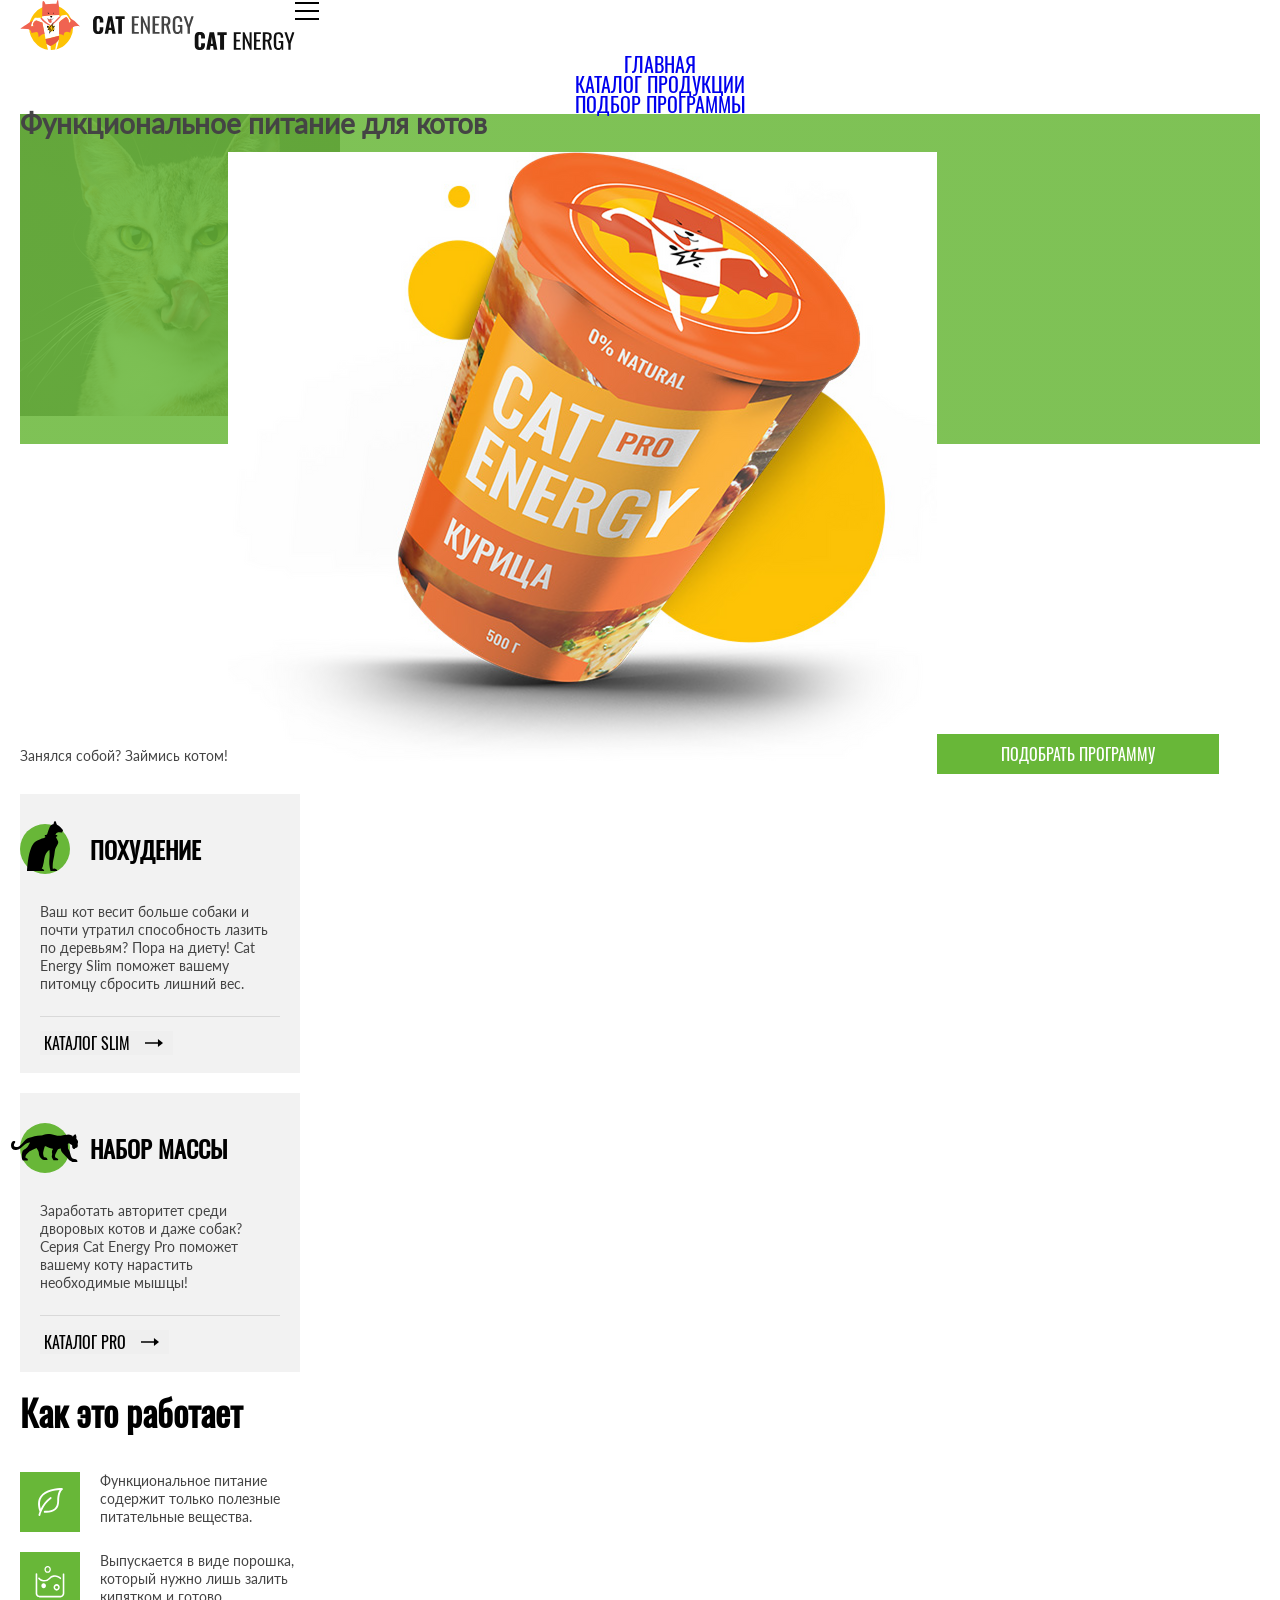
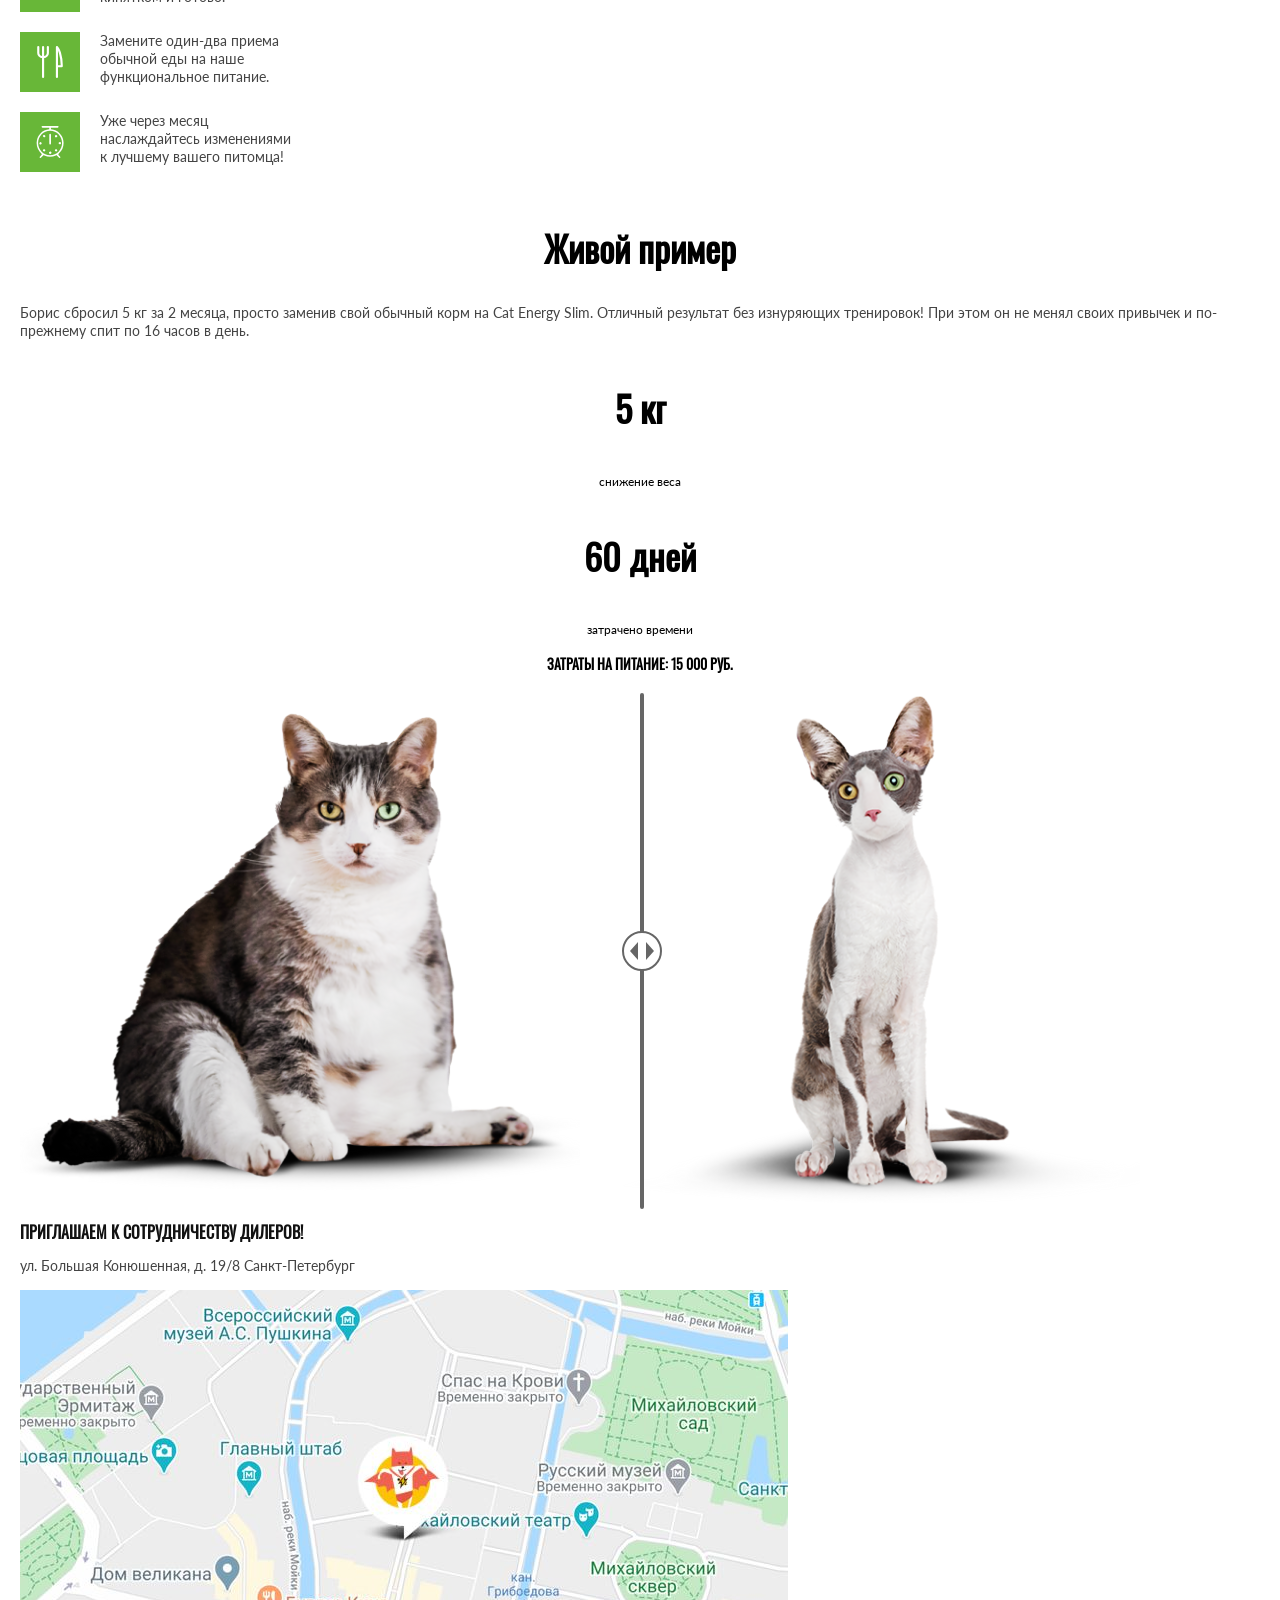
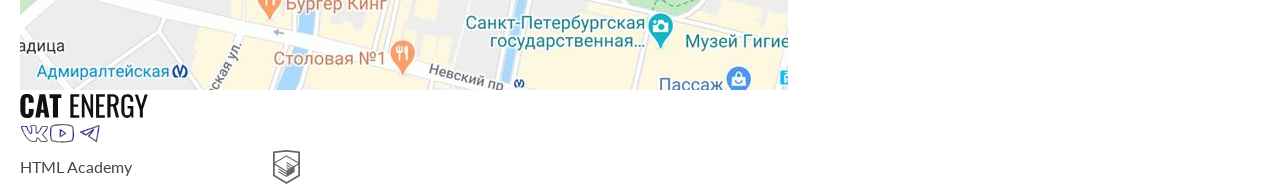
==== 25/index.html @ 20b85ea3 "Deploying to gh-pages from @ SouLeha/2499479-cat-energy-2@8922fc4514f6cf582f9a401e46da01432beb75bc 🚀" ====
<!DOCTYPE html><html class="page" lang="ru"><head><meta charset="UTF-8"><title>CAT ENERGY</title><meta name="viewport" content="width=device-width,initial-scale=1"><link rel="stylesheet" href="styles/styles.css"><link rel="icon" href="favicon.ico"><link rel="icon" href="favicons/icon.svg" type="image/svg+xml"><link type="image/png" sizes="180x180" rel="apple-touch-icon" href="favicons/180.png"><link type="image/png" sizes="192x192" rel="icon" href="favicons/192.png"><link type="image/png" sizes="512x512" rel="icon" href="favicons/512.png"><link rel="manifest" href="manifest.json"><script src="scripts/index.js" defer="defer"></script></head><body class="page__body"><header class="main-header"><div class="main-header__wrapper"><a class="main-header__logo" href="#"><picture><source width="174" height="50" type="image/svg+xml" media="(min-width: 1440px)" srcset="images/index/logo-desktop.svg"><source width="174" height="50" type="image/svg+xml" media="(min-width: 768px)" srcset="images/index/logo-tablet.svg"><img class="logo-picture" src="images/index/logo-mobile.svg" width="33" height="38" alt="Логотип cat energy"></picture><img class="logo-words-mobile" src="images/index/logo-words-cat-energy-header.svg" width="101" height="18" alt="Текстовый логотип cat energy"> </a><button class="main-header__toggle" type="button"><span class="visually-hidden">Открыть меню</span></button> <button class="main-header__toggle-close" type="button"><span class="visually-hidden">Закрыть меню</span></button></div><div class="main-nav"><nav class="main-nav__wrapper"><ul class="main-nav__list"><li class="main-nav__link main-nav__link--current"><a href="index.html">Главная</a></li><li class="main-nav__link"><a href="catalog.html">Каталог продукции</a></li><li class="main-nav__link"><a href="#">Подбор программы</a></li></ul></nav></div><div class="main-header__container"><h1 class="main-header__title">Функциональное питание для котов</h1><span class="main-header__slogan">Занялся собой? Займись котом!</span><picture><source width="552" height="499" type="image/png" media="(min-width: 1440px)" srcset="images/index/index-cat-energy-product-desktop@1x.png, images/index/index-cat-energy-product-desktop@2x.png 2x"><source width="709" height="609" type="image/png" media="(min-width: 768px)" srcset="images/index/index-cat-energy-product-tablet@1x.png, images/index/index-cat-energy-product-tablet@2x.png 2x"><img class="title-product" src="images/index/index-cat-energy-product-mobile@1x.png" srcset="images/index/index-cat-energy-product-mobile@2x.png 2x" width="280" height="270" alt="оранжевый стакан с продукцией cat energy со вкусом курицы"></picture><button class="main-header__title-button" type="button">подобрать программу</button></div></header><section class="services"><h2 class="visually-hidden">Программы питания</h2><div class="services__item"><h3 class="services__title services__title-slim">Похудение</h3><p class="services__slogan">Ваш кот весит больше собаки и почти утратил способность лазить по деревьям? Пора на диету! Cat Energy Slim поможет вашему питомцу сбросить лишний вес.</p><button class="services__item-button" type="button">каталог slim</button></div><div class="services__item"><h3 class="services__title services__title-pro">Набор массы</h3><p class="services__slogan">Заработать авторитет среди дворовых котов и даже собак? Серия Cat Energy Pro поможет вашему коту нарастить необходимые мышцы!</p><button class="services__item-button" type="button">каталог pro</button></div></section><section class="advantages"><div class="advantages__wrapper"><h3 class="advantages__title">Как это работает</h3><ul class="advantages__list"><li class="advantages__item advantages__item--benefits">Функциональное питание содержит только полезные питательные вещества.</li><li class="advantages__item advantages__item--powder">Выпускается в виде порошка, который нужно лишь залить кипятком и готово.</li><li class="advantages__item advantages__item--tableware">Замените один-два приема обычной еды на наше функциональное питание.</li><li class="advantages__item advantages__item--clock">Уже через месяц наслаждайтесь изменениями к лучшему вашего питомца!</li></ul></div></section><section class="example"><h3 class="example__title">Живой пример</h3><p class="example__slogan">Борис сбросил 5 кг за 2 месяца, просто заменив свой обычный корм на Cat Energy Slim. Отличный результат без изнуряющих тренировок! При этом он не менял своих привычек и по-прежнему спит по 16 часов в день.</p><h4 class="example__item-title">5 кг</h4><p class="example__item-slogan">снижение веса</p><h4 class="example__item-title">60 дней</h4><p class="example__item-slogan">затрачено времени</p><h4 class="example__item-title-price">Затраты на питание: 15 000 РУБ.</h4><div class="example__slider"><picture><source width="560" height="512" type="image/png" media="(min-width: 768px)" srcset="images/index/fat-cat-tablet@1x.png, images/index/fat-cat-tablet@2x.png 2x"><img class="slider-fat-cat" src="images/index/fat-cat-mobile@1x.png" srcset="images/index/fat-cat-mobile@2x.png 2x" width="280" height="256" alt="изображение толстого котика слайд до похудения"></picture><picture><source width="560" height="512" type="image/png" media="(min-width: 768px)" srcset="images/index/slim-cat-tablet@1x.png, images/index/slim-cat-tablet@2x.png 2x"><img class="slider-slim-cat" src="images/index/slim-cat-mobile@1x.png" srcset="images/index/slim-cat-mobile@2x.png 2x" width="280" height="256" alt="изображение худого котика слайд после похудения"></picture><button class="example__slider-button" type="button"><span class="visually-hidden">Передвинуть ползунок слайдера</span></button></div></section><footer class="main-footer"><div class="main-footer__wrapper"><div class="main-footer__contacts contacts"><h2 class="contacts__title">приглашаем к сотрудничеству дилеров!</h2><p class="contacts__text">ул. Большая Конюшенная, д. 19/8 Санкт-Петербург</p><div class="contacts__geoposition"><span class="visually-hidden">Геолокация магазина Cat Energy</span><picture><source width="1440" height="400" type="image/jpg" media="(min-width: 1440px)" srcset="images/location-cat-energy-desktop@1x.jpg, images/location-cat-energy-desktop@2x.jpg 2x"><source width="768" height="400" type="image/jpg" media="(min-width: 768px)" srcset="images/location-cat-energy-tablet@1x.jpg, images/location-cat-energy-tablet@2x.jpg 2x"><img class="geoposition-map" src="images/location-cat-energy-mobile@1x.jpg" srcset="images/location-cat-energy-mobile@2x.jpg 2x" width="320" height="362" alt="расположение магазина cat energy на карте по адресу: город Санкт-Петербург, улица Большая Конюшенная, дом 19/8"></picture></div></div><div class="main-footer__social social"><h2 class="social__title visually-hidden">Cat energy</h2><a class="social__logo" href="#"><img class="social__logo" src="images/index/logo-words-cat-energy-footer.svg" width="128" height="24" alt="Текстовый логотип cat-energy"></a><ul class="social__list"><li class="social__item"><a class="social__link social__link--vkontakte" href="https://vk.com/htmlacademy">Вконтакте</a></li><li class="social__item"><a class="social__link social__link--youtube" href="https://www.youtube.com/user/htmlacademyru">Ютуб</a></li><li class="social__item"><a class="social__link social__link--telegram" href="https://t.me/htmlacademy">Телеграмм</a></li></ul></div><div class="main-footer__copyright"><a class="main-footer__copyright-link" href="https://htmlacademy.ru/intensive/adaptive">HTML Academy</a></div></div></footer></body></html>
---- 25/styles/styles.css ----
@font-face{font-family:Lato;font-weight:400;font-style:normal;src:url(../fonts/lato/Lato-Regular.woff2)format("woff2");font-display:swap}@font-face{font-family:Oswald;font-weight:400;font-style:normal;src:url(../fonts/oswald/oswaldregular.woff2)format("woff2");font-display:swap}*,:before,:after{box-sizing:border-box}html{height:100%}body{font-family:Lato,sans-serif}img{object-fit:contain;max-width:100%}.visually-hidden{white-space:nowrap;-webkit-clip-path:inset(100%);clip-path:inset(100%);clip:rect(0 0 0 0);border:0;width:1px;height:1px;margin:-1px;padding:0;position:absolute;overflow:hidden}.page{color:#444;background-color:#fff;font-family:Lato,sans-serif;font-size:14px;line-height:18px}.page__body{min-height:100%;margin:0 auto;padding:0 20px;font-family:Lato,sans-serif}.header,.main-header{margin:0}.main-header__wrapper{display:flex}.main-header__logo{margin:0}.main-header__container{background-image:linear-gradient(#68b738d9 50%,#0000 50%),url(../images/index/index-background-header-mobile@1x.png);background-repeat:no-repeat;background-size:auto;margin:0 0 20px}.main-header__title{margin:0 0 20px}.main-header__title-button{color:#fff;text-transform:uppercase;background-color:#68b738;border:none;padding:10px 64px;font-family:Oswald,sans-serif;font-size:16px;line-height:20px}.main-header__toggle{background-color:#fff;background-image:url(../icons/stack.svg#icon-burger);background-repeat:no-repeat;background-size:24px 24px;border:none;width:24px;height:24px;margin:0}.main-header__toggle-close{background-color:#fff;background-image:url(../icons/stack.svg#icon-cross);background-repeat:no-repeat;background-size:18px 18px;border:none;width:18px;height:18px;margin:0;display:none}.main-nav{color:#000;background-color:#fff}.main-nav__toggle,.main-nav__wrapper,.main-nav__list{margin:0}.main-nav__link{text-transform:uppercase;text-align:center;font-family:Oswald,sans-serif;font-size:20px;line-height:20px;list-style-type:none}.main-nav__link a{text-decoration:none}.main-nav__link--current{margin:0}.services{font-family:Lato,sans-serif}.services__item{background-color:#f2f2f2;width:280px;margin:20px 0 0;padding-top:30px;padding-bottom:18px}.services__title{text-transform:uppercase;text-align:center;color:#000;flex-wrap:wrap;justify-content:start;align-items:center;gap:20px;margin:0 0 29px;font-family:Oswald,sans-serif;font-size:24px;line-height:37px;display:flex;position:relative}.services__title-slim:before{content:"";background-color:#68b738;border-radius:50%;width:50px;height:50px;margin:0;display:block}.services__title-slim:after{content:"";background-image:url(../icons/stack.svg#icon-cat-slim);background-repeat:no-repeat;background-size:36px 50px;width:36px;height:50px;margin:0;position:absolute;top:-3px;left:7px}.services__title-pro:before{content:"";background-color:#68b738;border-radius:50%;width:50px;height:50px;margin:0;display:block}.services__title-pro:after{content:"";background-image:url(../icons/stack.svg#icon-cat-pro);background-repeat:no-repeat;background-size:67px 28px;width:67px;height:28px;margin:0;position:absolute;left:-9px}.services__slogan{border-bottom:1px solid #d9d9d9;width:240px;margin-left:20px;padding-bottom:23px;font-size:14px;line-height:18px}.services__item-button{text-transform:uppercase;text-align:center;color:#000;border:none;margin:0 0 0 20px;padding:4px;font-family:Oswald,sans-serif;font-size:16px;line-height:16px;display:flex}.services__item-button:after{content:"";background-color:#000;width:24px;height:12px;margin-top:2px;margin-left:15px;display:block;-webkit-mask-image:url(../icons/stack.svg#icon-arrow);mask-image:url(../icons/stack.svg#icon-arrow);-webkit-mask-position:100%;mask-position:100%;-webkit-mask-size:24px 12px;mask-size:24px 12px;-webkit-mask-repeat:no-repeat;mask-repeat:no-repeat}.advantages{width:280px;margin:0 0 30px}.advantages__wrapper{margin:0}.advantages__title{text-align:start;color:#000;margin:20px 0 0;font-family:Oswald,sans-serif;font-size:36px;line-height:40px}.advantages__list{margin:40px 0 0;padding:0;list-style-type:none}.advantages__item{justify-content:start;gap:20px;margin:0;display:flex}.advantages__item--benefits:before{background-image:url(../icons/stack.svg#icon-leaf);background-size:30px 32px}.advantages__item--powder:before{background-image:url(../icons/stack.svg#icon-solution);background-size:30px 32px}.advantages__item--tableware:before{background-image:url(../icons/stack.svg#icon-tableware);background-size:30px 32px}.advantages__item--clock:before{background-image:url(../icons/stack.svg#icon-clock);background-size:30px 32px}.advantages__item:before{content:"";background-color:#68b738;background-position:50%;background-repeat:no-repeat;flex-shrink:0;width:60px;height:60px;margin-bottom:20px;display:block}.example{margin:0}.example__title{text-align:center;color:#000;font-family:Oswald,sans-serif;font-size:36px;line-height:40px}.example__slogan{font-family:Lato,sans-serif}.example__item-title{text-align:center;color:#000;font-family:Oswald,sans-serif;font-size:36px;line-height:40px}.example__item-title-price{text-transform:uppercase;text-align:center;color:#000;font-family:Oswald,sans-serif;font-size:14px;line-height:20px}.example__item-slogan{text-align:center;color:#000;font-family:Lato,sans-serif;font-size:12px;line-height:12px}.example__slider{margin:0;position:relative}.example__slider-button{cursor:pointer;background-color:#666;border:none;border-radius:2px;width:4px;height:100%;margin:0;padding:0;display:block;position:absolute;top:0;left:50%}.example__slider-button:before{content:"";background-color:#fff;border:2px solid #666;border-radius:50%;width:40px;height:40px;position:absolute;top:50%;left:50%;transform:translate(-50%,-50%)}.example__slider-button:after{content:"";background-color:#666;width:24px;height:18px;position:absolute;top:50%;left:50%;transform:translate(-50%,-50%);-webkit-mask-image:url(../icons/stack.svg#icon-slider-arrow);mask-image:url(../icons/stack.svg#icon-slider-arrow);-webkit-mask-position:50%;mask-position:50%;-webkit-mask-size:24px 18px;mask-size:24px 18px;-webkit-mask-repeat:no-repeat;mask-repeat:no-repeat}.catalog,.catalog__container{margin:0}.catalog__title{color:#000;font-family:Oswald,sans-serif;font-size:36px;font-weight:400;line-height:36px}.catalog__list{margin:0}.catalog__item{text-align:center;width:280px;list-style-type:none;display:block}.catalog__item-more:before{content:"";background-color:#666;width:30px;height:30px;margin:0 auto;display:block;-webkit-mask-image:url(../icons/stack.svg#icon-plus);mask-image:url(../icons/stack.svg#icon-plus);-webkit-mask-position:50%;mask-position:50%;-webkit-mask-size:30px 30px;mask-size:30px 30px;-webkit-mask-repeat:no-repeat;mask-repeat:no-repeat}.catalog__item-link{margin:0}.catalog__item-title{text-transform:uppercase;color:#222;font-family:Oswald,sans-serif;font-size:16px;font-weight:400;line-height:20px}.catalog__item-compound{font-family:Lato,sans-serif;font-size:12px;font-weight:400;line-height:16px}.catalog__list-description{list-style-type:none}.catalog__item-description{margin:0}.catalog__list-compound{list-style-type:none}.catalog__link{text-transform:uppercase;color:#fff;background-color:#68b738;font-family:Oswald,sans-serif;font-size:16px;font-weight:400;line-height:20px;text-decoration:none}.catalog__slogan{color:#444;font-family:Lato,sans-serif;font-size:12px;font-weight:400;line-height:16px}.catalog__link-button{color:#444;background-color:#f2f2f2}.aside,.aside__container{margin:0}.aside__title{color:#000;font-family:Oswald,sans-serif;font-size:24px;font-weight:400;line-height:24px}.aside__list{color:#444;font-family:Lato,sans-serif;font-size:14px;font-weight:400;line-height:14px;list-style-type:none}.aside__item{margin:0}.aside__item-title{color:#222;font-family:Oswald,sans-serif;font-size:16px;font-weight:400;line-height:16px}.aside__price{margin:0}.aside__link{text-transform:uppercase;color:#fff;background-color:#68b738;margin:0 auto;font-family:Oswald,sans-serif;font-size:16px;font-weight:400;line-height:20px;text-decoration:none}.aside__item-gift{background-color:#68b738;width:280px;margin:0 auto;display:block}.aside__slogan-gift:before{content:"";background-image:url(../icons/stack.svg#catalog_icon-gift);background-repeat:no-repeat;background-size:80px 80px;width:80px;height:80px;margin:0 auto;display:block}.aside__slogan-gift{text-transform:none;color:#fff;text-align:center;background-color:#68b738;width:162px;margin:0 auto;font-family:Lato,sans-serif;font-size:16px;font-weight:400;line-height:20px;text-decoration:none}.subscribes,.subscribes__container{margin:0}.subscribes__title{color:#000;font-family:Oswald,sans-serif;font-size:24px;font-weight:400;line-height:24px}.subscribes__slogan{color:#000;font-family:Oswald,sans-serif;font-size:16px;font-weight:400;line-height:24px}.subscribes__newsletter-form{margin:0}.subscribes__email{text-transform:uppercase;color:#444;font-family:Oswald,sans-serif;font-size:20px;font-weight:400;line-height:30px}.subscribes__button{text-transform:uppercase;color:#fff;background-color:#68b738;font-family:Oswald,sans-serif;font-size:20px;font-weight:400;line-height:26px;text-decoration:none}.main-footer,.main-footer__wrapper,.main-footer__contacts,.main-footer__social{margin:0}.main-footer__copyright{width:280px;margin:0;padding:0;font-family:Lato,sans-serif;font-size:16px;font-style:normal;font-weight:400;line-height:20px}.main-footer__copyright-link{color:#444;justify-content:space-between;align-items:center;text-decoration:none;display:flex}.main-footer__copyright-link:after{content:"";background-color:#666;width:27px;height:34px;display:block;position:relative;-webkit-mask-image:url(../icons/stack.svg#icon-logo-html-academy);mask-image:url(../icons/stack.svg#icon-logo-html-academy);-webkit-mask-size:27px 34px;mask-size:27px 34px;-webkit-mask-repeat:no-repeat;mask-repeat:no-repeat}.contacts{margin:0}.contacts__title{text-transform:uppercase;color:#111;font-family:Oswald,sans-serif;font-size:16px;line-height:20px;list-style-type:none}.contacts__text{font-family:Lato,sans-serif;font-size:14px;line-height:20px}.contacts__geoposition{margin:0}.social{justify-content:center;width:280px;margin:0}.social__logo{justify-content:center;margin:0}.social__list{margin:0;padding:0;list-style-type:none;display:flex}.social__link{background-position:50%;background-repeat:no-repeat;min-width:28px;min-height:28px;display:block}.social__link--vkontakte{background-color:#666;width:28px;height:22px;text-decoration:none;-webkit-mask-image:url(../icons/stack.svg#icon-vkontakte);mask-image:url(../icons/stack.svg#icon-vkontakte);-webkit-mask-size:28px 22px;mask-size:28px 22px;-webkit-mask-repeat:no-repeat;mask-repeat:no-repeat}.social__link--youtube{background-color:#666;width:28px;height:22px;text-decoration:none;-webkit-mask-image:url(../icons/stack.svg#icon-youtube);mask-image:url(../icons/stack.svg#icon-youtube);-webkit-mask-size:28px 22px;mask-size:28px 22px;-webkit-mask-repeat:no-repeat;mask-repeat:no-repeat}.social__link--telegram{background-color:#666;width:28px;height:22px;text-decoration:none;-webkit-mask-image:url(../icons/stack.svg#icon-telegram);mask-image:url(../icons/stack.svg#icon-telegram);-webkit-mask-size:28px 22px;mask-size:28px 22px;-webkit-mask-repeat:no-repeat;mask-repeat:no-repeat}
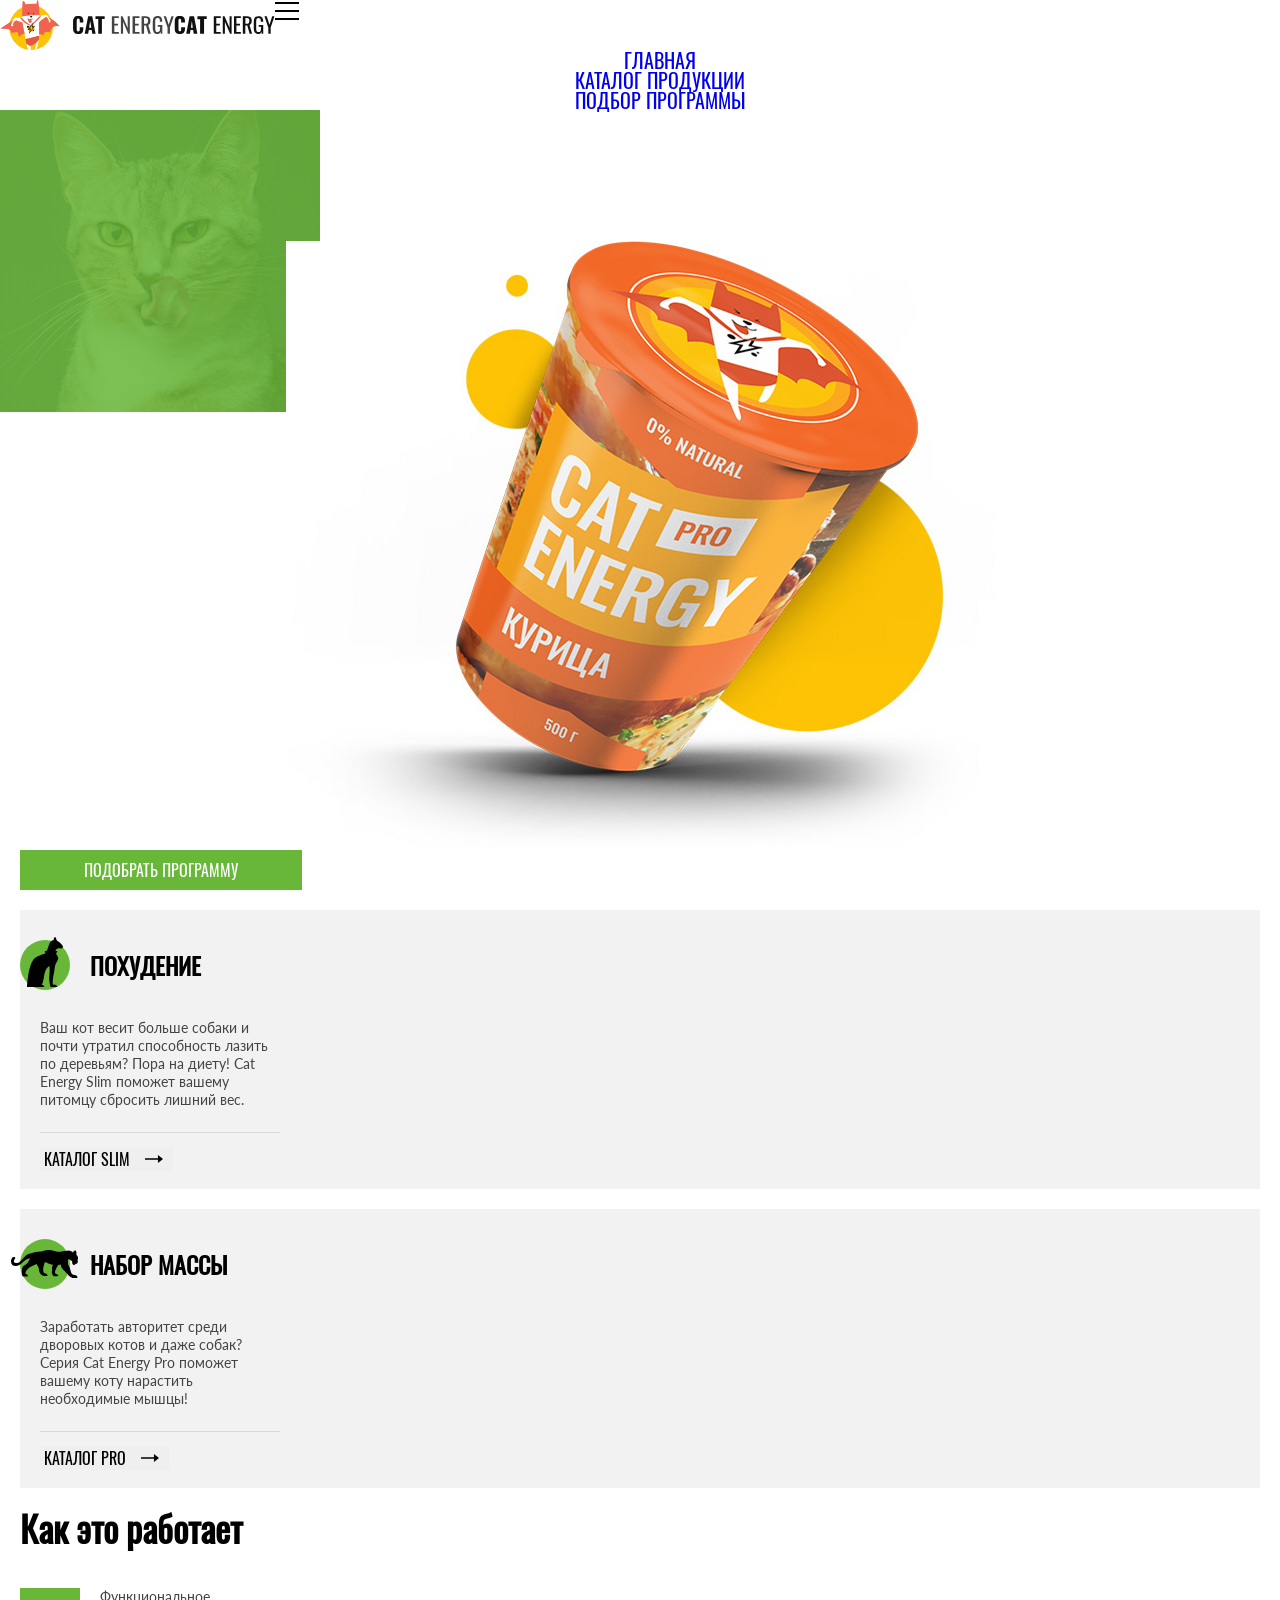
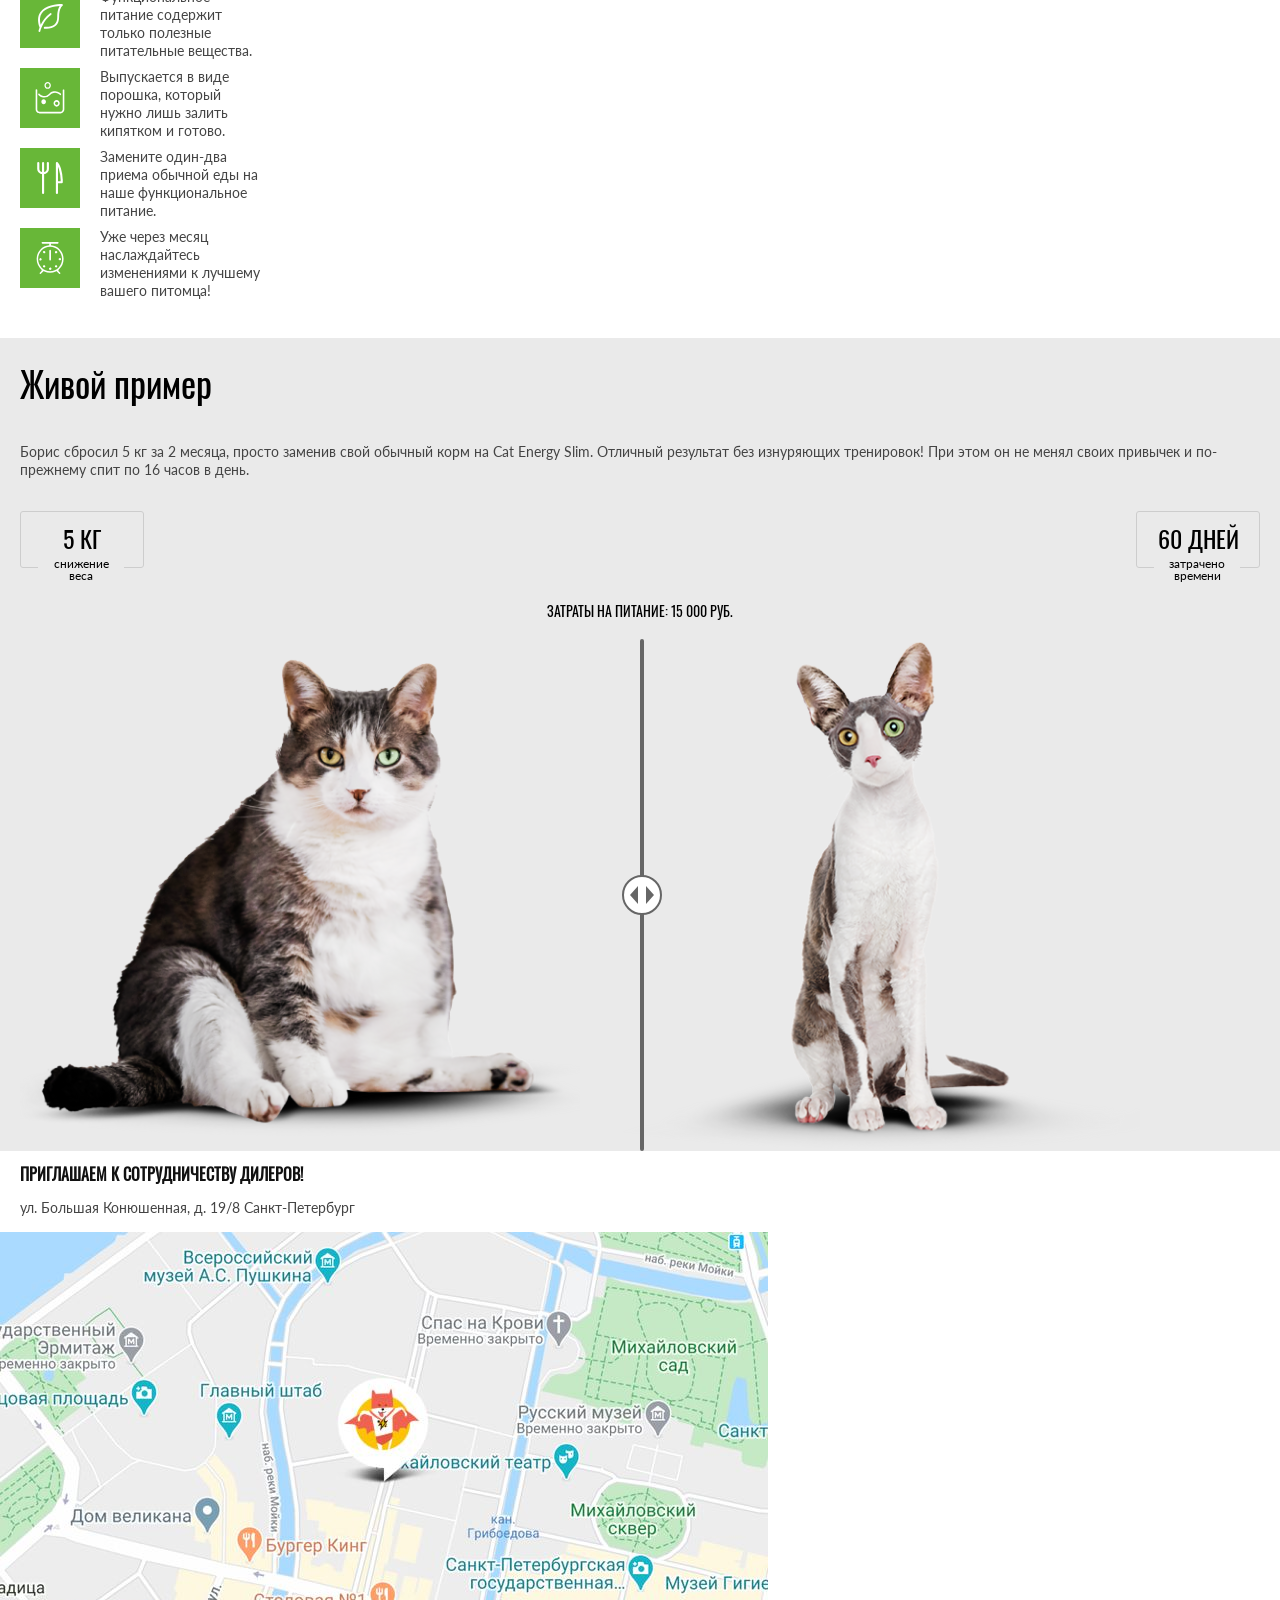
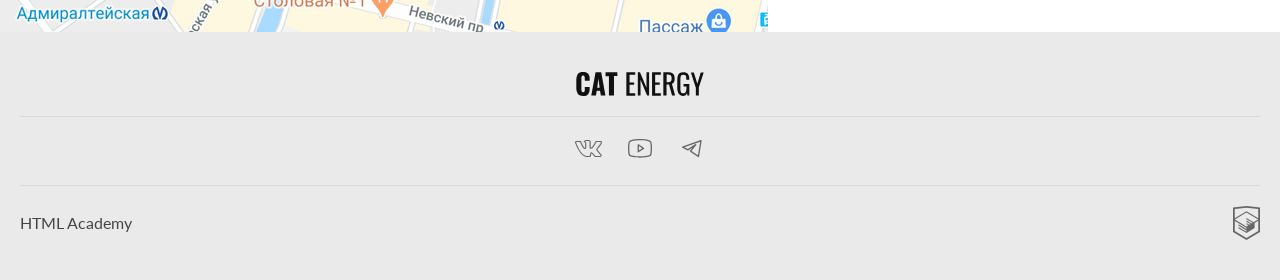
==== commit 2e6c7a7c: "Deploying to gh-pages from @ SouLeha/2499479-cat-energy-2@8922fc4514f6cf582f9a401e46da01432beb75bc 🚀" ====
--- a/25/index.html
+++ b/25/index.html
@@ -1 +1 @@
-<!DOCTYPE html><html class="page" lang="ru"><head><meta charset="UTF-8"><title>CAT ENERGY</title><meta name="viewport" content="width=device-width,initial-scale=1"><link rel="stylesheet" href="styles/styles.css"><link rel="icon" href="favicon.ico"><link rel="icon" href="favicons/icon.svg" type="image/svg+xml"><link type="image/png" sizes="180x180" rel="apple-touch-icon" href="favicons/180.png"><link type="image/png" sizes="192x192" rel="icon" href="favicons/192.png"><link type="image/png" sizes="512x512" rel="icon" href="favicons/512.png"><link rel="manifest" href="manifest.json"><script src="scripts/index.js" defer="defer"></script></head><body class="page__body"><header class="main-header"><div class="main-header__wrapper"><a class="main-header__logo" href="#"><picture><source width="174" height="50" type="image/svg+xml" media="(min-width: 1440px)" srcset="images/index/logo-desktop.svg"><source width="174" height="50" type="image/svg+xml" media="(min-width: 768px)" srcset="images/index/logo-tablet.svg"><img class="logo-picture" src="images/index/logo-mobile.svg" width="33" height="38" alt="Логотип cat energy"></picture><img class="logo-words-mobile" src="images/index/logo-words-cat-energy-header.svg" width="101" height="18" alt="Текстовый логотип cat energy"> </a><button class="main-header__toggle" type="button"><span class="visually-hidden">Открыть меню</span></button> <button class="main-header__toggle-close" type="button"><span class="visually-hidden">Закрыть меню</span></button></div><div class="main-nav"><nav class="main-nav__wrapper"><ul class="main-nav__list"><li class="main-nav__link main-nav__link--current"><a href="index.html">Главная</a></li><li class="main-nav__link"><a href="catalog.html">Каталог продукции</a></li><li class="main-nav__link"><a href="#">Подбор программы</a></li></ul></nav></div><div class="main-header__container"><h1 class="main-header__title">Функциональное питание для котов</h1><span class="main-header__slogan">Занялся собой? Займись котом!</span><picture><source width="552" height="499" type="image/png" media="(min-width: 1440px)" srcset="images/index/index-cat-energy-product-desktop@1x.png, images/index/index-cat-energy-product-desktop@2x.png 2x"><source width="709" height="609" type="image/png" media="(min-width: 768px)" srcset="images/index/index-cat-energy-product-tablet@1x.png, images/index/index-cat-energy-product-tablet@2x.png 2x"><img class="title-product" src="images/index/index-cat-energy-product-mobile@1x.png" srcset="images/index/index-cat-energy-product-mobile@2x.png 2x" width="280" height="270" alt="оранжевый стакан с продукцией cat energy со вкусом курицы"></picture><button class="main-header__title-button" type="button">подобрать программу</button></div></header><section class="services"><h2 class="visually-hidden">Программы питания</h2><div class="services__item"><h3 class="services__title services__title-slim">Похудение</h3><p class="services__slogan">Ваш кот весит больше собаки и почти утратил способность лазить по деревьям? Пора на диету! Cat Energy Slim поможет вашему питомцу сбросить лишний вес.</p><button class="services__item-button" type="button">каталог slim</button></div><div class="services__item"><h3 class="services__title services__title-pro">Набор массы</h3><p class="services__slogan">Заработать авторитет среди дворовых котов и даже собак? Серия Cat Energy Pro поможет вашему коту нарастить необходимые мышцы!</p><button class="services__item-button" type="button">каталог pro</button></div></section><section class="advantages"><div class="advantages__wrapper"><h3 class="advantages__title">Как это работает</h3><ul class="advantages__list"><li class="advantages__item advantages__item--benefits">Функциональное питание содержит только полезные питательные вещества.</li><li class="advantages__item advantages__item--powder">Выпускается в виде порошка, который нужно лишь залить кипятком и готово.</li><li class="advantages__item advantages__item--tableware">Замените один-два приема обычной еды на наше функциональное питание.</li><li class="advantages__item advantages__item--clock">Уже через месяц наслаждайтесь изменениями к лучшему вашего питомца!</li></ul></div></section><section class="example"><h3 class="example__title">Живой пример</h3><p class="example__slogan">Борис сбросил 5 кг за 2 месяца, просто заменив свой обычный корм на Cat Energy Slim. Отличный результат без изнуряющих тренировок! При этом он не менял своих привычек и по-прежнему спит по 16 часов в день.</p><h4 class="example__item-title">5 кг</h4><p class="example__item-slogan">снижение веса</p><h4 class="example__item-title">60 дней</h4><p class="example__item-slogan">затрачено времени</p><h4 class="example__item-title-price">Затраты на питание: 15 000 РУБ.</h4><div class="example__slider"><picture><source width="560" height="512" type="image/png" media="(min-width: 768px)" srcset="images/index/fat-cat-tablet@1x.png, images/index/fat-cat-tablet@2x.png 2x"><img class="slider-fat-cat" src="images/index/fat-cat-mobile@1x.png" srcset="images/index/fat-cat-mobile@2x.png 2x" width="280" height="256" alt="изображение толстого котика слайд до похудения"></picture><picture><source width="560" height="512" type="image/png" media="(min-width: 768px)" srcset="images/index/slim-cat-tablet@1x.png, images/index/slim-cat-tablet@2x.png 2x"><img class="slider-slim-cat" src="images/index/slim-cat-mobile@1x.png" srcset="images/index/slim-cat-mobile@2x.png 2x" width="280" height="256" alt="изображение худого котика слайд после похудения"></picture><button class="example__slider-button" type="button"><span class="visually-hidden">Передвинуть ползунок слайдера</span></button></div></section><footer class="main-footer"><div class="main-footer__wrapper"><div class="main-footer__contacts contacts"><h2 class="contacts__title">приглашаем к сотрудничеству дилеров!</h2><p class="contacts__text">ул. Большая Конюшенная, д. 19/8 Санкт-Петербург</p><div class="contacts__geoposition"><span class="visually-hidden">Геолокация магазина Cat Energy</span><picture><source width="1440" height="400" type="image/jpg" media="(min-width: 1440px)" srcset="images/location-cat-energy-desktop@1x.jpg, images/location-cat-energy-desktop@2x.jpg 2x"><source width="768" height="400" type="image/jpg" media="(min-width: 768px)" srcset="images/location-cat-energy-tablet@1x.jpg, images/location-cat-energy-tablet@2x.jpg 2x"><img class="geoposition-map" src="images/location-cat-energy-mobile@1x.jpg" srcset="images/location-cat-energy-mobile@2x.jpg 2x" width="320" height="362" alt="расположение магазина cat energy на карте по адресу: город Санкт-Петербург, улица Большая Конюшенная, дом 19/8"></picture></div></div><div class="main-footer__social social"><h2 class="social__title visually-hidden">Cat energy</h2><a class="social__logo" href="#"><img class="social__logo" src="images/index/logo-words-cat-energy-footer.svg" width="128" height="24" alt="Текстовый логотип cat-energy"></a><ul class="social__list"><li class="social__item"><a class="social__link social__link--vkontakte" href="https://vk.com/htmlacademy">Вконтакте</a></li><li class="social__item"><a class="social__link social__link--youtube" href="https://www.youtube.com/user/htmlacademyru">Ютуб</a></li><li class="social__item"><a class="social__link social__link--telegram" href="https://t.me/htmlacademy">Телеграмм</a></li></ul></div><div class="main-footer__copyright"><a class="main-footer__copyright-link" href="https://htmlacademy.ru/intensive/adaptive">HTML Academy</a></div></div></footer></body></html>+<!DOCTYPE html><html class="page" lang="ru"><head><meta charset="UTF-8"><title>CAT ENERGY</title><meta name="viewport" content="width=device-width,initial-scale=1"><link rel="stylesheet" href="styles/styles.css"><link rel="icon" href="favicon.ico"><link rel="icon" href="favicons/icon.svg" type="image/svg+xml"><link type="image/png" sizes="180x180" rel="apple-touch-icon" href="favicons/180.png"><link type="image/png" sizes="192x192" rel="icon" href="favicons/192.png"><link type="image/png" sizes="512x512" rel="icon" href="favicons/512.png"><link rel="manifest" href="manifest.json"><script src="scripts/index.js" defer="defer"></script></head><body class="page__body"><header class="main-header"><div class="main-header__wrapper"><a class="main-header__logo" href="#"><picture><source width="174" height="50" type="image/svg+xml" media="(min-width: 1440px)" srcset="images/index/logo-desktop.svg"><source width="174" height="50" type="image/svg+xml" media="(min-width: 768px)" srcset="images/index/logo-tablet.svg"><img class="logo-picture" src="images/index/logo-mobile.svg" width="33" height="38" alt="Логотип cat energy"></picture><img class="logo-words-mobile" src="images/index/logo-words-cat-energy-header.svg" width="101" height="18" alt="Текстовый логотип cat energy"> </a><button class="main-header__toggle" type="button"><span class="visually-hidden">Открыть меню</span></button> <button class="main-header__toggle-close" type="button"><span class="visually-hidden">Закрыть меню</span></button></div><div class="main-nav"><nav class="main-nav__wrapper"><ul class="main-nav__list"><li class="main-nav__link main-nav__link--current"><a href="index.html">Главная</a></li><li class="main-nav__link"><a href="catalog.html">Каталог продукции</a></li><li class="main-nav__link"><a href="#">Подбор программы</a></li></ul></nav></div><div class="main-header__container"><h1 class="main-header__title">Функциональное питание для котов</h1><span class="main-header__slogan">Занялся собой? Займись котом!</span><picture><source width="552" height="499" type="image/png" media="(min-width: 1440px)" srcset="images/index/index-cat-energy-product-desktop@1x.png, images/index/index-cat-energy-product-desktop@2x.png 2x"><source width="709" height="609" type="image/png" media="(min-width: 768px)" srcset="images/index/index-cat-energy-product-tablet@1x.png, images/index/index-cat-energy-product-tablet@2x.png 2x"><img class="main-header__product" src="images/index/index-cat-energy-product-mobile@1x.png" srcset="images/index/index-cat-energy-product-mobile@2x.png 2x" width="280" height="270" alt="оранжевый стакан с продукцией cat energy со вкусом курицы"></picture><button class="main-header__title-button" type="button">подобрать программу</button></div></header><section class="services"><h2 class="visually-hidden">Программы питания</h2><div class="services__item"><h3 class="services__title services__title-slim">Похудение</h3><p class="services__slogan">Ваш кот весит больше собаки и почти утратил способность лазить по деревьям? Пора на диету! Cat Energy Slim поможет вашему питомцу сбросить лишний вес.</p><button class="services__item-button" type="button">каталог slim</button></div><div class="services__item"><h3 class="services__title services__title-pro">Набор массы</h3><p class="services__slogan">Заработать авторитет среди дворовых котов и даже собак? Серия Cat Energy Pro поможет вашему коту нарастить необходимые мышцы!</p><button class="services__item-button" type="button">каталог pro</button></div></section><section class="advantages"><div class="advantages__wrapper"><h3 class="advantages__title">Как это работает</h3><ul class="advantages__list"><li class="advantages__item advantages__item--benefits">Функциональное питание содержит только полезные питательные вещества.</li><li class="advantages__item advantages__item--powder">Выпускается в виде порошка, который нужно лишь залить кипятком и готово.</li><li class="advantages__item advantages__item--tableware">Замените один-два приема обычной еды на наше функциональное питание.</li><li class="advantages__item advantages__item--clock">Уже через месяц наслаждайтесь изменениями к лучшему вашего питомца!</li></ul></div></section><section class="example"><h3 class="example__title">Живой пример</h3><p class="example__slogan">Борис сбросил 5 кг за 2 месяца, просто заменив свой обычный корм на Cat Energy Slim. Отличный результат без изнуряющих тренировок! При этом он не менял своих привычек и по-прежнему спит по 16 часов в день.</p><div class="example__item-result"><div class="example__item"><h4 class="example__item-title">5 кг</h4><p class="example__item-slogan">снижение веса</p></div><div class="example__item"><h4 class="example__item-title">60 дней</h4><p class="example__item-slogan">затрачено времени</p></div></div><h4 class="example__item-title-price">Затраты на питание: 15 000 РУБ.</h4><div class="example__slider"><picture><source width="560" height="512" type="image/png" media="(min-width: 768px)" srcset="images/index/fat-cat-tablet@1x.png, images/index/fat-cat-tablet@2x.png 2x"><img class="slider-fat-cat" src="images/index/fat-cat-mobile@1x.png" srcset="images/index/fat-cat-mobile@2x.png 2x" width="280" height="256" alt="изображение толстого котика слайд до похудения"></picture><picture><source width="560" height="512" type="image/png" media="(min-width: 768px)" srcset="images/index/slim-cat-tablet@1x.png, images/index/slim-cat-tablet@2x.png 2x"><img class="slider-slim-cat" src="images/index/slim-cat-mobile@1x.png" srcset="images/index/slim-cat-mobile@2x.png 2x" width="280" height="256" alt="изображение худого котика слайд после похудения"></picture><button class="example__slider-button" type="button"><span class="visually-hidden">Передвинуть ползунок слайдера</span></button></div></section><footer class="main-footer"><div class="main-footer__wrapper"><div class="main-footer__contacts contacts"><h2 class="contacts__title">приглашаем к сотрудничеству дилеров!</h2><p class="contacts__text">ул. Большая Конюшенная, д. 19/8 Санкт-Петербург</p><div class="contacts__geoposition"><span class="visually-hidden">Геолокация магазина Cat Energy</span><picture><source width="1440" height="400" type="image/jpg" media="(min-width: 1440px)" srcset="images/location-cat-energy-desktop@1x.jpg, images/location-cat-energy-desktop@2x.jpg 2x"><source width="768" height="400" type="image/jpg" media="(min-width: 768px)" srcset="images/location-cat-energy-tablet@1x.jpg, images/location-cat-energy-tablet@2x.jpg 2x"><img class="geoposition-map" src="images/location-cat-energy-mobile@1x.jpg" srcset="images/location-cat-energy-mobile@2x.jpg 2x" width="320" height="362" alt="расположение магазина cat energy на карте по адресу: город Санкт-Петербург, улица Большая Конюшенная, дом 19/8"></picture></div></div><div class="main-footer__social social"><h2 class="social__title visually-hidden">Cat energy</h2><a class="social__logo-link" href="#"><img class="social__logo" src="images/index/logo-words-cat-energy-footer.svg" width="128" height="24" alt="Текстовый логотип cat-energy"></a><ul class="social__list"><li class="social__item"><a class="social__link social__link--vkontakte" href="https://vk.com/htmlacademy">Вконтакте</a></li><li class="social__item"><a class="social__link social__link--youtube" href="https://www.youtube.com/user/htmlacademyru">Ютуб</a></li><li class="social__item"><a class="social__link social__link--telegram" href="https://t.me/htmlacademy">Телеграмм</a></li></ul></div><div class="main-footer__copyright"><a class="main-footer__copyright-link" href="https://htmlacademy.ru/intensive/adaptive">HTML Academy</a></div></div></footer></body></html>
--- a/25/styles/styles.css
+++ b/25/styles/styles.css
@@ -1 +1 @@
-@font-face{font-family:Lato;font-weight:400;font-style:normal;src:url(../fonts/lato/Lato-Regular.woff2)format("woff2");font-display:swap}@font-face{font-family:Oswald;font-weight:400;font-style:normal;src:url(../fonts/oswald/oswaldregular.woff2)format("woff2");font-display:swap}*,:before,:after{box-sizing:border-box}html{height:100%}body{font-family:Lato,sans-serif}img{object-fit:contain;max-width:100%}.visually-hidden{white-space:nowrap;-webkit-clip-path:inset(100%);clip-path:inset(100%);clip:rect(0 0 0 0);border:0;width:1px;height:1px;margin:-1px;padding:0;position:absolute;overflow:hidden}.page{color:#444;background-color:#fff;font-family:Lato,sans-serif;font-size:14px;line-height:18px}.page__body{min-height:100%;margin:0 auto;padding:0 20px;font-family:Lato,sans-serif}.header,.main-header{margin:0}.main-header__wrapper{display:flex}.main-header__logo{margin:0}.main-header__container{background-image:linear-gradient(#68b738d9 50%,#0000 50%),url(../images/index/index-background-header-mobile@1x.png);background-repeat:no-repeat;background-size:auto;margin:0 0 20px}.main-header__title{margin:0 0 20px}.main-header__title-button{color:#fff;text-transform:uppercase;background-color:#68b738;border:none;padding:10px 64px;font-family:Oswald,sans-serif;font-size:16px;line-height:20px}.main-header__toggle{background-color:#fff;background-image:url(../icons/stack.svg#icon-burger);background-repeat:no-repeat;background-size:24px 24px;border:none;width:24px;height:24px;margin:0}.main-header__toggle-close{background-color:#fff;background-image:url(../icons/stack.svg#icon-cross);background-repeat:no-repeat;background-size:18px 18px;border:none;width:18px;height:18px;margin:0;display:none}.main-nav{color:#000;background-color:#fff}.main-nav__toggle,.main-nav__wrapper,.main-nav__list{margin:0}.main-nav__link{text-transform:uppercase;text-align:center;font-family:Oswald,sans-serif;font-size:20px;line-height:20px;list-style-type:none}.main-nav__link a{text-decoration:none}.main-nav__link--current{margin:0}.services{font-family:Lato,sans-serif}.services__item{background-color:#f2f2f2;width:280px;margin:20px 0 0;padding-top:30px;padding-bottom:18px}.services__title{text-transform:uppercase;text-align:center;color:#000;flex-wrap:wrap;justify-content:start;align-items:center;gap:20px;margin:0 0 29px;font-family:Oswald,sans-serif;font-size:24px;line-height:37px;display:flex;position:relative}.services__title-slim:before{content:"";background-color:#68b738;border-radius:50%;width:50px;height:50px;margin:0;display:block}.services__title-slim:after{content:"";background-image:url(../icons/stack.svg#icon-cat-slim);background-repeat:no-repeat;background-size:36px 50px;width:36px;height:50px;margin:0;position:absolute;top:-3px;left:7px}.services__title-pro:before{content:"";background-color:#68b738;border-radius:50%;width:50px;height:50px;margin:0;display:block}.services__title-pro:after{content:"";background-image:url(../icons/stack.svg#icon-cat-pro);background-repeat:no-repeat;background-size:67px 28px;width:67px;height:28px;margin:0;position:absolute;left:-9px}.services__slogan{border-bottom:1px solid #d9d9d9;width:240px;margin-left:20px;padding-bottom:23px;font-size:14px;line-height:18px}.services__item-button{text-transform:uppercase;text-align:center;color:#000;border:none;margin:0 0 0 20px;padding:4px;font-family:Oswald,sans-serif;font-size:16px;line-height:16px;display:flex}.services__item-button:after{content:"";background-color:#000;width:24px;height:12px;margin-top:2px;margin-left:15px;display:block;-webkit-mask-image:url(../icons/stack.svg#icon-arrow);mask-image:url(../icons/stack.svg#icon-arrow);-webkit-mask-position:100%;mask-position:100%;-webkit-mask-size:24px 12px;mask-size:24px 12px;-webkit-mask-repeat:no-repeat;mask-repeat:no-repeat}.advantages{width:280px;margin:0 0 30px}.advantages__wrapper{margin:0}.advantages__title{text-align:start;color:#000;margin:20px 0 0;font-family:Oswald,sans-serif;font-size:36px;line-height:40px}.advantages__list{margin:40px 0 0;padding:0;list-style-type:none}.advantages__item{justify-content:start;gap:20px;margin:0;display:flex}.advantages__item--benefits:before{background-image:url(../icons/stack.svg#icon-leaf);background-size:30px 32px}.advantages__item--powder:before{background-image:url(../icons/stack.svg#icon-solution);background-size:30px 32px}.advantages__item--tableware:before{background-image:url(../icons/stack.svg#icon-tableware);background-size:30px 32px}.advantages__item--clock:before{background-image:url(../icons/stack.svg#icon-clock);background-size:30px 32px}.advantages__item:before{content:"";background-color:#68b738;background-position:50%;background-repeat:no-repeat;flex-shrink:0;width:60px;height:60px;margin-bottom:20px;display:block}.example{margin:0}.example__title{text-align:center;color:#000;font-family:Oswald,sans-serif;font-size:36px;line-height:40px}.example__slogan{font-family:Lato,sans-serif}.example__item-title{text-align:center;color:#000;font-family:Oswald,sans-serif;font-size:36px;line-height:40px}.example__item-title-price{text-transform:uppercase;text-align:center;color:#000;font-family:Oswald,sans-serif;font-size:14px;line-height:20px}.example__item-slogan{text-align:center;color:#000;font-family:Lato,sans-serif;font-size:12px;line-height:12px}.example__slider{margin:0;position:relative}.example__slider-button{cursor:pointer;background-color:#666;border:none;border-radius:2px;width:4px;height:100%;margin:0;padding:0;display:block;position:absolute;top:0;left:50%}.example__slider-button:before{content:"";background-color:#fff;border:2px solid #666;border-radius:50%;width:40px;height:40px;position:absolute;top:50%;left:50%;transform:translate(-50%,-50%)}.example__slider-button:after{content:"";background-color:#666;width:24px;height:18px;position:absolute;top:50%;left:50%;transform:translate(-50%,-50%);-webkit-mask-image:url(../icons/stack.svg#icon-slider-arrow);mask-image:url(../icons/stack.svg#icon-slider-arrow);-webkit-mask-position:50%;mask-position:50%;-webkit-mask-size:24px 18px;mask-size:24px 18px;-webkit-mask-repeat:no-repeat;mask-repeat:no-repeat}.catalog,.catalog__container{margin:0}.catalog__title{color:#000;font-family:Oswald,sans-serif;font-size:36px;font-weight:400;line-height:36px}.catalog__list{margin:0}.catalog__item{text-align:center;width:280px;list-style-type:none;display:block}.catalog__item-more:before{content:"";background-color:#666;width:30px;height:30px;margin:0 auto;display:block;-webkit-mask-image:url(../icons/stack.svg#icon-plus);mask-image:url(../icons/stack.svg#icon-plus);-webkit-mask-position:50%;mask-position:50%;-webkit-mask-size:30px 30px;mask-size:30px 30px;-webkit-mask-repeat:no-repeat;mask-repeat:no-repeat}.catalog__item-link{margin:0}.catalog__item-title{text-transform:uppercase;color:#222;font-family:Oswald,sans-serif;font-size:16px;font-weight:400;line-height:20px}.catalog__item-compound{font-family:Lato,sans-serif;font-size:12px;font-weight:400;line-height:16px}.catalog__list-description{list-style-type:none}.catalog__item-description{margin:0}.catalog__list-compound{list-style-type:none}.catalog__link{text-transform:uppercase;color:#fff;background-color:#68b738;font-family:Oswald,sans-serif;font-size:16px;font-weight:400;line-height:20px;text-decoration:none}.catalog__slogan{color:#444;font-family:Lato,sans-serif;font-size:12px;font-weight:400;line-height:16px}.catalog__link-button{color:#444;background-color:#f2f2f2}.aside,.aside__container{margin:0}.aside__title{color:#000;font-family:Oswald,sans-serif;font-size:24px;font-weight:400;line-height:24px}.aside__list{color:#444;font-family:Lato,sans-serif;font-size:14px;font-weight:400;line-height:14px;list-style-type:none}.aside__item{margin:0}.aside__item-title{color:#222;font-family:Oswald,sans-serif;font-size:16px;font-weight:400;line-height:16px}.aside__price{margin:0}.aside__link{text-transform:uppercase;color:#fff;background-color:#68b738;margin:0 auto;font-family:Oswald,sans-serif;font-size:16px;font-weight:400;line-height:20px;text-decoration:none}.aside__item-gift{background-color:#68b738;width:280px;margin:0 auto;display:block}.aside__slogan-gift:before{content:"";background-image:url(../icons/stack.svg#catalog_icon-gift);background-repeat:no-repeat;background-size:80px 80px;width:80px;height:80px;margin:0 auto;display:block}.aside__slogan-gift{text-transform:none;color:#fff;text-align:center;background-color:#68b738;width:162px;margin:0 auto;font-family:Lato,sans-serif;font-size:16px;font-weight:400;line-height:20px;text-decoration:none}.subscribes,.subscribes__container{margin:0}.subscribes__title{color:#000;font-family:Oswald,sans-serif;font-size:24px;font-weight:400;line-height:24px}.subscribes__slogan{color:#000;font-family:Oswald,sans-serif;font-size:16px;font-weight:400;line-height:24px}.subscribes__newsletter-form{margin:0}.subscribes__email{text-transform:uppercase;color:#444;font-family:Oswald,sans-serif;font-size:20px;font-weight:400;line-height:30px}.subscribes__button{text-transform:uppercase;color:#fff;background-color:#68b738;font-family:Oswald,sans-serif;font-size:20px;font-weight:400;line-height:26px;text-decoration:none}.main-footer,.main-footer__wrapper,.main-footer__contacts,.main-footer__social{margin:0}.main-footer__copyright{width:280px;margin:0;padding:0;font-family:Lato,sans-serif;font-size:16px;font-style:normal;font-weight:400;line-height:20px}.main-footer__copyright-link{color:#444;justify-content:space-between;align-items:center;text-decoration:none;display:flex}.main-footer__copyright-link:after{content:"";background-color:#666;width:27px;height:34px;display:block;position:relative;-webkit-mask-image:url(../icons/stack.svg#icon-logo-html-academy);mask-image:url(../icons/stack.svg#icon-logo-html-academy);-webkit-mask-size:27px 34px;mask-size:27px 34px;-webkit-mask-repeat:no-repeat;mask-repeat:no-repeat}.contacts{margin:0}.contacts__title{text-transform:uppercase;color:#111;font-family:Oswald,sans-serif;font-size:16px;line-height:20px;list-style-type:none}.contacts__text{font-family:Lato,sans-serif;font-size:14px;line-height:20px}.contacts__geoposition{margin:0}.social{justify-content:center;width:280px;margin:0}.social__logo{justify-content:center;margin:0}.social__list{margin:0;padding:0;list-style-type:none;display:flex}.social__link{background-position:50%;background-repeat:no-repeat;min-width:28px;min-height:28px;display:block}.social__link--vkontakte{background-color:#666;width:28px;height:22px;text-decoration:none;-webkit-mask-image:url(../icons/stack.svg#icon-vkontakte);mask-image:url(../icons/stack.svg#icon-vkontakte);-webkit-mask-size:28px 22px;mask-size:28px 22px;-webkit-mask-repeat:no-repeat;mask-repeat:no-repeat}.social__link--youtube{background-color:#666;width:28px;height:22px;text-decoration:none;-webkit-mask-image:url(../icons/stack.svg#icon-youtube);mask-image:url(../icons/stack.svg#icon-youtube);-webkit-mask-size:28px 22px;mask-size:28px 22px;-webkit-mask-repeat:no-repeat;mask-repeat:no-repeat}.social__link--telegram{background-color:#666;width:28px;height:22px;text-decoration:none;-webkit-mask-image:url(../icons/stack.svg#icon-telegram);mask-image:url(../icons/stack.svg#icon-telegram);-webkit-mask-size:28px 22px;mask-size:28px 22px;-webkit-mask-repeat:no-repeat;mask-repeat:no-repeat}+@font-face{font-family:Lato;font-weight:400;font-style:normal;src:url(../fonts/lato/Lato-Regular.woff2)format("woff2");font-display:swap}@font-face{font-family:Oswald;font-weight:400;font-style:normal;src:url(../fonts/oswald/oswaldregular.woff2)format("woff2");font-display:swap}*,:before,:after{box-sizing:border-box}html{height:100%}body{font-family:Lato,sans-serif}img{object-fit:contain;vertical-align:middle;max-width:100%}.visually-hidden{white-space:nowrap;-webkit-clip-path:inset(100%);clip-path:inset(100%);clip:rect(0 0 0 0);border:0;width:1px;height:1px;margin:-1px;padding:0;position:absolute;overflow:hidden}.page{color:#444;background-color:#fff;font-family:Lato,sans-serif;font-size:14px;line-height:18px}.page__body{min-height:100%;margin:0 auto;padding:0;font-family:Lato,sans-serif}.header,.main-header{margin:0}.main-header__wrapper{display:flex}.main-header__logo{margin:0}.main-header__container{background-image:linear-gradient(#68b738d9,#68b738d9),url(../images/index/index-background-header-mobile@1x.png);background-repeat:no-repeat;background-size:320px 302px;margin:0 0 20px;padding-top:27px}@media (resolution>=2dppx){.main-header__container{background-image:linear-gradient(#68b738d9,#68b738d9),url(../images/index/index-background-header-mobile@2x.png)}}.main-header__title{color:#fff;text-transform:none;text-align:center;width:auto;margin:0 35px 25px;font-family:Oswald,sans-serif;font-size:36px;font-weight:400;line-height:36px;display:block}.main-header__slogan{color:#fff;text-transform:uppercase;text-align:center;width:auto;margin:0 0 29px;font-family:Oswald,sans-serif;font-size:14px;font-weight:400;line-height:14px;display:block}.main-header__product{margin:0 auto;display:block}.main-header__title-button{color:#fff;text-transform:uppercase;background-color:#68b738;border:none;margin:0 20px;padding:10px 64px;font-family:Oswald,sans-serif;font-size:16px;line-height:20px}.main-header__toggle{background-color:#fff;background-image:url(../icons/stack.svg#icon-burger);background-repeat:no-repeat;background-size:24px 24px;border:none;width:24px;height:24px;margin:0}.main-header__toggle-close{background-color:#fff;background-image:url(../icons/stack.svg#icon-cross);background-repeat:no-repeat;background-size:18px 18px;border:none;width:18px;height:18px;margin:0;display:none}.main-nav{color:#000;background-color:#fff}.main-nav__toggle,.main-nav__wrapper,.main-nav__list{margin:0}.main-nav__link{text-transform:uppercase;text-align:center;font-family:Oswald,sans-serif;font-size:20px;line-height:20px;list-style-type:none}.main-nav__link a{text-decoration:none}.main-nav__link--current{margin:0}.services{padding:0 20px;font-family:Lato,sans-serif}.services__item{background-color:#f2f2f2;width:auto;margin:20px 0 0;padding-top:30px;padding-bottom:18px}.services__title{text-transform:uppercase;text-align:center;color:#000;flex-wrap:wrap;justify-content:start;align-items:center;gap:20px;margin:0 0 29px;font-family:Oswald,sans-serif;font-size:24px;line-height:37px;display:flex;position:relative}.services__title-slim:before{content:"";background-color:#68b738;border-radius:50%;width:50px;height:50px;margin:0;display:block}.services__title-slim:after{content:"";background-image:url(../icons/stack.svg#icon-cat-slim);background-repeat:no-repeat;background-size:36px 50px;width:36px;height:50px;margin:0;position:absolute;top:-3px;left:7px}.services__title-pro:before{content:"";background-color:#68b738;border-radius:50%;width:50px;height:50px;margin:0;display:block}.services__title-pro:after{content:"";background-image:url(../icons/stack.svg#icon-cat-pro);background-repeat:no-repeat;background-size:67px 28px;width:67px;height:28px;margin:0;position:absolute;left:-9px}.services__slogan{border-bottom:1px solid #d9d9d9;width:240px;margin-left:20px;padding-bottom:23px;font-size:14px;line-height:18px}.services__item-button{text-transform:uppercase;text-align:center;color:#000;border:none;margin:0 0 0 20px;padding:4px;font-family:Oswald,sans-serif;font-size:16px;line-height:16px;display:flex}.services__item-button:after{content:"";background-color:#000;width:24px;height:12px;margin-top:2px;margin-left:15px;display:block;-webkit-mask-image:url(../icons/stack.svg#icon-arrow);mask-image:url(../icons/stack.svg#icon-arrow);-webkit-mask-position:100%;mask-position:100%;-webkit-mask-size:24px 12px;mask-size:24px 12px;-webkit-mask-repeat:no-repeat;mask-repeat:no-repeat}.advantages{width:280px;margin:0 0 30px;padding:0 20px}.advantages__wrapper{margin:0}.advantages__title{text-align:start;color:#000;margin:20px 0 0;font-family:Oswald,sans-serif;font-size:36px;line-height:40px}.advantages__list{margin:40px 0 0;padding:0;list-style-type:none}.advantages__item{justify-content:start;gap:20px;margin:0;display:flex}.advantages__item--benefits:before{background-image:url(../icons/stack.svg#icon-leaf);background-size:30px 32px}.advantages__item--powder:before{background-image:url(../icons/stack.svg#icon-solution);background-size:30px 32px}.advantages__item--tableware:before{background-image:url(../icons/stack.svg#icon-tableware);background-size:30px 32px}.advantages__item--clock:before{background-image:url(../icons/stack.svg#icon-clock);background-size:30px 32px}.advantages__item:before{content:"";background-color:#68b738;background-position:50%;background-repeat:no-repeat;flex-shrink:0;width:60px;height:60px;margin-bottom:20px;display:block}.example{background-color:#eaeaea;margin:0;padding:25px 20px 0}.example__title{text-align:start;color:#000;margin:0;font-family:Oswald,sans-serif;font-size:36px;font-weight:400;line-height:40px}.example__slogan{margin:0;padding:40px 0 0;font-family:Lato,sans-serif}.example__item-result{flex-wrap:wrap;justify-content:space-between;display:flex}.example__item-title{text-align:center;text-transform:uppercase;color:#000;border:1px solid #cdcdcd;border-radius:3px;width:124px;margin-bottom:0;padding:14px 0 17px;font-family:Oswald,sans-serif;font-size:24px;font-weight:400;line-height:24px;display:block}.example__item-title-price{text-transform:uppercase;text-align:center;color:#000;font-family:Oswald,sans-serif;font-size:14px;font-weight:400;line-height:20px}.example__item-slogan{text-align:center;color:#000;background-color:#eaeaea;width:86px;margin:-10px 0 0 18px;padding:0 4px;font-family:Lato,sans-serif;font-size:12px;font-weight:400;line-height:12px}.example__slider{margin:0;position:relative}.example__slider-button{cursor:pointer;background-color:#666;border:none;border-radius:2px;width:4px;height:100%;margin:0;padding:0;display:block;position:absolute;top:0;left:50%}.example__slider-button:before{content:"";background-color:#fff;border:2px solid #666;border-radius:50%;width:40px;height:40px;position:absolute;top:50%;left:50%;transform:translate(-50%,-50%)}.example__slider-button:after{content:"";background-color:#666;width:24px;height:18px;position:absolute;top:50%;left:50%;transform:translate(-50%,-50%);-webkit-mask-image:url(../icons/stack.svg#icon-slider-arrow);mask-image:url(../icons/stack.svg#icon-slider-arrow);-webkit-mask-position:50%;mask-position:50%;-webkit-mask-size:24px 18px;mask-size:24px 18px;-webkit-mask-repeat:no-repeat;mask-repeat:no-repeat}.catalog,.catalog__container{margin:0}.catalog__title{color:#000;font-family:Oswald,sans-serif;font-size:36px;font-weight:400;line-height:36px}.catalog__list{margin:0}.catalog__item{text-align:center;width:280px;list-style-type:none;display:block}.catalog__item-more:before{content:"";background-color:#666;width:30px;height:30px;margin:0 auto;display:block;-webkit-mask-image:url(../icons/stack.svg#icon-plus);mask-image:url(../icons/stack.svg#icon-plus);-webkit-mask-position:50%;mask-position:50%;-webkit-mask-size:30px 30px;mask-size:30px 30px;-webkit-mask-repeat:no-repeat;mask-repeat:no-repeat}.catalog__item-link{margin:0}.catalog__item-title{text-transform:uppercase;color:#222;font-family:Oswald,sans-serif;font-size:16px;font-weight:400;line-height:20px}.catalog__item-compound{font-family:Lato,sans-serif;font-size:12px;font-weight:400;line-height:16px}.catalog__list-description{list-style-type:none}.catalog__item-description{margin:0}.catalog__list-compound{list-style-type:none}.catalog__link{text-transform:uppercase;color:#fff;background-color:#68b738;font-family:Oswald,sans-serif;font-size:16px;font-weight:400;line-height:20px;text-decoration:none}.catalog__slogan{color:#444;font-family:Lato,sans-serif;font-size:12px;font-weight:400;line-height:16px}.catalog__link-button{color:#444;background-color:#f2f2f2}.aside,.aside__container{margin:0}.aside__title{color:#000;font-family:Oswald,sans-serif;font-size:24px;font-weight:400;line-height:24px}.aside__list{color:#444;font-family:Lato,sans-serif;font-size:14px;font-weight:400;line-height:14px;list-style-type:none}.aside__item{margin:0}.aside__item-title{color:#222;font-family:Oswald,sans-serif;font-size:16px;font-weight:400;line-height:16px}.aside__price{margin:0}.aside__link{text-transform:uppercase;color:#fff;background-color:#68b738;margin:0 auto;font-family:Oswald,sans-serif;font-size:16px;font-weight:400;line-height:20px;text-decoration:none}.aside__item-gift{background-color:#68b738;width:280px;margin:0 auto;display:block}.aside__slogan-gift:before{content:"";background-image:url(../icons/stack.svg#catalog_icon-gift);background-repeat:no-repeat;background-size:80px 80px;width:80px;height:80px;margin:0 auto;display:block}.aside__slogan-gift{text-transform:none;color:#fff;text-align:center;background-color:#68b738;width:162px;margin:0 auto;font-family:Lato,sans-serif;font-size:16px;font-weight:400;line-height:20px;text-decoration:none}.subscribes,.subscribes__container{margin:0}.subscribes__title{color:#000;font-family:Oswald,sans-serif;font-size:24px;font-weight:400;line-height:24px}.subscribes__slogan{color:#000;font-family:Oswald,sans-serif;font-size:16px;font-weight:400;line-height:24px}.subscribes__newsletter-form{margin:0}.subscribes__email{text-transform:uppercase;color:#444;font-family:Oswald,sans-serif;font-size:20px;font-weight:400;line-height:30px}.subscribes__button{text-transform:uppercase;color:#fff;background-color:#68b738;font-family:Oswald,sans-serif;font-size:20px;font-weight:400;line-height:26px;text-decoration:none}.main-footer,.main-footer__wrapper,.main-footer__contacts{margin:0}.main-footer__social{background-color:#eaeaea;margin:0;padding:40px 20px 0;display:block}.main-footer__copyright{background-color:#eaeaea;width:auto;margin:0 auto;padding:20px 20px 40px;font-family:Lato,sans-serif;font-size:16px;font-style:normal;font-weight:400;line-height:20px}.main-footer__copyright-link{color:#444;justify-content:space-between;align-items:center;text-decoration:none;display:flex}.main-footer__copyright-link:after{content:"";background-color:#666;width:27px;height:34px;display:block;position:relative;-webkit-mask-image:url(../icons/stack.svg#icon-logo-html-academy);mask-image:url(../icons/stack.svg#icon-logo-html-academy);-webkit-mask-size:27px 34px;mask-size:27px 34px;-webkit-mask-repeat:no-repeat;mask-repeat:no-repeat}.contacts{margin:0}.contacts__title{text-transform:uppercase;color:#111;padding:0 20px;font-family:Oswald,sans-serif;font-size:16px;line-height:20px;list-style-type:none}.contacts__text{padding:0 20px;font-family:Lato,sans-serif;font-size:14px;line-height:20px}.contacts__geoposition{margin:0;padding:0}.social__logo-link{text-align:center;margin:0 auto;padding:0 0 20px;display:block}.social__list{border-top:1px solid #d9d9d9;border-bottom:1px solid #d9d9d9;justify-content:center;margin:0 auto;padding:20px 0;list-style-type:none;display:flex}.social__link{background-repeat:no-repeat;min-width:28px;min-height:28px;display:block}.social__item{margin:0;padding:0}.social__item:not(:last-child){margin-right:24px}.social__link--vkontakte{background-color:#666;width:28px;height:22px;font-size:0;text-decoration:none;-webkit-mask-image:url(../icons/stack.svg#icon-vkontakte);mask-image:url(../icons/stack.svg#icon-vkontakte);-webkit-mask-size:28px 22px;mask-size:28px 22px;-webkit-mask-repeat:no-repeat;mask-repeat:no-repeat}.social__link--youtube{background-color:#666;width:28px;height:22px;font-size:0;text-decoration:none;-webkit-mask-image:url(../icons/stack.svg#icon-youtube);mask-image:url(../icons/stack.svg#icon-youtube);-webkit-mask-size:28px 22px;mask-size:28px 22px;-webkit-mask-repeat:no-repeat;mask-repeat:no-repeat}.social__link--telegram{background-color:#666;width:28px;height:22px;font-size:0;text-decoration:none;-webkit-mask-image:url(../icons/stack.svg#icon-telegram);mask-image:url(../icons/stack.svg#icon-telegram);-webkit-mask-size:28px 22px;mask-size:28px 22px;-webkit-mask-repeat:no-repeat;mask-repeat:no-repeat}
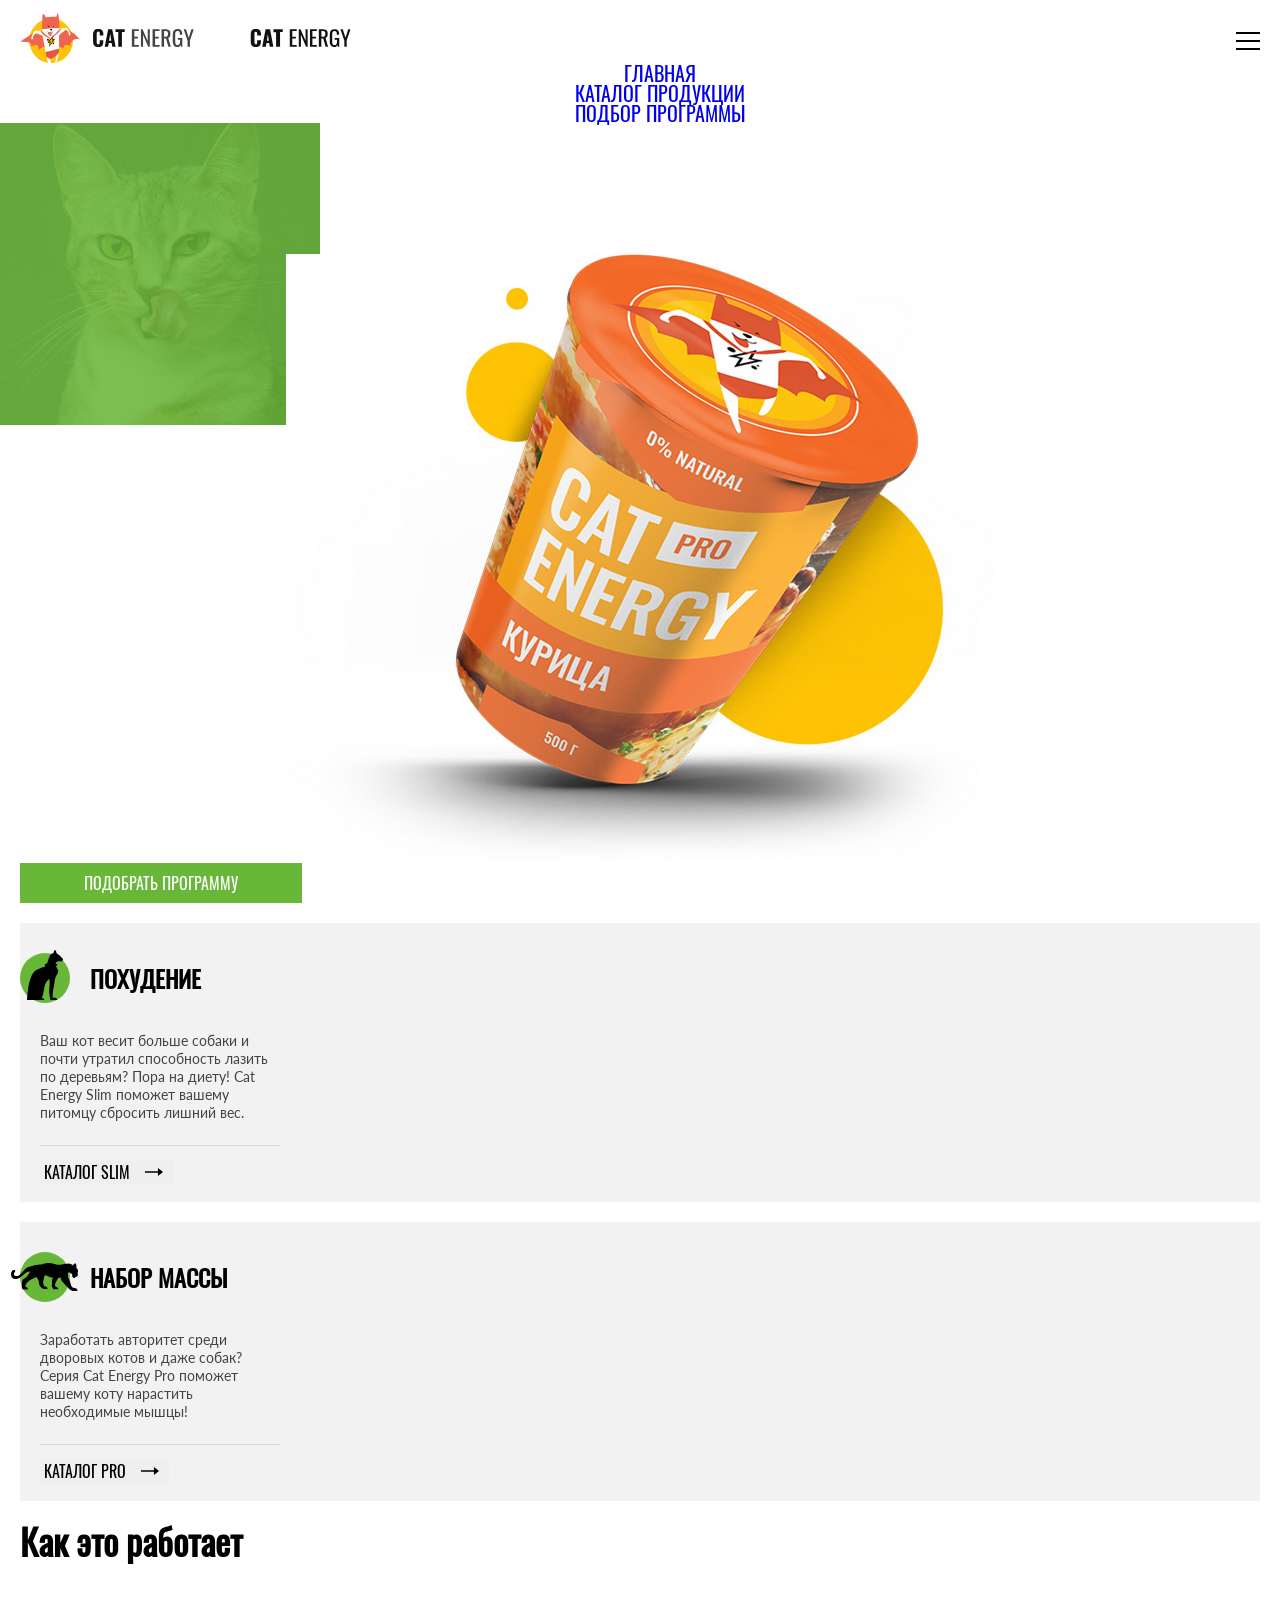
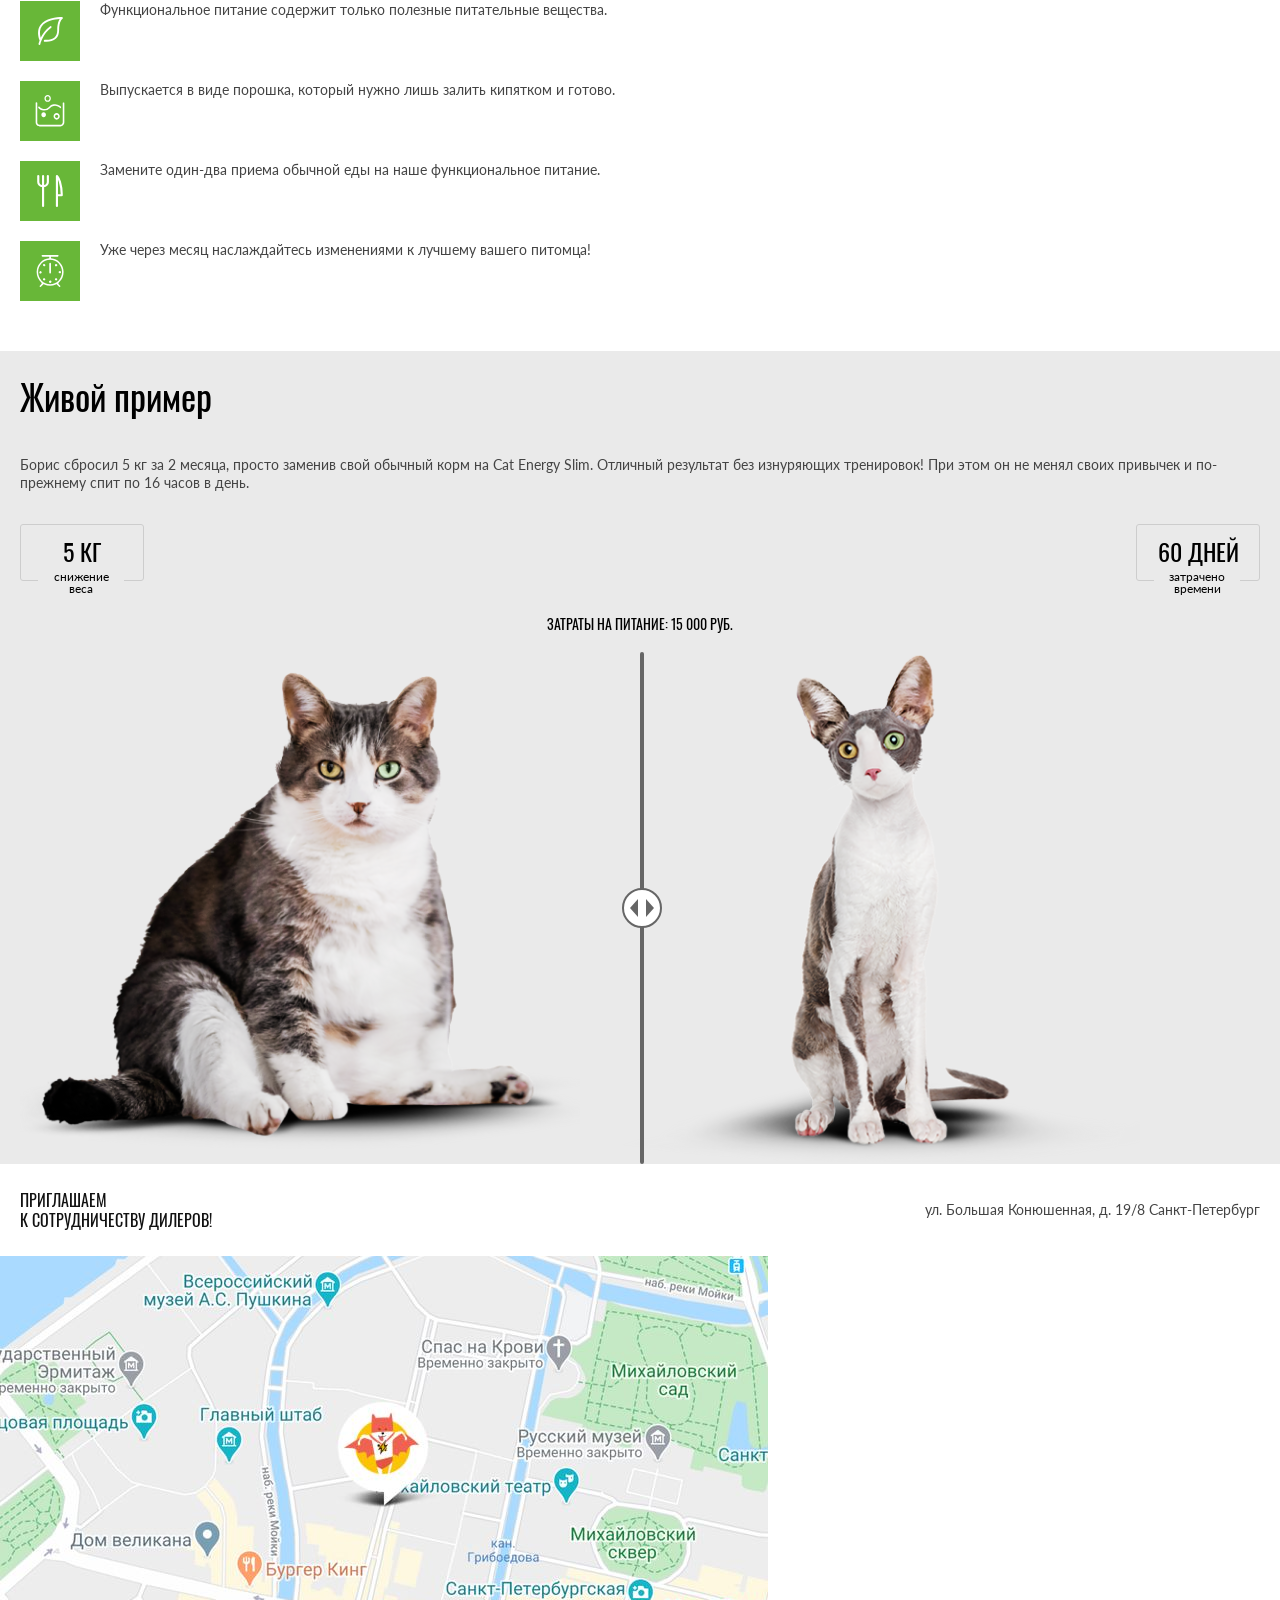
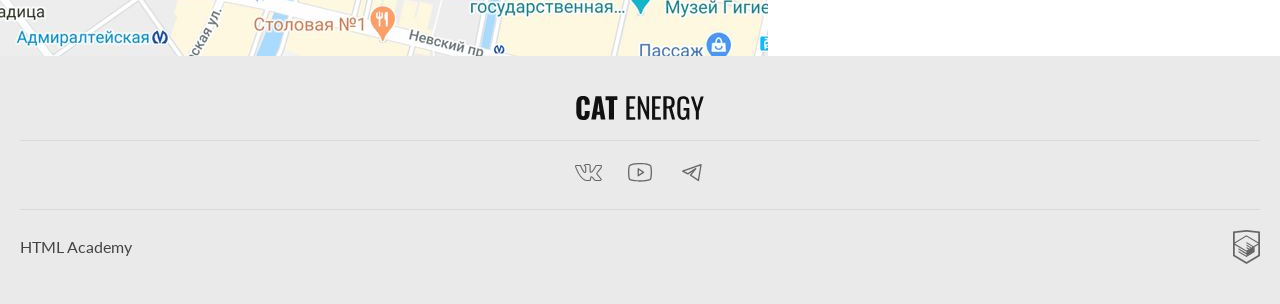
==== commit e028496b: "Deploying to gh-pages from @ SouLeha/2499479-cat-energy-2@8922fc4514f6cf582f9a401e46da01432beb75bc 🚀" ====
--- a/25/index.html
+++ b/25/index.html
@@ -1 +1 @@
-<!DOCTYPE html><html class="page" lang="ru"><head><meta charset="UTF-8"><title>CAT ENERGY</title><meta name="viewport" content="width=device-width,initial-scale=1"><link rel="stylesheet" href="styles/styles.css"><link rel="icon" href="favicon.ico"><link rel="icon" href="favicons/icon.svg" type="image/svg+xml"><link type="image/png" sizes="180x180" rel="apple-touch-icon" href="favicons/180.png"><link type="image/png" sizes="192x192" rel="icon" href="favicons/192.png"><link type="image/png" sizes="512x512" rel="icon" href="favicons/512.png"><link rel="manifest" href="manifest.json"><script src="scripts/index.js" defer="defer"></script></head><body class="page__body"><header class="main-header"><div class="main-header__wrapper"><a class="main-header__logo" href="#"><picture><source width="174" height="50" type="image/svg+xml" media="(min-width: 1440px)" srcset="images/index/logo-desktop.svg"><source width="174" height="50" type="image/svg+xml" media="(min-width: 768px)" srcset="images/index/logo-tablet.svg"><img class="logo-picture" src="images/index/logo-mobile.svg" width="33" height="38" alt="Логотип cat energy"></picture><img class="logo-words-mobile" src="images/index/logo-words-cat-energy-header.svg" width="101" height="18" alt="Текстовый логотип cat energy"> </a><button class="main-header__toggle" type="button"><span class="visually-hidden">Открыть меню</span></button> <button class="main-header__toggle-close" type="button"><span class="visually-hidden">Закрыть меню</span></button></div><div class="main-nav"><nav class="main-nav__wrapper"><ul class="main-nav__list"><li class="main-nav__link main-nav__link--current"><a href="index.html">Главная</a></li><li class="main-nav__link"><a href="catalog.html">Каталог продукции</a></li><li class="main-nav__link"><a href="#">Подбор программы</a></li></ul></nav></div><div class="main-header__container"><h1 class="main-header__title">Функциональное питание для котов</h1><span class="main-header__slogan">Занялся собой? Займись котом!</span><picture><source width="552" height="499" type="image/png" media="(min-width: 1440px)" srcset="images/index/index-cat-energy-product-desktop@1x.png, images/index/index-cat-energy-product-desktop@2x.png 2x"><source width="709" height="609" type="image/png" media="(min-width: 768px)" srcset="images/index/index-cat-energy-product-tablet@1x.png, images/index/index-cat-energy-product-tablet@2x.png 2x"><img class="main-header__product" src="images/index/index-cat-energy-product-mobile@1x.png" srcset="images/index/index-cat-energy-product-mobile@2x.png 2x" width="280" height="270" alt="оранжевый стакан с продукцией cat energy со вкусом курицы"></picture><button class="main-header__title-button" type="button">подобрать программу</button></div></header><section class="services"><h2 class="visually-hidden">Программы питания</h2><div class="services__item"><h3 class="services__title services__title-slim">Похудение</h3><p class="services__slogan">Ваш кот весит больше собаки и почти утратил способность лазить по деревьям? Пора на диету! Cat Energy Slim поможет вашему питомцу сбросить лишний вес.</p><button class="services__item-button" type="button">каталог slim</button></div><div class="services__item"><h3 class="services__title services__title-pro">Набор массы</h3><p class="services__slogan">Заработать авторитет среди дворовых котов и даже собак? Серия Cat Energy Pro поможет вашему коту нарастить необходимые мышцы!</p><button class="services__item-button" type="button">каталог pro</button></div></section><section class="advantages"><div class="advantages__wrapper"><h3 class="advantages__title">Как это работает</h3><ul class="advantages__list"><li class="advantages__item advantages__item--benefits">Функциональное питание содержит только полезные питательные вещества.</li><li class="advantages__item advantages__item--powder">Выпускается в виде порошка, который нужно лишь залить кипятком и готово.</li><li class="advantages__item advantages__item--tableware">Замените один-два приема обычной еды на наше функциональное питание.</li><li class="advantages__item advantages__item--clock">Уже через месяц наслаждайтесь изменениями к лучшему вашего питомца!</li></ul></div></section><section class="example"><h3 class="example__title">Живой пример</h3><p class="example__slogan">Борис сбросил 5 кг за 2 месяца, просто заменив свой обычный корм на Cat Energy Slim. Отличный результат без изнуряющих тренировок! При этом он не менял своих привычек и по-прежнему спит по 16 часов в день.</p><div class="example__item-result"><div class="example__item"><h4 class="example__item-title">5 кг</h4><p class="example__item-slogan">снижение веса</p></div><div class="example__item"><h4 class="example__item-title">60 дней</h4><p class="example__item-slogan">затрачено времени</p></div></div><h4 class="example__item-title-price">Затраты на питание: 15 000 РУБ.</h4><div class="example__slider"><picture><source width="560" height="512" type="image/png" media="(min-width: 768px)" srcset="images/index/fat-cat-tablet@1x.png, images/index/fat-cat-tablet@2x.png 2x"><img class="slider-fat-cat" src="images/index/fat-cat-mobile@1x.png" srcset="images/index/fat-cat-mobile@2x.png 2x" width="280" height="256" alt="изображение толстого котика слайд до похудения"></picture><picture><source width="560" height="512" type="image/png" media="(min-width: 768px)" srcset="images/index/slim-cat-tablet@1x.png, images/index/slim-cat-tablet@2x.png 2x"><img class="slider-slim-cat" src="images/index/slim-cat-mobile@1x.png" srcset="images/index/slim-cat-mobile@2x.png 2x" width="280" height="256" alt="изображение худого котика слайд после похудения"></picture><button class="example__slider-button" type="button"><span class="visually-hidden">Передвинуть ползунок слайдера</span></button></div></section><footer class="main-footer"><div class="main-footer__wrapper"><div class="main-footer__contacts contacts"><h2 class="contacts__title">приглашаем к сотрудничеству дилеров!</h2><p class="contacts__text">ул. Большая Конюшенная, д. 19/8 Санкт-Петербург</p><div class="contacts__geoposition"><span class="visually-hidden">Геолокация магазина Cat Energy</span><picture><source width="1440" height="400" type="image/jpg" media="(min-width: 1440px)" srcset="images/location-cat-energy-desktop@1x.jpg, images/location-cat-energy-desktop@2x.jpg 2x"><source width="768" height="400" type="image/jpg" media="(min-width: 768px)" srcset="images/location-cat-energy-tablet@1x.jpg, images/location-cat-energy-tablet@2x.jpg 2x"><img class="geoposition-map" src="images/location-cat-energy-mobile@1x.jpg" srcset="images/location-cat-energy-mobile@2x.jpg 2x" width="320" height="362" alt="расположение магазина cat energy на карте по адресу: город Санкт-Петербург, улица Большая Конюшенная, дом 19/8"></picture></div></div><div class="main-footer__social social"><h2 class="social__title visually-hidden">Cat energy</h2><a class="social__logo-link" href="#"><img class="social__logo" src="images/index/logo-words-cat-energy-footer.svg" width="128" height="24" alt="Текстовый логотип cat-energy"></a><ul class="social__list"><li class="social__item"><a class="social__link social__link--vkontakte" href="https://vk.com/htmlacademy">Вконтакте</a></li><li class="social__item"><a class="social__link social__link--youtube" href="https://www.youtube.com/user/htmlacademyru">Ютуб</a></li><li class="social__item"><a class="social__link social__link--telegram" href="https://t.me/htmlacademy">Телеграмм</a></li></ul></div><div class="main-footer__copyright"><a class="main-footer__copyright-link" href="https://htmlacademy.ru/intensive/adaptive">HTML Academy</a></div></div></footer></body></html>+<!DOCTYPE html><html class="page" lang="ru"><head><meta charset="UTF-8"><title>CAT ENERGY</title><meta name="viewport" content="width=device-width,initial-scale=1"><link rel="stylesheet" href="styles/styles.css"><link rel="icon" href="favicon.ico"><link rel="icon" href="favicons/icon.svg" type="image/svg+xml"><link type="image/png" sizes="180x180" rel="apple-touch-icon" href="favicons/180.png"><link type="image/png" sizes="192x192" rel="icon" href="favicons/192.png"><link type="image/png" sizes="512x512" rel="icon" href="favicons/512.png"><link rel="manifest" href="manifest.json"><script src="scripts/index.js" defer="defer"></script></head><body class="page__body"><header class="main-header"><div class="main-header__wrapper"><a class="main-header__logo" href="#"><picture><source width="174" height="50" type="image/svg+xml" media="(min-width: 1440px)" srcset="images/index/logo-desktop.svg"><source width="174" height="50" type="image/svg+xml" media="(min-width: 768px)" srcset="images/index/logo-tablet.svg"><img class="logo-picture" src="images/index/logo-mobile.svg" width="33" height="38" alt="Логотип cat energy"></picture><img class="logo-words-mobile" src="images/index/logo-words-cat-energy-header.svg" width="101" height="18" alt="Текстовый логотип cat energy"> </a><button class="main-header__toggle" type="button"><span class="visually-hidden">Открыть меню</span></button> <button class="main-header__toggle-close" type="button"><span class="visually-hidden">Закрыть меню</span></button></div><div class="main-nav"><nav class="main-nav__wrapper"><ul class="main-nav__list"><li class="main-nav__link main-nav__link--current"><a href="index.html">Главная</a></li><li class="main-nav__link"><a href="catalog.html">Каталог продукции</a></li><li class="main-nav__link"><a href="#">Подбор программы</a></li></ul></nav></div><div class="main-header__container"><h1 class="main-header__title">Функциональное питание для котов</h1><span class="main-header__slogan">Занялся собой? Займись котом!</span><picture><source width="552" height="499" type="image/png" media="(min-width: 1440px)" srcset="images/index/index-cat-energy-product-desktop@1x.png, images/index/index-cat-energy-product-desktop@2x.png 2x"><source width="709" height="609" type="image/png" media="(min-width: 768px)" srcset="images/index/index-cat-energy-product-tablet@1x.png, images/index/index-cat-energy-product-tablet@2x.png 2x"><img class="main-header__product" src="images/index/index-cat-energy-product-mobile@1x.png" srcset="images/index/index-cat-energy-product-mobile@2x.png 2x" width="280" height="270" alt="оранжевый стакан с продукцией cat energy со вкусом курицы"></picture><button class="main-header__title-button" type="button">подобрать программу</button></div></header><section class="services"><h2 class="visually-hidden">Программы питания</h2><div class="services__item"><h3 class="services__title services__title-slim">Похудение</h3><p class="services__slogan">Ваш кот весит больше собаки и почти утратил способность лазить по деревьям? Пора на диету! Cat Energy Slim поможет вашему питомцу сбросить лишний вес.</p><button class="services__item-button" type="button">каталог slim</button></div><div class="services__item"><h3 class="services__title services__title-pro">Набор массы</h3><p class="services__slogan">Заработать авторитет среди дворовых котов и даже собак? Серия Cat Energy Pro поможет вашему коту нарастить необходимые мышцы!</p><button class="services__item-button" type="button">каталог pro</button></div></section><section class="advantages"><div class="advantages__wrapper"><h3 class="advantages__title">Как это работает</h3><ul class="advantages__list"><li class="advantages__item advantages__item--benefits">Функциональное питание содержит только полезные питательные вещества.</li><li class="advantages__item advantages__item--powder">Выпускается в виде порошка, который нужно лишь залить кипятком и готово.</li><li class="advantages__item advantages__item--tableware">Замените один-два приема обычной еды на наше функциональное питание.</li><li class="advantages__item advantages__item--clock">Уже через месяц наслаждайтесь изменениями к лучшему вашего питомца!</li></ul></div></section><section class="example"><h3 class="example__title">Живой пример</h3><p class="example__slogan">Борис сбросил 5 кг за 2 месяца, просто заменив свой обычный корм на Cat Energy Slim. Отличный результат без изнуряющих тренировок! При этом он не менял своих привычек и по-прежнему спит по 16 часов в день.</p><div class="example__item-result"><div class="example__item"><h4 class="example__item-title">5 кг</h4><p class="example__item-slogan">снижение веса</p></div><div class="example__item"><h4 class="example__item-title">60 дней</h4><p class="example__item-slogan">затрачено времени</p></div></div><h4 class="example__item-title-price">Затраты на питание: 15 000 РУБ.</h4><div class="example__slider"><picture><source width="560" height="512" type="image/png" media="(min-width: 768px)" srcset="images/index/fat-cat-tablet@1x.png, images/index/fat-cat-tablet@2x.png 2x"><img class="slider-fat-cat" src="images/index/fat-cat-mobile@1x.png" srcset="images/index/fat-cat-mobile@2x.png 2x" width="280" height="256" alt="изображение толстого котика слайд до похудения"></picture><picture><source width="560" height="512" type="image/png" media="(min-width: 768px)" srcset="images/index/slim-cat-tablet@1x.png, images/index/slim-cat-tablet@2x.png 2x"><img class="slider-slim-cat" src="images/index/slim-cat-mobile@1x.png" srcset="images/index/slim-cat-mobile@2x.png 2x" width="280" height="256" alt="изображение худого котика слайд после похудения"></picture><button class="example__slider-button" type="button"><span class="visually-hidden">Передвинуть ползунок слайдера</span></button></div></section><footer class="main-footer"><div class="main-footer__wrapper"><div class="main-footer__contacts contacts"><div class="contacts__container"><h2 class="contacts__title">приглашаем<br>к&nbsp;сотрудничеству дилеров!</h2><p class="contacts__text">ул. Большая Конюшенная, д. 19/8 Санкт-Петербург</p></div><div class="contacts__geoposition"><span class="visually-hidden">Геолокация магазина Cat Energy</span><picture><source width="1440" height="400" type="image/jpg" media="(min-width: 1440px)" srcset="images/location-cat-energy-desktop@1x.jpg, images/location-cat-energy-desktop@2x.jpg 2x"><source width="768" height="400" type="image/jpg" media="(min-width: 768px)" srcset="images/location-cat-energy-tablet@1x.jpg, images/location-cat-energy-tablet@2x.jpg 2x"><img class="geoposition-map" src="images/location-cat-energy-mobile@1x.jpg" srcset="images/location-cat-energy-mobile@2x.jpg 2x" width="320" height="362" alt="расположение магазина cat energy на карте по адресу: город Санкт-Петербург, улица Большая Конюшенная, дом 19/8"></picture></div></div><div class="main-footer__social social"><h2 class="social__title visually-hidden">Cat energy</h2><a class="social__logo-link" href="#"><img class="social__logo" src="images/index/logo-words-cat-energy-footer.svg" width="128" height="24" alt="Текстовый логотип cat-energy"></a><ul class="social__list"><li class="social__item"><a class="social__link social__link--vkontakte" href="https://vk.com/htmlacademy">Вконтакте</a></li><li class="social__item"><a class="social__link social__link--youtube" href="https://www.youtube.com/user/htmlacademyru">Ютуб</a></li><li class="social__item"><a class="social__link social__link--telegram" href="https://t.me/htmlacademy">Телеграмм</a></li></ul></div><div class="main-footer__copyright"><a class="main-footer__copyright-link" href="https://htmlacademy.ru/intensive/adaptive">HTML Academy</a></div></div></footer></body></html>
--- a/25/styles/styles.css
+++ b/25/styles/styles.css
@@ -1 +1 @@
-@font-face{font-family:Lato;font-weight:400;font-style:normal;src:url(../fonts/lato/Lato-Regular.woff2)format("woff2");font-display:swap}@font-face{font-family:Oswald;font-weight:400;font-style:normal;src:url(../fonts/oswald/oswaldregular.woff2)format("woff2");font-display:swap}*,:before,:after{box-sizing:border-box}html{height:100%}body{font-family:Lato,sans-serif}img{object-fit:contain;vertical-align:middle;max-width:100%}.visually-hidden{white-space:nowrap;-webkit-clip-path:inset(100%);clip-path:inset(100%);clip:rect(0 0 0 0);border:0;width:1px;height:1px;margin:-1px;padding:0;position:absolute;overflow:hidden}.page{color:#444;background-color:#fff;font-family:Lato,sans-serif;font-size:14px;line-height:18px}.page__body{min-height:100%;margin:0 auto;padding:0;font-family:Lato,sans-serif}.header,.main-header{margin:0}.main-header__wrapper{display:flex}.main-header__logo{margin:0}.main-header__container{background-image:linear-gradient(#68b738d9,#68b738d9),url(../images/index/index-background-header-mobile@1x.png);background-repeat:no-repeat;background-size:320px 302px;margin:0 0 20px;padding-top:27px}@media (resolution>=2dppx){.main-header__container{background-image:linear-gradient(#68b738d9,#68b738d9),url(../images/index/index-background-header-mobile@2x.png)}}.main-header__title{color:#fff;text-transform:none;text-align:center;width:auto;margin:0 35px 25px;font-family:Oswald,sans-serif;font-size:36px;font-weight:400;line-height:36px;display:block}.main-header__slogan{color:#fff;text-transform:uppercase;text-align:center;width:auto;margin:0 0 29px;font-family:Oswald,sans-serif;font-size:14px;font-weight:400;line-height:14px;display:block}.main-header__product{margin:0 auto;display:block}.main-header__title-button{color:#fff;text-transform:uppercase;background-color:#68b738;border:none;margin:0 20px;padding:10px 64px;font-family:Oswald,sans-serif;font-size:16px;line-height:20px}.main-header__toggle{background-color:#fff;background-image:url(../icons/stack.svg#icon-burger);background-repeat:no-repeat;background-size:24px 24px;border:none;width:24px;height:24px;margin:0}.main-header__toggle-close{background-color:#fff;background-image:url(../icons/stack.svg#icon-cross);background-repeat:no-repeat;background-size:18px 18px;border:none;width:18px;height:18px;margin:0;display:none}.main-nav{color:#000;background-color:#fff}.main-nav__toggle,.main-nav__wrapper,.main-nav__list{margin:0}.main-nav__link{text-transform:uppercase;text-align:center;font-family:Oswald,sans-serif;font-size:20px;line-height:20px;list-style-type:none}.main-nav__link a{text-decoration:none}.main-nav__link--current{margin:0}.services{padding:0 20px;font-family:Lato,sans-serif}.services__item{background-color:#f2f2f2;width:auto;margin:20px 0 0;padding-top:30px;padding-bottom:18px}.services__title{text-transform:uppercase;text-align:center;color:#000;flex-wrap:wrap;justify-content:start;align-items:center;gap:20px;margin:0 0 29px;font-family:Oswald,sans-serif;font-size:24px;line-height:37px;display:flex;position:relative}.services__title-slim:before{content:"";background-color:#68b738;border-radius:50%;width:50px;height:50px;margin:0;display:block}.services__title-slim:after{content:"";background-image:url(../icons/stack.svg#icon-cat-slim);background-repeat:no-repeat;background-size:36px 50px;width:36px;height:50px;margin:0;position:absolute;top:-3px;left:7px}.services__title-pro:before{content:"";background-color:#68b738;border-radius:50%;width:50px;height:50px;margin:0;display:block}.services__title-pro:after{content:"";background-image:url(../icons/stack.svg#icon-cat-pro);background-repeat:no-repeat;background-size:67px 28px;width:67px;height:28px;margin:0;position:absolute;left:-9px}.services__slogan{border-bottom:1px solid #d9d9d9;width:240px;margin-left:20px;padding-bottom:23px;font-size:14px;line-height:18px}.services__item-button{text-transform:uppercase;text-align:center;color:#000;border:none;margin:0 0 0 20px;padding:4px;font-family:Oswald,sans-serif;font-size:16px;line-height:16px;display:flex}.services__item-button:after{content:"";background-color:#000;width:24px;height:12px;margin-top:2px;margin-left:15px;display:block;-webkit-mask-image:url(../icons/stack.svg#icon-arrow);mask-image:url(../icons/stack.svg#icon-arrow);-webkit-mask-position:100%;mask-position:100%;-webkit-mask-size:24px 12px;mask-size:24px 12px;-webkit-mask-repeat:no-repeat;mask-repeat:no-repeat}.advantages{width:280px;margin:0 0 30px;padding:0 20px}.advantages__wrapper{margin:0}.advantages__title{text-align:start;color:#000;margin:20px 0 0;font-family:Oswald,sans-serif;font-size:36px;line-height:40px}.advantages__list{margin:40px 0 0;padding:0;list-style-type:none}.advantages__item{justify-content:start;gap:20px;margin:0;display:flex}.advantages__item--benefits:before{background-image:url(../icons/stack.svg#icon-leaf);background-size:30px 32px}.advantages__item--powder:before{background-image:url(../icons/stack.svg#icon-solution);background-size:30px 32px}.advantages__item--tableware:before{background-image:url(../icons/stack.svg#icon-tableware);background-size:30px 32px}.advantages__item--clock:before{background-image:url(../icons/stack.svg#icon-clock);background-size:30px 32px}.advantages__item:before{content:"";background-color:#68b738;background-position:50%;background-repeat:no-repeat;flex-shrink:0;width:60px;height:60px;margin-bottom:20px;display:block}.example{background-color:#eaeaea;margin:0;padding:25px 20px 0}.example__title{text-align:start;color:#000;margin:0;font-family:Oswald,sans-serif;font-size:36px;font-weight:400;line-height:40px}.example__slogan{margin:0;padding:40px 0 0;font-family:Lato,sans-serif}.example__item-result{flex-wrap:wrap;justify-content:space-between;display:flex}.example__item-title{text-align:center;text-transform:uppercase;color:#000;border:1px solid #cdcdcd;border-radius:3px;width:124px;margin-bottom:0;padding:14px 0 17px;font-family:Oswald,sans-serif;font-size:24px;font-weight:400;line-height:24px;display:block}.example__item-title-price{text-transform:uppercase;text-align:center;color:#000;font-family:Oswald,sans-serif;font-size:14px;font-weight:400;line-height:20px}.example__item-slogan{text-align:center;color:#000;background-color:#eaeaea;width:86px;margin:-10px 0 0 18px;padding:0 4px;font-family:Lato,sans-serif;font-size:12px;font-weight:400;line-height:12px}.example__slider{margin:0;position:relative}.example__slider-button{cursor:pointer;background-color:#666;border:none;border-radius:2px;width:4px;height:100%;margin:0;padding:0;display:block;position:absolute;top:0;left:50%}.example__slider-button:before{content:"";background-color:#fff;border:2px solid #666;border-radius:50%;width:40px;height:40px;position:absolute;top:50%;left:50%;transform:translate(-50%,-50%)}.example__slider-button:after{content:"";background-color:#666;width:24px;height:18px;position:absolute;top:50%;left:50%;transform:translate(-50%,-50%);-webkit-mask-image:url(../icons/stack.svg#icon-slider-arrow);mask-image:url(../icons/stack.svg#icon-slider-arrow);-webkit-mask-position:50%;mask-position:50%;-webkit-mask-size:24px 18px;mask-size:24px 18px;-webkit-mask-repeat:no-repeat;mask-repeat:no-repeat}.catalog,.catalog__container{margin:0}.catalog__title{color:#000;font-family:Oswald,sans-serif;font-size:36px;font-weight:400;line-height:36px}.catalog__list{margin:0}.catalog__item{text-align:center;width:280px;list-style-type:none;display:block}.catalog__item-more:before{content:"";background-color:#666;width:30px;height:30px;margin:0 auto;display:block;-webkit-mask-image:url(../icons/stack.svg#icon-plus);mask-image:url(../icons/stack.svg#icon-plus);-webkit-mask-position:50%;mask-position:50%;-webkit-mask-size:30px 30px;mask-size:30px 30px;-webkit-mask-repeat:no-repeat;mask-repeat:no-repeat}.catalog__item-link{margin:0}.catalog__item-title{text-transform:uppercase;color:#222;font-family:Oswald,sans-serif;font-size:16px;font-weight:400;line-height:20px}.catalog__item-compound{font-family:Lato,sans-serif;font-size:12px;font-weight:400;line-height:16px}.catalog__list-description{list-style-type:none}.catalog__item-description{margin:0}.catalog__list-compound{list-style-type:none}.catalog__link{text-transform:uppercase;color:#fff;background-color:#68b738;font-family:Oswald,sans-serif;font-size:16px;font-weight:400;line-height:20px;text-decoration:none}.catalog__slogan{color:#444;font-family:Lato,sans-serif;font-size:12px;font-weight:400;line-height:16px}.catalog__link-button{color:#444;background-color:#f2f2f2}.aside,.aside__container{margin:0}.aside__title{color:#000;font-family:Oswald,sans-serif;font-size:24px;font-weight:400;line-height:24px}.aside__list{color:#444;font-family:Lato,sans-serif;font-size:14px;font-weight:400;line-height:14px;list-style-type:none}.aside__item{margin:0}.aside__item-title{color:#222;font-family:Oswald,sans-serif;font-size:16px;font-weight:400;line-height:16px}.aside__price{margin:0}.aside__link{text-transform:uppercase;color:#fff;background-color:#68b738;margin:0 auto;font-family:Oswald,sans-serif;font-size:16px;font-weight:400;line-height:20px;text-decoration:none}.aside__item-gift{background-color:#68b738;width:280px;margin:0 auto;display:block}.aside__slogan-gift:before{content:"";background-image:url(../icons/stack.svg#catalog_icon-gift);background-repeat:no-repeat;background-size:80px 80px;width:80px;height:80px;margin:0 auto;display:block}.aside__slogan-gift{text-transform:none;color:#fff;text-align:center;background-color:#68b738;width:162px;margin:0 auto;font-family:Lato,sans-serif;font-size:16px;font-weight:400;line-height:20px;text-decoration:none}.subscribes,.subscribes__container{margin:0}.subscribes__title{color:#000;font-family:Oswald,sans-serif;font-size:24px;font-weight:400;line-height:24px}.subscribes__slogan{color:#000;font-family:Oswald,sans-serif;font-size:16px;font-weight:400;line-height:24px}.subscribes__newsletter-form{margin:0}.subscribes__email{text-transform:uppercase;color:#444;font-family:Oswald,sans-serif;font-size:20px;font-weight:400;line-height:30px}.subscribes__button{text-transform:uppercase;color:#fff;background-color:#68b738;font-family:Oswald,sans-serif;font-size:20px;font-weight:400;line-height:26px;text-decoration:none}.main-footer,.main-footer__wrapper,.main-footer__contacts{margin:0}.main-footer__social{background-color:#eaeaea;margin:0;padding:40px 20px 0;display:block}.main-footer__copyright{background-color:#eaeaea;width:auto;margin:0 auto;padding:20px 20px 40px;font-family:Lato,sans-serif;font-size:16px;font-style:normal;font-weight:400;line-height:20px}.main-footer__copyright-link{color:#444;justify-content:space-between;align-items:center;text-decoration:none;display:flex}.main-footer__copyright-link:after{content:"";background-color:#666;width:27px;height:34px;display:block;position:relative;-webkit-mask-image:url(../icons/stack.svg#icon-logo-html-academy);mask-image:url(../icons/stack.svg#icon-logo-html-academy);-webkit-mask-size:27px 34px;mask-size:27px 34px;-webkit-mask-repeat:no-repeat;mask-repeat:no-repeat}.contacts{margin:0}.contacts__title{text-transform:uppercase;color:#111;padding:0 20px;font-family:Oswald,sans-serif;font-size:16px;line-height:20px;list-style-type:none}.contacts__text{padding:0 20px;font-family:Lato,sans-serif;font-size:14px;line-height:20px}.contacts__geoposition{margin:0;padding:0}.social__logo-link{text-align:center;margin:0 auto;padding:0 0 20px;display:block}.social__list{border-top:1px solid #d9d9d9;border-bottom:1px solid #d9d9d9;justify-content:center;margin:0 auto;padding:20px 0;list-style-type:none;display:flex}.social__link{background-repeat:no-repeat;min-width:28px;min-height:28px;display:block}.social__item{margin:0;padding:0}.social__item:not(:last-child){margin-right:24px}.social__link--vkontakte{background-color:#666;width:28px;height:22px;font-size:0;text-decoration:none;-webkit-mask-image:url(../icons/stack.svg#icon-vkontakte);mask-image:url(../icons/stack.svg#icon-vkontakte);-webkit-mask-size:28px 22px;mask-size:28px 22px;-webkit-mask-repeat:no-repeat;mask-repeat:no-repeat}.social__link--youtube{background-color:#666;width:28px;height:22px;font-size:0;text-decoration:none;-webkit-mask-image:url(../icons/stack.svg#icon-youtube);mask-image:url(../icons/stack.svg#icon-youtube);-webkit-mask-size:28px 22px;mask-size:28px 22px;-webkit-mask-repeat:no-repeat;mask-repeat:no-repeat}.social__link--telegram{background-color:#666;width:28px;height:22px;font-size:0;text-decoration:none;-webkit-mask-image:url(../icons/stack.svg#icon-telegram);mask-image:url(../icons/stack.svg#icon-telegram);-webkit-mask-size:28px 22px;mask-size:28px 22px;-webkit-mask-repeat:no-repeat;mask-repeat:no-repeat}+@font-face{font-family:Lato;font-weight:400;font-style:normal;src:url(../fonts/lato/Lato-Regular.woff2)format("woff2");font-display:swap}@font-face{font-family:Oswald;font-weight:400;font-style:normal;src:url(../fonts/oswald/oswaldregular.woff2)format("woff2");font-display:swap}*,:before,:after{box-sizing:border-box}html{height:100%}body{font-family:Lato,sans-serif}img{object-fit:contain;vertical-align:middle;max-width:100%}.visually-hidden{white-space:nowrap;-webkit-clip-path:inset(100%);clip-path:inset(100%);clip:rect(0 0 0 0);border:0;width:1px;height:1px;margin:-1px;padding:0;position:absolute;overflow:hidden}.page{color:#444;background-color:#fff;font-family:Lato,sans-serif;font-size:14px;line-height:18px}.page__body{min-height:100%;margin:0 auto;padding:0;font-family:Lato,sans-serif}.header,.main-header{margin:0}.main-header__wrapper{justify-content:space-between;align-items:center;margin:0 auto;padding:0 20px;display:flex}.main-header__logo{margin:13px 0 0;padding-right:56px}.main-header__container{background-image:linear-gradient(#68b738d9,#68b738d9),url(../images/index/index-background-header-mobile@1x.png);background-repeat:no-repeat;background-size:320px 302px;margin:0 0 20px;padding-top:27px}@media (resolution>=2dppx){.main-header__container{background-image:linear-gradient(#68b738d9,#68b738d9),url(../images/index/index-background-header-mobile@2x.png)}}.main-header__title{color:#fff;text-transform:none;text-align:center;width:auto;margin:0 35px 25px;font-family:Oswald,sans-serif;font-size:36px;font-weight:400;line-height:36px;display:block}.main-header__slogan{color:#fff;text-transform:uppercase;text-align:center;width:auto;margin:0 0 29px;font-family:Oswald,sans-serif;font-size:14px;font-weight:400;line-height:14px;display:block}.main-header__product{margin:0 auto;display:block}.main-header__title-button{color:#fff;text-transform:uppercase;background-color:#68b738;border:none;margin:0 20px;padding:10px 64px;font-family:Oswald,sans-serif;font-size:16px;line-height:20px}.main-header__toggle{background-color:#fff;background-image:url(../icons/stack.svg#icon-burger);background-repeat:no-repeat;background-size:24px 24px;border:none;width:24px;height:24px;margin:20px 0 0}.main-header__toggle-close{background-color:#fff;background-image:url(../icons/stack.svg#icon-cross);background-repeat:no-repeat;background-size:18px 18px;border:none;width:18px;height:18px;margin:20px 0 0;display:none}.logo-words-mobile{margin:0 0 0 56px}.main-nav{color:#000;background-color:#fff}.main-nav__toggle,.main-nav__wrapper,.main-nav__list{margin:0}.main-nav__link{text-transform:uppercase;text-align:center;font-family:Oswald,sans-serif;font-size:20px;line-height:20px;list-style-type:none}.main-nav__link a{text-decoration:none}.main-nav__link--current{margin:0}.services{padding:0 20px;font-family:Lato,sans-serif}.services__item{background-color:#f2f2f2;width:auto;margin:20px 0 0;padding-top:30px;padding-bottom:18px}.services__title{text-transform:uppercase;text-align:center;color:#000;flex-wrap:wrap;justify-content:start;align-items:center;gap:20px;margin:0 0 29px;font-family:Oswald,sans-serif;font-size:24px;line-height:37px;display:flex;position:relative}.services__title-slim:before{content:"";background-color:#68b738;border-radius:50%;width:50px;height:50px;margin:0;display:block}.services__title-slim:after{content:"";background-image:url(../icons/stack.svg#icon-cat-slim);background-repeat:no-repeat;background-size:36px 50px;width:36px;height:50px;margin:0;position:absolute;top:-3px;left:7px}.services__title-pro:before{content:"";background-color:#68b738;border-radius:50%;width:50px;height:50px;margin:0;display:block}.services__title-pro:after{content:"";background-image:url(../icons/stack.svg#icon-cat-pro);background-repeat:no-repeat;background-size:67px 28px;width:67px;height:28px;margin:0;position:absolute;left:-9px}.services__slogan{border-bottom:1px solid #d9d9d9;width:240px;margin-left:20px;padding-bottom:23px;font-size:14px;line-height:18px}.services__item-button{text-transform:uppercase;text-align:center;color:#000;border:none;margin:0 0 0 20px;padding:4px;font-family:Oswald,sans-serif;font-size:16px;line-height:16px;display:flex}.services__item-button:after{content:"";background-color:#000;width:24px;height:12px;margin-top:2px;margin-left:15px;display:block;-webkit-mask-image:url(../icons/stack.svg#icon-arrow);mask-image:url(../icons/stack.svg#icon-arrow);-webkit-mask-position:100%;mask-position:100%;-webkit-mask-size:24px 12px;mask-size:24px 12px;-webkit-mask-repeat:no-repeat;mask-repeat:no-repeat}.advantages{width:auto;margin:0 0 30px;padding:0 20px}.advantages__wrapper{margin:0}.advantages__title{text-align:start;color:#000;margin:20px 0 0;font-family:Oswald,sans-serif;font-size:36px;line-height:40px}.advantages__list{margin:40px 0 0;padding:0;list-style-type:none}.advantages__item{justify-content:start;gap:20px;margin:0;display:flex}.advantages__item--benefits:before{background-image:url(../icons/stack.svg#icon-leaf);background-size:30px 32px}.advantages__item--powder:before{background-image:url(../icons/stack.svg#icon-solution);background-size:30px 32px}.advantages__item--tableware:before{background-image:url(../icons/stack.svg#icon-tableware);background-size:30px 32px}.advantages__item--clock:before{background-image:url(../icons/stack.svg#icon-clock);background-size:30px 32px}.advantages__item:before{content:"";background-color:#68b738;background-position:50%;background-repeat:no-repeat;flex-shrink:0;width:60px;height:60px;margin-bottom:20px;display:block}.example{background-color:#eaeaea;margin:0;padding:25px 20px 0}.example__title{text-align:start;color:#000;margin:0;font-family:Oswald,sans-serif;font-size:36px;font-weight:400;line-height:40px}.example__slogan{margin:0;padding:40px 0 0;font-family:Lato,sans-serif}.example__item-result{flex-wrap:wrap;justify-content:space-between;display:flex}.example__item-title{text-align:center;text-transform:uppercase;color:#000;border:1px solid #cdcdcd;border-radius:3px;width:124px;margin-bottom:0;padding:14px 0 17px;font-family:Oswald,sans-serif;font-size:24px;font-weight:400;line-height:24px;display:block}.example__item-title-price{text-transform:uppercase;text-align:center;color:#000;font-family:Oswald,sans-serif;font-size:14px;font-weight:400;line-height:20px}.example__item-slogan{text-align:center;color:#000;background-color:#eaeaea;width:86px;margin:-10px 0 0 18px;padding:0 4px;font-family:Lato,sans-serif;font-size:12px;font-weight:400;line-height:12px}.example__slider{margin:0;position:relative}.example__slider-button{cursor:pointer;background-color:#666;border:none;border-radius:2px;width:4px;height:100%;margin:0;padding:0;display:block;position:absolute;top:0;left:50%}.example__slider-button:before{content:"";background-color:#fff;border:2px solid #666;border-radius:50%;width:40px;height:40px;position:absolute;top:50%;left:50%;transform:translate(-50%,-50%)}.example__slider-button:after{content:"";background-color:#666;width:24px;height:18px;position:absolute;top:50%;left:50%;transform:translate(-50%,-50%);-webkit-mask-image:url(../icons/stack.svg#icon-slider-arrow);mask-image:url(../icons/stack.svg#icon-slider-arrow);-webkit-mask-position:50%;mask-position:50%;-webkit-mask-size:24px 18px;mask-size:24px 18px;-webkit-mask-repeat:no-repeat;mask-repeat:no-repeat}.catalog,.catalog__container{margin:0}.catalog__title{color:#000;font-family:Oswald,sans-serif;font-size:36px;font-weight:400;line-height:36px}.catalog__list{margin:0}.catalog__item{text-align:center;width:280px;list-style-type:none;display:block}.catalog__item-more:before{content:"";background-color:#666;width:30px;height:30px;margin:0 auto;display:block;-webkit-mask-image:url(../icons/stack.svg#icon-plus);mask-image:url(../icons/stack.svg#icon-plus);-webkit-mask-position:50%;mask-position:50%;-webkit-mask-size:30px 30px;mask-size:30px 30px;-webkit-mask-repeat:no-repeat;mask-repeat:no-repeat}.catalog__item-link{margin:0}.catalog__item-title{text-transform:uppercase;color:#222;font-family:Oswald,sans-serif;font-size:16px;font-weight:400;line-height:20px}.catalog__item-compound{font-family:Lato,sans-serif;font-size:12px;font-weight:400;line-height:16px}.catalog__list-description{list-style-type:none}.catalog__item-description{margin:0}.catalog__list-compound{list-style-type:none}.catalog__link{text-transform:uppercase;color:#fff;background-color:#68b738;font-family:Oswald,sans-serif;font-size:16px;font-weight:400;line-height:20px;text-decoration:none}.catalog__slogan{color:#444;font-family:Lato,sans-serif;font-size:12px;font-weight:400;line-height:16px}.catalog__link-button{color:#444;background-color:#f2f2f2}.aside,.aside__container{margin:0}.aside__title{color:#000;font-family:Oswald,sans-serif;font-size:24px;font-weight:400;line-height:24px}.aside__list{color:#444;font-family:Lato,sans-serif;font-size:14px;font-weight:400;line-height:14px;list-style-type:none}.aside__item{margin:0}.aside__item-title{color:#222;font-family:Oswald,sans-serif;font-size:16px;font-weight:400;line-height:16px}.aside__price{margin:0}.aside__link{text-transform:uppercase;color:#fff;background-color:#68b738;margin:0 auto;font-family:Oswald,sans-serif;font-size:16px;font-weight:400;line-height:20px;text-decoration:none}.aside__item-gift{background-color:#68b738;width:280px;margin:0 auto;display:block}.aside__slogan-gift:before{content:"";background-image:url(../icons/stack.svg#catalog_icon-gift);background-repeat:no-repeat;background-size:80px 80px;width:80px;height:80px;margin:0 auto;display:block}.aside__slogan-gift{text-transform:none;color:#fff;text-align:center;background-color:#68b738;width:162px;margin:0 auto;font-family:Lato,sans-serif;font-size:16px;font-weight:400;line-height:20px;text-decoration:none}.subscribes,.subscribes__container{margin:0}.subscribes__title{color:#000;font-family:Oswald,sans-serif;font-size:24px;font-weight:400;line-height:24px}.subscribes__slogan{color:#000;font-family:Oswald,sans-serif;font-size:16px;font-weight:400;line-height:24px}.subscribes__newsletter-form{margin:0}.subscribes__email{text-transform:uppercase;color:#444;font-family:Oswald,sans-serif;font-size:20px;font-weight:400;line-height:30px}.subscribes__button{text-transform:uppercase;color:#fff;background-color:#68b738;font-family:Oswald,sans-serif;font-size:20px;font-weight:400;line-height:26px;text-decoration:none}.main-footer,.main-footer__wrapper,.main-footer__contacts{margin:0}.main-footer__social{background-color:#eaeaea;margin:0;padding:40px 20px 0;display:block}.main-footer__copyright{background-color:#eaeaea;width:auto;margin:0 auto;padding:20px 20px 40px;font-family:Lato,sans-serif;font-size:16px;font-style:normal;font-weight:400;line-height:20px}.main-footer__copyright-link{color:#444;justify-content:space-between;align-items:center;text-decoration:none;display:flex}.main-footer__copyright-link:after{content:"";background-color:#666;width:27px;height:34px;display:block;position:relative;-webkit-mask-image:url(../icons/stack.svg#icon-logo-html-academy);mask-image:url(../icons/stack.svg#icon-logo-html-academy);-webkit-mask-size:27px 34px;mask-size:27px 34px;-webkit-mask-repeat:no-repeat;mask-repeat:no-repeat}.contacts{margin:0}.contacts__container{justify-content:space-between;align-items:center;margin:26px 0;display:flex}.contacts__title{text-transform:uppercase;color:#111;margin:0;padding:0 8px 0 20px;font-family:Oswald,sans-serif;font-size:16px;font-style:normal;font-weight:400;line-height:20px;list-style-type:none}.contacts__text{margin:0;padding:0 20px 0 8px;font-family:Lato,sans-serif;font-size:14px;line-height:20px}.contacts__geoposition{margin:0;padding:0}.social__logo-link{text-align:center;margin:0 auto;padding:0 0 20px;display:block}.social__list{border-top:1px solid #d9d9d9;border-bottom:1px solid #d9d9d9;justify-content:center;margin:0 auto;padding:20px 0;list-style-type:none;display:flex}.social__link{background-repeat:no-repeat;min-width:28px;min-height:28px;display:block}.social__item{margin:0;padding:0}.social__item:not(:last-child){margin-right:24px}.social__link--vkontakte{background-color:#666;width:28px;height:22px;font-size:0;text-decoration:none;-webkit-mask-image:url(../icons/stack.svg#icon-vkontakte);mask-image:url(../icons/stack.svg#icon-vkontakte);-webkit-mask-size:28px 22px;mask-size:28px 22px;-webkit-mask-repeat:no-repeat;mask-repeat:no-repeat}.social__link--youtube{background-color:#666;width:28px;height:22px;font-size:0;text-decoration:none;-webkit-mask-image:url(../icons/stack.svg#icon-youtube);mask-image:url(../icons/stack.svg#icon-youtube);-webkit-mask-size:28px 22px;mask-size:28px 22px;-webkit-mask-repeat:no-repeat;mask-repeat:no-repeat}.social__link--telegram{background-color:#666;width:28px;height:22px;font-size:0;text-decoration:none;-webkit-mask-image:url(../icons/stack.svg#icon-telegram);mask-image:url(../icons/stack.svg#icon-telegram);-webkit-mask-size:28px 22px;mask-size:28px 22px;-webkit-mask-repeat:no-repeat;mask-repeat:no-repeat}
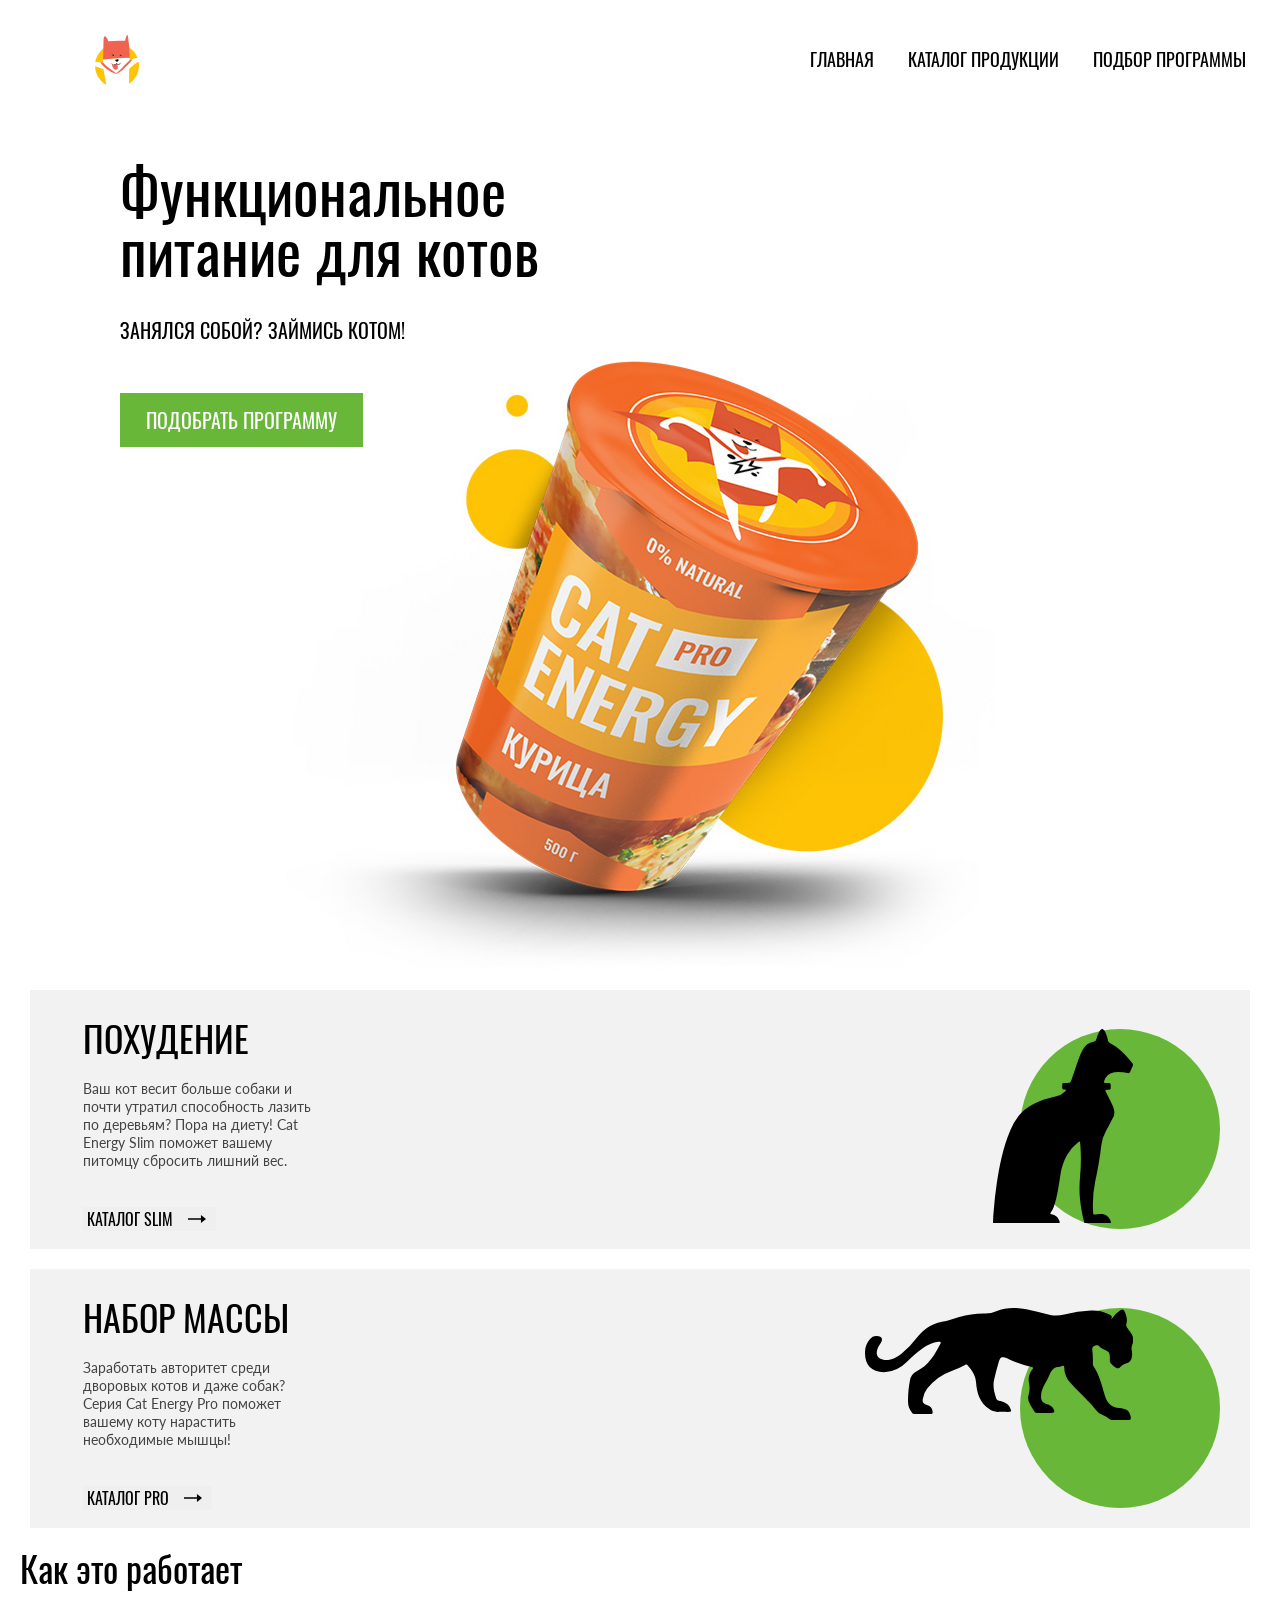
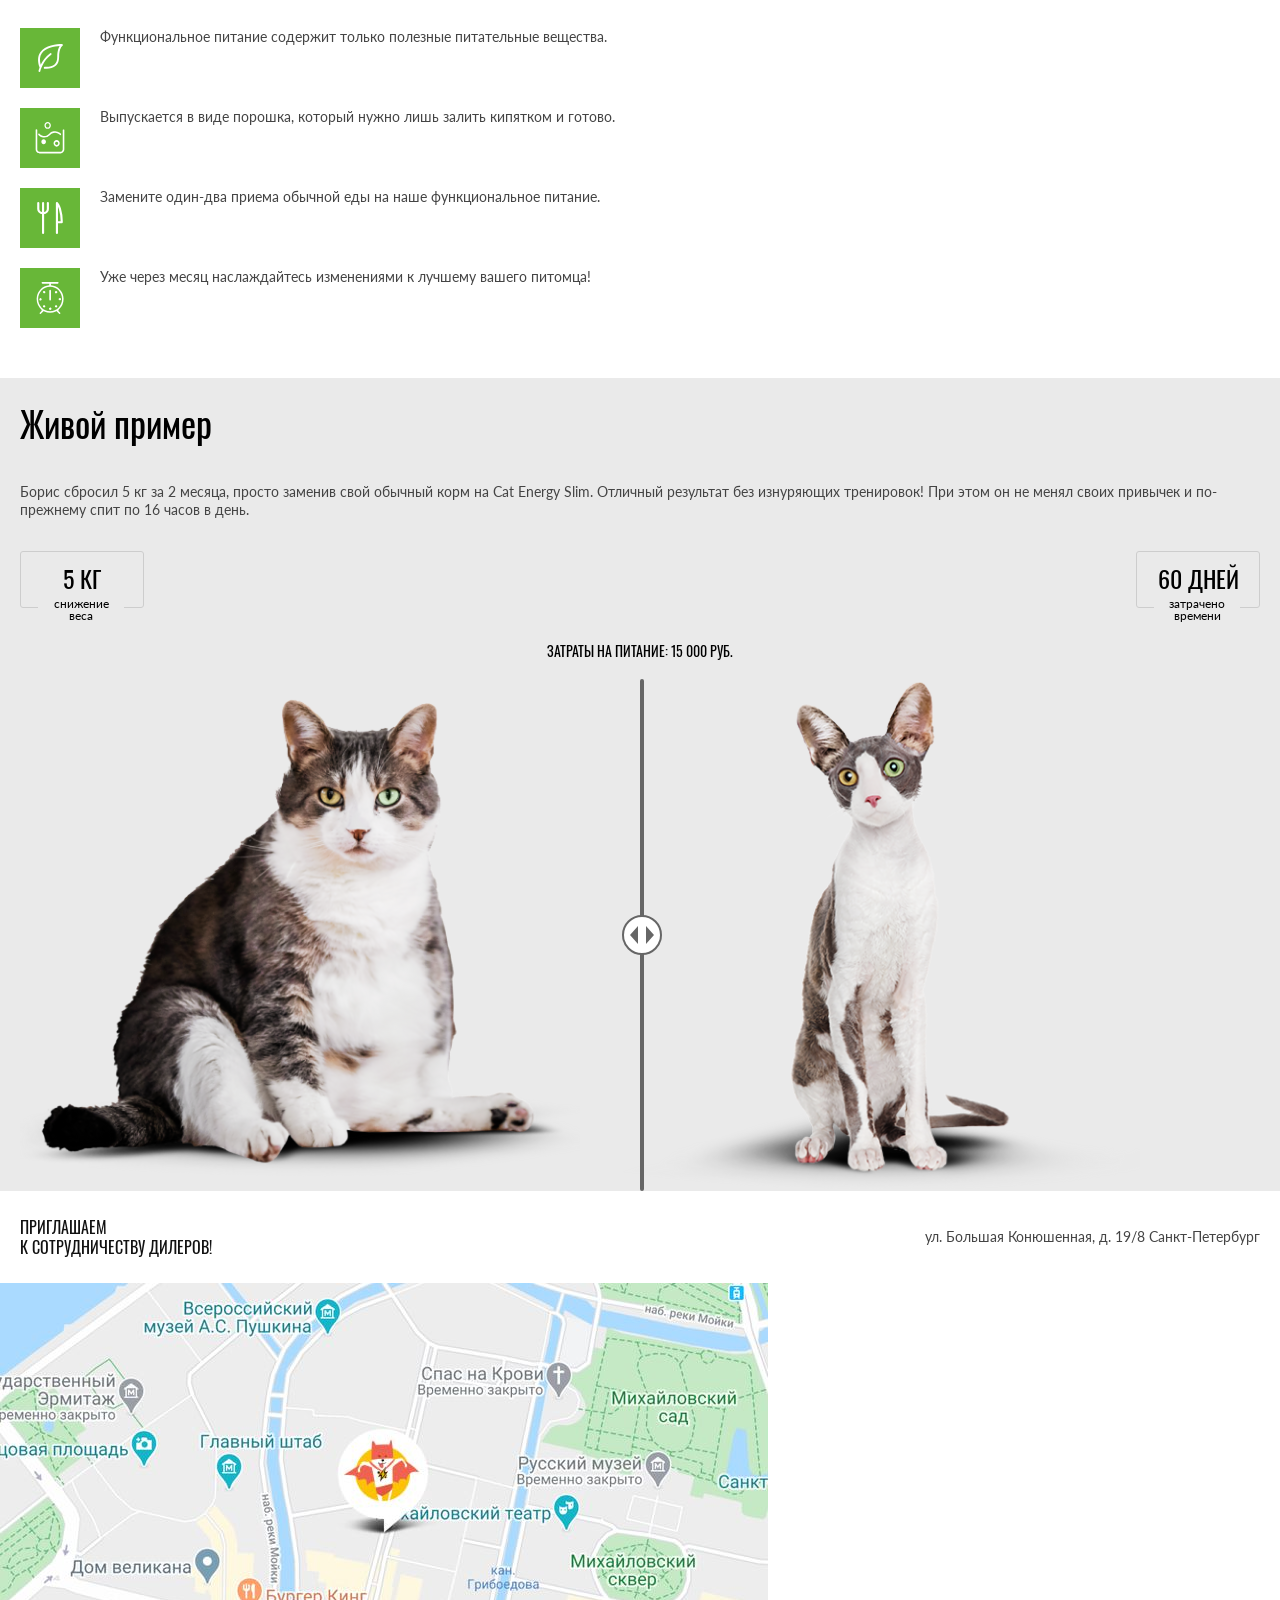
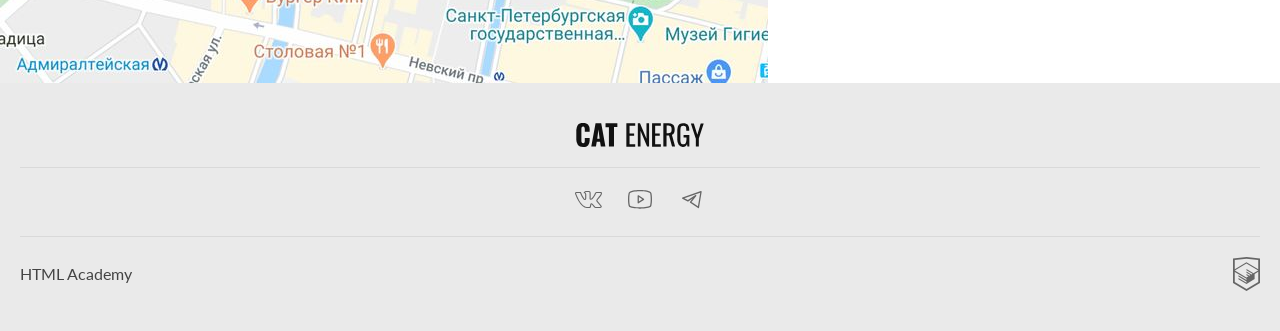
==== commit f43fd740: "Deploying to gh-pages from @ SouLeha/2499479-cat-energy-2@8922fc4514f6cf582f9a401e46da01432beb75bc 🚀" ====
--- a/25/index.html
+++ b/25/index.html
@@ -1 +1 @@
-<!DOCTYPE html><html class="page" lang="ru"><head><meta charset="UTF-8"><title>CAT ENERGY</title><meta name="viewport" content="width=device-width,initial-scale=1"><link rel="stylesheet" href="styles/styles.css"><link rel="icon" href="favicon.ico"><link rel="icon" href="favicons/icon.svg" type="image/svg+xml"><link type="image/png" sizes="180x180" rel="apple-touch-icon" href="favicons/180.png"><link type="image/png" sizes="192x192" rel="icon" href="favicons/192.png"><link type="image/png" sizes="512x512" rel="icon" href="favicons/512.png"><link rel="manifest" href="manifest.json"><script src="scripts/index.js" defer="defer"></script></head><body class="page__body"><header class="main-header"><div class="main-header__wrapper"><a class="main-header__logo" href="#"><picture><source width="174" height="50" type="image/svg+xml" media="(min-width: 1440px)" srcset="images/index/logo-desktop.svg"><source width="174" height="50" type="image/svg+xml" media="(min-width: 768px)" srcset="images/index/logo-tablet.svg"><img class="logo-picture" src="images/index/logo-mobile.svg" width="33" height="38" alt="Логотип cat energy"></picture><img class="logo-words-mobile" src="images/index/logo-words-cat-energy-header.svg" width="101" height="18" alt="Текстовый логотип cat energy"> </a><button class="main-header__toggle" type="button"><span class="visually-hidden">Открыть меню</span></button> <button class="main-header__toggle-close" type="button"><span class="visually-hidden">Закрыть меню</span></button></div><div class="main-nav"><nav class="main-nav__wrapper"><ul class="main-nav__list"><li class="main-nav__link main-nav__link--current"><a href="index.html">Главная</a></li><li class="main-nav__link"><a href="catalog.html">Каталог продукции</a></li><li class="main-nav__link"><a href="#">Подбор программы</a></li></ul></nav></div><div class="main-header__container"><h1 class="main-header__title">Функциональное питание для котов</h1><span class="main-header__slogan">Занялся собой? Займись котом!</span><picture><source width="552" height="499" type="image/png" media="(min-width: 1440px)" srcset="images/index/index-cat-energy-product-desktop@1x.png, images/index/index-cat-energy-product-desktop@2x.png 2x"><source width="709" height="609" type="image/png" media="(min-width: 768px)" srcset="images/index/index-cat-energy-product-tablet@1x.png, images/index/index-cat-energy-product-tablet@2x.png 2x"><img class="main-header__product" src="images/index/index-cat-energy-product-mobile@1x.png" srcset="images/index/index-cat-energy-product-mobile@2x.png 2x" width="280" height="270" alt="оранжевый стакан с продукцией cat energy со вкусом курицы"></picture><button class="main-header__title-button" type="button">подобрать программу</button></div></header><section class="services"><h2 class="visually-hidden">Программы питания</h2><div class="services__item"><h3 class="services__title services__title-slim">Похудение</h3><p class="services__slogan">Ваш кот весит больше собаки и почти утратил способность лазить по деревьям? Пора на диету! Cat Energy Slim поможет вашему питомцу сбросить лишний вес.</p><button class="services__item-button" type="button">каталог slim</button></div><div class="services__item"><h3 class="services__title services__title-pro">Набор массы</h3><p class="services__slogan">Заработать авторитет среди дворовых котов и даже собак? Серия Cat Energy Pro поможет вашему коту нарастить необходимые мышцы!</p><button class="services__item-button" type="button">каталог pro</button></div></section><section class="advantages"><div class="advantages__wrapper"><h3 class="advantages__title">Как это работает</h3><ul class="advantages__list"><li class="advantages__item advantages__item--benefits">Функциональное питание содержит только полезные питательные вещества.</li><li class="advantages__item advantages__item--powder">Выпускается в виде порошка, который нужно лишь залить кипятком и готово.</li><li class="advantages__item advantages__item--tableware">Замените один-два приема обычной еды на наше функциональное питание.</li><li class="advantages__item advantages__item--clock">Уже через месяц наслаждайтесь изменениями к лучшему вашего питомца!</li></ul></div></section><section class="example"><h3 class="example__title">Живой пример</h3><p class="example__slogan">Борис сбросил 5 кг за 2 месяца, просто заменив свой обычный корм на Cat Energy Slim. Отличный результат без изнуряющих тренировок! При этом он не менял своих привычек и по-прежнему спит по 16 часов в день.</p><div class="example__item-result"><div class="example__item"><h4 class="example__item-title">5 кг</h4><p class="example__item-slogan">снижение веса</p></div><div class="example__item"><h4 class="example__item-title">60 дней</h4><p class="example__item-slogan">затрачено времени</p></div></div><h4 class="example__item-title-price">Затраты на питание: 15 000 РУБ.</h4><div class="example__slider"><picture><source width="560" height="512" type="image/png" media="(min-width: 768px)" srcset="images/index/fat-cat-tablet@1x.png, images/index/fat-cat-tablet@2x.png 2x"><img class="slider-fat-cat" src="images/index/fat-cat-mobile@1x.png" srcset="images/index/fat-cat-mobile@2x.png 2x" width="280" height="256" alt="изображение толстого котика слайд до похудения"></picture><picture><source width="560" height="512" type="image/png" media="(min-width: 768px)" srcset="images/index/slim-cat-tablet@1x.png, images/index/slim-cat-tablet@2x.png 2x"><img class="slider-slim-cat" src="images/index/slim-cat-mobile@1x.png" srcset="images/index/slim-cat-mobile@2x.png 2x" width="280" height="256" alt="изображение худого котика слайд после похудения"></picture><button class="example__slider-button" type="button"><span class="visually-hidden">Передвинуть ползунок слайдера</span></button></div></section><footer class="main-footer"><div class="main-footer__wrapper"><div class="main-footer__contacts contacts"><div class="contacts__container"><h2 class="contacts__title">приглашаем<br>к&nbsp;сотрудничеству дилеров!</h2><p class="contacts__text">ул. Большая Конюшенная, д. 19/8 Санкт-Петербург</p></div><div class="contacts__geoposition"><span class="visually-hidden">Геолокация магазина Cat Energy</span><picture><source width="1440" height="400" type="image/jpg" media="(min-width: 1440px)" srcset="images/location-cat-energy-desktop@1x.jpg, images/location-cat-energy-desktop@2x.jpg 2x"><source width="768" height="400" type="image/jpg" media="(min-width: 768px)" srcset="images/location-cat-energy-tablet@1x.jpg, images/location-cat-energy-tablet@2x.jpg 2x"><img class="geoposition-map" src="images/location-cat-energy-mobile@1x.jpg" srcset="images/location-cat-energy-mobile@2x.jpg 2x" width="320" height="362" alt="расположение магазина cat energy на карте по адресу: город Санкт-Петербург, улица Большая Конюшенная, дом 19/8"></picture></div></div><div class="main-footer__social social"><h2 class="social__title visually-hidden">Cat energy</h2><a class="social__logo-link" href="#"><img class="social__logo" src="images/index/logo-words-cat-energy-footer.svg" width="128" height="24" alt="Текстовый логотип cat-energy"></a><ul class="social__list"><li class="social__item"><a class="social__link social__link--vkontakte" href="https://vk.com/htmlacademy">Вконтакте</a></li><li class="social__item"><a class="social__link social__link--youtube" href="https://www.youtube.com/user/htmlacademyru">Ютуб</a></li><li class="social__item"><a class="social__link social__link--telegram" href="https://t.me/htmlacademy">Телеграмм</a></li></ul></div><div class="main-footer__copyright"><a class="main-footer__copyright-link" href="https://htmlacademy.ru/intensive/adaptive">HTML Academy</a></div></div></footer></body></html>+<!DOCTYPE html><html class="page" lang="ru"><head><meta charset="UTF-8"><title>CAT ENERGY</title><meta name="viewport" content="width=device-width,initial-scale=1"><link rel="stylesheet" href="styles/styles.css"><link rel="icon" href="favicon.ico"><link rel="icon" href="favicons/icon.svg" type="image/svg+xml"><link type="image/png" sizes="180x180" rel="apple-touch-icon" href="favicons/180.png"><link type="image/png" sizes="192x192" rel="icon" href="favicons/192.png"><link type="image/png" sizes="512x512" rel="icon" href="favicons/512.png"><link rel="manifest" href="manifest.json"><script src="scripts/index.js" defer="defer"></script></head><body class="page__body"><header class="main-header"><div class="main-header__navigation"><div class="main-header__wrapper"><a class="main-header__logo" href="#"><picture><source width="174" height="50" type="image/svg+xml" media="(min-width: 1440px)" srcset="images/index/logo-desktop.svg"><source width="174" height="50" type="image/svg+xml" media="(min-width: 768px)" srcset="images/index/logo-tablet.svg"><img class="logo-picture" src="images/index/logo-mobile.svg" width="33" height="38" alt="Логотип cat energy"></picture><img class="logo-words-mobile" src="images/index/logo-words-cat-energy-header.svg" width="101" height="18" alt="Текстовый логотип cat energy"> </a><button class="main-header__toggle" type="button"><span class="visually-hidden">Открыть меню</span></button> <button class="main-header__toggle-close" type="button"><span class="visually-hidden">Закрыть меню</span></button></div><div class="main-nav"><nav class="main-nav__wrapper"><ul class="main-nav__list"><li class="main-nav__link main-nav__link--current"><a href="index.html">Главная</a></li><li class="main-nav__link"><a href="catalog.html">Каталог продукции</a></li><li class="main-nav__link"><a href="#">Подбор программы</a></li></ul></nav></div></div><div class="main-header__container"><h1 class="main-header__title">Функциональное питание для котов</h1><span class="main-header__slogan">Занялся собой? Займись котом!</span><picture><source width="552" height="499" type="image/png" media="(min-width: 1440px)" srcset="images/index/index-cat-energy-product-desktop@1x.png, images/index/index-cat-energy-product-desktop@2x.png 2x"><source width="709" height="609" type="image/png" media="(min-width: 768px)" srcset="images/index/index-cat-energy-product-tablet@1x.png, images/index/index-cat-energy-product-tablet@2x.png 2x"><img class="main-header__product" src="images/index/index-cat-energy-product-mobile@1x.png" srcset="images/index/index-cat-energy-product-mobile@2x.png 2x" width="280" height="270" alt="оранжевый стакан с продукцией cat energy со вкусом курицы"></picture><button class="main-header__title-button" type="button">подобрать программу</button></div></header><section class="services"><h2 class="visually-hidden">Программы питания</h2><div class="services__item"><h3 class="services__title services__title-slim">Похудение</h3><p class="services__slogan">Ваш кот весит больше собаки и почти утратил способность лазить по деревьям? Пора на диету! Cat Energy Slim поможет вашему питомцу сбросить лишний вес.</p><button class="services__item-button" type="button">каталог slim</button></div><div class="services__item"><h3 class="services__title services__title-pro">Набор массы</h3><p class="services__slogan">Заработать авторитет среди дворовых котов и даже собак? Серия Cat Energy Pro поможет вашему коту нарастить необходимые мышцы!</p><button class="services__item-button" type="button">каталог pro</button></div></section><section class="advantages"><div class="advantages__wrapper"><h3 class="advantages__title">Как это работает</h3><ul class="advantages__list"><li class="advantages__item advantages__item--benefits">Функциональное питание содержит только полезные питательные вещества.</li><li class="advantages__item advantages__item--powder">Выпускается в виде порошка, который нужно лишь залить кипятком и готово.</li><li class="advantages__item advantages__item--tableware">Замените один-два приема обычной еды на наше функциональное питание.</li><li class="advantages__item advantages__item--clock">Уже через месяц наслаждайтесь изменениями к лучшему вашего питомца!</li></ul></div></section><section class="example"><h3 class="example__title">Живой пример</h3><p class="example__slogan">Борис сбросил 5 кг за 2 месяца, просто заменив свой обычный корм на Cat Energy Slim. Отличный результат без изнуряющих тренировок! При этом он не менял своих привычек и по-прежнему спит по 16 часов в день.</p><div class="example__item-result"><div class="example__item"><h4 class="example__item-title">5 кг</h4><p class="example__item-slogan">снижение веса</p></div><div class="example__item"><h4 class="example__item-title">60 дней</h4><p class="example__item-slogan">затрачено времени</p></div></div><h4 class="example__item-title-price">Затраты на питание: 15 000 РУБ.</h4><div class="example__slider"><picture><source width="560" height="512" type="image/png" media="(min-width: 768px)" srcset="images/index/fat-cat-tablet@1x.png, images/index/fat-cat-tablet@2x.png 2x"><img class="slider-fat-cat" src="images/index/fat-cat-mobile@1x.png" srcset="images/index/fat-cat-mobile@2x.png 2x" width="280" height="256" alt="изображение толстого котика слайд до похудения"></picture><picture><source width="560" height="512" type="image/png" media="(min-width: 768px)" srcset="images/index/slim-cat-tablet@1x.png, images/index/slim-cat-tablet@2x.png 2x"><img class="slider-slim-cat" src="images/index/slim-cat-mobile@1x.png" srcset="images/index/slim-cat-mobile@2x.png 2x" width="280" height="256" alt="изображение худого котика слайд после похудения"></picture><button class="example__slider-button" type="button"><span class="visually-hidden">Передвинуть ползунок слайдера</span></button></div></section><footer class="main-footer"><div class="main-footer__wrapper"><div class="main-footer__contacts contacts"><div class="contacts__container"><h2 class="contacts__title">приглашаем<br>к&nbsp;сотрудничеству дилеров!</h2><p class="contacts__text">ул. Большая Конюшенная, д. 19/8 Санкт-Петербург</p></div><div class="contacts__geoposition"><span class="visually-hidden">Геолокация магазина Cat Energy</span><picture><source width="1440" height="400" type="image/jpg" media="(min-width: 1440px)" srcset="images/location-cat-energy-desktop@1x.jpg, images/location-cat-energy-desktop@2x.jpg 2x"><source width="768" height="400" type="image/jpg" media="(min-width: 768px)" srcset="images/location-cat-energy-tablet@1x.jpg, images/location-cat-energy-tablet@2x.jpg 2x"><img class="geoposition-map" src="images/location-cat-energy-mobile@1x.jpg" srcset="images/location-cat-energy-mobile@2x.jpg 2x" width="320" height="362" alt="расположение магазина cat energy на карте по адресу: город Санкт-Петербург, улица Большая Конюшенная, дом 19/8"></picture></div></div><div class="main-footer__social social"><h2 class="social__title visually-hidden">Cat energy</h2><a class="social__logo-link" href="#"><img class="social__logo" src="images/index/logo-words-cat-energy-footer.svg" width="128" height="24" alt="Текстовый логотип cat-energy"></a><ul class="social__list"><li class="social__item"><a class="social__link social__link--vkontakte" href="https://vk.com/htmlacademy">Вконтакте</a></li><li class="social__item"><a class="social__link social__link--youtube" href="https://www.youtube.com/user/htmlacademyru">Ютуб</a></li><li class="social__item"><a class="social__link social__link--telegram" href="https://t.me/htmlacademy">Телеграмм</a></li></ul></div><div class="main-footer__copyright"><a class="main-footer__copyright-link" href="https://htmlacademy.ru/intensive/adaptive">HTML Academy</a></div></div></footer></body></html>
--- a/25/styles/styles.css
+++ b/25/styles/styles.css
@@ -1 +1 @@
-@font-face{font-family:Lato;font-weight:400;font-style:normal;src:url(../fonts/lato/Lato-Regular.woff2)format("woff2");font-display:swap}@font-face{font-family:Oswald;font-weight:400;font-style:normal;src:url(../fonts/oswald/oswaldregular.woff2)format("woff2");font-display:swap}*,:before,:after{box-sizing:border-box}html{height:100%}body{font-family:Lato,sans-serif}img{object-fit:contain;vertical-align:middle;max-width:100%}.visually-hidden{white-space:nowrap;-webkit-clip-path:inset(100%);clip-path:inset(100%);clip:rect(0 0 0 0);border:0;width:1px;height:1px;margin:-1px;padding:0;position:absolute;overflow:hidden}.page{color:#444;background-color:#fff;font-family:Lato,sans-serif;font-size:14px;line-height:18px}.page__body{min-height:100%;margin:0 auto;padding:0;font-family:Lato,sans-serif}.header,.main-header{margin:0}.main-header__wrapper{justify-content:space-between;align-items:center;margin:0 auto;padding:0 20px;display:flex}.main-header__logo{margin:13px 0 0;padding-right:56px}.main-header__container{background-image:linear-gradient(#68b738d9,#68b738d9),url(../images/index/index-background-header-mobile@1x.png);background-repeat:no-repeat;background-size:320px 302px;margin:0 0 20px;padding-top:27px}@media (resolution>=2dppx){.main-header__container{background-image:linear-gradient(#68b738d9,#68b738d9),url(../images/index/index-background-header-mobile@2x.png)}}.main-header__title{color:#fff;text-transform:none;text-align:center;width:auto;margin:0 35px 25px;font-family:Oswald,sans-serif;font-size:36px;font-weight:400;line-height:36px;display:block}.main-header__slogan{color:#fff;text-transform:uppercase;text-align:center;width:auto;margin:0 0 29px;font-family:Oswald,sans-serif;font-size:14px;font-weight:400;line-height:14px;display:block}.main-header__product{margin:0 auto;display:block}.main-header__title-button{color:#fff;text-transform:uppercase;background-color:#68b738;border:none;margin:0 20px;padding:10px 64px;font-family:Oswald,sans-serif;font-size:16px;line-height:20px}.main-header__toggle{background-color:#fff;background-image:url(../icons/stack.svg#icon-burger);background-repeat:no-repeat;background-size:24px 24px;border:none;width:24px;height:24px;margin:20px 0 0}.main-header__toggle-close{background-color:#fff;background-image:url(../icons/stack.svg#icon-cross);background-repeat:no-repeat;background-size:18px 18px;border:none;width:18px;height:18px;margin:20px 0 0;display:none}.logo-words-mobile{margin:0 0 0 56px}.main-nav{color:#000;background-color:#fff}.main-nav__toggle,.main-nav__wrapper,.main-nav__list{margin:0}.main-nav__link{text-transform:uppercase;text-align:center;font-family:Oswald,sans-serif;font-size:20px;line-height:20px;list-style-type:none}.main-nav__link a{text-decoration:none}.main-nav__link--current{margin:0}.services{padding:0 20px;font-family:Lato,sans-serif}.services__item{background-color:#f2f2f2;width:auto;margin:20px 0 0;padding-top:30px;padding-bottom:18px}.services__title{text-transform:uppercase;text-align:center;color:#000;flex-wrap:wrap;justify-content:start;align-items:center;gap:20px;margin:0 0 29px;font-family:Oswald,sans-serif;font-size:24px;line-height:37px;display:flex;position:relative}.services__title-slim:before{content:"";background-color:#68b738;border-radius:50%;width:50px;height:50px;margin:0;display:block}.services__title-slim:after{content:"";background-image:url(../icons/stack.svg#icon-cat-slim);background-repeat:no-repeat;background-size:36px 50px;width:36px;height:50px;margin:0;position:absolute;top:-3px;left:7px}.services__title-pro:before{content:"";background-color:#68b738;border-radius:50%;width:50px;height:50px;margin:0;display:block}.services__title-pro:after{content:"";background-image:url(../icons/stack.svg#icon-cat-pro);background-repeat:no-repeat;background-size:67px 28px;width:67px;height:28px;margin:0;position:absolute;left:-9px}.services__slogan{border-bottom:1px solid #d9d9d9;width:240px;margin-left:20px;padding-bottom:23px;font-size:14px;line-height:18px}.services__item-button{text-transform:uppercase;text-align:center;color:#000;border:none;margin:0 0 0 20px;padding:4px;font-family:Oswald,sans-serif;font-size:16px;line-height:16px;display:flex}.services__item-button:after{content:"";background-color:#000;width:24px;height:12px;margin-top:2px;margin-left:15px;display:block;-webkit-mask-image:url(../icons/stack.svg#icon-arrow);mask-image:url(../icons/stack.svg#icon-arrow);-webkit-mask-position:100%;mask-position:100%;-webkit-mask-size:24px 12px;mask-size:24px 12px;-webkit-mask-repeat:no-repeat;mask-repeat:no-repeat}.advantages{width:auto;margin:0 0 30px;padding:0 20px}.advantages__wrapper{margin:0}.advantages__title{text-align:start;color:#000;margin:20px 0 0;font-family:Oswald,sans-serif;font-size:36px;line-height:40px}.advantages__list{margin:40px 0 0;padding:0;list-style-type:none}.advantages__item{justify-content:start;gap:20px;margin:0;display:flex}.advantages__item--benefits:before{background-image:url(../icons/stack.svg#icon-leaf);background-size:30px 32px}.advantages__item--powder:before{background-image:url(../icons/stack.svg#icon-solution);background-size:30px 32px}.advantages__item--tableware:before{background-image:url(../icons/stack.svg#icon-tableware);background-size:30px 32px}.advantages__item--clock:before{background-image:url(../icons/stack.svg#icon-clock);background-size:30px 32px}.advantages__item:before{content:"";background-color:#68b738;background-position:50%;background-repeat:no-repeat;flex-shrink:0;width:60px;height:60px;margin-bottom:20px;display:block}.example{background-color:#eaeaea;margin:0;padding:25px 20px 0}.example__title{text-align:start;color:#000;margin:0;font-family:Oswald,sans-serif;font-size:36px;font-weight:400;line-height:40px}.example__slogan{margin:0;padding:40px 0 0;font-family:Lato,sans-serif}.example__item-result{flex-wrap:wrap;justify-content:space-between;display:flex}.example__item-title{text-align:center;text-transform:uppercase;color:#000;border:1px solid #cdcdcd;border-radius:3px;width:124px;margin-bottom:0;padding:14px 0 17px;font-family:Oswald,sans-serif;font-size:24px;font-weight:400;line-height:24px;display:block}.example__item-title-price{text-transform:uppercase;text-align:center;color:#000;font-family:Oswald,sans-serif;font-size:14px;font-weight:400;line-height:20px}.example__item-slogan{text-align:center;color:#000;background-color:#eaeaea;width:86px;margin:-10px 0 0 18px;padding:0 4px;font-family:Lato,sans-serif;font-size:12px;font-weight:400;line-height:12px}.example__slider{margin:0;position:relative}.example__slider-button{cursor:pointer;background-color:#666;border:none;border-radius:2px;width:4px;height:100%;margin:0;padding:0;display:block;position:absolute;top:0;left:50%}.example__slider-button:before{content:"";background-color:#fff;border:2px solid #666;border-radius:50%;width:40px;height:40px;position:absolute;top:50%;left:50%;transform:translate(-50%,-50%)}.example__slider-button:after{content:"";background-color:#666;width:24px;height:18px;position:absolute;top:50%;left:50%;transform:translate(-50%,-50%);-webkit-mask-image:url(../icons/stack.svg#icon-slider-arrow);mask-image:url(../icons/stack.svg#icon-slider-arrow);-webkit-mask-position:50%;mask-position:50%;-webkit-mask-size:24px 18px;mask-size:24px 18px;-webkit-mask-repeat:no-repeat;mask-repeat:no-repeat}.catalog,.catalog__container{margin:0}.catalog__title{color:#000;font-family:Oswald,sans-serif;font-size:36px;font-weight:400;line-height:36px}.catalog__list{margin:0}.catalog__item{text-align:center;width:280px;list-style-type:none;display:block}.catalog__item-more:before{content:"";background-color:#666;width:30px;height:30px;margin:0 auto;display:block;-webkit-mask-image:url(../icons/stack.svg#icon-plus);mask-image:url(../icons/stack.svg#icon-plus);-webkit-mask-position:50%;mask-position:50%;-webkit-mask-size:30px 30px;mask-size:30px 30px;-webkit-mask-repeat:no-repeat;mask-repeat:no-repeat}.catalog__item-link{margin:0}.catalog__item-title{text-transform:uppercase;color:#222;font-family:Oswald,sans-serif;font-size:16px;font-weight:400;line-height:20px}.catalog__item-compound{font-family:Lato,sans-serif;font-size:12px;font-weight:400;line-height:16px}.catalog__list-description{list-style-type:none}.catalog__item-description{margin:0}.catalog__list-compound{list-style-type:none}.catalog__link{text-transform:uppercase;color:#fff;background-color:#68b738;font-family:Oswald,sans-serif;font-size:16px;font-weight:400;line-height:20px;text-decoration:none}.catalog__slogan{color:#444;font-family:Lato,sans-serif;font-size:12px;font-weight:400;line-height:16px}.catalog__link-button{color:#444;background-color:#f2f2f2}.aside,.aside__container{margin:0}.aside__title{color:#000;font-family:Oswald,sans-serif;font-size:24px;font-weight:400;line-height:24px}.aside__list{color:#444;font-family:Lato,sans-serif;font-size:14px;font-weight:400;line-height:14px;list-style-type:none}.aside__item{margin:0}.aside__item-title{color:#222;font-family:Oswald,sans-serif;font-size:16px;font-weight:400;line-height:16px}.aside__price{margin:0}.aside__link{text-transform:uppercase;color:#fff;background-color:#68b738;margin:0 auto;font-family:Oswald,sans-serif;font-size:16px;font-weight:400;line-height:20px;text-decoration:none}.aside__item-gift{background-color:#68b738;width:280px;margin:0 auto;display:block}.aside__slogan-gift:before{content:"";background-image:url(../icons/stack.svg#catalog_icon-gift);background-repeat:no-repeat;background-size:80px 80px;width:80px;height:80px;margin:0 auto;display:block}.aside__slogan-gift{text-transform:none;color:#fff;text-align:center;background-color:#68b738;width:162px;margin:0 auto;font-family:Lato,sans-serif;font-size:16px;font-weight:400;line-height:20px;text-decoration:none}.subscribes,.subscribes__container{margin:0}.subscribes__title{color:#000;font-family:Oswald,sans-serif;font-size:24px;font-weight:400;line-height:24px}.subscribes__slogan{color:#000;font-family:Oswald,sans-serif;font-size:16px;font-weight:400;line-height:24px}.subscribes__newsletter-form{margin:0}.subscribes__email{text-transform:uppercase;color:#444;font-family:Oswald,sans-serif;font-size:20px;font-weight:400;line-height:30px}.subscribes__button{text-transform:uppercase;color:#fff;background-color:#68b738;font-family:Oswald,sans-serif;font-size:20px;font-weight:400;line-height:26px;text-decoration:none}.main-footer,.main-footer__wrapper,.main-footer__contacts{margin:0}.main-footer__social{background-color:#eaeaea;margin:0;padding:40px 20px 0;display:block}.main-footer__copyright{background-color:#eaeaea;width:auto;margin:0 auto;padding:20px 20px 40px;font-family:Lato,sans-serif;font-size:16px;font-style:normal;font-weight:400;line-height:20px}.main-footer__copyright-link{color:#444;justify-content:space-between;align-items:center;text-decoration:none;display:flex}.main-footer__copyright-link:after{content:"";background-color:#666;width:27px;height:34px;display:block;position:relative;-webkit-mask-image:url(../icons/stack.svg#icon-logo-html-academy);mask-image:url(../icons/stack.svg#icon-logo-html-academy);-webkit-mask-size:27px 34px;mask-size:27px 34px;-webkit-mask-repeat:no-repeat;mask-repeat:no-repeat}.contacts{margin:0}.contacts__container{justify-content:space-between;align-items:center;margin:26px 0;display:flex}.contacts__title{text-transform:uppercase;color:#111;margin:0;padding:0 8px 0 20px;font-family:Oswald,sans-serif;font-size:16px;font-style:normal;font-weight:400;line-height:20px;list-style-type:none}.contacts__text{margin:0;padding:0 20px 0 8px;font-family:Lato,sans-serif;font-size:14px;line-height:20px}.contacts__geoposition{margin:0;padding:0}.social__logo-link{text-align:center;margin:0 auto;padding:0 0 20px;display:block}.social__list{border-top:1px solid #d9d9d9;border-bottom:1px solid #d9d9d9;justify-content:center;margin:0 auto;padding:20px 0;list-style-type:none;display:flex}.social__link{background-repeat:no-repeat;min-width:28px;min-height:28px;display:block}.social__item{margin:0;padding:0}.social__item:not(:last-child){margin-right:24px}.social__link--vkontakte{background-color:#666;width:28px;height:22px;font-size:0;text-decoration:none;-webkit-mask-image:url(../icons/stack.svg#icon-vkontakte);mask-image:url(../icons/stack.svg#icon-vkontakte);-webkit-mask-size:28px 22px;mask-size:28px 22px;-webkit-mask-repeat:no-repeat;mask-repeat:no-repeat}.social__link--youtube{background-color:#666;width:28px;height:22px;font-size:0;text-decoration:none;-webkit-mask-image:url(../icons/stack.svg#icon-youtube);mask-image:url(../icons/stack.svg#icon-youtube);-webkit-mask-size:28px 22px;mask-size:28px 22px;-webkit-mask-repeat:no-repeat;mask-repeat:no-repeat}.social__link--telegram{background-color:#666;width:28px;height:22px;font-size:0;text-decoration:none;-webkit-mask-image:url(../icons/stack.svg#icon-telegram);mask-image:url(../icons/stack.svg#icon-telegram);-webkit-mask-size:28px 22px;mask-size:28px 22px;-webkit-mask-repeat:no-repeat;mask-repeat:no-repeat}+@font-face{font-family:Lato;font-weight:400;font-style:normal;src:url(../fonts/lato/Lato-Regular.woff2)format("woff2");font-display:swap}@font-face{font-family:Oswald;font-weight:400;font-style:normal;src:url(../fonts/oswald/oswaldregular.woff2)format("woff2");font-display:swap}*,:before,:after{box-sizing:border-box}html{height:100%}body{font-family:Lato,sans-serif}img{object-fit:contain;vertical-align:middle;max-width:100%}.visually-hidden{white-space:nowrap;-webkit-clip-path:inset(100%);clip-path:inset(100%);clip:rect(0 0 0 0);border:0;width:1px;height:1px;margin:-1px;padding:0;position:absolute;overflow:hidden}.page{color:#444;background-color:#fff;font-family:Lato,sans-serif;font-size:14px;line-height:18px}.page__body{min-height:100%;margin:0 auto;padding:0;font-family:Lato,sans-serif}.header,.main-header{margin:0}@media (width>=768px){.main-header__navigation{flex-wrap:wrap;justify-content:space-between;margin:25px 0 0;display:flex}}.main-header__wrapper{justify-content:space-between;align-items:center;margin:13px auto 15px;padding:0 20px;display:flex}@media (width>=768px){.main-header__wrapper{margin:0;padding:0 0 0 30px}}.main-header__logo{margin:0}.main-header__container{background-image:linear-gradient(#68b738d9,#68b738d9),url(../images/index/index-background-header-mobile@1x.png);background-repeat:no-repeat;background-size:320px 302px;margin:0 0 20px;padding-top:27px}@media (resolution>=2dppx){.main-header__container{background-image:linear-gradient(#68b738d9,#68b738d9),url(../images/index/index-background-header-mobile@2x.png)}}@media (width>=768px){.main-header__container{background-image:none;position:relative}}.main-header__title{color:#fff;text-transform:none;text-align:center;width:auto;margin:0 35px 25px;font-family:Oswald,sans-serif;font-size:36px;font-weight:400;line-height:36px;display:block}@media (width>=768px){.main-header__title{color:#000;text-align:start;width:420px;margin:38px 0 40px 120px;font-size:60px;line-height:60px}}.main-header__slogan{color:#fff;text-transform:uppercase;text-align:center;width:auto;margin:0 0 29px;font-family:Oswald,sans-serif;font-size:14px;font-weight:400;line-height:14px;display:block}@media (width>=768px){.main-header__slogan{color:#000;text-align:start;width:290px;margin-bottom:21px;margin-left:120px;font-size:20px;line-height:20px}}.main-header__product{margin:0 auto;display:block}.main-header__title-button{color:#fff;text-transform:uppercase;background-color:#68b738;border:none;margin:0 20px;padding:10px 64px;font-family:Oswald,sans-serif;font-size:16px;line-height:20px}@media (width>=768px){.main-header__title-button{margin-left:120px;padding:14px 26px;font-size:20px;line-height:26px;position:absolute;top:34%}}.main-header__toggle{background-color:#fff;background-image:url(../icons/stack.svg#icon-burger);background-repeat:no-repeat;background-size:24px 24px;border:none;width:24px;height:24px;margin:0}@media (width>=768px){.main-header__toggle{display:none}}.main-header__toggle-close{background-color:#fff;background-image:url(../icons/stack.svg#icon-cross);background-repeat:no-repeat;background-size:18px 18px;border:none;width:18px;height:18px;margin:0;display:none}@media (width>=768px){.main-header__toggle-close{display:none}}.logo-words-mobile{margin:0 0 0 56px}@media (width>=768px){.logo-words-mobile{display:none}}.main-nav{color:#000;background-color:#fff}.main-nav__toggle,.main-nav__wrapper{margin:0}.main-nav__list{margin:0;padding:0}@media (width>=768px){.main-nav__list{flex-wrap:wrap;justify-content:end;width:540px;display:flex}}.main-nav__list li:last-child{border-bottom:1px solid #e6e6e6;margin:0;padding:0}@media (width>=768px){.main-nav__list li:last-child{border:none;padding-right:34px}}.main-nav__link{text-transform:uppercase;text-align:center;color:#000;font-family:Oswald,sans-serif;font-size:20px;font-weight:400;line-height:20px;text-decoration:none;list-style-type:none}@media (width>=768px){.main-nav__link{border:none;padding-right:34px;font-size:18px;line-height:24px}}.main-nav__link a{color:#000;border-top:1px solid #e6e6e6;padding:22px 0 24px;text-decoration:none;display:block}@media (width>=768px){.main-nav__link a{border:none}}.main-nav__link--current{margin:0}.services{padding:0 20px;font-family:Lato,sans-serif}@media (width>=768px){.services{padding:0 30px}}.services__item{background-color:#f2f2f2;width:auto;margin:20px 0 0;padding-top:30px;padding-bottom:18px}@media (width>=768px){.services__item{position:relative}}.services__title{text-transform:uppercase;text-align:center;color:#000;flex-wrap:wrap;justify-content:start;align-items:center;gap:20px;margin:0 0 29px;font-family:Oswald,sans-serif;font-size:24px;font-weight:400;line-height:37px;display:flex;position:relative}@media (width>=768px){.services__title{text-align:start;margin-bottom:24px;margin-left:53px;font-size:36px;line-height:36px}}.services__title-slim:before{content:"";background-color:#68b738;border-radius:50%;width:50px;height:50px;margin:0;display:block}@media (width>=768px){.services__title-slim:before{width:200px;height:200px;margin-right:30px;position:absolute;top:25%;right:0}}.services__title-slim:after{content:"";background-image:url(../icons/stack.svg#icon-cat-slim);background-repeat:no-repeat;background-size:36px 50px;width:36px;height:50px;margin:0;position:absolute;top:-3px;left:7px}@media (width>=768px){.services__title-slim:after{background-size:140px 194px;width:140px;height:194px;top:25%;left:auto;right:10%}}.services__title-pro:before{content:"";background-color:#68b738;border-radius:50%;width:50px;height:50px;margin:0;display:block}@media (width>=768px){.services__title-pro:before{width:200px;height:200px;margin-right:30px;position:absolute;top:25%;right:0}}.services__title-pro:after{content:"";background-image:url(../icons/stack.svg#icon-cat-pro);background-repeat:no-repeat;background-size:67px 28px;width:67px;height:28px;margin:0;position:absolute;left:-9px}@media (width>=768px){.services__title-pro:after{background-size:268px 112px;width:268px;height:112px;top:25%;left:auto;right:10%}}.services__slogan{border-bottom:1px solid #d9d9d9;width:240px;margin-left:20px;padding-bottom:23px;font-size:14px;line-height:18px}@media (width>=768px){.services__slogan{border:none;margin-left:53px}}.services__item-button{text-transform:uppercase;text-align:center;color:#000;border:none;margin:0 0 0 20px;padding:4px;font-family:Oswald,sans-serif;font-size:16px;line-height:16px;display:flex}@media (width>=768px){.services__item-button{margin-left:53px}}.services__item-button:after{content:"";background-color:#000;width:24px;height:12px;margin-top:2px;margin-left:15px;display:block;-webkit-mask-image:url(../icons/stack.svg#icon-arrow);mask-image:url(../icons/stack.svg#icon-arrow);-webkit-mask-position:100%;mask-position:100%;-webkit-mask-size:24px 12px;mask-size:24px 12px;-webkit-mask-repeat:no-repeat;mask-repeat:no-repeat}.advantages{width:auto;margin:0 0 30px;padding:0 20px}.advantages__wrapper{margin:0}.advantages__title{text-align:start;color:#000;margin:20px 0 0;font-family:Oswald,sans-serif;font-size:36px;font-weight:400;line-height:40px}.advantages__list{margin:40px 0 0;padding:0;list-style-type:none}.advantages__item{justify-content:start;gap:20px;margin:0;display:flex}.advantages__item--benefits:before{background-image:url(../icons/stack.svg#icon-leaf);background-size:30px 32px}.advantages__item--powder:before{background-image:url(../icons/stack.svg#icon-solution);background-size:30px 32px}.advantages__item--tableware:before{background-image:url(../icons/stack.svg#icon-tableware);background-size:30px 32px}.advantages__item--clock:before{background-image:url(../icons/stack.svg#icon-clock);background-size:30px 32px}.advantages__item:before{content:"";background-color:#68b738;background-position:50%;background-repeat:no-repeat;flex-shrink:0;width:60px;height:60px;margin-bottom:20px;display:block}.example{background-color:#eaeaea;margin:0;padding:25px 20px 0}.example__title{text-align:start;color:#000;margin:0;font-family:Oswald,sans-serif;font-size:36px;font-weight:400;line-height:40px}.example__slogan{margin:0;padding:40px 0 0;font-family:Lato,sans-serif}.example__item-result{flex-wrap:wrap;justify-content:space-between;display:flex}.example__item-title{text-align:center;text-transform:uppercase;color:#000;border:1px solid #cdcdcd;border-radius:3px;width:124px;margin-bottom:0;padding:14px 0 17px;font-family:Oswald,sans-serif;font-size:24px;font-weight:400;line-height:24px;display:block}.example__item-title-price{text-transform:uppercase;text-align:center;color:#000;font-family:Oswald,sans-serif;font-size:14px;font-weight:400;line-height:20px}.example__item-slogan{text-align:center;color:#000;background-color:#eaeaea;width:86px;margin:-10px 0 0 18px;padding:0 4px;font-family:Lato,sans-serif;font-size:12px;font-weight:400;line-height:12px}.example__slider{margin:0;position:relative}.example__slider-button{cursor:pointer;background-color:#666;border:none;border-radius:2px;width:4px;height:100%;margin:0;padding:0;display:block;position:absolute;top:0;left:50%}.example__slider-button:before{content:"";background-color:#fff;border:2px solid #666;border-radius:50%;width:40px;height:40px;position:absolute;top:50%;left:50%;transform:translate(-50%,-50%)}.example__slider-button:after{content:"";background-color:#666;width:24px;height:18px;position:absolute;top:50%;left:50%;transform:translate(-50%,-50%);-webkit-mask-image:url(../icons/stack.svg#icon-slider-arrow);mask-image:url(../icons/stack.svg#icon-slider-arrow);-webkit-mask-position:50%;mask-position:50%;-webkit-mask-size:24px 18px;mask-size:24px 18px;-webkit-mask-repeat:no-repeat;mask-repeat:no-repeat}.catalog,.catalog__container{margin:0}.catalog__title{color:#000;font-family:Oswald,sans-serif;font-size:36px;font-weight:400;line-height:36px}.catalog__list{margin:0}.catalog__item{text-align:center;width:280px;list-style-type:none;display:block}.catalog__item-more:before{content:"";background-color:#666;width:30px;height:30px;margin:0 auto;display:block;-webkit-mask-image:url(../icons/stack.svg#icon-plus);mask-image:url(../icons/stack.svg#icon-plus);-webkit-mask-position:50%;mask-position:50%;-webkit-mask-size:30px 30px;mask-size:30px 30px;-webkit-mask-repeat:no-repeat;mask-repeat:no-repeat}.catalog__item-link{margin:0}.catalog__item-title{text-transform:uppercase;color:#222;font-family:Oswald,sans-serif;font-size:16px;font-weight:400;line-height:20px}.catalog__item-compound{font-family:Lato,sans-serif;font-size:12px;font-weight:400;line-height:16px}.catalog__list-description{list-style-type:none}.catalog__item-description{margin:0}.catalog__list-compound{list-style-type:none}.catalog__link{text-transform:uppercase;color:#fff;background-color:#68b738;font-family:Oswald,sans-serif;font-size:16px;font-weight:400;line-height:20px;text-decoration:none}.catalog__slogan{color:#444;font-family:Lato,sans-serif;font-size:12px;font-weight:400;line-height:16px}.catalog__link-button{color:#444;background-color:#f2f2f2}.aside,.aside__container{margin:0}.aside__title{color:#000;font-family:Oswald,sans-serif;font-size:24px;font-weight:400;line-height:24px}.aside__list{color:#444;font-family:Lato,sans-serif;font-size:14px;font-weight:400;line-height:14px;list-style-type:none}.aside__item{margin:0}.aside__item-title{color:#222;font-family:Oswald,sans-serif;font-size:16px;font-weight:400;line-height:16px}.aside__price{margin:0}.aside__link{text-transform:uppercase;color:#fff;background-color:#68b738;margin:0 auto;font-family:Oswald,sans-serif;font-size:16px;font-weight:400;line-height:20px;text-decoration:none}.aside__item-gift{background-color:#68b738;width:280px;margin:0 auto;display:block}.aside__slogan-gift:before{content:"";background-image:url(../icons/stack.svg#catalog_icon-gift);background-repeat:no-repeat;background-size:80px 80px;width:80px;height:80px;margin:0 auto;display:block}.aside__slogan-gift{text-transform:none;color:#fff;text-align:center;background-color:#68b738;width:162px;margin:0 auto;font-family:Lato,sans-serif;font-size:16px;font-weight:400;line-height:20px;text-decoration:none}.subscribes,.subscribes__container{margin:0}.subscribes__title{color:#000;font-family:Oswald,sans-serif;font-size:24px;font-weight:400;line-height:24px}.subscribes__slogan{color:#000;font-family:Oswald,sans-serif;font-size:16px;font-weight:400;line-height:24px}.subscribes__newsletter-form{margin:0}.subscribes__email{text-transform:uppercase;color:#444;font-family:Oswald,sans-serif;font-size:20px;font-weight:400;line-height:30px}.subscribes__button{text-transform:uppercase;color:#fff;background-color:#68b738;font-family:Oswald,sans-serif;font-size:20px;font-weight:400;line-height:26px;text-decoration:none}.main-footer,.main-footer__wrapper,.main-footer__contacts{margin:0}.main-footer__social{background-color:#eaeaea;margin:0;padding:40px 20px 0;display:block}.main-footer__copyright{background-color:#eaeaea;width:auto;margin:0 auto;padding:20px 20px 40px;font-family:Lato,sans-serif;font-size:16px;font-style:normal;font-weight:400;line-height:20px}.main-footer__copyright-link{color:#444;justify-content:space-between;align-items:center;text-decoration:none;display:flex}.main-footer__copyright-link:after{content:"";background-color:#666;width:27px;height:34px;display:block;position:relative;-webkit-mask-image:url(../icons/stack.svg#icon-logo-html-academy);mask-image:url(../icons/stack.svg#icon-logo-html-academy);-webkit-mask-size:27px 34px;mask-size:27px 34px;-webkit-mask-repeat:no-repeat;mask-repeat:no-repeat}.contacts{margin:0}.contacts__container{justify-content:space-between;align-items:center;margin:26px 0;display:flex}.contacts__title{text-transform:uppercase;color:#111;margin:0;padding:0 8px 0 20px;font-family:Oswald,sans-serif;font-size:16px;font-style:normal;font-weight:400;line-height:20px;list-style-type:none}.contacts__text{margin:0;padding:0 20px 0 8px;font-family:Lato,sans-serif;font-size:14px;line-height:20px}.contacts__geoposition{margin:0;padding:0}.social__logo-link{text-align:center;margin:0 auto;padding:0 0 20px;display:block}.social__list{border-top:1px solid #d9d9d9;border-bottom:1px solid #d9d9d9;justify-content:center;margin:0 auto;padding:20px 0;list-style-type:none;display:flex}.social__link{background-repeat:no-repeat;min-width:28px;min-height:28px;display:block}.social__item{margin:0;padding:0}.social__item:not(:last-child){margin-right:24px}.social__link--vkontakte{background-color:#666;width:28px;height:22px;font-size:0;text-decoration:none;-webkit-mask-image:url(../icons/stack.svg#icon-vkontakte);mask-image:url(../icons/stack.svg#icon-vkontakte);-webkit-mask-size:28px 22px;mask-size:28px 22px;-webkit-mask-repeat:no-repeat;mask-repeat:no-repeat}.social__link--youtube{background-color:#666;width:28px;height:22px;font-size:0;text-decoration:none;-webkit-mask-image:url(../icons/stack.svg#icon-youtube);mask-image:url(../icons/stack.svg#icon-youtube);-webkit-mask-size:28px 22px;mask-size:28px 22px;-webkit-mask-repeat:no-repeat;mask-repeat:no-repeat}.social__link--telegram{background-color:#666;width:28px;height:22px;font-size:0;text-decoration:none;-webkit-mask-image:url(../icons/stack.svg#icon-telegram);mask-image:url(../icons/stack.svg#icon-telegram);-webkit-mask-size:28px 22px;mask-size:28px 22px;-webkit-mask-repeat:no-repeat;mask-repeat:no-repeat}
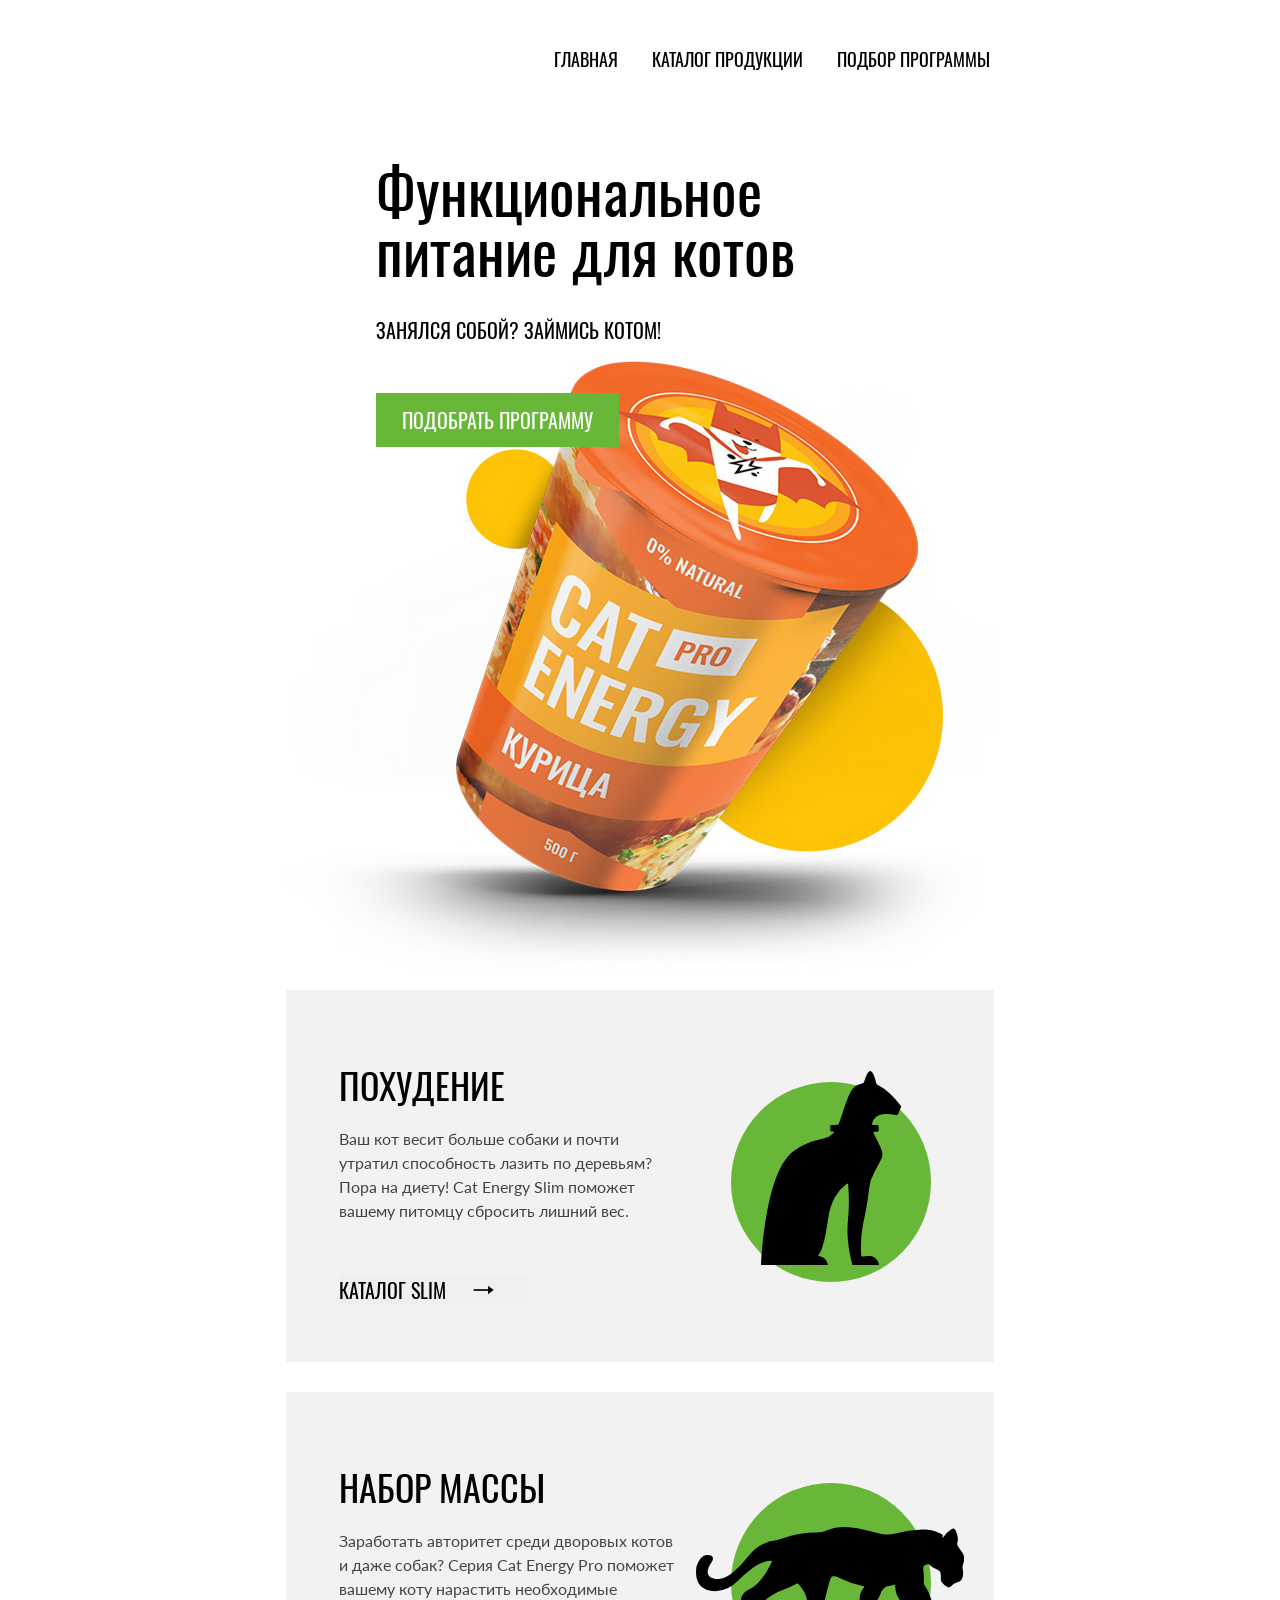
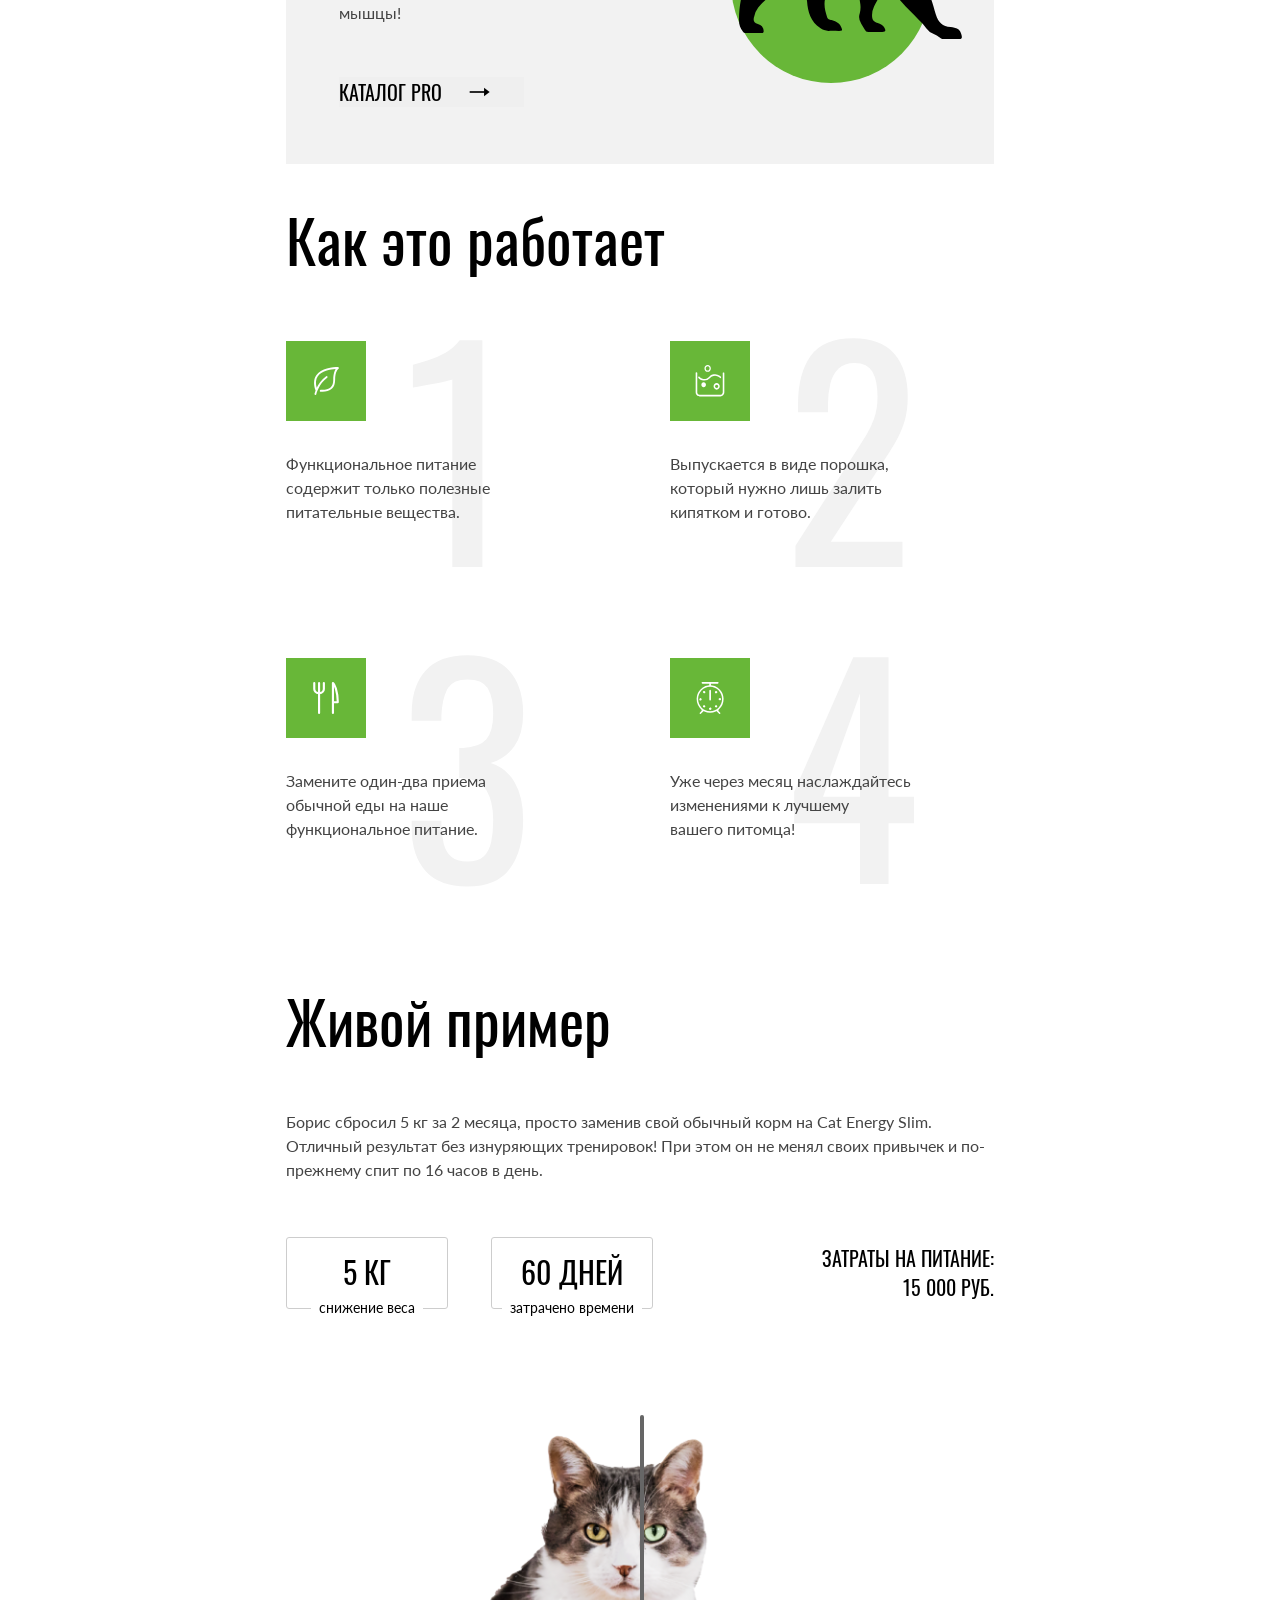
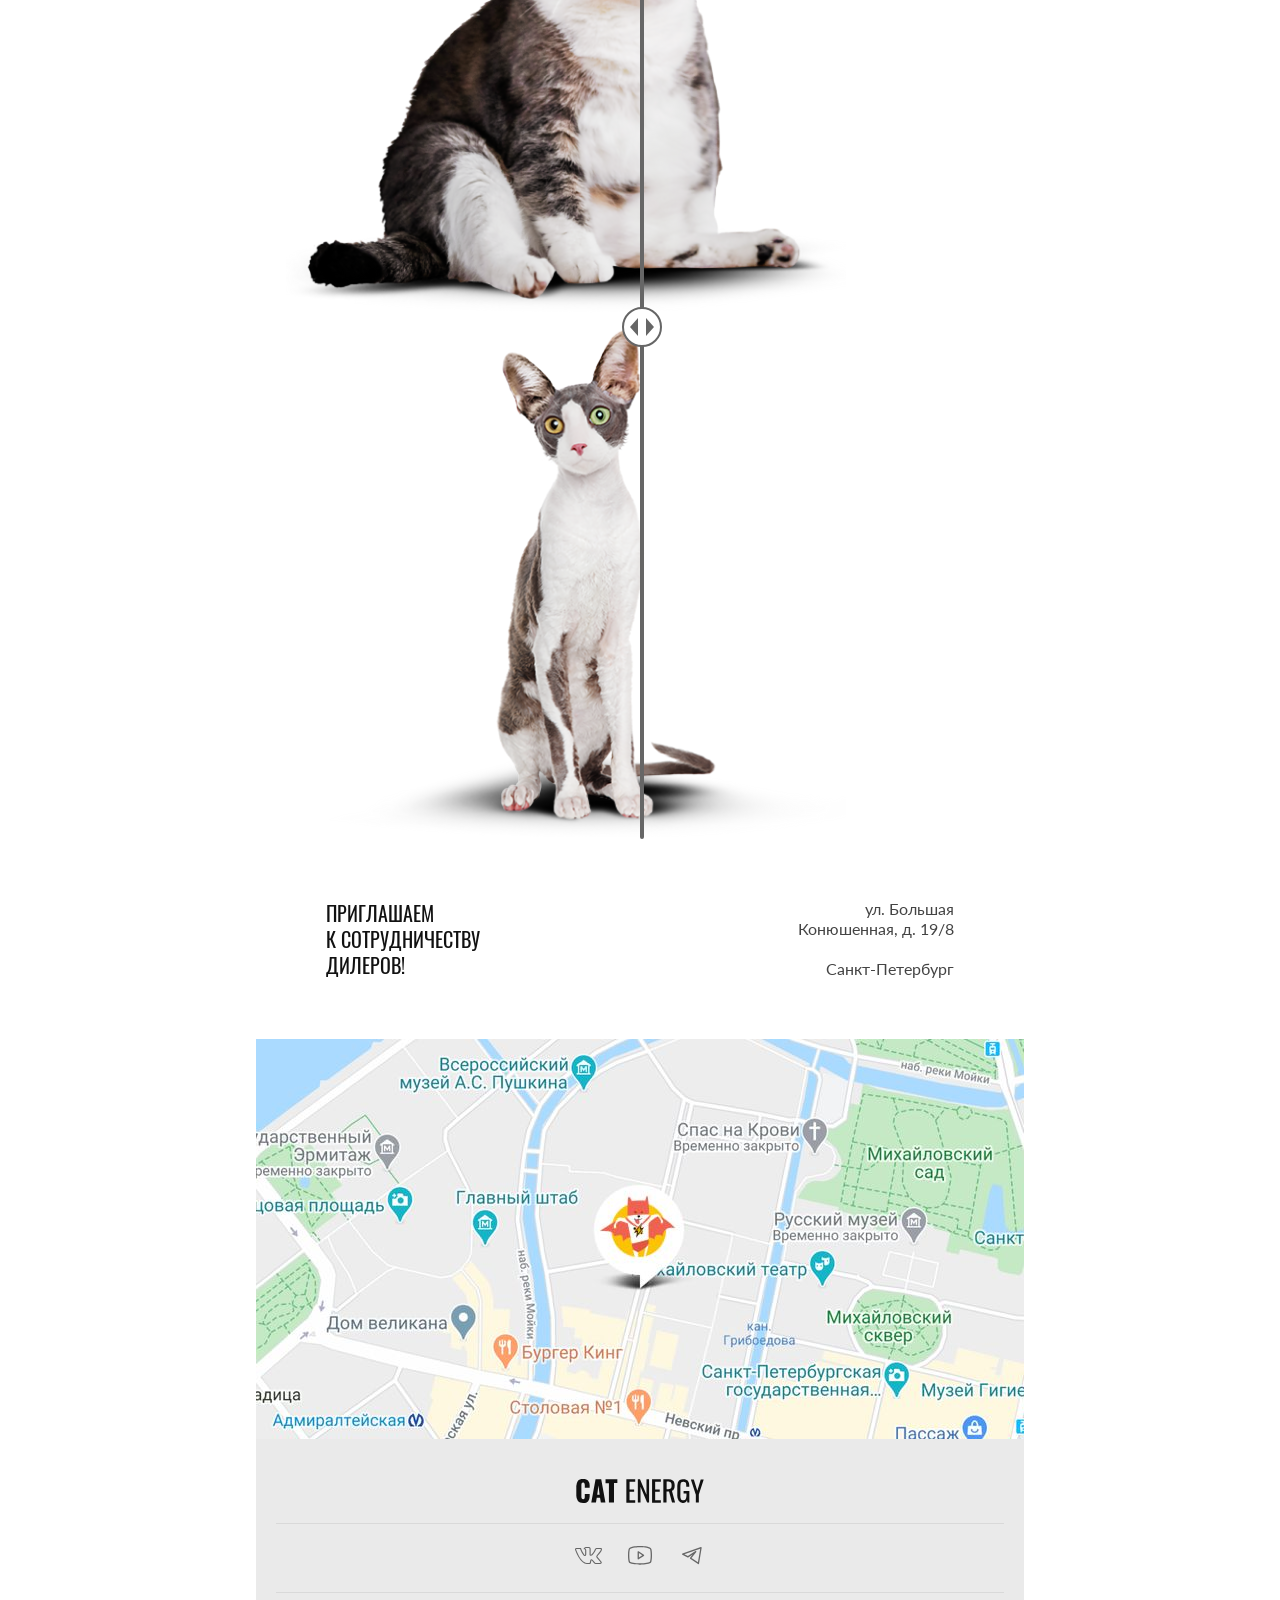
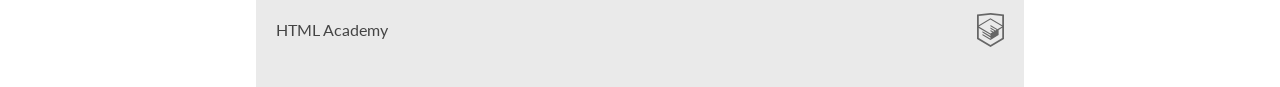
==== commit 239e78ac: "Deploying to gh-pages from @ SouLeha/2499479-cat-energy-2@8922fc4514f6cf582f9a401e46da01432beb75bc 🚀" ====
--- a/25/index.html
+++ b/25/index.html
@@ -1 +1 @@
-<!DOCTYPE html><html class="page" lang="ru"><head><meta charset="UTF-8"><title>CAT ENERGY</title><meta name="viewport" content="width=device-width,initial-scale=1"><link rel="stylesheet" href="styles/styles.css"><link rel="icon" href="favicon.ico"><link rel="icon" href="favicons/icon.svg" type="image/svg+xml"><link type="image/png" sizes="180x180" rel="apple-touch-icon" href="favicons/180.png"><link type="image/png" sizes="192x192" rel="icon" href="favicons/192.png"><link type="image/png" sizes="512x512" rel="icon" href="favicons/512.png"><link rel="manifest" href="manifest.json"><script src="scripts/index.js" defer="defer"></script></head><body class="page__body"><header class="main-header"><div class="main-header__navigation"><div class="main-header__wrapper"><a class="main-header__logo" href="#"><picture><source width="174" height="50" type="image/svg+xml" media="(min-width: 1440px)" srcset="images/index/logo-desktop.svg"><source width="174" height="50" type="image/svg+xml" media="(min-width: 768px)" srcset="images/index/logo-tablet.svg"><img class="logo-picture" src="images/index/logo-mobile.svg" width="33" height="38" alt="Логотип cat energy"></picture><img class="logo-words-mobile" src="images/index/logo-words-cat-energy-header.svg" width="101" height="18" alt="Текстовый логотип cat energy"> </a><button class="main-header__toggle" type="button"><span class="visually-hidden">Открыть меню</span></button> <button class="main-header__toggle-close" type="button"><span class="visually-hidden">Закрыть меню</span></button></div><div class="main-nav"><nav class="main-nav__wrapper"><ul class="main-nav__list"><li class="main-nav__link main-nav__link--current"><a href="index.html">Главная</a></li><li class="main-nav__link"><a href="catalog.html">Каталог продукции</a></li><li class="main-nav__link"><a href="#">Подбор программы</a></li></ul></nav></div></div><div class="main-header__container"><h1 class="main-header__title">Функциональное питание для котов</h1><span class="main-header__slogan">Занялся собой? Займись котом!</span><picture><source width="552" height="499" type="image/png" media="(min-width: 1440px)" srcset="images/index/index-cat-energy-product-desktop@1x.png, images/index/index-cat-energy-product-desktop@2x.png 2x"><source width="709" height="609" type="image/png" media="(min-width: 768px)" srcset="images/index/index-cat-energy-product-tablet@1x.png, images/index/index-cat-energy-product-tablet@2x.png 2x"><img class="main-header__product" src="images/index/index-cat-energy-product-mobile@1x.png" srcset="images/index/index-cat-energy-product-mobile@2x.png 2x" width="280" height="270" alt="оранжевый стакан с продукцией cat energy со вкусом курицы"></picture><button class="main-header__title-button" type="button">подобрать программу</button></div></header><section class="services"><h2 class="visually-hidden">Программы питания</h2><div class="services__item"><h3 class="services__title services__title-slim">Похудение</h3><p class="services__slogan">Ваш кот весит больше собаки и почти утратил способность лазить по деревьям? Пора на диету! Cat Energy Slim поможет вашему питомцу сбросить лишний вес.</p><button class="services__item-button" type="button">каталог slim</button></div><div class="services__item"><h3 class="services__title services__title-pro">Набор массы</h3><p class="services__slogan">Заработать авторитет среди дворовых котов и даже собак? Серия Cat Energy Pro поможет вашему коту нарастить необходимые мышцы!</p><button class="services__item-button" type="button">каталог pro</button></div></section><section class="advantages"><div class="advantages__wrapper"><h3 class="advantages__title">Как это работает</h3><ul class="advantages__list"><li class="advantages__item advantages__item--benefits">Функциональное питание содержит только полезные питательные вещества.</li><li class="advantages__item advantages__item--powder">Выпускается в виде порошка, который нужно лишь залить кипятком и готово.</li><li class="advantages__item advantages__item--tableware">Замените один-два приема обычной еды на наше функциональное питание.</li><li class="advantages__item advantages__item--clock">Уже через месяц наслаждайтесь изменениями к лучшему вашего питомца!</li></ul></div></section><section class="example"><h3 class="example__title">Живой пример</h3><p class="example__slogan">Борис сбросил 5 кг за 2 месяца, просто заменив свой обычный корм на Cat Energy Slim. Отличный результат без изнуряющих тренировок! При этом он не менял своих привычек и по-прежнему спит по 16 часов в день.</p><div class="example__item-result"><div class="example__item"><h4 class="example__item-title">5 кг</h4><p class="example__item-slogan">снижение веса</p></div><div class="example__item"><h4 class="example__item-title">60 дней</h4><p class="example__item-slogan">затрачено времени</p></div></div><h4 class="example__item-title-price">Затраты на питание: 15 000 РУБ.</h4><div class="example__slider"><picture><source width="560" height="512" type="image/png" media="(min-width: 768px)" srcset="images/index/fat-cat-tablet@1x.png, images/index/fat-cat-tablet@2x.png 2x"><img class="slider-fat-cat" src="images/index/fat-cat-mobile@1x.png" srcset="images/index/fat-cat-mobile@2x.png 2x" width="280" height="256" alt="изображение толстого котика слайд до похудения"></picture><picture><source width="560" height="512" type="image/png" media="(min-width: 768px)" srcset="images/index/slim-cat-tablet@1x.png, images/index/slim-cat-tablet@2x.png 2x"><img class="slider-slim-cat" src="images/index/slim-cat-mobile@1x.png" srcset="images/index/slim-cat-mobile@2x.png 2x" width="280" height="256" alt="изображение худого котика слайд после похудения"></picture><button class="example__slider-button" type="button"><span class="visually-hidden">Передвинуть ползунок слайдера</span></button></div></section><footer class="main-footer"><div class="main-footer__wrapper"><div class="main-footer__contacts contacts"><div class="contacts__container"><h2 class="contacts__title">приглашаем<br>к&nbsp;сотрудничеству дилеров!</h2><p class="contacts__text">ул. Большая Конюшенная, д. 19/8 Санкт-Петербург</p></div><div class="contacts__geoposition"><span class="visually-hidden">Геолокация магазина Cat Energy</span><picture><source width="1440" height="400" type="image/jpg" media="(min-width: 1440px)" srcset="images/location-cat-energy-desktop@1x.jpg, images/location-cat-energy-desktop@2x.jpg 2x"><source width="768" height="400" type="image/jpg" media="(min-width: 768px)" srcset="images/location-cat-energy-tablet@1x.jpg, images/location-cat-energy-tablet@2x.jpg 2x"><img class="geoposition-map" src="images/location-cat-energy-mobile@1x.jpg" srcset="images/location-cat-energy-mobile@2x.jpg 2x" width="320" height="362" alt="расположение магазина cat energy на карте по адресу: город Санкт-Петербург, улица Большая Конюшенная, дом 19/8"></picture></div></div><div class="main-footer__social social"><h2 class="social__title visually-hidden">Cat energy</h2><a class="social__logo-link" href="#"><img class="social__logo" src="images/index/logo-words-cat-energy-footer.svg" width="128" height="24" alt="Текстовый логотип cat-energy"></a><ul class="social__list"><li class="social__item"><a class="social__link social__link--vkontakte" href="https://vk.com/htmlacademy">Вконтакте</a></li><li class="social__item"><a class="social__link social__link--youtube" href="https://www.youtube.com/user/htmlacademyru">Ютуб</a></li><li class="social__item"><a class="social__link social__link--telegram" href="https://t.me/htmlacademy">Телеграмм</a></li></ul></div><div class="main-footer__copyright"><a class="main-footer__copyright-link" href="https://htmlacademy.ru/intensive/adaptive">HTML Academy</a></div></div></footer></body></html>+<!DOCTYPE html><html class="page" lang="ru"><head><meta charset="UTF-8"><title>CAT ENERGY</title><meta name="viewport" content="width=device-width,initial-scale=1"><link rel="stylesheet" href="styles/styles.css"><link rel="icon" href="favicon.ico"><link rel="icon" href="favicons/icon.svg" type="image/svg+xml"><link type="image/png" sizes="180x180" rel="apple-touch-icon" href="favicons/180.png"><link type="image/png" sizes="192x192" rel="icon" href="favicons/192.png"><link type="image/png" sizes="512x512" rel="icon" href="favicons/512.png"><link rel="manifest" href="manifest.json"><script src="scripts/index.js" defer="defer"></script></head><body class="page__body"><header class="main-header"><div class="main-header__navigation"><div class="main-header__wrapper"><a class="main-header__logo" href="#"><picture><source width="174" height="50" type="image/svg+xml" media="(min-width: 1440px)" srcset="images/index/logo-desktop.svg"><source width="174" height="50" type="image/svg+xml" media="(min-width: 768px)" srcset="images/index/logo-tablet.svg"><img class="logo-picture" src="images/index/logo-mobile.svg" width="33" height="38" alt="Логотип cat energy"></picture><img class="logo-words-mobile" src="images/index/logo-words-cat-energy-header.svg" width="101" height="18" alt="Текстовый логотип cat energy"> </a><button class="main-header__toggle" type="button"><span class="visually-hidden">Открыть меню</span></button> <button class="main-header__toggle-close" type="button"><span class="visually-hidden">Закрыть меню</span></button></div><div class="main-nav"><nav class="main-nav__wrapper"><ul class="main-nav__list"><li class="main-nav__link main-nav__link--current"><a href="index.html">Главная</a></li><li class="main-nav__link"><a href="catalog.html">Каталог продукции</a></li><li class="main-nav__link"><a href="#">Подбор программы</a></li></ul></nav></div></div><div class="main-header__container"><h1 class="main-header__title">Функциональное питание для котов</h1><span class="main-header__slogan">Занялся собой? Займись котом!</span><picture><source width="552" height="499" type="image/png" media="(min-width: 1440px)" srcset="images/index/index-cat-energy-product-desktop@1x.png, images/index/index-cat-energy-product-desktop@2x.png 2x"><source width="709" height="609" type="image/png" media="(min-width: 768px)" srcset="images/index/index-cat-energy-product-tablet@1x.png, images/index/index-cat-energy-product-tablet@2x.png 2x"><img class="main-header__product" src="images/index/index-cat-energy-product-mobile@1x.png" srcset="images/index/index-cat-energy-product-mobile@2x.png 2x" width="280" height="270" alt="оранжевый стакан с продукцией cat energy со вкусом курицы"></picture><button class="main-header__title-button" type="button">подобрать программу</button></div></header><section class="services"><h2 class="visually-hidden">Программы питания</h2><div class="services__item"><h3 class="services__title services__title-slim">Похудение</h3><p class="services__slogan">Ваш кот весит больше собаки и почти утратил способность лазить по деревьям? Пора на диету! Cat Energy Slim поможет вашему питомцу сбросить лишний вес.</p><button class="services__item-button" type="button">каталог slim</button></div><div class="services__item"><h3 class="services__title services__title-pro">Набор массы</h3><p class="services__slogan">Заработать авторитет среди дворовых котов и даже собак? Серия Cat Energy Pro поможет вашему коту нарастить необходимые мышцы!</p><button class="services__item-button" type="button">каталог pro</button></div></section><section class="advantages"><div class="advantages__wrapper"><h3 class="advantages__title">Как это работает</h3><ol class="advantages__list"><li class="advantages__item advantages__item--benefits">Функциональное питание содержит только полезные питательные вещества.</li><li class="advantages__item advantages__item--powder">Выпускается в виде порошка, который нужно лишь залить кипятком и готово.</li><li class="advantages__item advantages__item--tableware">Замените один-два приема обычной еды на наше функциональное питание.</li><li class="advantages__item advantages__item--clock">Уже через месяц наслаждайтесь изменениями к лучшему вашего&nbsp;питомца!</li></ol></div></section><section class="example"><h3 class="example__title">Живой пример</h3><p class="example__slogan">Борис сбросил 5 кг за 2 месяца, просто заменив свой обычный корм на Cat Energy Slim. Отличный результат без изнуряющих тренировок! При этом он не менял своих привычек и по-прежнему спит по 16 часов в день.</p><div class="example__item-promotion"><div class="example__item-result"><div class="example__item"><h4 class="example__item-title">5 кг</h4><p class="example__item-slogan">снижение веса</p></div><div class="example__item"><h4 class="example__item-title">60 дней</h4><p class="example__item-slogan">затрачено времени</p></div></div><p class="example__item-slogan-price">Затраты на питание: <span class="example__item-price">15 000 РУБ.</span></p></div><div class="example__slider"><picture><source width="560" height="512" type="image/png" media="(min-width: 768px)" srcset="images/index/fat-cat-tablet@1x.png, images/index/fat-cat-tablet@2x.png 2x"><img class="slider-fat-cat" src="images/index/fat-cat-mobile@1x.png" srcset="images/index/fat-cat-mobile@2x.png 2x" width="280" height="256" alt="изображение толстого котика слайд до похудения"></picture><picture><source width="560" height="512" type="image/png" media="(min-width: 768px)" srcset="images/index/slim-cat-tablet@1x.png, images/index/slim-cat-tablet@2x.png 2x"><img class="slider-slim-cat" src="images/index/slim-cat-mobile@1x.png" srcset="images/index/slim-cat-mobile@2x.png 2x" width="280" height="256" alt="изображение худого котика слайд после похудения"></picture><button class="example__slider-button" type="button"><span class="visually-hidden">Передвинуть ползунок слайдера</span></button></div></section><footer class="main-footer"><div class="main-footer__wrapper"><div class="main-footer__contacts contacts"><div class="contacts__container"><h2 class="contacts__title">приглашаем<br>к&nbsp;сотрудничеству дилеров!</h2><p class="contacts__text">ул. Большая Конюшенная, д. 19/8 <span class="contacts__text-city">Санкт-Петербург</span></p></div><div class="contacts__geoposition"><span class="visually-hidden">Геолокация магазина Cat Energy</span><picture><source width="1440" height="400" type="image/jpg" media="(min-width: 1440px)" srcset="images/location-cat-energy-desktop@1x.jpg, images/location-cat-energy-desktop@2x.jpg 2x"><source width="768" height="400" type="image/jpg" media="(min-width: 768px)" srcset="images/location-cat-energy-tablet@1x.jpg, images/location-cat-energy-tablet@2x.jpg 2x"><img class="geoposition-map" src="images/location-cat-energy-mobile@1x.jpg" srcset="images/location-cat-energy-mobile@2x.jpg 2x" width="320" height="362" alt="расположение магазина cat energy на карте по адресу: город Санкт-Петербург, улица Большая Конюшенная, дом 19/8"></picture></div></div><div class="main-footer__social social"><h2 class="social__title visually-hidden">Cat energy</h2><a class="social__logo-link" href="#"><img class="social__logo" src="images/index/logo-words-cat-energy-footer.svg" width="128" height="24" alt="Текстовый логотип cat-energy"></a><ul class="social__list"><li class="social__item"><a class="social__link social__link--vkontakte" href="https://vk.com/htmlacademy">Вконтакте</a></li><li class="social__item"><a class="social__link social__link--youtube" href="https://www.youtube.com/user/htmlacademyru">Ютуб</a></li><li class="social__item"><a class="social__link social__link--telegram" href="https://t.me/htmlacademy">Телеграмм</a></li></ul></div><div class="main-footer__copyright"><a class="main-footer__copyright-link" href="https://htmlacademy.ru/intensive/adaptive">HTML Academy</a></div></div></footer></body></html>
--- a/25/styles/styles.css
+++ b/25/styles/styles.css
@@ -1 +1 @@
-@font-face{font-family:Lato;font-weight:400;font-style:normal;src:url(../fonts/lato/Lato-Regular.woff2)format("woff2");font-display:swap}@font-face{font-family:Oswald;font-weight:400;font-style:normal;src:url(../fonts/oswald/oswaldregular.woff2)format("woff2");font-display:swap}*,:before,:after{box-sizing:border-box}html{height:100%}body{font-family:Lato,sans-serif}img{object-fit:contain;vertical-align:middle;max-width:100%}.visually-hidden{white-space:nowrap;-webkit-clip-path:inset(100%);clip-path:inset(100%);clip:rect(0 0 0 0);border:0;width:1px;height:1px;margin:-1px;padding:0;position:absolute;overflow:hidden}.page{color:#444;background-color:#fff;font-family:Lato,sans-serif;font-size:14px;line-height:18px}.page__body{min-height:100%;margin:0 auto;padding:0;font-family:Lato,sans-serif}.header,.main-header{margin:0}@media (width>=768px){.main-header__navigation{flex-wrap:wrap;justify-content:space-between;margin:25px 0 0;display:flex}}.main-header__wrapper{justify-content:space-between;align-items:center;margin:13px auto 15px;padding:0 20px;display:flex}@media (width>=768px){.main-header__wrapper{margin:0;padding:0 0 0 30px}}.main-header__logo{margin:0}.main-header__container{background-image:linear-gradient(#68b738d9,#68b738d9),url(../images/index/index-background-header-mobile@1x.png);background-repeat:no-repeat;background-size:320px 302px;margin:0 0 20px;padding-top:27px}@media (resolution>=2dppx){.main-header__container{background-image:linear-gradient(#68b738d9,#68b738d9),url(../images/index/index-background-header-mobile@2x.png)}}@media (width>=768px){.main-header__container{background-image:none;position:relative}}.main-header__title{color:#fff;text-transform:none;text-align:center;width:auto;margin:0 35px 25px;font-family:Oswald,sans-serif;font-size:36px;font-weight:400;line-height:36px;display:block}@media (width>=768px){.main-header__title{color:#000;text-align:start;width:420px;margin:38px 0 40px 120px;font-size:60px;line-height:60px}}.main-header__slogan{color:#fff;text-transform:uppercase;text-align:center;width:auto;margin:0 0 29px;font-family:Oswald,sans-serif;font-size:14px;font-weight:400;line-height:14px;display:block}@media (width>=768px){.main-header__slogan{color:#000;text-align:start;width:290px;margin-bottom:21px;margin-left:120px;font-size:20px;line-height:20px}}.main-header__product{margin:0 auto;display:block}.main-header__title-button{color:#fff;text-transform:uppercase;background-color:#68b738;border:none;margin:0 20px;padding:10px 64px;font-family:Oswald,sans-serif;font-size:16px;line-height:20px}@media (width>=768px){.main-header__title-button{margin-left:120px;padding:14px 26px;font-size:20px;line-height:26px;position:absolute;top:34%}}.main-header__toggle{background-color:#fff;background-image:url(../icons/stack.svg#icon-burger);background-repeat:no-repeat;background-size:24px 24px;border:none;width:24px;height:24px;margin:0}@media (width>=768px){.main-header__toggle{display:none}}.main-header__toggle-close{background-color:#fff;background-image:url(../icons/stack.svg#icon-cross);background-repeat:no-repeat;background-size:18px 18px;border:none;width:18px;height:18px;margin:0;display:none}@media (width>=768px){.main-header__toggle-close{display:none}}.logo-words-mobile{margin:0 0 0 56px}@media (width>=768px){.logo-words-mobile{display:none}}.main-nav{color:#000;background-color:#fff}.main-nav__toggle,.main-nav__wrapper{margin:0}.main-nav__list{margin:0;padding:0}@media (width>=768px){.main-nav__list{flex-wrap:wrap;justify-content:end;width:540px;display:flex}}.main-nav__list li:last-child{border-bottom:1px solid #e6e6e6;margin:0;padding:0}@media (width>=768px){.main-nav__list li:last-child{border:none;padding-right:34px}}.main-nav__link{text-transform:uppercase;text-align:center;color:#000;font-family:Oswald,sans-serif;font-size:20px;font-weight:400;line-height:20px;text-decoration:none;list-style-type:none}@media (width>=768px){.main-nav__link{border:none;padding-right:34px;font-size:18px;line-height:24px}}.main-nav__link a{color:#000;border-top:1px solid #e6e6e6;padding:22px 0 24px;text-decoration:none;display:block}@media (width>=768px){.main-nav__link a{border:none}}.main-nav__link--current{margin:0}.services{padding:0 20px;font-family:Lato,sans-serif}@media (width>=768px){.services{padding:0 30px}}.services__item{background-color:#f2f2f2;width:auto;margin:20px 0 0;padding-top:30px;padding-bottom:18px}@media (width>=768px){.services__item{position:relative}}.services__title{text-transform:uppercase;text-align:center;color:#000;flex-wrap:wrap;justify-content:start;align-items:center;gap:20px;margin:0 0 29px;font-family:Oswald,sans-serif;font-size:24px;font-weight:400;line-height:37px;display:flex;position:relative}@media (width>=768px){.services__title{text-align:start;margin-bottom:24px;margin-left:53px;font-size:36px;line-height:36px}}.services__title-slim:before{content:"";background-color:#68b738;border-radius:50%;width:50px;height:50px;margin:0;display:block}@media (width>=768px){.services__title-slim:before{width:200px;height:200px;margin-right:30px;position:absolute;top:25%;right:0}}.services__title-slim:after{content:"";background-image:url(../icons/stack.svg#icon-cat-slim);background-repeat:no-repeat;background-size:36px 50px;width:36px;height:50px;margin:0;position:absolute;top:-3px;left:7px}@media (width>=768px){.services__title-slim:after{background-size:140px 194px;width:140px;height:194px;top:25%;left:auto;right:10%}}.services__title-pro:before{content:"";background-color:#68b738;border-radius:50%;width:50px;height:50px;margin:0;display:block}@media (width>=768px){.services__title-pro:before{width:200px;height:200px;margin-right:30px;position:absolute;top:25%;right:0}}.services__title-pro:after{content:"";background-image:url(../icons/stack.svg#icon-cat-pro);background-repeat:no-repeat;background-size:67px 28px;width:67px;height:28px;margin:0;position:absolute;left:-9px}@media (width>=768px){.services__title-pro:after{background-size:268px 112px;width:268px;height:112px;top:25%;left:auto;right:10%}}.services__slogan{border-bottom:1px solid #d9d9d9;width:240px;margin-left:20px;padding-bottom:23px;font-size:14px;line-height:18px}@media (width>=768px){.services__slogan{border:none;margin-left:53px}}.services__item-button{text-transform:uppercase;text-align:center;color:#000;border:none;margin:0 0 0 20px;padding:4px;font-family:Oswald,sans-serif;font-size:16px;line-height:16px;display:flex}@media (width>=768px){.services__item-button{margin-left:53px}}.services__item-button:after{content:"";background-color:#000;width:24px;height:12px;margin-top:2px;margin-left:15px;display:block;-webkit-mask-image:url(../icons/stack.svg#icon-arrow);mask-image:url(../icons/stack.svg#icon-arrow);-webkit-mask-position:100%;mask-position:100%;-webkit-mask-size:24px 12px;mask-size:24px 12px;-webkit-mask-repeat:no-repeat;mask-repeat:no-repeat}.advantages{width:auto;margin:0 0 30px;padding:0 20px}.advantages__wrapper{margin:0}.advantages__title{text-align:start;color:#000;margin:20px 0 0;font-family:Oswald,sans-serif;font-size:36px;font-weight:400;line-height:40px}.advantages__list{margin:40px 0 0;padding:0;list-style-type:none}.advantages__item{justify-content:start;gap:20px;margin:0;display:flex}.advantages__item--benefits:before{background-image:url(../icons/stack.svg#icon-leaf);background-size:30px 32px}.advantages__item--powder:before{background-image:url(../icons/stack.svg#icon-solution);background-size:30px 32px}.advantages__item--tableware:before{background-image:url(../icons/stack.svg#icon-tableware);background-size:30px 32px}.advantages__item--clock:before{background-image:url(../icons/stack.svg#icon-clock);background-size:30px 32px}.advantages__item:before{content:"";background-color:#68b738;background-position:50%;background-repeat:no-repeat;flex-shrink:0;width:60px;height:60px;margin-bottom:20px;display:block}.example{background-color:#eaeaea;margin:0;padding:25px 20px 0}.example__title{text-align:start;color:#000;margin:0;font-family:Oswald,sans-serif;font-size:36px;font-weight:400;line-height:40px}.example__slogan{margin:0;padding:40px 0 0;font-family:Lato,sans-serif}.example__item-result{flex-wrap:wrap;justify-content:space-between;display:flex}.example__item-title{text-align:center;text-transform:uppercase;color:#000;border:1px solid #cdcdcd;border-radius:3px;width:124px;margin-bottom:0;padding:14px 0 17px;font-family:Oswald,sans-serif;font-size:24px;font-weight:400;line-height:24px;display:block}.example__item-title-price{text-transform:uppercase;text-align:center;color:#000;font-family:Oswald,sans-serif;font-size:14px;font-weight:400;line-height:20px}.example__item-slogan{text-align:center;color:#000;background-color:#eaeaea;width:86px;margin:-10px 0 0 18px;padding:0 4px;font-family:Lato,sans-serif;font-size:12px;font-weight:400;line-height:12px}.example__slider{margin:0;position:relative}.example__slider-button{cursor:pointer;background-color:#666;border:none;border-radius:2px;width:4px;height:100%;margin:0;padding:0;display:block;position:absolute;top:0;left:50%}.example__slider-button:before{content:"";background-color:#fff;border:2px solid #666;border-radius:50%;width:40px;height:40px;position:absolute;top:50%;left:50%;transform:translate(-50%,-50%)}.example__slider-button:after{content:"";background-color:#666;width:24px;height:18px;position:absolute;top:50%;left:50%;transform:translate(-50%,-50%);-webkit-mask-image:url(../icons/stack.svg#icon-slider-arrow);mask-image:url(../icons/stack.svg#icon-slider-arrow);-webkit-mask-position:50%;mask-position:50%;-webkit-mask-size:24px 18px;mask-size:24px 18px;-webkit-mask-repeat:no-repeat;mask-repeat:no-repeat}.catalog,.catalog__container{margin:0}.catalog__title{color:#000;font-family:Oswald,sans-serif;font-size:36px;font-weight:400;line-height:36px}.catalog__list{margin:0}.catalog__item{text-align:center;width:280px;list-style-type:none;display:block}.catalog__item-more:before{content:"";background-color:#666;width:30px;height:30px;margin:0 auto;display:block;-webkit-mask-image:url(../icons/stack.svg#icon-plus);mask-image:url(../icons/stack.svg#icon-plus);-webkit-mask-position:50%;mask-position:50%;-webkit-mask-size:30px 30px;mask-size:30px 30px;-webkit-mask-repeat:no-repeat;mask-repeat:no-repeat}.catalog__item-link{margin:0}.catalog__item-title{text-transform:uppercase;color:#222;font-family:Oswald,sans-serif;font-size:16px;font-weight:400;line-height:20px}.catalog__item-compound{font-family:Lato,sans-serif;font-size:12px;font-weight:400;line-height:16px}.catalog__list-description{list-style-type:none}.catalog__item-description{margin:0}.catalog__list-compound{list-style-type:none}.catalog__link{text-transform:uppercase;color:#fff;background-color:#68b738;font-family:Oswald,sans-serif;font-size:16px;font-weight:400;line-height:20px;text-decoration:none}.catalog__slogan{color:#444;font-family:Lato,sans-serif;font-size:12px;font-weight:400;line-height:16px}.catalog__link-button{color:#444;background-color:#f2f2f2}.aside,.aside__container{margin:0}.aside__title{color:#000;font-family:Oswald,sans-serif;font-size:24px;font-weight:400;line-height:24px}.aside__list{color:#444;font-family:Lato,sans-serif;font-size:14px;font-weight:400;line-height:14px;list-style-type:none}.aside__item{margin:0}.aside__item-title{color:#222;font-family:Oswald,sans-serif;font-size:16px;font-weight:400;line-height:16px}.aside__price{margin:0}.aside__link{text-transform:uppercase;color:#fff;background-color:#68b738;margin:0 auto;font-family:Oswald,sans-serif;font-size:16px;font-weight:400;line-height:20px;text-decoration:none}.aside__item-gift{background-color:#68b738;width:280px;margin:0 auto;display:block}.aside__slogan-gift:before{content:"";background-image:url(../icons/stack.svg#catalog_icon-gift);background-repeat:no-repeat;background-size:80px 80px;width:80px;height:80px;margin:0 auto;display:block}.aside__slogan-gift{text-transform:none;color:#fff;text-align:center;background-color:#68b738;width:162px;margin:0 auto;font-family:Lato,sans-serif;font-size:16px;font-weight:400;line-height:20px;text-decoration:none}.subscribes,.subscribes__container{margin:0}.subscribes__title{color:#000;font-family:Oswald,sans-serif;font-size:24px;font-weight:400;line-height:24px}.subscribes__slogan{color:#000;font-family:Oswald,sans-serif;font-size:16px;font-weight:400;line-height:24px}.subscribes__newsletter-form{margin:0}.subscribes__email{text-transform:uppercase;color:#444;font-family:Oswald,sans-serif;font-size:20px;font-weight:400;line-height:30px}.subscribes__button{text-transform:uppercase;color:#fff;background-color:#68b738;font-family:Oswald,sans-serif;font-size:20px;font-weight:400;line-height:26px;text-decoration:none}.main-footer,.main-footer__wrapper,.main-footer__contacts{margin:0}.main-footer__social{background-color:#eaeaea;margin:0;padding:40px 20px 0;display:block}.main-footer__copyright{background-color:#eaeaea;width:auto;margin:0 auto;padding:20px 20px 40px;font-family:Lato,sans-serif;font-size:16px;font-style:normal;font-weight:400;line-height:20px}.main-footer__copyright-link{color:#444;justify-content:space-between;align-items:center;text-decoration:none;display:flex}.main-footer__copyright-link:after{content:"";background-color:#666;width:27px;height:34px;display:block;position:relative;-webkit-mask-image:url(../icons/stack.svg#icon-logo-html-academy);mask-image:url(../icons/stack.svg#icon-logo-html-academy);-webkit-mask-size:27px 34px;mask-size:27px 34px;-webkit-mask-repeat:no-repeat;mask-repeat:no-repeat}.contacts{margin:0}.contacts__container{justify-content:space-between;align-items:center;margin:26px 0;display:flex}.contacts__title{text-transform:uppercase;color:#111;margin:0;padding:0 8px 0 20px;font-family:Oswald,sans-serif;font-size:16px;font-style:normal;font-weight:400;line-height:20px;list-style-type:none}.contacts__text{margin:0;padding:0 20px 0 8px;font-family:Lato,sans-serif;font-size:14px;line-height:20px}.contacts__geoposition{margin:0;padding:0}.social__logo-link{text-align:center;margin:0 auto;padding:0 0 20px;display:block}.social__list{border-top:1px solid #d9d9d9;border-bottom:1px solid #d9d9d9;justify-content:center;margin:0 auto;padding:20px 0;list-style-type:none;display:flex}.social__link{background-repeat:no-repeat;min-width:28px;min-height:28px;display:block}.social__item{margin:0;padding:0}.social__item:not(:last-child){margin-right:24px}.social__link--vkontakte{background-color:#666;width:28px;height:22px;font-size:0;text-decoration:none;-webkit-mask-image:url(../icons/stack.svg#icon-vkontakte);mask-image:url(../icons/stack.svg#icon-vkontakte);-webkit-mask-size:28px 22px;mask-size:28px 22px;-webkit-mask-repeat:no-repeat;mask-repeat:no-repeat}.social__link--youtube{background-color:#666;width:28px;height:22px;font-size:0;text-decoration:none;-webkit-mask-image:url(../icons/stack.svg#icon-youtube);mask-image:url(../icons/stack.svg#icon-youtube);-webkit-mask-size:28px 22px;mask-size:28px 22px;-webkit-mask-repeat:no-repeat;mask-repeat:no-repeat}.social__link--telegram{background-color:#666;width:28px;height:22px;font-size:0;text-decoration:none;-webkit-mask-image:url(../icons/stack.svg#icon-telegram);mask-image:url(../icons/stack.svg#icon-telegram);-webkit-mask-size:28px 22px;mask-size:28px 22px;-webkit-mask-repeat:no-repeat;mask-repeat:no-repeat}+@font-face{font-family:Lato;font-weight:400;font-style:normal;src:url(../fonts/lato/Lato-Regular.woff2)format("woff2");font-display:swap}@font-face{font-family:Oswald;font-weight:400;font-style:normal;src:url(../fonts/oswald/oswaldregular.woff2)format("woff2");font-display:swap}*,:before,:after{box-sizing:border-box}html{height:100%}body{font-family:Lato,sans-serif}img{object-fit:contain;vertical-align:middle;max-width:100%}.visually-hidden{white-space:nowrap;-webkit-clip-path:inset(100%);clip-path:inset(100%);clip:rect(0 0 0 0);border:0;width:1px;height:1px;margin:-1px;padding:0;position:absolute;overflow:hidden}.page{color:#444;background-color:#fff;font-family:Lato,sans-serif;font-size:14px;line-height:18px}.page__body{width:320px;min-height:100%;margin:0 auto;padding:0;font-family:Lato,sans-serif}@media (width>=768px){.page__body{width:768px}}.header,.main-header{margin:0}@media (width>=768px){.main-header__navigation{flex-wrap:wrap;justify-content:space-between;margin:25px 0 0;display:flex}}.main-header__wrapper{justify-content:space-between;align-items:center;margin:13px auto 15px;padding:0 20px;display:flex}@media (width>=768px){.main-header__wrapper{margin:0;padding:0 0 0 30px}}.main-header__logo{margin:0}.main-header__container{background-image:linear-gradient(#68b738d9,#68b738d9),url(../images/index/index-background-header-mobile@1x.png);background-repeat:no-repeat;background-size:320px 302px;margin:0 0 20px;padding-top:27px}@media (resolution>=2dppx){.main-header__container{background-image:linear-gradient(#68b738d9,#68b738d9),url(../images/index/index-background-header-mobile@2x.png)}}@media (width>=768px){.main-header__container{background-image:none;position:relative}}.main-header__title{color:#fff;text-transform:none;text-align:center;width:auto;margin:0 35px 25px;font-family:Oswald,sans-serif;font-size:36px;font-weight:400;line-height:36px;display:block}@media (width>=768px){.main-header__title{color:#000;text-align:start;width:420px;margin:38px 0 40px 120px;font-size:60px;line-height:60px}}.main-header__slogan{color:#fff;text-transform:uppercase;text-align:center;width:auto;margin:0 0 29px;font-family:Oswald,sans-serif;font-size:14px;font-weight:400;line-height:14px;display:block}@media (width>=768px){.main-header__slogan{color:#000;text-align:start;width:290px;margin-bottom:21px;margin-left:120px;font-size:20px;line-height:20px}}.main-header__product{margin:0 auto;display:block}.main-header__title-button{color:#fff;text-transform:uppercase;background-color:#68b738;border:none;margin:0 20px;padding:10px 64px;font-family:Oswald,sans-serif;font-size:16px;line-height:20px}@media (width>=768px){.main-header__title-button{margin-left:120px;padding:14px 26px;font-size:20px;line-height:26px;position:absolute;top:34%}}.main-header__toggle{background-color:#fff;background-image:url(../icons/stack.svg#icon-burger);background-repeat:no-repeat;background-size:24px 24px;border:none;width:24px;height:24px;margin:0}@media (width>=768px){.main-header__toggle{display:none}}.main-header__toggle-close{background-color:#fff;background-image:url(../icons/stack.svg#icon-cross);background-repeat:no-repeat;background-size:18px 18px;border:none;width:18px;height:18px;margin:0;display:none}@media (width>=768px){.main-header__toggle-close{display:none}}.logo-words-mobile{margin:0 0 0 56px}@media (width>=768px){.logo-words-mobile{display:none}}.main-nav{color:#000;background-color:#fff}.main-nav__toggle,.main-nav__wrapper{margin:0}.main-nav__list{margin:0;padding:0}@media (width>=768px){.main-nav__list{flex-wrap:wrap;justify-content:end;width:540px;display:flex}}.main-nav__list li:last-child{border-bottom:1px solid #e6e6e6;margin:0;padding:0}@media (width>=768px){.main-nav__list li:last-child{border:none;padding-right:34px}}.main-nav__link{text-transform:uppercase;text-align:center;color:#000;font-family:Oswald,sans-serif;font-size:20px;font-weight:400;line-height:20px;text-decoration:none;list-style-type:none}@media (width>=768px){.main-nav__link{border:none;padding-right:34px;font-size:18px;line-height:24px}}.main-nav__link a{color:#000;border-top:1px solid #e6e6e6;padding:22px 0 24px;text-decoration:none;display:block}@media (width>=768px){.main-nav__link a{border:none}}.main-nav__link--current{margin:0}.services{padding:0 20px;font-family:Lato,sans-serif}@media (width>=768px){.services{padding:0 30px}}.services__item{background-color:#f2f2f2;width:auto;margin:20px 0 0;padding-top:30px;padding-bottom:18px}@media (width>=768px){.services__item{margin-bottom:30px;padding-top:77px;padding-bottom:57px;position:relative}}.services__title{text-transform:uppercase;text-align:center;color:#000;flex-wrap:wrap;justify-content:start;align-items:center;gap:20px;margin:0 0 29px;font-family:Oswald,sans-serif;font-size:24px;font-weight:400;line-height:37px;display:flex;position:relative}@media (width>=768px){.services__title{text-align:start;margin-bottom:24px;margin-left:53px;font-size:36px;line-height:36px}}.services__title-slim:before{content:"";background-color:#68b738;border-radius:50%;width:50px;height:50px;margin:0;display:block}@media (width>=768px){.services__title-slim:before{width:200px;height:200px;margin-right:63px;position:absolute;top:15px;right:0}}.services__title-slim:after{content:"";background-image:url(../icons/stack.svg#icon-cat-slim);background-repeat:no-repeat;background-size:36px 50px;width:36px;height:50px;margin:0;position:absolute;top:-3px;left:7px}@media (width>=768px){.services__title-slim:after{background-size:140px 194px;width:140px;height:194px;margin-right:63px;top:4px;left:auto;right:30px}}.services__title-pro:before{content:"";background-color:#68b738;border-radius:50%;width:50px;height:50px;margin:0;display:block}@media (width>=768px){.services__title-pro:before{width:200px;height:200px;margin-right:63px;position:absolute;top:14px;right:0}}.services__title-pro:after{content:"";background-image:url(../icons/stack.svg#icon-cat-pro);background-repeat:no-repeat;background-size:67px 28px;width:67px;height:28px;margin:0;position:absolute;left:-9px}@media (width>=768px){.services__title-pro:after{background-size:268px 112px;width:268px;height:112px;margin-right:30px;top:58px;left:auto;right:0}}.services__slogan{border-bottom:1px solid #d9d9d9;width:260px;margin-left:20px;margin-right:20px;padding-bottom:23px;font-size:14px;line-height:18px}@media (width>=768px){.services__slogan{border:none;width:340px;margin:0 53px;padding-bottom:52px;font-size:16px;line-height:24px}}.services__item-button{text-transform:uppercase;text-align:center;color:#000;border:none;margin:0 0 0 20px;padding:0;font-family:Oswald,sans-serif;font-size:16px;line-height:16px;display:flex}@media (width>=768px){.services__item-button{margin-left:53px;font-size:20px;line-height:30px}}.services__item-button:after{content:"";background-color:#000;width:32px;height:10px;margin:auto 15px;display:block;-webkit-mask-image:url(../icons/stack.svg#icon-arrow);mask-image:url(../icons/stack.svg#icon-arrow);-webkit-mask-position:100%;mask-position:100%;-webkit-mask-size:32px 10px;mask-size:32px 10px;-webkit-mask-repeat:no-repeat;mask-repeat:no-repeat}@media (width>=768px){.services__item-button:after{align-items:center;margin:auto 25px}}.advantages{width:auto;margin:0 0 30px;padding:0 20px}@media (width>=768px){.advantages{margin-bottom:47px;padding:0 30px}}.advantages__wrapper{margin:0}.advantages__title{text-align:start;color:#000;margin:20px 0 0;font-family:Oswald,sans-serif;font-size:36px;font-weight:400;line-height:40px}@media (width>=768px){.advantages__title{margin-top:45px;margin-bottom:32px;font-size:60px;line-height:60px}}.advantages__list{margin:40px 0 0;padding:0;list-style-type:none}@media (width>=768px){.advantages__list{counter-reset:chapter;grid-template-columns:repeat(2,1fr);gap:37px 59px;margin:0;display:grid}}.advantages__item{justify-content:start;gap:20px;margin:0;display:flex}@media (width>=768px){.advantages__item{color:#444;padding-top:40px;padding-bottom:57px;padding-right:57px;font-family:Lato,sans-serif;font-size:16px;font-weight:400;line-height:24px;display:block;position:relative}.advantages__item:after{content:counter(chapter)"";z-index:-1;color:#f2f2f2;counter-increment:chapter;font-family:Oswald,Arial,sans-serif;font-size:280px;line-height:280px;display:block;position:absolute;top:0;right:76px}.advantages__item--benefits:after{right:100px}}.advantages__item--benefits:before{background-image:url(../icons/stack.svg#icon-leaf);background-size:30px 32px}.advantages__item--powder:before{background-image:url(../icons/stack.svg#icon-solution);background-size:30px 32px}.advantages__item--tableware:before{background-image:url(../icons/stack.svg#icon-tableware);background-size:30px 32px}.advantages__item--clock:before{background-image:url(../icons/stack.svg#icon-clock);background-size:30px 32px}.advantages__item:before{content:"";background-color:#68b738;background-position:50%;background-repeat:no-repeat;flex-shrink:0;width:60px;height:60px;margin-bottom:20px;display:block}@media (width>=768px){.advantages__item:before{width:80px;height:80px;margin-bottom:31px;margin-right:38px}}.example{background-color:#eaeaea;margin:0;padding:25px 20px 0}@media (width>=768px){.example{background-color:#fff;padding:45px 30px 0}}.example__title{text-align:start;color:#000;margin:0;font-family:Oswald,sans-serif;font-size:36px;font-weight:400;line-height:40px}@media (width>=768px){.example__title{font-size:60px;line-height:60px}}.example__slogan{margin:0;padding:40px 0 0;font-family:Lato,sans-serif}@media (width>=768px){.example__slogan{padding-top:60px;font-size:16px;line-height:24px}}.example__item-promotion{flex-wrap:wrap;justify-content:center;display:flex}@media (width>=768px){.example__item-promotion{justify-content:space-between;padding-top:55px;font-size:16px;line-height:24px}}.example__item-result{flex-wrap:wrap;justify-content:space-between;min-width:280px;margin-top:20px;display:flex}@media (width>=768px){.example__item-result{margin-top:0}.example__item{justify-content:start;width:auto;margin-right:43px}}.example__item-title{text-align:center;text-transform:uppercase;color:#000;border:1px solid #cdcdcd;border-radius:3px;width:124px;margin:0;padding:14px 0 17px;font-family:Oswald,sans-serif;font-size:24px;font-weight:400;line-height:24px;display:block}@media (width>=768px){.example__item-title{width:162px;padding:15px 28px 18px;font-size:30px;line-height:37px}}.example__item-slogan-price{text-transform:uppercase;text-align:center;color:#000;font-family:Oswald,sans-serif;font-size:14px;font-style:normal;font-weight:400;line-height:20px}@media (width>=768px){.example__item-slogan-price{text-align:end;align-self:start;width:180px;margin:11px 0 0;font-size:20px;line-height:20px}}.example__item-slogan{text-align:center;color:#000;background-color:#eaeaea;width:86px;margin:-10px 0 0 18px;padding:0 4px;font-family:Lato,sans-serif;font-size:12px;font-weight:400;line-height:12px}@media (width>=768px){.example__item-slogan{background-color:#fff;width:max-content;margin:-8px auto 0;padding:0 8px;font-size:14px;line-height:14px}.example__item-price{margin-top:9px;display:block}}.example__slider{margin:0;position:relative}@media (width>=768px){.example__slider{margin-top:100px}}.example__slider-button{cursor:pointer;background-color:#666;border:none;border-radius:2px;width:4px;height:100%;margin:0;padding:0;display:block;position:absolute;top:0;left:50%}.example__slider-button:before{content:"";background-color:#fff;border:2px solid #666;border-radius:50%;width:40px;height:40px;position:absolute;top:50%;left:50%;transform:translate(-50%,-50%)}.example__slider-button:after{content:"";background-color:#666;width:24px;height:18px;position:absolute;top:50%;left:50%;transform:translate(-50%,-50%);-webkit-mask-image:url(../icons/stack.svg#icon-slider-arrow);mask-image:url(../icons/stack.svg#icon-slider-arrow);-webkit-mask-position:50%;mask-position:50%;-webkit-mask-size:24px 18px;mask-size:24px 18px;-webkit-mask-repeat:no-repeat;mask-repeat:no-repeat}.catalog,.catalog__container{margin:0}.catalog__title{color:#000;font-family:Oswald,sans-serif;font-size:36px;font-weight:400;line-height:36px}.catalog__list{margin:0}.catalog__item{text-align:center;width:280px;list-style-type:none;display:block}.catalog__item-more:before{content:"";background-color:#666;width:30px;height:30px;margin:0 auto;display:block;-webkit-mask-image:url(../icons/stack.svg#icon-plus);mask-image:url(../icons/stack.svg#icon-plus);-webkit-mask-position:50%;mask-position:50%;-webkit-mask-size:30px 30px;mask-size:30px 30px;-webkit-mask-repeat:no-repeat;mask-repeat:no-repeat}.catalog__item-link{margin:0}.catalog__item-title{text-transform:uppercase;color:#222;font-family:Oswald,sans-serif;font-size:16px;font-weight:400;line-height:20px}.catalog__item-compound{font-family:Lato,sans-serif;font-size:12px;font-weight:400;line-height:16px}.catalog__list-description{list-style-type:none}.catalog__item-description{margin:0}.catalog__list-compound{list-style-type:none}.catalog__link{text-transform:uppercase;color:#fff;background-color:#68b738;font-family:Oswald,sans-serif;font-size:16px;font-weight:400;line-height:20px;text-decoration:none}.catalog__slogan{color:#444;font-family:Lato,sans-serif;font-size:12px;font-weight:400;line-height:16px}.catalog__link-button{color:#444;background-color:#f2f2f2}.aside,.aside__container{margin:0}.aside__title{color:#000;font-family:Oswald,sans-serif;font-size:24px;font-weight:400;line-height:24px}.aside__list{color:#444;font-family:Lato,sans-serif;font-size:14px;font-weight:400;line-height:14px;list-style-type:none}.aside__item{margin:0}.aside__item-title{color:#222;font-family:Oswald,sans-serif;font-size:16px;font-weight:400;line-height:16px}.aside__price{margin:0}.aside__link{text-transform:uppercase;color:#fff;background-color:#68b738;margin:0 auto;font-family:Oswald,sans-serif;font-size:16px;font-weight:400;line-height:20px;text-decoration:none}.aside__item-gift{background-color:#68b738;width:280px;margin:0 auto;display:block}.aside__slogan-gift:before{content:"";background-image:url(../icons/stack.svg#catalog_icon-gift);background-repeat:no-repeat;background-size:80px 80px;width:80px;height:80px;margin:0 auto;display:block}.aside__slogan-gift{text-transform:none;color:#fff;text-align:center;background-color:#68b738;width:162px;margin:0 auto;font-family:Lato,sans-serif;font-size:16px;font-weight:400;line-height:20px;text-decoration:none}.subscribes,.subscribes__container{margin:0}.subscribes__title{color:#000;font-family:Oswald,sans-serif;font-size:24px;font-weight:400;line-height:24px}.subscribes__slogan{color:#000;font-family:Oswald,sans-serif;font-size:16px;font-weight:400;line-height:24px}.subscribes__newsletter-form{margin:0}.subscribes__email{text-transform:uppercase;color:#444;font-family:Oswald,sans-serif;font-size:20px;font-weight:400;line-height:30px}.subscribes__button{text-transform:uppercase;color:#fff;background-color:#68b738;font-family:Oswald,sans-serif;font-size:20px;font-weight:400;line-height:26px;text-decoration:none}.main-footer,.main-footer__wrapper,.main-footer__contacts{margin:0}.main-footer__social{background-color:#eaeaea;margin:0;padding:40px 20px 0;display:block}.main-footer__copyright{background-color:#eaeaea;width:auto;margin:0 auto;padding:20px 20px 40px;font-family:Lato,sans-serif;font-size:16px;font-style:normal;font-weight:400;line-height:20px}.main-footer__copyright-link{color:#444;justify-content:space-between;align-items:center;text-decoration:none;display:flex}.main-footer__copyright-link:after{content:"";background-color:#666;width:27px;height:34px;display:block;position:relative;-webkit-mask-image:url(../icons/stack.svg#icon-logo-html-academy);mask-image:url(../icons/stack.svg#icon-logo-html-academy);-webkit-mask-size:27px 34px;mask-size:27px 34px;-webkit-mask-repeat:no-repeat;mask-repeat:no-repeat}.contacts{margin:0}.contacts__container{justify-content:space-between;align-items:center;margin:26px 0;display:flex}@media (width>=768px){.contacts__container{margin:60px 70px}}.contacts__title{text-transform:uppercase;color:#111;margin:0;padding:0 8px 0 20px;font-family:Oswald,sans-serif;font-size:16px;font-style:normal;font-weight:400;line-height:20px;list-style-type:none}@media (width>=768px){.contacts__title{width:170px;padding:0;font-size:20px;line-height:26px}}.contacts__text{margin:0;padding:0 20px 0 8px;font-family:Lato,sans-serif;font-size:14px;line-height:20px}@media (width>=768px){.contacts__text{text-align:end;width:160px;padding:0;font-size:16px;line-height:20px}.contacts__text .contacts__text-city{margin-top:20px;display:block}}.contacts__geoposition{margin:0;padding:0}.social__logo-link{text-align:center;margin:0 auto;padding:0 0 20px;display:block}.social__list{border-top:1px solid #d9d9d9;border-bottom:1px solid #d9d9d9;justify-content:center;margin:0 auto;padding:20px 0;list-style-type:none;display:flex}.social__link{background-repeat:no-repeat;min-width:28px;min-height:28px;display:block}.social__item{margin:0;padding:0}.social__item:not(:last-child){margin-right:24px}.social__link--vkontakte{background-color:#666;width:28px;height:22px;font-size:0;text-decoration:none;-webkit-mask-image:url(../icons/stack.svg#icon-vkontakte);mask-image:url(../icons/stack.svg#icon-vkontakte);-webkit-mask-size:28px 22px;mask-size:28px 22px;-webkit-mask-repeat:no-repeat;mask-repeat:no-repeat}.social__link--youtube{background-color:#666;width:28px;height:22px;font-size:0;text-decoration:none;-webkit-mask-image:url(../icons/stack.svg#icon-youtube);mask-image:url(../icons/stack.svg#icon-youtube);-webkit-mask-size:28px 22px;mask-size:28px 22px;-webkit-mask-repeat:no-repeat;mask-repeat:no-repeat}.social__link--telegram{background-color:#666;width:28px;height:22px;font-size:0;text-decoration:none;-webkit-mask-image:url(../icons/stack.svg#icon-telegram);mask-image:url(../icons/stack.svg#icon-telegram);-webkit-mask-size:28px 22px;mask-size:28px 22px;-webkit-mask-repeat:no-repeat;mask-repeat:no-repeat}
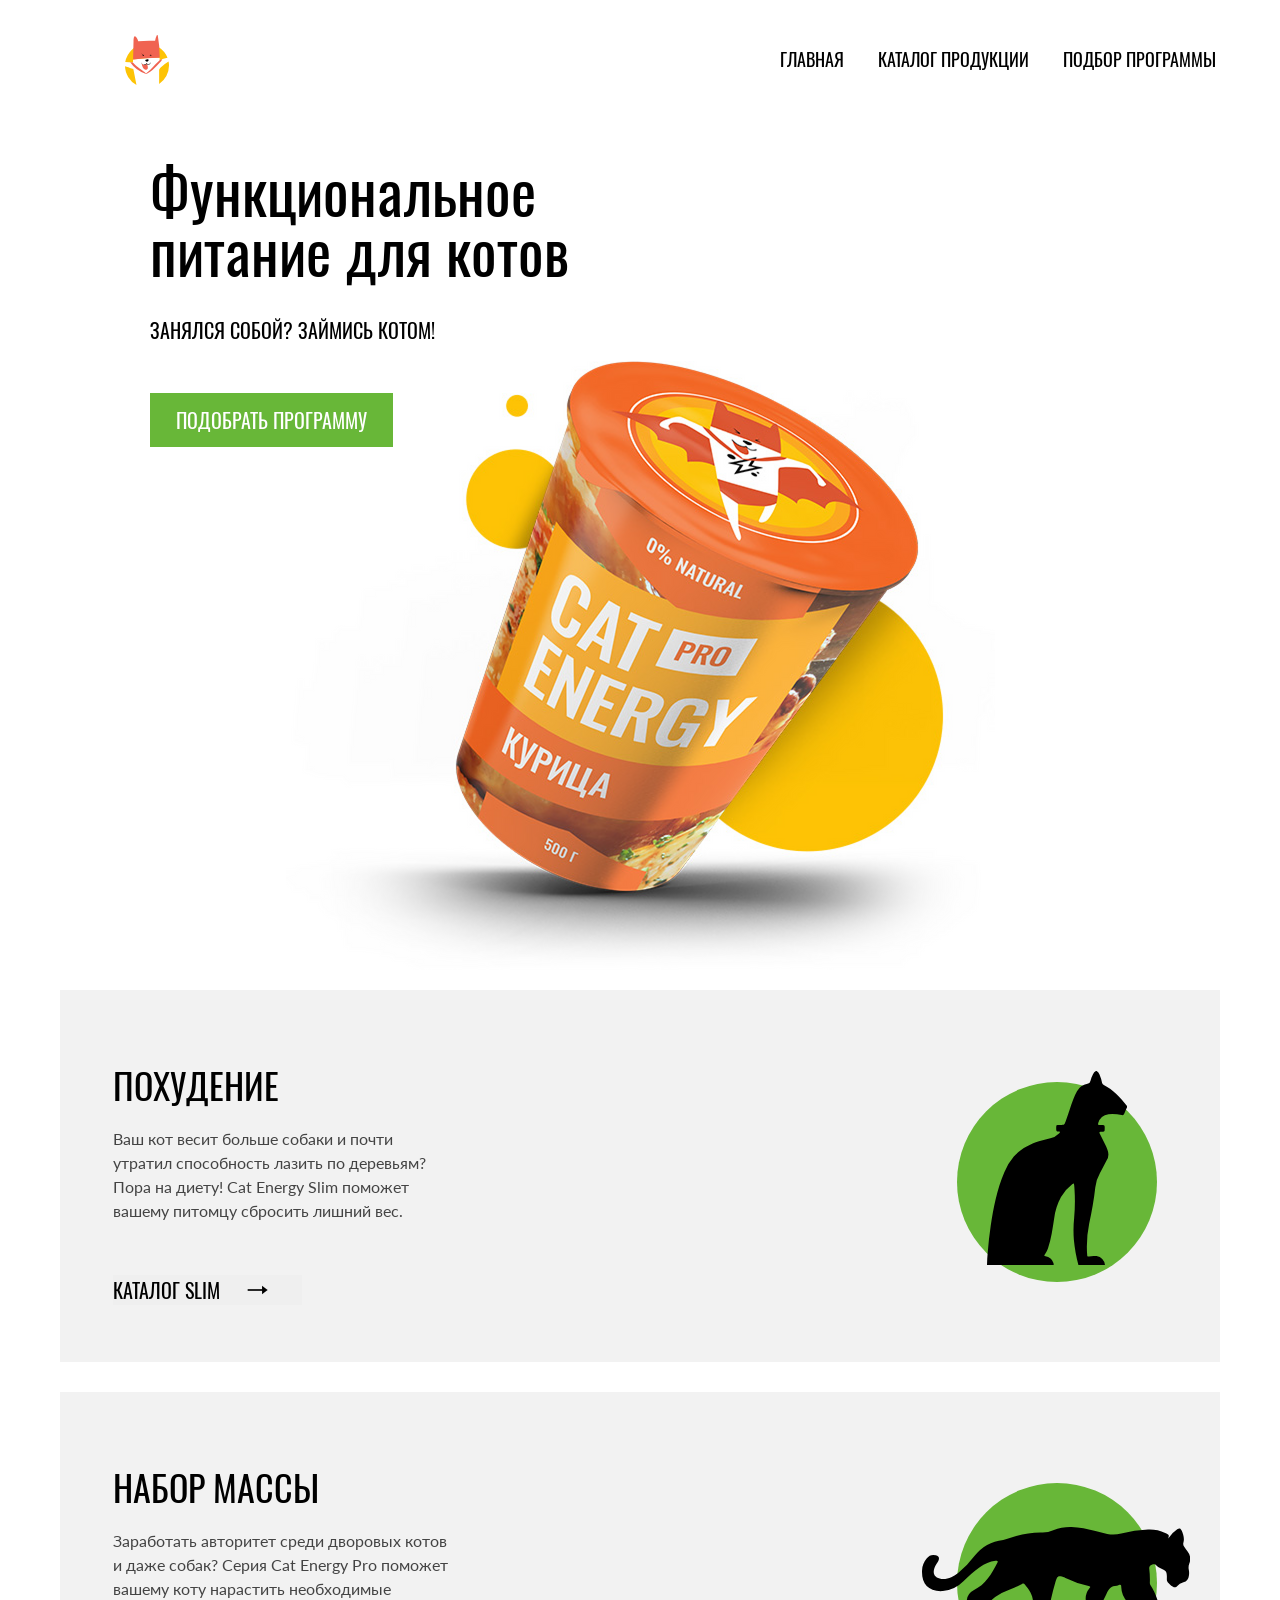
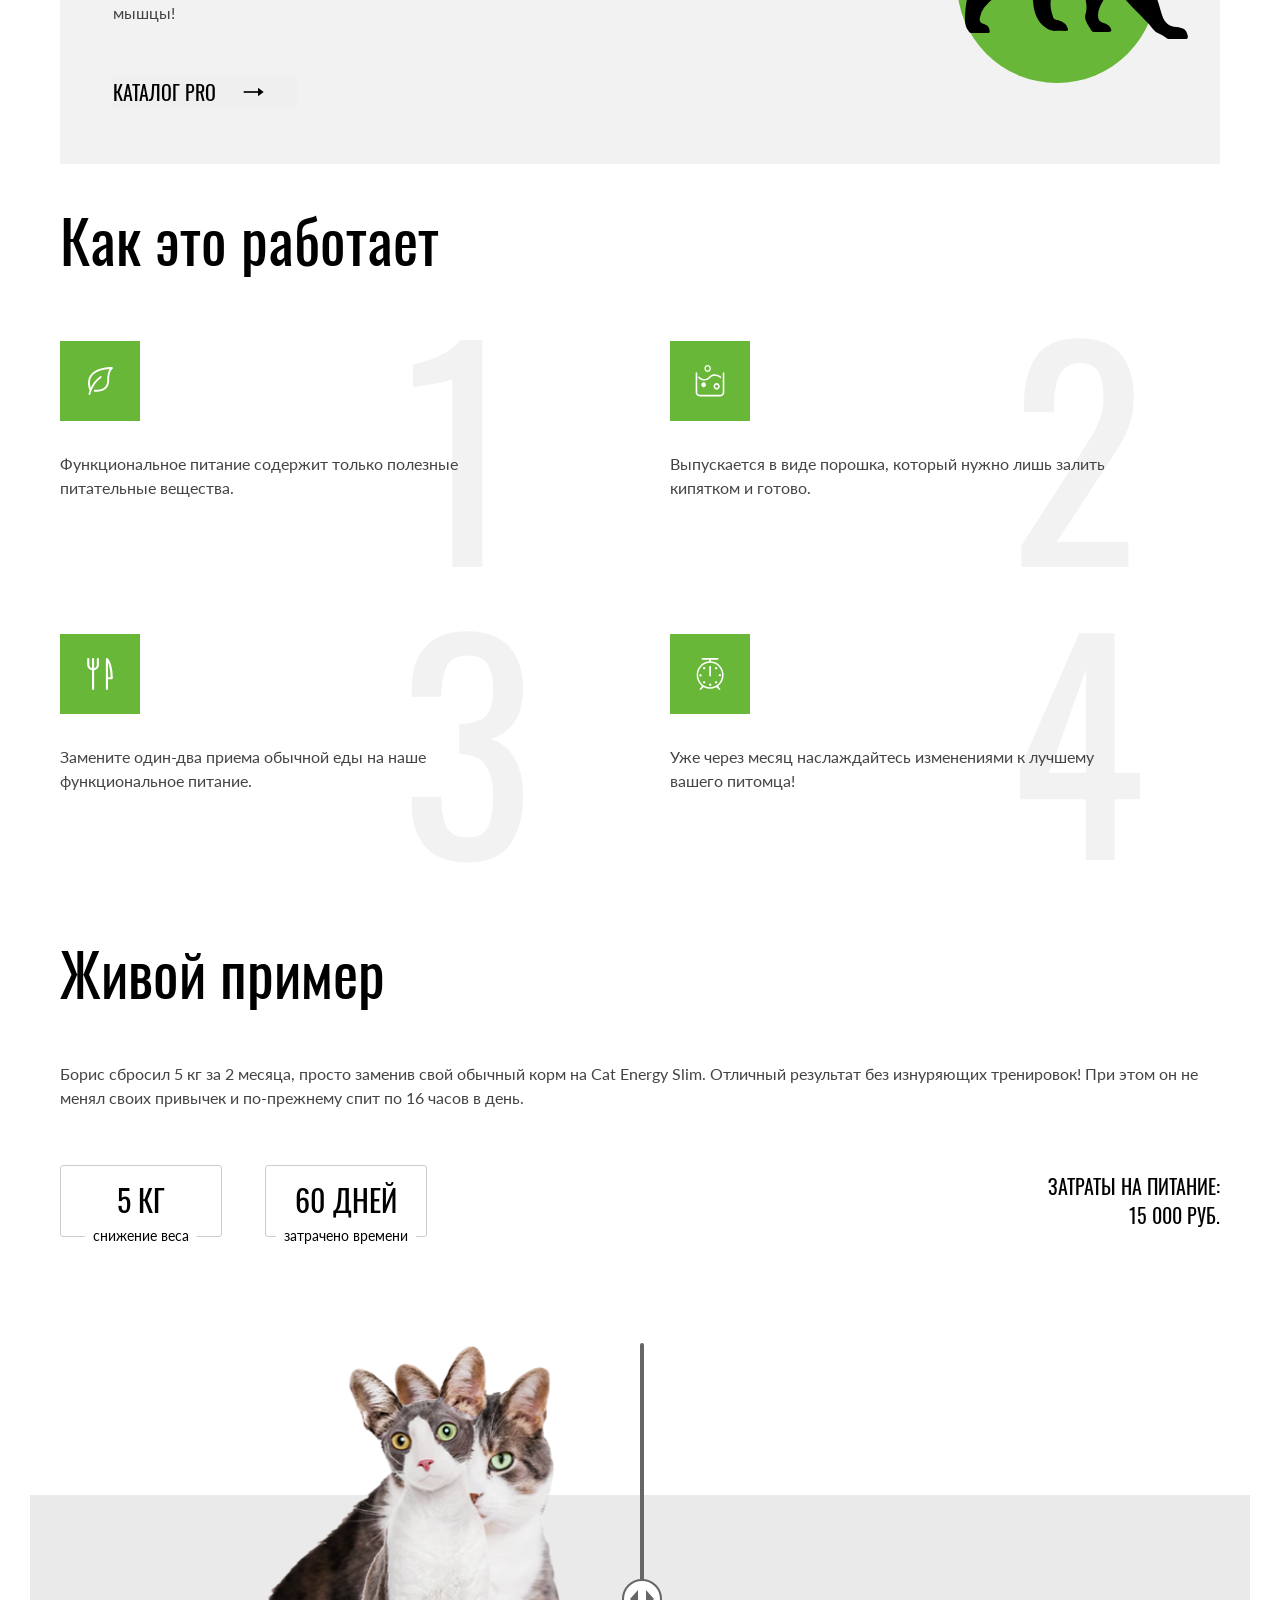
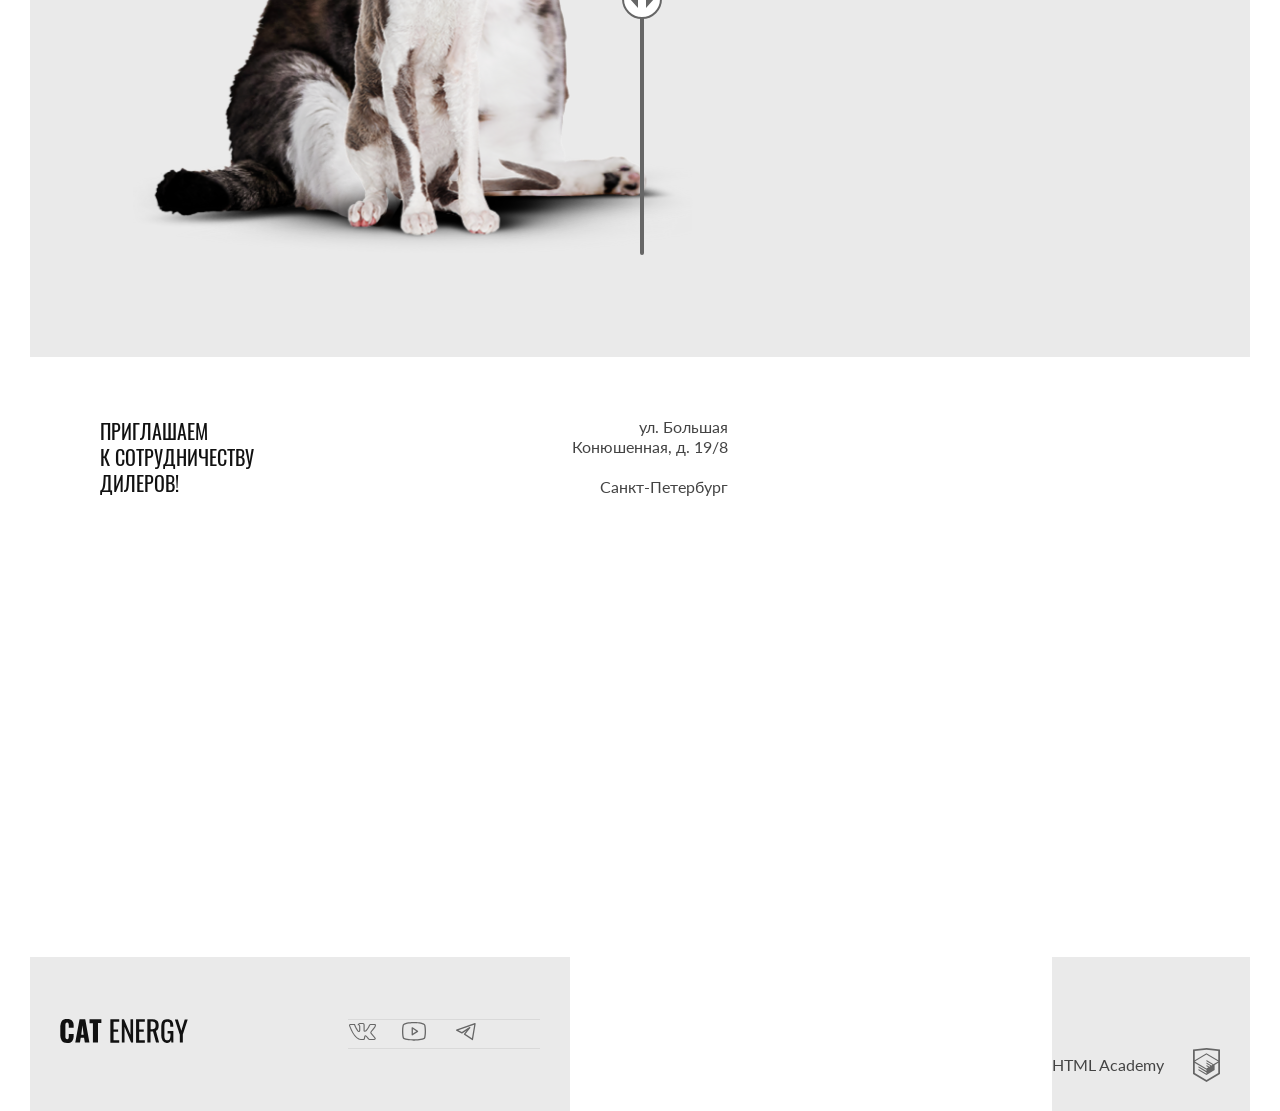
==== commit c68fa791: "Deploying to gh-pages from @ SouLeha/2499479-cat-energy-2@8922fc4514f6cf582f9a401e46da01432beb75bc 🚀" ====
--- a/25/index.html
+++ b/25/index.html
@@ -1 +1 @@
-<!DOCTYPE html><html class="page" lang="ru"><head><meta charset="UTF-8"><title>CAT ENERGY</title><meta name="viewport" content="width=device-width,initial-scale=1"><link rel="stylesheet" href="styles/styles.css"><link rel="icon" href="favicon.ico"><link rel="icon" href="favicons/icon.svg" type="image/svg+xml"><link type="image/png" sizes="180x180" rel="apple-touch-icon" href="favicons/180.png"><link type="image/png" sizes="192x192" rel="icon" href="favicons/192.png"><link type="image/png" sizes="512x512" rel="icon" href="favicons/512.png"><link rel="manifest" href="manifest.json"><script src="scripts/index.js" defer="defer"></script></head><body class="page__body"><header class="main-header"><div class="main-header__navigation"><div class="main-header__wrapper"><a class="main-header__logo" href="#"><picture><source width="174" height="50" type="image/svg+xml" media="(min-width: 1440px)" srcset="images/index/logo-desktop.svg"><source width="174" height="50" type="image/svg+xml" media="(min-width: 768px)" srcset="images/index/logo-tablet.svg"><img class="logo-picture" src="images/index/logo-mobile.svg" width="33" height="38" alt="Логотип cat energy"></picture><img class="logo-words-mobile" src="images/index/logo-words-cat-energy-header.svg" width="101" height="18" alt="Текстовый логотип cat energy"> </a><button class="main-header__toggle" type="button"><span class="visually-hidden">Открыть меню</span></button> <button class="main-header__toggle-close" type="button"><span class="visually-hidden">Закрыть меню</span></button></div><div class="main-nav"><nav class="main-nav__wrapper"><ul class="main-nav__list"><li class="main-nav__link main-nav__link--current"><a href="index.html">Главная</a></li><li class="main-nav__link"><a href="catalog.html">Каталог продукции</a></li><li class="main-nav__link"><a href="#">Подбор программы</a></li></ul></nav></div></div><div class="main-header__container"><h1 class="main-header__title">Функциональное питание для котов</h1><span class="main-header__slogan">Занялся собой? Займись котом!</span><picture><source width="552" height="499" type="image/png" media="(min-width: 1440px)" srcset="images/index/index-cat-energy-product-desktop@1x.png, images/index/index-cat-energy-product-desktop@2x.png 2x"><source width="709" height="609" type="image/png" media="(min-width: 768px)" srcset="images/index/index-cat-energy-product-tablet@1x.png, images/index/index-cat-energy-product-tablet@2x.png 2x"><img class="main-header__product" src="images/index/index-cat-energy-product-mobile@1x.png" srcset="images/index/index-cat-energy-product-mobile@2x.png 2x" width="280" height="270" alt="оранжевый стакан с продукцией cat energy со вкусом курицы"></picture><button class="main-header__title-button" type="button">подобрать программу</button></div></header><section class="services"><h2 class="visually-hidden">Программы питания</h2><div class="services__item"><h3 class="services__title services__title-slim">Похудение</h3><p class="services__slogan">Ваш кот весит больше собаки и почти утратил способность лазить по деревьям? Пора на диету! Cat Energy Slim поможет вашему питомцу сбросить лишний вес.</p><button class="services__item-button" type="button">каталог slim</button></div><div class="services__item"><h3 class="services__title services__title-pro">Набор массы</h3><p class="services__slogan">Заработать авторитет среди дворовых котов и даже собак? Серия Cat Energy Pro поможет вашему коту нарастить необходимые мышцы!</p><button class="services__item-button" type="button">каталог pro</button></div></section><section class="advantages"><div class="advantages__wrapper"><h3 class="advantages__title">Как это работает</h3><ol class="advantages__list"><li class="advantages__item advantages__item--benefits">Функциональное питание содержит только полезные питательные вещества.</li><li class="advantages__item advantages__item--powder">Выпускается в виде порошка, который нужно лишь залить кипятком и готово.</li><li class="advantages__item advantages__item--tableware">Замените один-два приема обычной еды на наше функциональное питание.</li><li class="advantages__item advantages__item--clock">Уже через месяц наслаждайтесь изменениями к лучшему вашего&nbsp;питомца!</li></ol></div></section><section class="example"><h3 class="example__title">Живой пример</h3><p class="example__slogan">Борис сбросил 5 кг за 2 месяца, просто заменив свой обычный корм на Cat Energy Slim. Отличный результат без изнуряющих тренировок! При этом он не менял своих привычек и по-прежнему спит по 16 часов в день.</p><div class="example__item-promotion"><div class="example__item-result"><div class="example__item"><h4 class="example__item-title">5 кг</h4><p class="example__item-slogan">снижение веса</p></div><div class="example__item"><h4 class="example__item-title">60 дней</h4><p class="example__item-slogan">затрачено времени</p></div></div><p class="example__item-slogan-price">Затраты на питание: <span class="example__item-price">15 000 РУБ.</span></p></div><div class="example__slider"><picture><source width="560" height="512" type="image/png" media="(min-width: 768px)" srcset="images/index/fat-cat-tablet@1x.png, images/index/fat-cat-tablet@2x.png 2x"><img class="slider-fat-cat" src="images/index/fat-cat-mobile@1x.png" srcset="images/index/fat-cat-mobile@2x.png 2x" width="280" height="256" alt="изображение толстого котика слайд до похудения"></picture><picture><source width="560" height="512" type="image/png" media="(min-width: 768px)" srcset="images/index/slim-cat-tablet@1x.png, images/index/slim-cat-tablet@2x.png 2x"><img class="slider-slim-cat" src="images/index/slim-cat-mobile@1x.png" srcset="images/index/slim-cat-mobile@2x.png 2x" width="280" height="256" alt="изображение худого котика слайд после похудения"></picture><button class="example__slider-button" type="button"><span class="visually-hidden">Передвинуть ползунок слайдера</span></button></div></section><footer class="main-footer"><div class="main-footer__wrapper"><div class="main-footer__contacts contacts"><div class="contacts__container"><h2 class="contacts__title">приглашаем<br>к&nbsp;сотрудничеству дилеров!</h2><p class="contacts__text">ул. Большая Конюшенная, д. 19/8 <span class="contacts__text-city">Санкт-Петербург</span></p></div><div class="contacts__geoposition"><span class="visually-hidden">Геолокация магазина Cat Energy</span><picture><source width="1440" height="400" type="image/jpg" media="(min-width: 1440px)" srcset="images/location-cat-energy-desktop@1x.jpg, images/location-cat-energy-desktop@2x.jpg 2x"><source width="768" height="400" type="image/jpg" media="(min-width: 768px)" srcset="images/location-cat-energy-tablet@1x.jpg, images/location-cat-energy-tablet@2x.jpg 2x"><img class="geoposition-map" src="images/location-cat-energy-mobile@1x.jpg" srcset="images/location-cat-energy-mobile@2x.jpg 2x" width="320" height="362" alt="расположение магазина cat energy на карте по адресу: город Санкт-Петербург, улица Большая Конюшенная, дом 19/8"></picture></div></div><div class="main-footer__social social"><h2 class="social__title visually-hidden">Cat energy</h2><a class="social__logo-link" href="#"><img class="social__logo" src="images/index/logo-words-cat-energy-footer.svg" width="128" height="24" alt="Текстовый логотип cat-energy"></a><ul class="social__list"><li class="social__item"><a class="social__link social__link--vkontakte" href="https://vk.com/htmlacademy">Вконтакте</a></li><li class="social__item"><a class="social__link social__link--youtube" href="https://www.youtube.com/user/htmlacademyru">Ютуб</a></li><li class="social__item"><a class="social__link social__link--telegram" href="https://t.me/htmlacademy">Телеграмм</a></li></ul></div><div class="main-footer__copyright"><a class="main-footer__copyright-link" href="https://htmlacademy.ru/intensive/adaptive">HTML Academy</a></div></div></footer></body></html>+<!DOCTYPE html><html class="page" lang="ru"><head><meta charset="UTF-8"><title>CAT ENERGY</title><meta name="viewport" content="width=device-width,initial-scale=1"><link rel="stylesheet" href="styles/styles.css"><link rel="icon" href="favicon.ico"><link rel="icon" href="favicons/icon.svg" type="image/svg+xml"><link type="image/png" sizes="180x180" rel="apple-touch-icon" href="favicons/180.png"><link type="image/png" sizes="192x192" rel="icon" href="favicons/192.png"><link type="image/png" sizes="512x512" rel="icon" href="favicons/512.png"><link rel="manifest" href="manifest.json"><script src="scripts/index.js" defer="defer"></script></head><body class="page__body"><header class="main-header"><div class="main-header__navigation"><div class="main-header__wrapper"><a class="main-header__logo" href="#"><picture><source width="174" height="50" type="image/svg+xml" media="(min-width: 1440px)" srcset="images/index/logo-desktop.svg"><source width="174" height="50" type="image/svg+xml" media="(min-width: 768px)" srcset="images/index/logo-tablet.svg"><img class="logo-picture" src="images/index/logo-mobile.svg" width="33" height="38" alt="Логотип cat energy"></picture><img class="logo-words-mobile" src="images/index/logo-words-cat-energy-header.svg" width="101" height="18" alt="Текстовый логотип cat energy"> </a><button class="main-header__toggle" type="button"><span class="visually-hidden">Открыть меню</span></button> <button class="main-header__toggle-close" type="button"><span class="visually-hidden">Закрыть меню</span></button></div><div class="main-nav"><nav class="main-nav__wrapper"><ul class="main-nav__list"><li class="main-nav__link main-nav__link--current"><a href="index.html">Главная</a></li><li class="main-nav__link"><a href="catalog.html">Каталог продукции</a></li><li class="main-nav__link"><a href="#">Подбор программы</a></li></ul></nav></div></div><div class="main-header__container"><h1 class="main-header__title">Функциональное питание для котов</h1><span class="main-header__slogan">Занялся собой? Займись котом!</span><picture><source width="552" height="499" type="image/png" media="(min-width: 1440px)" srcset="images/index/index-cat-energy-product-desktop@1x.png, images/index/index-cat-energy-product-desktop@2x.png 2x"><source width="709" height="609" type="image/png" media="(min-width: 768px)" srcset="images/index/index-cat-energy-product-tablet@1x.png, images/index/index-cat-energy-product-tablet@2x.png 2x"><img class="main-header__product" src="images/index/index-cat-energy-product-mobile@1x.png" srcset="images/index/index-cat-energy-product-mobile@2x.png 2x" width="280" height="270" alt="оранжевый стакан с продукцией cat energy со вкусом курицы"></picture><button class="main-header__title-button" type="button">подобрать программу</button></div></header><section class="services"><h2 class="visually-hidden">Программы питания</h2><div class="services__item"><h3 class="services__title services__title-slim">Похудение</h3><p class="services__slogan">Ваш кот весит больше собаки и почти утратил способность лазить по деревьям? Пора на диету! Cat Energy Slim поможет вашему питомцу сбросить лишний вес.</p><button class="services__item-button" type="button">каталог slim</button></div><div class="services__item"><h3 class="services__title services__title-pro">Набор массы</h3><p class="services__slogan">Заработать авторитет среди дворовых котов и даже собак? Серия Cat Energy Pro поможет вашему коту нарастить необходимые мышцы!</p><button class="services__item-button" type="button">каталог pro</button></div></section><section class="advantages"><div class="advantages__wrapper"><h3 class="advantages__title">Как это работает</h3><ol class="advantages__list"><li class="advantages__item advantages__item--benefits">Функциональное питание содержит только полезные питательные вещества.</li><li class="advantages__item advantages__item--powder">Выпускается в виде порошка, который нужно лишь залить кипятком и готово.</li><li class="advantages__item advantages__item--tableware">Замените один-два приема обычной еды на наше функциональное питание.</li><li class="advantages__item advantages__item--clock">Уже через месяц наслаждайтесь изменениями к лучшему вашего&nbsp;питомца!</li></ol></div></section><section class="example"><h3 class="example__title">Живой пример</h3><p class="example__slogan">Борис сбросил 5 кг за 2 месяца, просто заменив свой обычный корм на Cat Energy Slim. Отличный результат без изнуряющих тренировок! При этом он не менял своих привычек и по-прежнему спит по 16 часов в день.</p><div class="example__item-promotion"><div class="example__item-result"><div class="example__item"><h4 class="example__item-title">5 кг</h4><p class="example__item-slogan">снижение веса</p></div><div class="example__item"><h4 class="example__item-title">60 дней</h4><p class="example__item-slogan">затрачено времени</p></div></div><p class="example__item-slogan-price">Затраты на питание: <span class="example__item-price">15 000 РУБ.</span></p></div><div class="example__slider"><picture><source width="560" height="512" type="image/png" media="(min-width: 768px)" srcset="images/index/fat-cat-tablet@1x.png, images/index/fat-cat-tablet@2x.png 2x"><img class="example__slider-img example__slider-img--fat-cat" src="images/index/fat-cat-mobile@1x.png" srcset="images/index/fat-cat-mobile@2x.png 2x" width="280" height="256" alt="изображение толстого котика слайд до похудения"></picture><picture><source width="560" height="512" type="image/png" media="(min-width: 768px)" srcset="images/index/slim-cat-tablet@1x.png, images/index/slim-cat-tablet@2x.png 2x"><img class="example__slider-img example__slider-img--slim-cat" src="images/index/slim-cat-mobile@1x.png" srcset="images/index/slim-cat-mobile@2x.png 2x" width="280" height="256" alt="изображение худого котика слайд после похудения"></picture><button class="example__slider-button" type="button"><span class="visually-hidden">Передвинуть ползунок слайдера</span></button></div></section><footer class="main-footer"><div class="main-footer__wrapper"><div class="main-footer__contacts contacts"><div class="contacts__container"><h2 class="contacts__title">приглашаем<br>к&nbsp;сотрудничеству дилеров!</h2><p class="contacts__text">ул. Большая Конюшенная, д. 19/8 <span class="contacts__text-city">Санкт-Петербург</span></p></div><div class="contacts__geoposition"><span class="visually-hidden">Геолокация магазина Cat Energy</span><picture><source width="1440" height="400" type="image/jpg" media="(min-width: 1440px)" srcset="images/location-cat-energy-desktop@1x.jpg, images/location-cat-energy-desktop@2x.jpg 2x"><source width="768" height="400" type="image/jpg" media="(min-width: 768px)" srcset="images/location-cat-energy-tablet@1x.jpg, images/location-cat-energy-tablet@2x.jpg 2x"><img class="geoposition-map" src="images/location-cat-energy-mobile@1x.jpg" srcset="images/location-cat-energy-mobile@2x.jpg 2x" width="320" height="362" alt="расположение магазина cat energy на карте по адресу: город Санкт-Петербург, улица Большая Конюшенная, дом 19/8"></picture></div></div><div class="main-footer__social social"><h2 class="social__title visually-hidden">Cat energy</h2><a class="social__logo-link" href="#"><img class="social__logo" src="images/index/logo-words-cat-energy-footer.svg" width="128" height="24" alt="Текстовый логотип cat-energy"></a><ul class="social__list"><li class="social__item"><a class="social__link social__link--vkontakte" href="https://vk.com/htmlacademy">Вконтакте</a></li><li class="social__item"><a class="social__link social__link--youtube" href="https://www.youtube.com/user/htmlacademyru">Ютуб</a></li><li class="social__item"><a class="social__link social__link--telegram" href="https://t.me/htmlacademy">Телеграмм</a></li></ul></div><div class="main-footer__copyright"><a class="main-footer__copyright-link" href="https://htmlacademy.ru/intensive/adaptive">HTML Academy</a></div></div></footer></body></html>
--- a/25/styles/styles.css
+++ b/25/styles/styles.css
@@ -1 +1 @@
-@font-face{font-family:Lato;font-weight:400;font-style:normal;src:url(../fonts/lato/Lato-Regular.woff2)format("woff2");font-display:swap}@font-face{font-family:Oswald;font-weight:400;font-style:normal;src:url(../fonts/oswald/oswaldregular.woff2)format("woff2");font-display:swap}*,:before,:after{box-sizing:border-box}html{height:100%}body{font-family:Lato,sans-serif}img{object-fit:contain;vertical-align:middle;max-width:100%}.visually-hidden{white-space:nowrap;-webkit-clip-path:inset(100%);clip-path:inset(100%);clip:rect(0 0 0 0);border:0;width:1px;height:1px;margin:-1px;padding:0;position:absolute;overflow:hidden}.page{color:#444;background-color:#fff;font-family:Lato,sans-serif;font-size:14px;line-height:18px}.page__body{width:320px;min-height:100%;margin:0 auto;padding:0;font-family:Lato,sans-serif}@media (width>=768px){.page__body{width:768px}}.header,.main-header{margin:0}@media (width>=768px){.main-header__navigation{flex-wrap:wrap;justify-content:space-between;margin:25px 0 0;display:flex}}.main-header__wrapper{justify-content:space-between;align-items:center;margin:13px auto 15px;padding:0 20px;display:flex}@media (width>=768px){.main-header__wrapper{margin:0;padding:0 0 0 30px}}.main-header__logo{margin:0}.main-header__container{background-image:linear-gradient(#68b738d9,#68b738d9),url(../images/index/index-background-header-mobile@1x.png);background-repeat:no-repeat;background-size:320px 302px;margin:0 0 20px;padding-top:27px}@media (resolution>=2dppx){.main-header__container{background-image:linear-gradient(#68b738d9,#68b738d9),url(../images/index/index-background-header-mobile@2x.png)}}@media (width>=768px){.main-header__container{background-image:none;position:relative}}.main-header__title{color:#fff;text-transform:none;text-align:center;width:auto;margin:0 35px 25px;font-family:Oswald,sans-serif;font-size:36px;font-weight:400;line-height:36px;display:block}@media (width>=768px){.main-header__title{color:#000;text-align:start;width:420px;margin:38px 0 40px 120px;font-size:60px;line-height:60px}}.main-header__slogan{color:#fff;text-transform:uppercase;text-align:center;width:auto;margin:0 0 29px;font-family:Oswald,sans-serif;font-size:14px;font-weight:400;line-height:14px;display:block}@media (width>=768px){.main-header__slogan{color:#000;text-align:start;width:290px;margin-bottom:21px;margin-left:120px;font-size:20px;line-height:20px}}.main-header__product{margin:0 auto;display:block}.main-header__title-button{color:#fff;text-transform:uppercase;background-color:#68b738;border:none;margin:0 20px;padding:10px 64px;font-family:Oswald,sans-serif;font-size:16px;line-height:20px}@media (width>=768px){.main-header__title-button{margin-left:120px;padding:14px 26px;font-size:20px;line-height:26px;position:absolute;top:34%}}.main-header__toggle{background-color:#fff;background-image:url(../icons/stack.svg#icon-burger);background-repeat:no-repeat;background-size:24px 24px;border:none;width:24px;height:24px;margin:0}@media (width>=768px){.main-header__toggle{display:none}}.main-header__toggle-close{background-color:#fff;background-image:url(../icons/stack.svg#icon-cross);background-repeat:no-repeat;background-size:18px 18px;border:none;width:18px;height:18px;margin:0;display:none}@media (width>=768px){.main-header__toggle-close{display:none}}.logo-words-mobile{margin:0 0 0 56px}@media (width>=768px){.logo-words-mobile{display:none}}.main-nav{color:#000;background-color:#fff}.main-nav__toggle,.main-nav__wrapper{margin:0}.main-nav__list{margin:0;padding:0}@media (width>=768px){.main-nav__list{flex-wrap:wrap;justify-content:end;width:540px;display:flex}}.main-nav__list li:last-child{border-bottom:1px solid #e6e6e6;margin:0;padding:0}@media (width>=768px){.main-nav__list li:last-child{border:none;padding-right:34px}}.main-nav__link{text-transform:uppercase;text-align:center;color:#000;font-family:Oswald,sans-serif;font-size:20px;font-weight:400;line-height:20px;text-decoration:none;list-style-type:none}@media (width>=768px){.main-nav__link{border:none;padding-right:34px;font-size:18px;line-height:24px}}.main-nav__link a{color:#000;border-top:1px solid #e6e6e6;padding:22px 0 24px;text-decoration:none;display:block}@media (width>=768px){.main-nav__link a{border:none}}.main-nav__link--current{margin:0}.services{padding:0 20px;font-family:Lato,sans-serif}@media (width>=768px){.services{padding:0 30px}}.services__item{background-color:#f2f2f2;width:auto;margin:20px 0 0;padding-top:30px;padding-bottom:18px}@media (width>=768px){.services__item{margin-bottom:30px;padding-top:77px;padding-bottom:57px;position:relative}}.services__title{text-transform:uppercase;text-align:center;color:#000;flex-wrap:wrap;justify-content:start;align-items:center;gap:20px;margin:0 0 29px;font-family:Oswald,sans-serif;font-size:24px;font-weight:400;line-height:37px;display:flex;position:relative}@media (width>=768px){.services__title{text-align:start;margin-bottom:24px;margin-left:53px;font-size:36px;line-height:36px}}.services__title-slim:before{content:"";background-color:#68b738;border-radius:50%;width:50px;height:50px;margin:0;display:block}@media (width>=768px){.services__title-slim:before{width:200px;height:200px;margin-right:63px;position:absolute;top:15px;right:0}}.services__title-slim:after{content:"";background-image:url(../icons/stack.svg#icon-cat-slim);background-repeat:no-repeat;background-size:36px 50px;width:36px;height:50px;margin:0;position:absolute;top:-3px;left:7px}@media (width>=768px){.services__title-slim:after{background-size:140px 194px;width:140px;height:194px;margin-right:63px;top:4px;left:auto;right:30px}}.services__title-pro:before{content:"";background-color:#68b738;border-radius:50%;width:50px;height:50px;margin:0;display:block}@media (width>=768px){.services__title-pro:before{width:200px;height:200px;margin-right:63px;position:absolute;top:14px;right:0}}.services__title-pro:after{content:"";background-image:url(../icons/stack.svg#icon-cat-pro);background-repeat:no-repeat;background-size:67px 28px;width:67px;height:28px;margin:0;position:absolute;left:-9px}@media (width>=768px){.services__title-pro:after{background-size:268px 112px;width:268px;height:112px;margin-right:30px;top:58px;left:auto;right:0}}.services__slogan{border-bottom:1px solid #d9d9d9;width:260px;margin-left:20px;margin-right:20px;padding-bottom:23px;font-size:14px;line-height:18px}@media (width>=768px){.services__slogan{border:none;width:340px;margin:0 53px;padding-bottom:52px;font-size:16px;line-height:24px}}.services__item-button{text-transform:uppercase;text-align:center;color:#000;border:none;margin:0 0 0 20px;padding:0;font-family:Oswald,sans-serif;font-size:16px;line-height:16px;display:flex}@media (width>=768px){.services__item-button{margin-left:53px;font-size:20px;line-height:30px}}.services__item-button:after{content:"";background-color:#000;width:32px;height:10px;margin:auto 15px;display:block;-webkit-mask-image:url(../icons/stack.svg#icon-arrow);mask-image:url(../icons/stack.svg#icon-arrow);-webkit-mask-position:100%;mask-position:100%;-webkit-mask-size:32px 10px;mask-size:32px 10px;-webkit-mask-repeat:no-repeat;mask-repeat:no-repeat}@media (width>=768px){.services__item-button:after{align-items:center;margin:auto 25px}}.advantages{width:auto;margin:0 0 30px;padding:0 20px}@media (width>=768px){.advantages{margin-bottom:47px;padding:0 30px}}.advantages__wrapper{margin:0}.advantages__title{text-align:start;color:#000;margin:20px 0 0;font-family:Oswald,sans-serif;font-size:36px;font-weight:400;line-height:40px}@media (width>=768px){.advantages__title{margin-top:45px;margin-bottom:32px;font-size:60px;line-height:60px}}.advantages__list{margin:40px 0 0;padding:0;list-style-type:none}@media (width>=768px){.advantages__list{counter-reset:chapter;grid-template-columns:repeat(2,1fr);gap:37px 59px;margin:0;display:grid}}.advantages__item{justify-content:start;gap:20px;margin:0;display:flex}@media (width>=768px){.advantages__item{color:#444;padding-top:40px;padding-bottom:57px;padding-right:57px;font-family:Lato,sans-serif;font-size:16px;font-weight:400;line-height:24px;display:block;position:relative}.advantages__item:after{content:counter(chapter)"";z-index:-1;color:#f2f2f2;counter-increment:chapter;font-family:Oswald,Arial,sans-serif;font-size:280px;line-height:280px;display:block;position:absolute;top:0;right:76px}.advantages__item--benefits:after{right:100px}}.advantages__item--benefits:before{background-image:url(../icons/stack.svg#icon-leaf);background-size:30px 32px}.advantages__item--powder:before{background-image:url(../icons/stack.svg#icon-solution);background-size:30px 32px}.advantages__item--tableware:before{background-image:url(../icons/stack.svg#icon-tableware);background-size:30px 32px}.advantages__item--clock:before{background-image:url(../icons/stack.svg#icon-clock);background-size:30px 32px}.advantages__item:before{content:"";background-color:#68b738;background-position:50%;background-repeat:no-repeat;flex-shrink:0;width:60px;height:60px;margin-bottom:20px;display:block}@media (width>=768px){.advantages__item:before{width:80px;height:80px;margin-bottom:31px;margin-right:38px}}.example{background-color:#eaeaea;margin:0;padding:25px 20px 0}@media (width>=768px){.example{background-color:#fff;padding:45px 30px 0}}.example__title{text-align:start;color:#000;margin:0;font-family:Oswald,sans-serif;font-size:36px;font-weight:400;line-height:40px}@media (width>=768px){.example__title{font-size:60px;line-height:60px}}.example__slogan{margin:0;padding:40px 0 0;font-family:Lato,sans-serif}@media (width>=768px){.example__slogan{padding-top:60px;font-size:16px;line-height:24px}}.example__item-promotion{flex-wrap:wrap;justify-content:center;display:flex}@media (width>=768px){.example__item-promotion{justify-content:space-between;padding-top:55px;font-size:16px;line-height:24px}}.example__item-result{flex-wrap:wrap;justify-content:space-between;min-width:280px;margin-top:20px;display:flex}@media (width>=768px){.example__item-result{margin-top:0}.example__item{justify-content:start;width:auto;margin-right:43px}}.example__item-title{text-align:center;text-transform:uppercase;color:#000;border:1px solid #cdcdcd;border-radius:3px;width:124px;margin:0;padding:14px 0 17px;font-family:Oswald,sans-serif;font-size:24px;font-weight:400;line-height:24px;display:block}@media (width>=768px){.example__item-title{width:162px;padding:15px 28px 18px;font-size:30px;line-height:37px}}.example__item-slogan-price{text-transform:uppercase;text-align:center;color:#000;font-family:Oswald,sans-serif;font-size:14px;font-style:normal;font-weight:400;line-height:20px}@media (width>=768px){.example__item-slogan-price{text-align:end;align-self:start;width:180px;margin:11px 0 0;font-size:20px;line-height:20px}}.example__item-slogan{text-align:center;color:#000;background-color:#eaeaea;width:86px;margin:-10px 0 0 18px;padding:0 4px;font-family:Lato,sans-serif;font-size:12px;font-weight:400;line-height:12px}@media (width>=768px){.example__item-slogan{background-color:#fff;width:max-content;margin:-8px auto 0;padding:0 8px;font-size:14px;line-height:14px}.example__item-price{margin-top:9px;display:block}}.example__slider{margin:0;position:relative}@media (width>=768px){.example__slider{margin-top:100px}}.example__slider-button{cursor:pointer;background-color:#666;border:none;border-radius:2px;width:4px;height:100%;margin:0;padding:0;display:block;position:absolute;top:0;left:50%}.example__slider-button:before{content:"";background-color:#fff;border:2px solid #666;border-radius:50%;width:40px;height:40px;position:absolute;top:50%;left:50%;transform:translate(-50%,-50%)}.example__slider-button:after{content:"";background-color:#666;width:24px;height:18px;position:absolute;top:50%;left:50%;transform:translate(-50%,-50%);-webkit-mask-image:url(../icons/stack.svg#icon-slider-arrow);mask-image:url(../icons/stack.svg#icon-slider-arrow);-webkit-mask-position:50%;mask-position:50%;-webkit-mask-size:24px 18px;mask-size:24px 18px;-webkit-mask-repeat:no-repeat;mask-repeat:no-repeat}.catalog,.catalog__container{margin:0}.catalog__title{color:#000;font-family:Oswald,sans-serif;font-size:36px;font-weight:400;line-height:36px}.catalog__list{margin:0}.catalog__item{text-align:center;width:280px;list-style-type:none;display:block}.catalog__item-more:before{content:"";background-color:#666;width:30px;height:30px;margin:0 auto;display:block;-webkit-mask-image:url(../icons/stack.svg#icon-plus);mask-image:url(../icons/stack.svg#icon-plus);-webkit-mask-position:50%;mask-position:50%;-webkit-mask-size:30px 30px;mask-size:30px 30px;-webkit-mask-repeat:no-repeat;mask-repeat:no-repeat}.catalog__item-link{margin:0}.catalog__item-title{text-transform:uppercase;color:#222;font-family:Oswald,sans-serif;font-size:16px;font-weight:400;line-height:20px}.catalog__item-compound{font-family:Lato,sans-serif;font-size:12px;font-weight:400;line-height:16px}.catalog__list-description{list-style-type:none}.catalog__item-description{margin:0}.catalog__list-compound{list-style-type:none}.catalog__link{text-transform:uppercase;color:#fff;background-color:#68b738;font-family:Oswald,sans-serif;font-size:16px;font-weight:400;line-height:20px;text-decoration:none}.catalog__slogan{color:#444;font-family:Lato,sans-serif;font-size:12px;font-weight:400;line-height:16px}.catalog__link-button{color:#444;background-color:#f2f2f2}.aside,.aside__container{margin:0}.aside__title{color:#000;font-family:Oswald,sans-serif;font-size:24px;font-weight:400;line-height:24px}.aside__list{color:#444;font-family:Lato,sans-serif;font-size:14px;font-weight:400;line-height:14px;list-style-type:none}.aside__item{margin:0}.aside__item-title{color:#222;font-family:Oswald,sans-serif;font-size:16px;font-weight:400;line-height:16px}.aside__price{margin:0}.aside__link{text-transform:uppercase;color:#fff;background-color:#68b738;margin:0 auto;font-family:Oswald,sans-serif;font-size:16px;font-weight:400;line-height:20px;text-decoration:none}.aside__item-gift{background-color:#68b738;width:280px;margin:0 auto;display:block}.aside__slogan-gift:before{content:"";background-image:url(../icons/stack.svg#catalog_icon-gift);background-repeat:no-repeat;background-size:80px 80px;width:80px;height:80px;margin:0 auto;display:block}.aside__slogan-gift{text-transform:none;color:#fff;text-align:center;background-color:#68b738;width:162px;margin:0 auto;font-family:Lato,sans-serif;font-size:16px;font-weight:400;line-height:20px;text-decoration:none}.subscribes,.subscribes__container{margin:0}.subscribes__title{color:#000;font-family:Oswald,sans-serif;font-size:24px;font-weight:400;line-height:24px}.subscribes__slogan{color:#000;font-family:Oswald,sans-serif;font-size:16px;font-weight:400;line-height:24px}.subscribes__newsletter-form{margin:0}.subscribes__email{text-transform:uppercase;color:#444;font-family:Oswald,sans-serif;font-size:20px;font-weight:400;line-height:30px}.subscribes__button{text-transform:uppercase;color:#fff;background-color:#68b738;font-family:Oswald,sans-serif;font-size:20px;font-weight:400;line-height:26px;text-decoration:none}.main-footer,.main-footer__wrapper,.main-footer__contacts{margin:0}.main-footer__social{background-color:#eaeaea;margin:0;padding:40px 20px 0;display:block}.main-footer__copyright{background-color:#eaeaea;width:auto;margin:0 auto;padding:20px 20px 40px;font-family:Lato,sans-serif;font-size:16px;font-style:normal;font-weight:400;line-height:20px}.main-footer__copyright-link{color:#444;justify-content:space-between;align-items:center;text-decoration:none;display:flex}.main-footer__copyright-link:after{content:"";background-color:#666;width:27px;height:34px;display:block;position:relative;-webkit-mask-image:url(../icons/stack.svg#icon-logo-html-academy);mask-image:url(../icons/stack.svg#icon-logo-html-academy);-webkit-mask-size:27px 34px;mask-size:27px 34px;-webkit-mask-repeat:no-repeat;mask-repeat:no-repeat}.contacts{margin:0}.contacts__container{justify-content:space-between;align-items:center;margin:26px 0;display:flex}@media (width>=768px){.contacts__container{margin:60px 70px}}.contacts__title{text-transform:uppercase;color:#111;margin:0;padding:0 8px 0 20px;font-family:Oswald,sans-serif;font-size:16px;font-style:normal;font-weight:400;line-height:20px;list-style-type:none}@media (width>=768px){.contacts__title{width:170px;padding:0;font-size:20px;line-height:26px}}.contacts__text{margin:0;padding:0 20px 0 8px;font-family:Lato,sans-serif;font-size:14px;line-height:20px}@media (width>=768px){.contacts__text{text-align:end;width:160px;padding:0;font-size:16px;line-height:20px}.contacts__text .contacts__text-city{margin-top:20px;display:block}}.contacts__geoposition{margin:0;padding:0}.social__logo-link{text-align:center;margin:0 auto;padding:0 0 20px;display:block}.social__list{border-top:1px solid #d9d9d9;border-bottom:1px solid #d9d9d9;justify-content:center;margin:0 auto;padding:20px 0;list-style-type:none;display:flex}.social__link{background-repeat:no-repeat;min-width:28px;min-height:28px;display:block}.social__item{margin:0;padding:0}.social__item:not(:last-child){margin-right:24px}.social__link--vkontakte{background-color:#666;width:28px;height:22px;font-size:0;text-decoration:none;-webkit-mask-image:url(../icons/stack.svg#icon-vkontakte);mask-image:url(../icons/stack.svg#icon-vkontakte);-webkit-mask-size:28px 22px;mask-size:28px 22px;-webkit-mask-repeat:no-repeat;mask-repeat:no-repeat}.social__link--youtube{background-color:#666;width:28px;height:22px;font-size:0;text-decoration:none;-webkit-mask-image:url(../icons/stack.svg#icon-youtube);mask-image:url(../icons/stack.svg#icon-youtube);-webkit-mask-size:28px 22px;mask-size:28px 22px;-webkit-mask-repeat:no-repeat;mask-repeat:no-repeat}.social__link--telegram{background-color:#666;width:28px;height:22px;font-size:0;text-decoration:none;-webkit-mask-image:url(../icons/stack.svg#icon-telegram);mask-image:url(../icons/stack.svg#icon-telegram);-webkit-mask-size:28px 22px;mask-size:28px 22px;-webkit-mask-repeat:no-repeat;mask-repeat:no-repeat}+@font-face{font-family:Lato;font-weight:400;font-style:normal;src:url(../fonts/lato/Lato-Regular.woff2)format("woff2");font-display:swap}@font-face{font-family:Oswald;font-weight:400;font-style:normal;src:url(../fonts/oswald/oswaldregular.woff2)format("woff2");font-display:swap}*,:before,:after{box-sizing:border-box}html{height:100%}body{font-family:Lato,sans-serif}img{object-fit:contain;vertical-align:middle;max-width:100%}.visually-hidden{white-space:nowrap;-webkit-clip-path:inset(100%);clip-path:inset(100%);clip:rect(0 0 0 0);border:0;width:1px;height:1px;margin:-1px;padding:0;position:absolute;overflow:hidden}.page{color:#444;background-color:#fff;font-family:Lato,sans-serif;font-size:14px;line-height:18px}.page__body{width:320px;min-height:100%;margin:0 auto;padding:0;font-family:Lato,sans-serif}@media (width>=768px){.page__body{width:768px}}@media (width>=1200px){.page__body{width:1220px}}.header,.main-header{margin:0}@media (width>=768px){.main-header__navigation{flex-wrap:wrap;justify-content:space-between;margin:25px 0 0;display:flex}}.main-header__wrapper{justify-content:space-between;align-items:center;margin:13px auto 15px;padding:0 20px;display:flex}@media (width>=768px){.main-header__wrapper{margin:0;padding:0 0 0 30px}}.main-header__logo{margin:0}.main-header__container{background-image:linear-gradient(#68b738d9,#68b738d9),url(../images/index/index-background-header-mobile@1x.png);background-repeat:no-repeat;background-size:320px 302px;margin:0 0 20px;padding-top:27px}@media (resolution>=2dppx){.main-header__container{background-image:linear-gradient(#68b738d9,#68b738d9),url(../images/index/index-background-header-mobile@2x.png)}}@media (width>=768px){.main-header__container{background-image:none;position:relative}}.main-header__title{color:#fff;text-transform:none;text-align:center;width:auto;margin:0 35px 25px;font-family:Oswald,sans-serif;font-size:36px;font-weight:400;line-height:36px;display:block}@media (width>=768px){.main-header__title{color:#000;text-align:start;width:420px;margin:38px 0 40px 120px;font-size:60px;line-height:60px}}.main-header__slogan{color:#fff;text-transform:uppercase;text-align:center;width:auto;margin:0 0 29px;font-family:Oswald,sans-serif;font-size:14px;font-weight:400;line-height:14px;display:block}@media (width>=768px){.main-header__slogan{color:#000;text-align:start;width:290px;margin-bottom:21px;margin-left:120px;font-size:20px;line-height:20px}}.main-header__product{margin:0 auto;display:block}.main-header__title-button{color:#fff;text-transform:uppercase;background-color:#68b738;border:none;margin:0 20px;padding:10px 64px;font-family:Oswald,sans-serif;font-size:16px;line-height:20px}@media (width>=768px){.main-header__title-button{margin-left:120px;padding:14px 26px;font-size:20px;line-height:26px;position:absolute;top:34%}}.main-header__toggle{background-color:#fff;background-image:url(../icons/stack.svg#icon-burger);background-repeat:no-repeat;background-size:24px 24px;border:none;width:24px;height:24px;margin:0}@media (width>=768px){.main-header__toggle{display:none}}.main-header__toggle-close{background-color:#fff;background-image:url(../icons/stack.svg#icon-cross);background-repeat:no-repeat;background-size:18px 18px;border:none;width:18px;height:18px;margin:0;display:none}@media (width>=768px){.main-header__toggle-close{display:none}}.logo-words-mobile{margin:0 0 0 56px}@media (width>=768px){.logo-words-mobile{display:none}}.main-nav{color:#000;background-color:#fff}.main-nav__toggle,.main-nav__wrapper{margin:0}.main-nav__list{margin:0;padding:0}@media (width>=768px){.main-nav__list{flex-wrap:wrap;justify-content:end;width:540px;display:flex}}.main-nav__list li:last-child{border-bottom:1px solid #e6e6e6;margin:0;padding:0}@media (width>=768px){.main-nav__list li:last-child{border:none;padding-right:34px}}.main-nav__link{text-transform:uppercase;text-align:center;color:#000;font-family:Oswald,sans-serif;font-size:20px;font-weight:400;line-height:20px;text-decoration:none;list-style-type:none}@media (width>=768px){.main-nav__link{border:none;padding-right:34px;font-size:18px;line-height:24px}}.main-nav__link a{color:#000;border-top:1px solid #e6e6e6;padding:22px 0 24px;text-decoration:none;display:block}@media (width>=768px){.main-nav__link a{border:none}}.main-nav__link--current{margin:0}.services{padding:0 20px;font-family:Lato,sans-serif}@media (width>=768px){.services{padding:0 30px}}.services__item{background-color:#f2f2f2;width:auto;margin:20px 0 0;padding-top:30px;padding-bottom:18px}@media (width>=768px){.services__item{margin-bottom:30px;padding-top:77px;padding-bottom:57px;position:relative}}.services__title{text-transform:uppercase;text-align:center;color:#000;flex-wrap:wrap;justify-content:start;align-items:center;gap:20px;margin:0 0 29px;font-family:Oswald,sans-serif;font-size:24px;font-weight:400;line-height:37px;display:flex;position:relative}@media (width>=768px){.services__title{text-align:start;margin-bottom:24px;margin-left:53px;font-size:36px;line-height:36px}}.services__title-slim:before{content:"";background-color:#68b738;border-radius:50%;width:50px;height:50px;margin:0;display:block}@media (width>=768px){.services__title-slim:before{width:200px;height:200px;margin-right:63px;position:absolute;top:15px;right:0}}.services__title-slim:after{content:"";background-image:url(../icons/stack.svg#icon-cat-slim);background-repeat:no-repeat;background-size:36px 50px;width:36px;height:50px;margin:0;position:absolute;top:-3px;left:7px}@media (width>=768px){.services__title-slim:after{background-size:140px 194px;width:140px;height:194px;margin-right:63px;top:4px;left:auto;right:30px}}.services__title-pro:before{content:"";background-color:#68b738;border-radius:50%;width:50px;height:50px;margin:0;display:block}@media (width>=768px){.services__title-pro:before{width:200px;height:200px;margin-right:63px;position:absolute;top:14px;right:0}}.services__title-pro:after{content:"";background-image:url(../icons/stack.svg#icon-cat-pro);background-repeat:no-repeat;background-size:67px 28px;width:67px;height:28px;margin:0;position:absolute;left:-9px}@media (width>=768px){.services__title-pro:after{background-size:268px 112px;width:268px;height:112px;margin-right:30px;top:58px;left:auto;right:0}}.services__slogan{border-bottom:1px solid #d9d9d9;width:260px;margin-left:20px;margin-right:20px;padding-bottom:23px;font-size:14px;line-height:18px}@media (width>=768px){.services__slogan{border:none;width:340px;margin:0 53px;padding-bottom:52px;font-size:16px;line-height:24px}}.services__item-button{text-transform:uppercase;text-align:center;color:#000;border:none;margin:0 0 0 20px;padding:0;font-family:Oswald,sans-serif;font-size:16px;line-height:16px;display:flex}@media (width>=768px){.services__item-button{margin-left:53px;font-size:20px;line-height:30px}}.services__item-button:after{content:"";background-color:#000;width:32px;height:10px;margin:auto 15px;display:block;-webkit-mask-image:url(../icons/stack.svg#icon-arrow);mask-image:url(../icons/stack.svg#icon-arrow);-webkit-mask-position:100%;mask-position:100%;-webkit-mask-size:32px 10px;mask-size:32px 10px;-webkit-mask-repeat:no-repeat;mask-repeat:no-repeat}@media (width>=768px){.services__item-button:after{align-items:center;margin:auto 25px}}.advantages{width:auto;margin:0 0 30px;padding:0 20px}@media (width>=768px){.advantages{margin-bottom:47px;padding:0 30px}}.advantages__wrapper{margin:0}.advantages__title{text-align:start;color:#000;margin:20px 0 0;font-family:Oswald,sans-serif;font-size:36px;font-weight:400;line-height:40px}@media (width>=768px){.advantages__title{margin-top:45px;margin-bottom:32px;font-size:60px;line-height:60px}}.advantages__list{margin:40px 0 0;padding:0;list-style-type:none}@media (width>=768px){.advantages__list{counter-reset:chapter;grid-template-columns:repeat(2,1fr);gap:37px 59px;margin:0;display:grid}}.advantages__item{justify-content:start;gap:20px;margin:0;display:flex}@media (width>=768px){.advantages__item{color:#444;padding-top:40px;padding-bottom:57px;padding-right:57px;font-family:Lato,sans-serif;font-size:16px;font-weight:400;line-height:24px;display:block;position:relative}.advantages__item:after{content:counter(chapter)"";z-index:-1;color:#f2f2f2;counter-increment:chapter;font-family:Oswald,Arial,sans-serif;font-size:280px;line-height:280px;display:block;position:absolute;top:0;right:76px}.advantages__item--benefits:after{right:100px}}.advantages__item--benefits:before{background-image:url(../icons/stack.svg#icon-leaf);background-size:30px 32px}.advantages__item--powder:before{background-image:url(../icons/stack.svg#icon-solution);background-size:30px 32px}.advantages__item--tableware:before{background-image:url(../icons/stack.svg#icon-tableware);background-size:30px 32px}.advantages__item--clock:before{background-image:url(../icons/stack.svg#icon-clock);background-size:30px 32px}.advantages__item:before{content:"";background-color:#68b738;background-position:50%;background-repeat:no-repeat;flex-shrink:0;width:60px;height:60px;margin-bottom:20px;display:block}@media (width>=768px){.advantages__item:before{width:80px;height:80px;margin-bottom:31px;margin-right:38px}}.example{background-color:#eaeaea;margin:0;padding:25px 20px 0}@media (width>=768px){.example{background-color:#0000;background-image:linear-gradient(0deg,#eaeaea 462px,#0000 462px 100%);padding:45px 0 102px}}.example__title{text-align:start;color:#000;margin:0;font-family:Oswald,sans-serif;font-size:36px;font-weight:400;line-height:40px}@media (width>=768px){.example__title{padding:0 30px;font-size:60px;line-height:60px}}.example__slogan{margin:0;padding:40px 0 0;font-family:Lato,sans-serif}@media (width>=768px){.example__slogan{padding:60px 30px 0;font-size:16px;line-height:24px}}.example__item-promotion{flex-wrap:wrap;justify-content:center;display:flex}@media (width>=768px){.example__item-promotion{justify-content:space-between;padding:55px 30px 0;font-size:16px;line-height:24px}}.example__item-result{flex-wrap:wrap;justify-content:space-between;min-width:280px;margin-top:20px;display:flex}@media (width>=768px){.example__item-result{margin-top:0}.example__item{justify-content:start;width:auto;margin-right:43px}}.example__item-title{text-align:center;text-transform:uppercase;color:#000;border:1px solid #cdcdcd;border-radius:3px;width:124px;margin:0;padding:14px 0 17px;font-family:Oswald,sans-serif;font-size:24px;font-weight:400;line-height:24px;display:block}@media (width>=768px){.example__item-title{width:162px;padding:15px 28px 18px;font-size:30px;line-height:37px}}.example__item-slogan-price{text-transform:uppercase;text-align:center;color:#000;font-family:Oswald,sans-serif;font-size:14px;font-style:normal;font-weight:400;line-height:20px}@media (width>=768px){.example__item-slogan-price{text-align:end;align-self:start;width:180px;margin:11px 0 0;font-size:20px;line-height:20px}}.example__item-slogan{text-align:center;color:#000;background-color:#eaeaea;width:86px;margin:-10px 0 0 18px;padding:0 4px;font-family:Lato,sans-serif;font-size:12px;font-weight:400;line-height:12px}@media (width>=768px){.example__item-slogan{background-color:#fff;width:max-content;margin:-8px auto 0;padding:0 8px;font-size:14px;line-height:14px}.example__item-price{margin-top:9px;display:block}}.example__slider{min-width:280px;min-height:256px;margin:0;position:relative}@media (width>=768px){.example__slider{min-width:560px;min-height:512px;margin-top:100px;padding:0 30px}}.example__slider-img{width:280px;position:absolute}@media (width>=768px){.example__slider-img{width:560px;transform:translate(13%)}}.example__slider-button{cursor:pointer;background-color:#666;border:none;border-radius:2px;width:4px;height:100%;margin:0;padding:0;display:block;position:absolute;top:0;left:50%}.example__slider-button:before{content:"";background-color:#fff;border:2px solid #666;border-radius:50%;width:40px;height:40px;position:absolute;top:50%;left:50%;transform:translate(-50%,-50%)}.example__slider-button:after{content:"";background-color:#666;width:24px;height:18px;position:absolute;top:50%;left:50%;transform:translate(-50%,-50%);-webkit-mask-image:url(../icons/stack.svg#icon-slider-arrow);mask-image:url(../icons/stack.svg#icon-slider-arrow);-webkit-mask-position:50%;mask-position:50%;-webkit-mask-size:24px 18px;mask-size:24px 18px;-webkit-mask-repeat:no-repeat;mask-repeat:no-repeat}.catalog,.catalog__container{margin:0}.catalog__title{color:#000;font-family:Oswald,sans-serif;font-size:36px;font-weight:400;line-height:36px}.catalog__list{margin:0}.catalog__item{text-align:center;width:280px;list-style-type:none;display:block}.catalog__item-more:before{content:"";background-color:#666;width:30px;height:30px;margin:0 auto;display:block;-webkit-mask-image:url(../icons/stack.svg#icon-plus);mask-image:url(../icons/stack.svg#icon-plus);-webkit-mask-position:50%;mask-position:50%;-webkit-mask-size:30px 30px;mask-size:30px 30px;-webkit-mask-repeat:no-repeat;mask-repeat:no-repeat}.catalog__item-link{margin:0}.catalog__item-title{text-transform:uppercase;color:#222;font-family:Oswald,sans-serif;font-size:16px;font-weight:400;line-height:20px}.catalog__item-compound{font-family:Lato,sans-serif;font-size:12px;font-weight:400;line-height:16px}.catalog__list-description{list-style-type:none}.catalog__item-description{margin:0}.catalog__list-compound{list-style-type:none}.catalog__link{text-transform:uppercase;color:#fff;background-color:#68b738;font-family:Oswald,sans-serif;font-size:16px;font-weight:400;line-height:20px;text-decoration:none}.catalog__slogan{color:#444;font-family:Lato,sans-serif;font-size:12px;font-weight:400;line-height:16px}.catalog__link-button{color:#444;background-color:#f2f2f2}.aside,.aside__container{margin:0}.aside__title{color:#000;font-family:Oswald,sans-serif;font-size:24px;font-weight:400;line-height:24px}.aside__list{color:#444;font-family:Lato,sans-serif;font-size:14px;font-weight:400;line-height:14px;list-style-type:none}.aside__item{margin:0}.aside__item-title{color:#222;font-family:Oswald,sans-serif;font-size:16px;font-weight:400;line-height:16px}.aside__price{margin:0}.aside__link{text-transform:uppercase;color:#fff;background-color:#68b738;margin:0 auto;font-family:Oswald,sans-serif;font-size:16px;font-weight:400;line-height:20px;text-decoration:none}.aside__item-gift{background-color:#68b738;width:280px;margin:0 auto;display:block}.aside__slogan-gift:before{content:"";background-image:url(../icons/stack.svg#catalog_icon-gift);background-repeat:no-repeat;background-size:80px 80px;width:80px;height:80px;margin:0 auto;display:block}.aside__slogan-gift{text-transform:none;color:#fff;text-align:center;background-color:#68b738;width:162px;margin:0 auto;font-family:Lato,sans-serif;font-size:16px;font-weight:400;line-height:20px;text-decoration:none}.subscribes,.subscribes__container{margin:0}.subscribes__title{color:#000;font-family:Oswald,sans-serif;font-size:24px;font-weight:400;line-height:24px}.subscribes__slogan{color:#000;font-family:Oswald,sans-serif;font-size:16px;font-weight:400;line-height:24px}.subscribes__newsletter-form{margin:0}.subscribes__email{text-transform:uppercase;color:#444;font-family:Oswald,sans-serif;font-size:20px;font-weight:400;line-height:30px}.subscribes__button{text-transform:uppercase;color:#fff;background-color:#68b738;font-family:Oswald,sans-serif;font-size:20px;font-weight:400;line-height:26px;text-decoration:none}.main-footer,.main-footer__wrapper{margin:0}@media (width>=768px){.main-footer__wrapper{flex-wrap:wrap;justify-content:space-between;display:flex}}.main-footer__contacts{margin:0}.main-footer__social{background-color:#eaeaea;margin:0;padding:40px 20px 0;display:block}@media (width>=768px){.main-footer__social{flex-wrap:wrap;justify-content:space-between;align-items:start;width:540px;padding:62px 30px;display:flex}}.main-footer__copyright{background-color:#eaeaea;width:auto;margin:0 auto;padding:20px 20px 40px;font-family:Lato,sans-serif;font-size:16px;font-style:normal;font-weight:400;line-height:20px}@media (width>=768px){.main-footer__copyright{align-items:center;margin:0;padding:62px 30px 0 0;display:flex}}.main-footer__copyright-link{color:#444;justify-content:space-between;align-items:center;text-decoration:none;display:flex}@media (width>=768px){.main-footer__copyright-link{width:168px;padding-left:auto}}.main-footer__copyright-link:after{content:"";background-color:#666;width:27px;height:34px;display:block;position:relative;-webkit-mask-image:url(../icons/stack.svg#icon-logo-html-academy);mask-image:url(../icons/stack.svg#icon-logo-html-academy);-webkit-mask-size:27px 34px;mask-size:27px 34px;-webkit-mask-repeat:no-repeat;mask-repeat:no-repeat}.contacts{margin:0}.contacts__container{justify-content:space-between;align-items:center;margin:26px 0;display:flex}@media (width>=768px){.contacts__container{width:628px;margin:60px 70px}}.contacts__title{text-transform:uppercase;color:#111;margin:0;padding:0 8px 0 20px;font-family:Oswald,sans-serif;font-size:16px;font-style:normal;font-weight:400;line-height:20px;list-style-type:none}@media (width>=768px){.contacts__title{width:170px;padding:0;font-size:20px;line-height:26px}}.contacts__text{margin:0;padding:0 20px 0 8px;font-family:Lato,sans-serif;font-size:14px;line-height:20px}@media (width>=768px){.contacts__text{text-align:end;width:160px;padding:0;font-size:16px;line-height:20px}.contacts__text .contacts__text-city{margin-top:20px;display:block}}.contacts__geoposition{margin:0;padding:0}.social__logo-link{text-align:center;margin:0 auto;padding:0 0 20px;display:block}@media (width>=768px){.social__logo-link{margin:0;padding:0}}.social__list{border-top:1px solid #d9d9d9;border-bottom:1px solid #d9d9d9;justify-content:center;margin:0 auto;padding:20px 0;list-style-type:none;display:flex}@media (width>=768px){.social__list{margin:0;padding:0 60px 0 0}}.social__link{background-repeat:no-repeat;min-width:28px;min-height:28px;display:block}.social__item{margin:0;padding:0}.social__item:not(:last-child){margin-right:24px}.social__link--vkontakte{background-color:#666;width:28px;height:22px;font-size:0;text-decoration:none;-webkit-mask-image:url(../icons/stack.svg#icon-vkontakte);mask-image:url(../icons/stack.svg#icon-vkontakte);-webkit-mask-size:28px 22px;mask-size:28px 22px;-webkit-mask-repeat:no-repeat;mask-repeat:no-repeat}.social__link--youtube{background-color:#666;width:28px;height:22px;font-size:0;text-decoration:none;-webkit-mask-image:url(../icons/stack.svg#icon-youtube);mask-image:url(../icons/stack.svg#icon-youtube);-webkit-mask-size:28px 22px;mask-size:28px 22px;-webkit-mask-repeat:no-repeat;mask-repeat:no-repeat}.social__link--telegram{background-color:#666;width:28px;height:22px;font-size:0;text-decoration:none;-webkit-mask-image:url(../icons/stack.svg#icon-telegram);mask-image:url(../icons/stack.svg#icon-telegram);-webkit-mask-size:28px 22px;mask-size:28px 22px;-webkit-mask-repeat:no-repeat;mask-repeat:no-repeat}
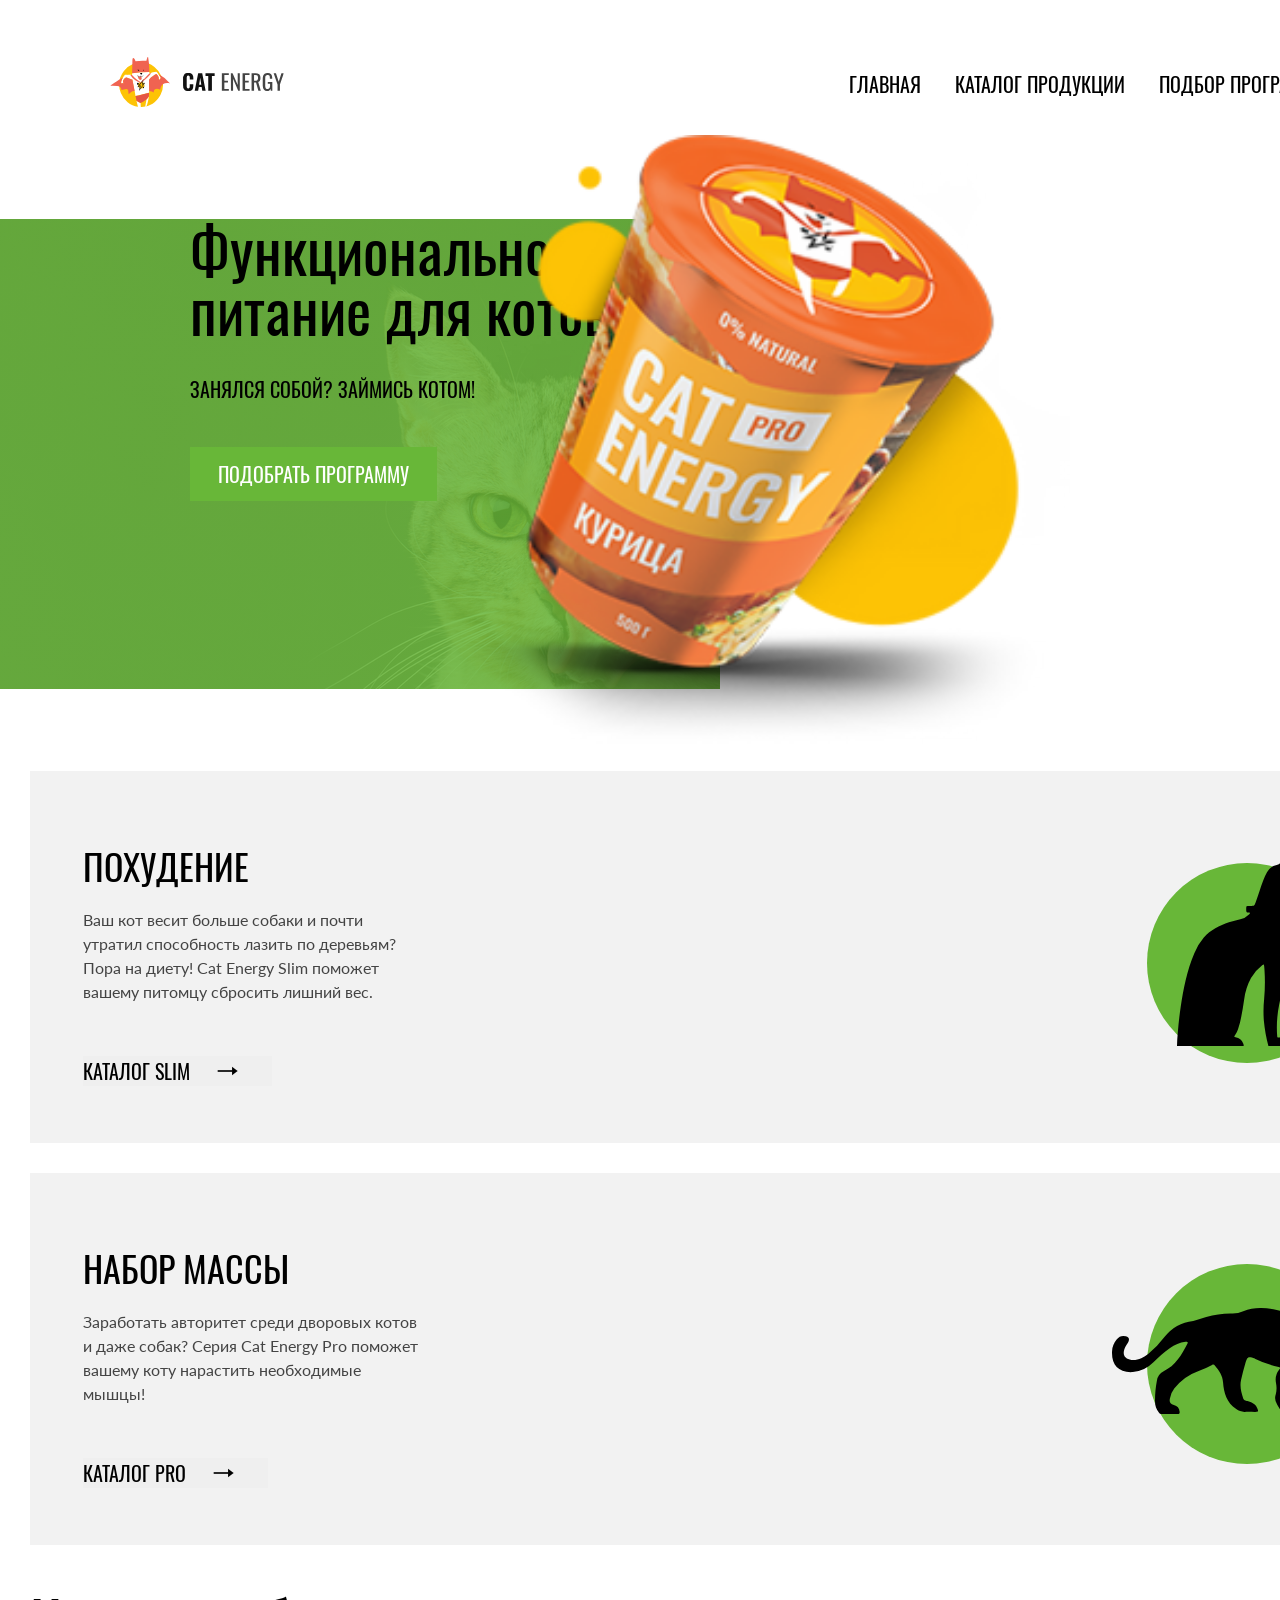
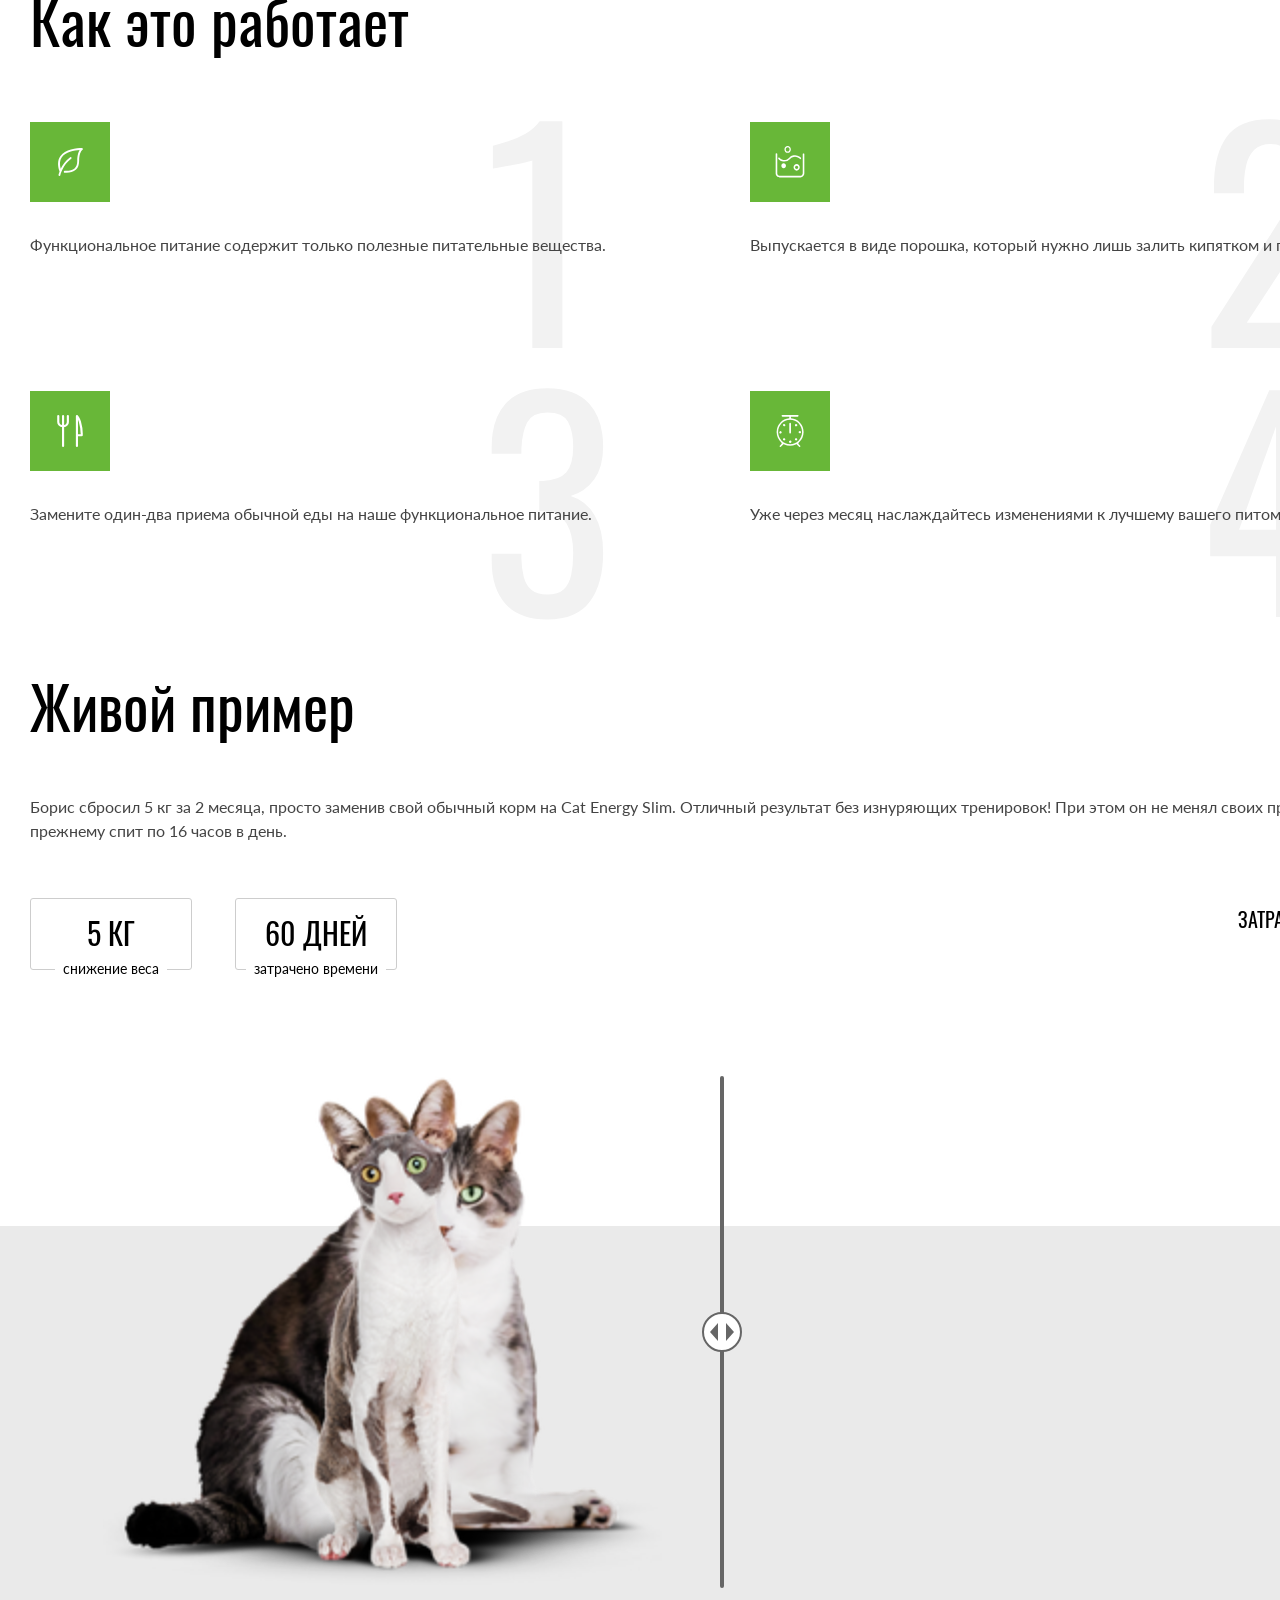
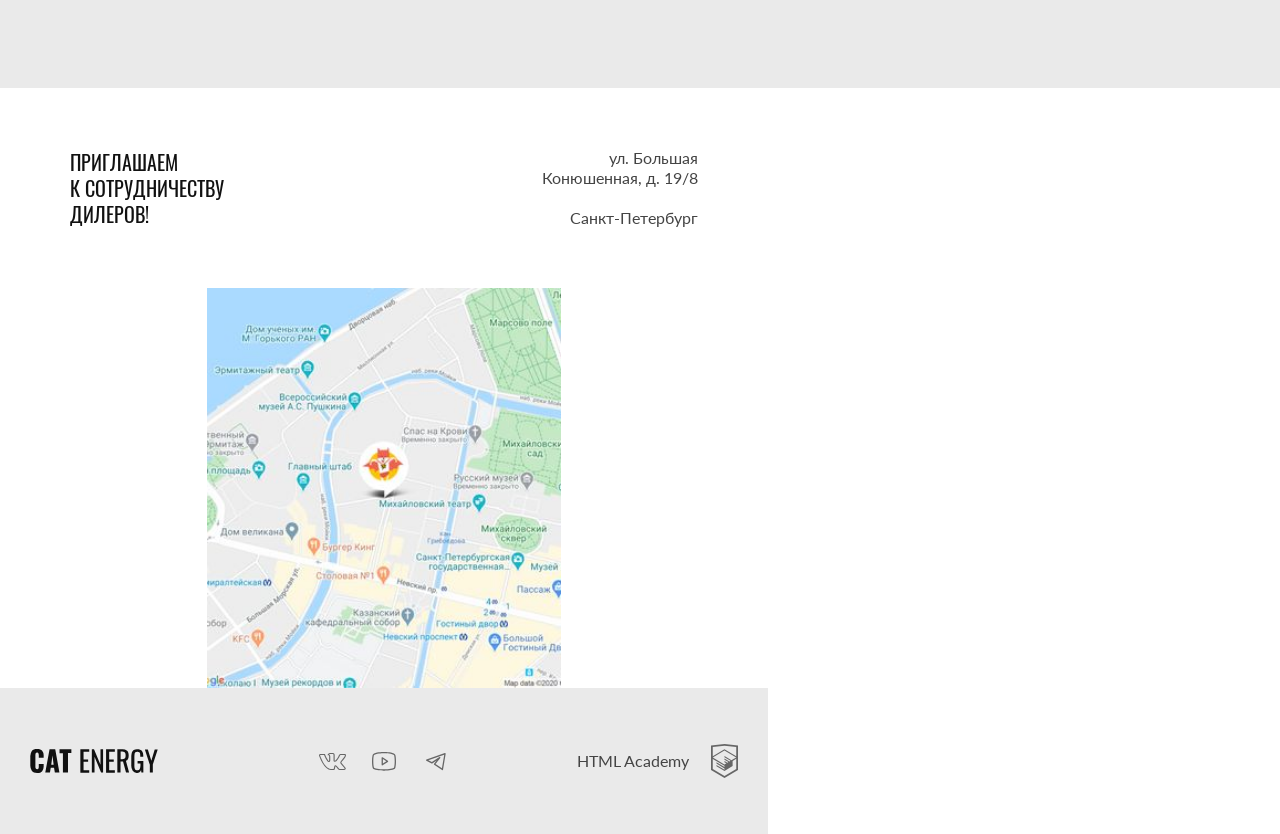
==== commit 7ee54dee: "Deploying to gh-pages from @ SouLeha/2499479-cat-energy-2@8922fc4514f6cf582f9a401e46da01432beb75bc 🚀" ====
--- a/25/index.html
+++ b/25/index.html
@@ -1 +1 @@
-<!DOCTYPE html><html class="page" lang="ru"><head><meta charset="UTF-8"><title>CAT ENERGY</title><meta name="viewport" content="width=device-width,initial-scale=1"><link rel="stylesheet" href="styles/styles.css"><link rel="icon" href="favicon.ico"><link rel="icon" href="favicons/icon.svg" type="image/svg+xml"><link type="image/png" sizes="180x180" rel="apple-touch-icon" href="favicons/180.png"><link type="image/png" sizes="192x192" rel="icon" href="favicons/192.png"><link type="image/png" sizes="512x512" rel="icon" href="favicons/512.png"><link rel="manifest" href="manifest.json"><script src="scripts/index.js" defer="defer"></script></head><body class="page__body"><header class="main-header"><div class="main-header__navigation"><div class="main-header__wrapper"><a class="main-header__logo" href="#"><picture><source width="174" height="50" type="image/svg+xml" media="(min-width: 1440px)" srcset="images/index/logo-desktop.svg"><source width="174" height="50" type="image/svg+xml" media="(min-width: 768px)" srcset="images/index/logo-tablet.svg"><img class="logo-picture" src="images/index/logo-mobile.svg" width="33" height="38" alt="Логотип cat energy"></picture><img class="logo-words-mobile" src="images/index/logo-words-cat-energy-header.svg" width="101" height="18" alt="Текстовый логотип cat energy"> </a><button class="main-header__toggle" type="button"><span class="visually-hidden">Открыть меню</span></button> <button class="main-header__toggle-close" type="button"><span class="visually-hidden">Закрыть меню</span></button></div><div class="main-nav"><nav class="main-nav__wrapper"><ul class="main-nav__list"><li class="main-nav__link main-nav__link--current"><a href="index.html">Главная</a></li><li class="main-nav__link"><a href="catalog.html">Каталог продукции</a></li><li class="main-nav__link"><a href="#">Подбор программы</a></li></ul></nav></div></div><div class="main-header__container"><h1 class="main-header__title">Функциональное питание для котов</h1><span class="main-header__slogan">Занялся собой? Займись котом!</span><picture><source width="552" height="499" type="image/png" media="(min-width: 1440px)" srcset="images/index/index-cat-energy-product-desktop@1x.png, images/index/index-cat-energy-product-desktop@2x.png 2x"><source width="709" height="609" type="image/png" media="(min-width: 768px)" srcset="images/index/index-cat-energy-product-tablet@1x.png, images/index/index-cat-energy-product-tablet@2x.png 2x"><img class="main-header__product" src="images/index/index-cat-energy-product-mobile@1x.png" srcset="images/index/index-cat-energy-product-mobile@2x.png 2x" width="280" height="270" alt="оранжевый стакан с продукцией cat energy со вкусом курицы"></picture><button class="main-header__title-button" type="button">подобрать программу</button></div></header><section class="services"><h2 class="visually-hidden">Программы питания</h2><div class="services__item"><h3 class="services__title services__title-slim">Похудение</h3><p class="services__slogan">Ваш кот весит больше собаки и почти утратил способность лазить по деревьям? Пора на диету! Cat Energy Slim поможет вашему питомцу сбросить лишний вес.</p><button class="services__item-button" type="button">каталог slim</button></div><div class="services__item"><h3 class="services__title services__title-pro">Набор массы</h3><p class="services__slogan">Заработать авторитет среди дворовых котов и даже собак? Серия Cat Energy Pro поможет вашему коту нарастить необходимые мышцы!</p><button class="services__item-button" type="button">каталог pro</button></div></section><section class="advantages"><div class="advantages__wrapper"><h3 class="advantages__title">Как это работает</h3><ol class="advantages__list"><li class="advantages__item advantages__item--benefits">Функциональное питание содержит только полезные питательные вещества.</li><li class="advantages__item advantages__item--powder">Выпускается в виде порошка, который нужно лишь залить кипятком и готово.</li><li class="advantages__item advantages__item--tableware">Замените один-два приема обычной еды на наше функциональное питание.</li><li class="advantages__item advantages__item--clock">Уже через месяц наслаждайтесь изменениями к лучшему вашего&nbsp;питомца!</li></ol></div></section><section class="example"><h3 class="example__title">Живой пример</h3><p class="example__slogan">Борис сбросил 5 кг за 2 месяца, просто заменив свой обычный корм на Cat Energy Slim. Отличный результат без изнуряющих тренировок! При этом он не менял своих привычек и по-прежнему спит по 16 часов в день.</p><div class="example__item-promotion"><div class="example__item-result"><div class="example__item"><h4 class="example__item-title">5 кг</h4><p class="example__item-slogan">снижение веса</p></div><div class="example__item"><h4 class="example__item-title">60 дней</h4><p class="example__item-slogan">затрачено времени</p></div></div><p class="example__item-slogan-price">Затраты на питание: <span class="example__item-price">15 000 РУБ.</span></p></div><div class="example__slider"><picture><source width="560" height="512" type="image/png" media="(min-width: 768px)" srcset="images/index/fat-cat-tablet@1x.png, images/index/fat-cat-tablet@2x.png 2x"><img class="example__slider-img example__slider-img--fat-cat" src="images/index/fat-cat-mobile@1x.png" srcset="images/index/fat-cat-mobile@2x.png 2x" width="280" height="256" alt="изображение толстого котика слайд до похудения"></picture><picture><source width="560" height="512" type="image/png" media="(min-width: 768px)" srcset="images/index/slim-cat-tablet@1x.png, images/index/slim-cat-tablet@2x.png 2x"><img class="example__slider-img example__slider-img--slim-cat" src="images/index/slim-cat-mobile@1x.png" srcset="images/index/slim-cat-mobile@2x.png 2x" width="280" height="256" alt="изображение худого котика слайд после похудения"></picture><button class="example__slider-button" type="button"><span class="visually-hidden">Передвинуть ползунок слайдера</span></button></div></section><footer class="main-footer"><div class="main-footer__wrapper"><div class="main-footer__contacts contacts"><div class="contacts__container"><h2 class="contacts__title">приглашаем<br>к&nbsp;сотрудничеству дилеров!</h2><p class="contacts__text">ул. Большая Конюшенная, д. 19/8 <span class="contacts__text-city">Санкт-Петербург</span></p></div><div class="contacts__geoposition"><span class="visually-hidden">Геолокация магазина Cat Energy</span><picture><source width="1440" height="400" type="image/jpg" media="(min-width: 1440px)" srcset="images/location-cat-energy-desktop@1x.jpg, images/location-cat-energy-desktop@2x.jpg 2x"><source width="768" height="400" type="image/jpg" media="(min-width: 768px)" srcset="images/location-cat-energy-tablet@1x.jpg, images/location-cat-energy-tablet@2x.jpg 2x"><img class="geoposition-map" src="images/location-cat-energy-mobile@1x.jpg" srcset="images/location-cat-energy-mobile@2x.jpg 2x" width="320" height="362" alt="расположение магазина cat energy на карте по адресу: город Санкт-Петербург, улица Большая Конюшенная, дом 19/8"></picture></div></div><div class="main-footer__social social"><h2 class="social__title visually-hidden">Cat energy</h2><a class="social__logo-link" href="#"><img class="social__logo" src="images/index/logo-words-cat-energy-footer.svg" width="128" height="24" alt="Текстовый логотип cat-energy"></a><ul class="social__list"><li class="social__item"><a class="social__link social__link--vkontakte" href="https://vk.com/htmlacademy">Вконтакте</a></li><li class="social__item"><a class="social__link social__link--youtube" href="https://www.youtube.com/user/htmlacademyru">Ютуб</a></li><li class="social__item"><a class="social__link social__link--telegram" href="https://t.me/htmlacademy">Телеграмм</a></li></ul></div><div class="main-footer__copyright"><a class="main-footer__copyright-link" href="https://htmlacademy.ru/intensive/adaptive">HTML Academy</a></div></div></footer></body></html>+<!DOCTYPE html><html class="page" lang="ru"><head><meta charset="UTF-8"><title>CAT ENERGY</title><meta name="viewport" content="width=device-width,initial-scale=1"><link rel="stylesheet" href="styles/styles.css"><link rel="icon" href="favicon.ico"><link rel="icon" href="favicons/icon.svg" type="image/svg+xml"><link type="image/png" sizes="180x180" rel="apple-touch-icon" href="favicons/180.png"><link type="image/png" sizes="192x192" rel="icon" href="favicons/192.png"><link type="image/png" sizes="512x512" rel="icon" href="favicons/512.png"><link rel="manifest" href="manifest.json"><script src="scripts/index.js" defer="defer"></script></head><body class="page__body"><header class="main-header"><div class="main-header__navigation"><div class="main-header__wrapper"><a class="main-header__logo" href="#"><picture><source width="202" height="59" type="image/svg+xml" media="(min-width: 1440px)" srcset="images/index/logo-desktop.svg"><source width="174" height="50" type="image/svg+xml" media="(min-width: 768px)" srcset="images/index/logo-tablet.svg"><img class="logo-picture" src="images/index/logo-mobile.svg" width="33" height="38" alt="Логотип cat energy"></picture><img class="logo-words-mobile" src="images/index/logo-words-cat-energy-header.svg" width="101" height="18" alt="Текстовый логотип cat energy"> </a><button class="main-header__toggle" type="button"><span class="visually-hidden">Открыть меню</span></button> <button class="main-header__toggle-close" type="button"><span class="visually-hidden">Закрыть меню</span></button></div><div class="main-nav"><nav class="main-nav__wrapper"><ul class="main-nav__list"><li class="main-nav__link main-nav__link--current"><a href="index.html">Главная</a></li><li class="main-nav__link"><a href="catalog.html">Каталог продукции</a></li><li class="main-nav__link"><a href="#">Подбор программы</a></li></ul></nav></div></div><div class="main-header__container"><h1 class="main-header__title">Функциональное питание для котов</h1><span class="main-header__slogan">Занялся собой? Займись котом!</span><picture><source width="552" height="499" type="image/png" media="(min-width: 1440px)" srcset="images/index/index-cat-energy-product-desktop@1x.png, images/index/index-cat-energy-product-desktop@2x.png 2x"><source width="709" height="609" type="image/png" media="(min-width: 768px)" srcset="images/index/index-cat-energy-product-tablet@1x.png, images/index/index-cat-energy-product-tablet@2x.png 2x"><img class="main-header__product" src="images/index/index-cat-energy-product-mobile@1x.png" srcset="images/index/index-cat-energy-product-mobile@2x.png 2x" width="280" height="270" alt="оранжевый стакан с продукцией cat energy со вкусом курицы"></picture><button class="main-header__title-button" type="button">подобрать программу</button></div></header><section class="services"><h2 class="visually-hidden">Программы питания</h2><div class="services__item"><h3 class="services__title services__title-slim">Похудение</h3><p class="services__slogan">Ваш кот весит больше собаки и почти утратил способность лазить по деревьям? Пора на диету! Cat Energy Slim поможет вашему питомцу сбросить лишний вес.</p><button class="services__item-button" type="button">каталог slim</button></div><div class="services__item"><h3 class="services__title services__title-pro">Набор массы</h3><p class="services__slogan">Заработать авторитет среди дворовых котов и даже собак? Серия Cat Energy Pro поможет вашему коту нарастить необходимые мышцы!</p><button class="services__item-button" type="button">каталог pro</button></div></section><section class="advantages"><div class="advantages__wrapper"><h3 class="advantages__title">Как это работает</h3><ol class="advantages__list"><li class="advantages__item advantages__item--benefits">Функциональное питание содержит только полезные питательные вещества.</li><li class="advantages__item advantages__item--powder">Выпускается в виде порошка, который нужно лишь залить кипятком и готово.</li><li class="advantages__item advantages__item--tableware">Замените один-два приема обычной еды на наше функциональное питание.</li><li class="advantages__item advantages__item--clock">Уже через месяц наслаждайтесь изменениями к лучшему вашего&nbsp;питомца!</li></ol></div></section><section class="example"><h3 class="example__title">Живой пример</h3><p class="example__slogan">Борис сбросил 5 кг за 2 месяца, просто заменив свой обычный корм на Cat Energy Slim. Отличный результат без изнуряющих тренировок! При этом он не менял своих привычек и по-прежнему спит по 16 часов в день.</p><div class="example__item-promotion"><div class="example__item-result"><div class="example__item"><h4 class="example__item-title">5 кг</h4><p class="example__item-slogan">снижение веса</p></div><div class="example__item"><h4 class="example__item-title">60 дней</h4><p class="example__item-slogan">затрачено времени</p></div></div><p class="example__item-slogan-price">Затраты на питание: <span class="example__item-price">15 000 РУБ.</span></p></div><div class="example__slider"><picture><source width="560" height="512" type="image/png" media="(min-width: 768px)" srcset="images/index/fat-cat-tablet@1x.png, images/index/fat-cat-tablet@2x.png 2x"><img class="example__slider-img example__slider-img--fat-cat" src="images/index/fat-cat-mobile@1x.png" srcset="images/index/fat-cat-mobile@2x.png 2x" width="280" height="256" alt="изображение толстого котика слайд до похудения"></picture><picture><source width="560" height="512" type="image/png" media="(min-width: 768px)" srcset="images/index/slim-cat-tablet@1x.png, images/index/slim-cat-tablet@2x.png 2x"><img class="example__slider-img example__slider-img--slim-cat" src="images/index/slim-cat-mobile@1x.png" srcset="images/index/slim-cat-mobile@2x.png 2x" width="280" height="256" alt="изображение худого котика слайд после похудения"></picture><button class="example__slider-button" type="button"><span class="visually-hidden">Передвинуть ползунок слайдера</span></button></div></section><footer class="main-footer"><div class="main-footer__wrapper"><div class="main-footer__contacts contacts"><div class="contacts__container"><h2 class="contacts__title">приглашаем<br>к&nbsp;сотрудничеству дилеров!</h2><p class="contacts__text">ул. Большая Конюшенная, д. 19/8 <span class="contacts__text-city">Санкт-Петербург</span></p></div><div class="contacts__geoposition"><span class="visually-hidden">Геолокация магазина Cat Energy</span><picture><source width="1440" height="400" type="image/jpg" media="(min-width: 1440px)" srcset="images/location-cat-energy-desktop@1x.jpg, images/location-cat-energy-desktop@2x.jpg 2x"><source width="768" height="400" type="image/jpg" media="(min-width: 768px)" srcset="images/location-cat-energy-tablet@1x.jpg, images/location-cat-energy-tablet@2x.jpg 2x"><img class="geoposition-map" src="images/location-cat-energy-mobile@1x.jpg" srcset="images/location-cat-energy-mobile@2x.jpg 2x" width="320" height="362" alt="расположение магазина cat energy на карте по адресу: город Санкт-Петербург, улица Большая Конюшенная, дом 19/8"></picture></div></div><div class="main-footer__social-container"><div class="main-footer__social social"><h2 class="social__title visually-hidden">Cat energy</h2><a class="social__logo-link" href="#"><img class="social__logo" src="images/index/logo-words-cat-energy-footer.svg" width="128" height="24" alt="Текстовый логотип cat-energy"></a><ul class="social__list"><li class="social__item"><a class="social__link social__link--vkontakte" href="https://vk.com/htmlacademy">Вконтакте</a></li><li class="social__item"><a class="social__link social__link--youtube" href="https://www.youtube.com/user/htmlacademyru">Ютуб</a></li><li class="social__item"><a class="social__link social__link--telegram" href="https://t.me/htmlacademy">Телеграмм</a></li></ul></div><div class="main-footer__copyright"><a class="main-footer__copyright-link" href="https://htmlacademy.ru/intensive/adaptive">HTML Academy</a></div></div></div></footer></body></html>
--- a/25/styles/styles.css
+++ b/25/styles/styles.css
@@ -1 +1 @@
-@font-face{font-family:Lato;font-weight:400;font-style:normal;src:url(../fonts/lato/Lato-Regular.woff2)format("woff2");font-display:swap}@font-face{font-family:Oswald;font-weight:400;font-style:normal;src:url(../fonts/oswald/oswaldregular.woff2)format("woff2");font-display:swap}*,:before,:after{box-sizing:border-box}html{height:100%}body{font-family:Lato,sans-serif}img{object-fit:contain;vertical-align:middle;max-width:100%}.visually-hidden{white-space:nowrap;-webkit-clip-path:inset(100%);clip-path:inset(100%);clip:rect(0 0 0 0);border:0;width:1px;height:1px;margin:-1px;padding:0;position:absolute;overflow:hidden}.page{color:#444;background-color:#fff;font-family:Lato,sans-serif;font-size:14px;line-height:18px}.page__body{width:320px;min-height:100%;margin:0 auto;padding:0;font-family:Lato,sans-serif}@media (width>=768px){.page__body{width:768px}}@media (width>=1200px){.page__body{width:1220px}}.header,.main-header{margin:0}@media (width>=768px){.main-header__navigation{flex-wrap:wrap;justify-content:space-between;margin:25px 0 0;display:flex}}.main-header__wrapper{justify-content:space-between;align-items:center;margin:13px auto 15px;padding:0 20px;display:flex}@media (width>=768px){.main-header__wrapper{margin:0;padding:0 0 0 30px}}.main-header__logo{margin:0}.main-header__container{background-image:linear-gradient(#68b738d9,#68b738d9),url(../images/index/index-background-header-mobile@1x.png);background-repeat:no-repeat;background-size:320px 302px;margin:0 0 20px;padding-top:27px}@media (resolution>=2dppx){.main-header__container{background-image:linear-gradient(#68b738d9,#68b738d9),url(../images/index/index-background-header-mobile@2x.png)}}@media (width>=768px){.main-header__container{background-image:none;position:relative}}.main-header__title{color:#fff;text-transform:none;text-align:center;width:auto;margin:0 35px 25px;font-family:Oswald,sans-serif;font-size:36px;font-weight:400;line-height:36px;display:block}@media (width>=768px){.main-header__title{color:#000;text-align:start;width:420px;margin:38px 0 40px 120px;font-size:60px;line-height:60px}}.main-header__slogan{color:#fff;text-transform:uppercase;text-align:center;width:auto;margin:0 0 29px;font-family:Oswald,sans-serif;font-size:14px;font-weight:400;line-height:14px;display:block}@media (width>=768px){.main-header__slogan{color:#000;text-align:start;width:290px;margin-bottom:21px;margin-left:120px;font-size:20px;line-height:20px}}.main-header__product{margin:0 auto;display:block}.main-header__title-button{color:#fff;text-transform:uppercase;background-color:#68b738;border:none;margin:0 20px;padding:10px 64px;font-family:Oswald,sans-serif;font-size:16px;line-height:20px}@media (width>=768px){.main-header__title-button{margin-left:120px;padding:14px 26px;font-size:20px;line-height:26px;position:absolute;top:34%}}.main-header__toggle{background-color:#fff;background-image:url(../icons/stack.svg#icon-burger);background-repeat:no-repeat;background-size:24px 24px;border:none;width:24px;height:24px;margin:0}@media (width>=768px){.main-header__toggle{display:none}}.main-header__toggle-close{background-color:#fff;background-image:url(../icons/stack.svg#icon-cross);background-repeat:no-repeat;background-size:18px 18px;border:none;width:18px;height:18px;margin:0;display:none}@media (width>=768px){.main-header__toggle-close{display:none}}.logo-words-mobile{margin:0 0 0 56px}@media (width>=768px){.logo-words-mobile{display:none}}.main-nav{color:#000;background-color:#fff}.main-nav__toggle,.main-nav__wrapper{margin:0}.main-nav__list{margin:0;padding:0}@media (width>=768px){.main-nav__list{flex-wrap:wrap;justify-content:end;width:540px;display:flex}}.main-nav__list li:last-child{border-bottom:1px solid #e6e6e6;margin:0;padding:0}@media (width>=768px){.main-nav__list li:last-child{border:none;padding-right:34px}}.main-nav__link{text-transform:uppercase;text-align:center;color:#000;font-family:Oswald,sans-serif;font-size:20px;font-weight:400;line-height:20px;text-decoration:none;list-style-type:none}@media (width>=768px){.main-nav__link{border:none;padding-right:34px;font-size:18px;line-height:24px}}.main-nav__link a{color:#000;border-top:1px solid #e6e6e6;padding:22px 0 24px;text-decoration:none;display:block}@media (width>=768px){.main-nav__link a{border:none}}.main-nav__link--current{margin:0}.services{padding:0 20px;font-family:Lato,sans-serif}@media (width>=768px){.services{padding:0 30px}}.services__item{background-color:#f2f2f2;width:auto;margin:20px 0 0;padding-top:30px;padding-bottom:18px}@media (width>=768px){.services__item{margin-bottom:30px;padding-top:77px;padding-bottom:57px;position:relative}}.services__title{text-transform:uppercase;text-align:center;color:#000;flex-wrap:wrap;justify-content:start;align-items:center;gap:20px;margin:0 0 29px;font-family:Oswald,sans-serif;font-size:24px;font-weight:400;line-height:37px;display:flex;position:relative}@media (width>=768px){.services__title{text-align:start;margin-bottom:24px;margin-left:53px;font-size:36px;line-height:36px}}.services__title-slim:before{content:"";background-color:#68b738;border-radius:50%;width:50px;height:50px;margin:0;display:block}@media (width>=768px){.services__title-slim:before{width:200px;height:200px;margin-right:63px;position:absolute;top:15px;right:0}}.services__title-slim:after{content:"";background-image:url(../icons/stack.svg#icon-cat-slim);background-repeat:no-repeat;background-size:36px 50px;width:36px;height:50px;margin:0;position:absolute;top:-3px;left:7px}@media (width>=768px){.services__title-slim:after{background-size:140px 194px;width:140px;height:194px;margin-right:63px;top:4px;left:auto;right:30px}}.services__title-pro:before{content:"";background-color:#68b738;border-radius:50%;width:50px;height:50px;margin:0;display:block}@media (width>=768px){.services__title-pro:before{width:200px;height:200px;margin-right:63px;position:absolute;top:14px;right:0}}.services__title-pro:after{content:"";background-image:url(../icons/stack.svg#icon-cat-pro);background-repeat:no-repeat;background-size:67px 28px;width:67px;height:28px;margin:0;position:absolute;left:-9px}@media (width>=768px){.services__title-pro:after{background-size:268px 112px;width:268px;height:112px;margin-right:30px;top:58px;left:auto;right:0}}.services__slogan{border-bottom:1px solid #d9d9d9;width:260px;margin-left:20px;margin-right:20px;padding-bottom:23px;font-size:14px;line-height:18px}@media (width>=768px){.services__slogan{border:none;width:340px;margin:0 53px;padding-bottom:52px;font-size:16px;line-height:24px}}.services__item-button{text-transform:uppercase;text-align:center;color:#000;border:none;margin:0 0 0 20px;padding:0;font-family:Oswald,sans-serif;font-size:16px;line-height:16px;display:flex}@media (width>=768px){.services__item-button{margin-left:53px;font-size:20px;line-height:30px}}.services__item-button:after{content:"";background-color:#000;width:32px;height:10px;margin:auto 15px;display:block;-webkit-mask-image:url(../icons/stack.svg#icon-arrow);mask-image:url(../icons/stack.svg#icon-arrow);-webkit-mask-position:100%;mask-position:100%;-webkit-mask-size:32px 10px;mask-size:32px 10px;-webkit-mask-repeat:no-repeat;mask-repeat:no-repeat}@media (width>=768px){.services__item-button:after{align-items:center;margin:auto 25px}}.advantages{width:auto;margin:0 0 30px;padding:0 20px}@media (width>=768px){.advantages{margin-bottom:47px;padding:0 30px}}.advantages__wrapper{margin:0}.advantages__title{text-align:start;color:#000;margin:20px 0 0;font-family:Oswald,sans-serif;font-size:36px;font-weight:400;line-height:40px}@media (width>=768px){.advantages__title{margin-top:45px;margin-bottom:32px;font-size:60px;line-height:60px}}.advantages__list{margin:40px 0 0;padding:0;list-style-type:none}@media (width>=768px){.advantages__list{counter-reset:chapter;grid-template-columns:repeat(2,1fr);gap:37px 59px;margin:0;display:grid}}.advantages__item{justify-content:start;gap:20px;margin:0;display:flex}@media (width>=768px){.advantages__item{color:#444;padding-top:40px;padding-bottom:57px;padding-right:57px;font-family:Lato,sans-serif;font-size:16px;font-weight:400;line-height:24px;display:block;position:relative}.advantages__item:after{content:counter(chapter)"";z-index:-1;color:#f2f2f2;counter-increment:chapter;font-family:Oswald,Arial,sans-serif;font-size:280px;line-height:280px;display:block;position:absolute;top:0;right:76px}.advantages__item--benefits:after{right:100px}}.advantages__item--benefits:before{background-image:url(../icons/stack.svg#icon-leaf);background-size:30px 32px}.advantages__item--powder:before{background-image:url(../icons/stack.svg#icon-solution);background-size:30px 32px}.advantages__item--tableware:before{background-image:url(../icons/stack.svg#icon-tableware);background-size:30px 32px}.advantages__item--clock:before{background-image:url(../icons/stack.svg#icon-clock);background-size:30px 32px}.advantages__item:before{content:"";background-color:#68b738;background-position:50%;background-repeat:no-repeat;flex-shrink:0;width:60px;height:60px;margin-bottom:20px;display:block}@media (width>=768px){.advantages__item:before{width:80px;height:80px;margin-bottom:31px;margin-right:38px}}.example{background-color:#eaeaea;margin:0;padding:25px 20px 0}@media (width>=768px){.example{background-color:#0000;background-image:linear-gradient(0deg,#eaeaea 462px,#0000 462px 100%);padding:45px 0 102px}}.example__title{text-align:start;color:#000;margin:0;font-family:Oswald,sans-serif;font-size:36px;font-weight:400;line-height:40px}@media (width>=768px){.example__title{padding:0 30px;font-size:60px;line-height:60px}}.example__slogan{margin:0;padding:40px 0 0;font-family:Lato,sans-serif}@media (width>=768px){.example__slogan{padding:60px 30px 0;font-size:16px;line-height:24px}}.example__item-promotion{flex-wrap:wrap;justify-content:center;display:flex}@media (width>=768px){.example__item-promotion{justify-content:space-between;padding:55px 30px 0;font-size:16px;line-height:24px}}.example__item-result{flex-wrap:wrap;justify-content:space-between;min-width:280px;margin-top:20px;display:flex}@media (width>=768px){.example__item-result{margin-top:0}.example__item{justify-content:start;width:auto;margin-right:43px}}.example__item-title{text-align:center;text-transform:uppercase;color:#000;border:1px solid #cdcdcd;border-radius:3px;width:124px;margin:0;padding:14px 0 17px;font-family:Oswald,sans-serif;font-size:24px;font-weight:400;line-height:24px;display:block}@media (width>=768px){.example__item-title{width:162px;padding:15px 28px 18px;font-size:30px;line-height:37px}}.example__item-slogan-price{text-transform:uppercase;text-align:center;color:#000;font-family:Oswald,sans-serif;font-size:14px;font-style:normal;font-weight:400;line-height:20px}@media (width>=768px){.example__item-slogan-price{text-align:end;align-self:start;width:180px;margin:11px 0 0;font-size:20px;line-height:20px}}.example__item-slogan{text-align:center;color:#000;background-color:#eaeaea;width:86px;margin:-10px 0 0 18px;padding:0 4px;font-family:Lato,sans-serif;font-size:12px;font-weight:400;line-height:12px}@media (width>=768px){.example__item-slogan{background-color:#fff;width:max-content;margin:-8px auto 0;padding:0 8px;font-size:14px;line-height:14px}.example__item-price{margin-top:9px;display:block}}.example__slider{min-width:280px;min-height:256px;margin:0;position:relative}@media (width>=768px){.example__slider{min-width:560px;min-height:512px;margin-top:100px;padding:0 30px}}.example__slider-img{width:280px;position:absolute}@media (width>=768px){.example__slider-img{width:560px;transform:translate(13%)}}.example__slider-button{cursor:pointer;background-color:#666;border:none;border-radius:2px;width:4px;height:100%;margin:0;padding:0;display:block;position:absolute;top:0;left:50%}.example__slider-button:before{content:"";background-color:#fff;border:2px solid #666;border-radius:50%;width:40px;height:40px;position:absolute;top:50%;left:50%;transform:translate(-50%,-50%)}.example__slider-button:after{content:"";background-color:#666;width:24px;height:18px;position:absolute;top:50%;left:50%;transform:translate(-50%,-50%);-webkit-mask-image:url(../icons/stack.svg#icon-slider-arrow);mask-image:url(../icons/stack.svg#icon-slider-arrow);-webkit-mask-position:50%;mask-position:50%;-webkit-mask-size:24px 18px;mask-size:24px 18px;-webkit-mask-repeat:no-repeat;mask-repeat:no-repeat}.catalog,.catalog__container{margin:0}.catalog__title{color:#000;font-family:Oswald,sans-serif;font-size:36px;font-weight:400;line-height:36px}.catalog__list{margin:0}.catalog__item{text-align:center;width:280px;list-style-type:none;display:block}.catalog__item-more:before{content:"";background-color:#666;width:30px;height:30px;margin:0 auto;display:block;-webkit-mask-image:url(../icons/stack.svg#icon-plus);mask-image:url(../icons/stack.svg#icon-plus);-webkit-mask-position:50%;mask-position:50%;-webkit-mask-size:30px 30px;mask-size:30px 30px;-webkit-mask-repeat:no-repeat;mask-repeat:no-repeat}.catalog__item-link{margin:0}.catalog__item-title{text-transform:uppercase;color:#222;font-family:Oswald,sans-serif;font-size:16px;font-weight:400;line-height:20px}.catalog__item-compound{font-family:Lato,sans-serif;font-size:12px;font-weight:400;line-height:16px}.catalog__list-description{list-style-type:none}.catalog__item-description{margin:0}.catalog__list-compound{list-style-type:none}.catalog__link{text-transform:uppercase;color:#fff;background-color:#68b738;font-family:Oswald,sans-serif;font-size:16px;font-weight:400;line-height:20px;text-decoration:none}.catalog__slogan{color:#444;font-family:Lato,sans-serif;font-size:12px;font-weight:400;line-height:16px}.catalog__link-button{color:#444;background-color:#f2f2f2}.aside,.aside__container{margin:0}.aside__title{color:#000;font-family:Oswald,sans-serif;font-size:24px;font-weight:400;line-height:24px}.aside__list{color:#444;font-family:Lato,sans-serif;font-size:14px;font-weight:400;line-height:14px;list-style-type:none}.aside__item{margin:0}.aside__item-title{color:#222;font-family:Oswald,sans-serif;font-size:16px;font-weight:400;line-height:16px}.aside__price{margin:0}.aside__link{text-transform:uppercase;color:#fff;background-color:#68b738;margin:0 auto;font-family:Oswald,sans-serif;font-size:16px;font-weight:400;line-height:20px;text-decoration:none}.aside__item-gift{background-color:#68b738;width:280px;margin:0 auto;display:block}.aside__slogan-gift:before{content:"";background-image:url(../icons/stack.svg#catalog_icon-gift);background-repeat:no-repeat;background-size:80px 80px;width:80px;height:80px;margin:0 auto;display:block}.aside__slogan-gift{text-transform:none;color:#fff;text-align:center;background-color:#68b738;width:162px;margin:0 auto;font-family:Lato,sans-serif;font-size:16px;font-weight:400;line-height:20px;text-decoration:none}.subscribes,.subscribes__container{margin:0}.subscribes__title{color:#000;font-family:Oswald,sans-serif;font-size:24px;font-weight:400;line-height:24px}.subscribes__slogan{color:#000;font-family:Oswald,sans-serif;font-size:16px;font-weight:400;line-height:24px}.subscribes__newsletter-form{margin:0}.subscribes__email{text-transform:uppercase;color:#444;font-family:Oswald,sans-serif;font-size:20px;font-weight:400;line-height:30px}.subscribes__button{text-transform:uppercase;color:#fff;background-color:#68b738;font-family:Oswald,sans-serif;font-size:20px;font-weight:400;line-height:26px;text-decoration:none}.main-footer,.main-footer__wrapper{margin:0}@media (width>=768px){.main-footer__wrapper{flex-wrap:wrap;justify-content:space-between;display:flex}}.main-footer__contacts{margin:0}.main-footer__social{background-color:#eaeaea;margin:0;padding:40px 20px 0;display:block}@media (width>=768px){.main-footer__social{flex-wrap:wrap;justify-content:space-between;align-items:start;width:540px;padding:62px 30px;display:flex}}.main-footer__copyright{background-color:#eaeaea;width:auto;margin:0 auto;padding:20px 20px 40px;font-family:Lato,sans-serif;font-size:16px;font-style:normal;font-weight:400;line-height:20px}@media (width>=768px){.main-footer__copyright{align-items:center;margin:0;padding:62px 30px 0 0;display:flex}}.main-footer__copyright-link{color:#444;justify-content:space-between;align-items:center;text-decoration:none;display:flex}@media (width>=768px){.main-footer__copyright-link{width:168px;padding-left:auto}}.main-footer__copyright-link:after{content:"";background-color:#666;width:27px;height:34px;display:block;position:relative;-webkit-mask-image:url(../icons/stack.svg#icon-logo-html-academy);mask-image:url(../icons/stack.svg#icon-logo-html-academy);-webkit-mask-size:27px 34px;mask-size:27px 34px;-webkit-mask-repeat:no-repeat;mask-repeat:no-repeat}.contacts{margin:0}.contacts__container{justify-content:space-between;align-items:center;margin:26px 0;display:flex}@media (width>=768px){.contacts__container{width:628px;margin:60px 70px}}.contacts__title{text-transform:uppercase;color:#111;margin:0;padding:0 8px 0 20px;font-family:Oswald,sans-serif;font-size:16px;font-style:normal;font-weight:400;line-height:20px;list-style-type:none}@media (width>=768px){.contacts__title{width:170px;padding:0;font-size:20px;line-height:26px}}.contacts__text{margin:0;padding:0 20px 0 8px;font-family:Lato,sans-serif;font-size:14px;line-height:20px}@media (width>=768px){.contacts__text{text-align:end;width:160px;padding:0;font-size:16px;line-height:20px}.contacts__text .contacts__text-city{margin-top:20px;display:block}}.contacts__geoposition{margin:0;padding:0}.social__logo-link{text-align:center;margin:0 auto;padding:0 0 20px;display:block}@media (width>=768px){.social__logo-link{margin:0;padding:0}}.social__list{border-top:1px solid #d9d9d9;border-bottom:1px solid #d9d9d9;justify-content:center;margin:0 auto;padding:20px 0;list-style-type:none;display:flex}@media (width>=768px){.social__list{margin:0;padding:0 60px 0 0}}.social__link{background-repeat:no-repeat;min-width:28px;min-height:28px;display:block}.social__item{margin:0;padding:0}.social__item:not(:last-child){margin-right:24px}.social__link--vkontakte{background-color:#666;width:28px;height:22px;font-size:0;text-decoration:none;-webkit-mask-image:url(../icons/stack.svg#icon-vkontakte);mask-image:url(../icons/stack.svg#icon-vkontakte);-webkit-mask-size:28px 22px;mask-size:28px 22px;-webkit-mask-repeat:no-repeat;mask-repeat:no-repeat}.social__link--youtube{background-color:#666;width:28px;height:22px;font-size:0;text-decoration:none;-webkit-mask-image:url(../icons/stack.svg#icon-youtube);mask-image:url(../icons/stack.svg#icon-youtube);-webkit-mask-size:28px 22px;mask-size:28px 22px;-webkit-mask-repeat:no-repeat;mask-repeat:no-repeat}.social__link--telegram{background-color:#666;width:28px;height:22px;font-size:0;text-decoration:none;-webkit-mask-image:url(../icons/stack.svg#icon-telegram);mask-image:url(../icons/stack.svg#icon-telegram);-webkit-mask-size:28px 22px;mask-size:28px 22px;-webkit-mask-repeat:no-repeat;mask-repeat:no-repeat}+@font-face{font-family:Lato;font-weight:400;font-style:normal;src:url(../fonts/lato/Lato-Regular.woff2)format("woff2");font-display:swap}@font-face{font-family:Oswald;font-weight:400;font-style:normal;src:url(../fonts/oswald/oswaldregular.woff2)format("woff2");font-display:swap}*,:before,:after{box-sizing:border-box}html{height:100%}body{font-family:Lato,sans-serif}img{object-fit:contain;vertical-align:middle;max-width:100%}.visually-hidden{white-space:nowrap;-webkit-clip-path:inset(100%);clip-path:inset(100%);clip:rect(0 0 0 0);border:0;width:1px;height:1px;margin:-1px;padding:0;position:absolute;overflow:hidden}.page{color:#444;background-color:#fff;font-family:Lato,sans-serif;font-size:14px;line-height:18px}.page__body{width:320px;min-height:100%;margin:0 auto;padding:0;font-family:Lato,sans-serif}@media (width>=768px){.page__body{width:768px}}@media (width>=1200px){.page__body{width:1440px}}.header,.main-header{margin:0}@media (width>=1200px){.main-header{padding-top:55px}}@media (width>=768px){.main-header__navigation{flex-wrap:wrap;justify-content:space-between;margin:25px 0 0;display:flex}}@media (width>=1200px){.main-header__navigation{margin:0;padding:0 110px}}.main-header__wrapper{justify-content:space-between;align-items:center;margin:13px auto 15px;padding:0 20px;display:flex}@media (width>=768px){.main-header__wrapper{margin:0;padding:0 0 0 30px}}@media (width>=1200px){.main-header__wrapper{padding:0}}.main-header__logo{margin:0}.main-header__container{background-image:linear-gradient(#68b738d9,#68b738d9),url(../images/index/index-background-header-mobile@1x.png);background-repeat:no-repeat;background-size:320px 302px;margin:0 0 20px;padding-top:27px}@media (resolution>=2dppx){.main-header__container{background-image:linear-gradient(#68b738d9,#68b738d9),url(../images/index/index-background-header-mobile@2x.png);margin-bottom:0}}@media (width>=768px){.main-header__container{background-image:none;position:relative}}@media (width>=1200px){.main-header__container{background-image:linear-gradient(#68b738d9,#68b738d9),url(../images/index/index-background-header-desktop@1x.png);background-size:720px 694px;margin-bottom:0;padding-top:0}}.main-header__title{color:#fff;text-transform:none;text-align:center;width:auto;margin:0 35px 25px;font-family:Oswald,sans-serif;font-size:36px;font-weight:400;line-height:36px;display:block}@media (width>=768px){.main-header__title{color:#000;text-align:start;width:420px;margin:38px 0 40px 120px;font-size:60px;line-height:60px}}@media (width>=1200px){.main-header__title{margin-top:110px;margin-left:190px}}.main-header__slogan{color:#fff;text-transform:uppercase;text-align:center;width:auto;margin:0 0 29px;font-family:Oswald,sans-serif;font-size:14px;font-weight:400;line-height:14px;display:block}@media (width>=768px){.main-header__slogan{color:#000;text-align:start;width:290px;margin-bottom:21px;margin-left:120px;font-size:20px;line-height:20px}}@media (width>=1200px){.main-header__slogan{margin-bottom:82px;margin-left:190px;padding-bottom:290px}}.main-header__product{margin:0 auto;display:block}@media (width>=1200px){.main-header__product{content:"";position:absolute;top:-84px;right:23%}}.main-header__title-button{color:#fff;text-transform:uppercase;background-color:#68b738;border:none;margin:0 20px;padding:10px 64px;font-family:Oswald,sans-serif;font-size:16px;line-height:20px}@media (width>=768px){.main-header__title-button{margin-left:120px;padding:14px 28px;font-size:20px;line-height:26px;position:absolute;top:295px}}@media (width>=1200px){.main-header__title-button{margin-left:190px;top:228px}}.main-header__toggle{background-color:#fff;background-image:url(../icons/stack.svg#icon-burger);background-repeat:no-repeat;background-size:24px 24px;border:none;width:24px;height:24px;margin:0}@media (width>=768px){.main-header__toggle{display:none}}.main-header__toggle-close{background-color:#fff;background-image:url(../icons/stack.svg#icon-cross);background-repeat:no-repeat;background-size:18px 18px;border:none;width:18px;height:18px;margin:0;display:none}@media (width>=768px){.main-header__toggle-close{display:none}}.logo-words-mobile{margin:0 0 0 56px}@media (width>=768px){.logo-words-mobile{display:none}}.main-nav{color:#000;background-color:#fff}.main-nav__toggle,.main-nav__wrapper{margin:0}.main-nav__list{margin:0;padding:0}@media (width>=768px){.main-nav__list{flex-wrap:wrap;justify-content:end;width:540px;display:flex}}.main-nav__list li:last-child{border-bottom:1px solid #e6e6e6;margin:0;padding:0}@media (width>=768px){.main-nav__list li:last-child{border:none;padding-right:0}}.main-nav__link{text-transform:uppercase;text-align:center;color:#000;font-family:Oswald,sans-serif;font-size:20px;font-weight:400;line-height:20px;text-decoration:none;list-style-type:none}@media (width>=768px){.main-nav__link{border:none;padding-right:34px;font-size:20px;line-height:30px}}.main-nav__link a{color:#000;border-top:1px solid #e6e6e6;padding:22px 0 24px;text-decoration:none;display:block}@media (width>=768px){.main-nav__link a{border:none;padding:14px 0 10px}}.main-nav__link--current{margin:0}.services{padding:0 20px;font-family:Lato,sans-serif}@media (width>=768px){.services{padding:0 30px}}.services__item{background-color:#f2f2f2;width:auto;margin:20px 0 0;padding-top:30px;padding-bottom:18px}@media (width>=768px){.services__item{margin-top:0;margin-bottom:30px;padding-top:77px;padding-bottom:57px;position:relative}}.services__title{text-transform:uppercase;text-align:center;color:#000;flex-wrap:wrap;justify-content:start;align-items:center;gap:20px;margin:0 0 29px;font-family:Oswald,sans-serif;font-size:24px;font-weight:400;line-height:37px;display:flex;position:relative}@media (width>=768px){.services__title{text-align:start;margin-bottom:24px;margin-left:53px;font-size:36px;line-height:36px}}.services__title-slim:before{content:"";background-color:#68b738;border-radius:50%;width:50px;height:50px;margin:0;display:block}@media (width>=768px){.services__title-slim:before{width:200px;height:200px;margin-right:63px;position:absolute;top:15px;right:0}}.services__title-slim:after{content:"";background-image:url(../icons/stack.svg#icon-cat-slim);background-repeat:no-repeat;background-size:36px 50px;width:36px;height:50px;margin:0;position:absolute;top:-3px;left:7px}@media (width>=768px){.services__title-slim:after{background-size:140px 194px;width:140px;height:194px;margin-right:63px;top:4px;left:auto;right:30px}}.services__title-pro:before{content:"";background-color:#68b738;border-radius:50%;width:50px;height:50px;margin:0;display:block}@media (width>=768px){.services__title-pro:before{width:200px;height:200px;margin-right:63px;position:absolute;top:14px;right:0}}.services__title-pro:after{content:"";background-image:url(../icons/stack.svg#icon-cat-pro);background-repeat:no-repeat;background-size:67px 28px;width:67px;height:28px;margin:0;position:absolute;left:-9px}@media (width>=768px){.services__title-pro:after{background-size:268px 112px;width:268px;height:112px;margin-right:30px;top:58px;left:auto;right:0}}.services__slogan{border-bottom:1px solid #d9d9d9;width:260px;margin-left:20px;margin-right:20px;padding-bottom:23px;font-size:14px;line-height:18px}@media (width>=768px){.services__slogan{border:none;width:340px;margin:0 53px;padding-bottom:52px;font-size:16px;line-height:24px}}.services__item-button{text-transform:uppercase;text-align:center;color:#000;border:none;margin:0 0 0 20px;padding:0;font-family:Oswald,sans-serif;font-size:16px;line-height:16px;display:flex}@media (width>=768px){.services__item-button{margin-left:53px;font-size:20px;line-height:30px}}.services__item-button:after{content:"";background-color:#000;width:32px;height:10px;margin:auto 15px;display:block;-webkit-mask-image:url(../icons/stack.svg#icon-arrow);mask-image:url(../icons/stack.svg#icon-arrow);-webkit-mask-position:100%;mask-position:100%;-webkit-mask-size:32px 10px;mask-size:32px 10px;-webkit-mask-repeat:no-repeat;mask-repeat:no-repeat}@media (width>=768px){.services__item-button:after{align-items:center;margin:auto 25px}}.advantages{width:auto;margin:0 0 30px;padding:0 20px}@media (width>=768px){.advantages{margin-bottom:47px;padding:0 30px}}.advantages__wrapper{margin:0}.advantages__title{text-align:start;color:#000;margin:20px 0 0;font-family:Oswald,sans-serif;font-size:36px;font-weight:400;line-height:40px}@media (width>=768px){.advantages__title{margin-top:45px;margin-bottom:32px;font-size:60px;line-height:60px}}.advantages__list{margin:40px 0 0;padding:0;list-style-type:none}@media (width>=768px){.advantages__list{counter-reset:chapter;grid-template-columns:repeat(2,1fr);gap:37px 59px;margin:0;display:grid}}.advantages__item{justify-content:start;gap:20px;margin:0;display:flex}@media (width>=768px){.advantages__item{color:#444;padding-top:40px;padding-bottom:57px;padding-right:57px;font-family:Lato,sans-serif;font-size:16px;font-weight:400;line-height:24px;display:block;position:relative}.advantages__item:after{content:counter(chapter)"";z-index:-1;color:#f2f2f2;counter-increment:chapter;font-family:Oswald,Arial,sans-serif;font-size:280px;line-height:280px;display:block;position:absolute;top:0;right:76px}.advantages__item--benefits:after{right:100px}}.advantages__item--benefits:before{background-image:url(../icons/stack.svg#icon-leaf);background-size:30px 32px}.advantages__item--powder:before{background-image:url(../icons/stack.svg#icon-solution);background-size:30px 32px}.advantages__item--tableware:before{background-image:url(../icons/stack.svg#icon-tableware);background-size:30px 32px}.advantages__item--clock:before{background-image:url(../icons/stack.svg#icon-clock);background-size:30px 32px}.advantages__item:before{content:"";background-color:#68b738;background-position:50%;background-repeat:no-repeat;flex-shrink:0;width:60px;height:60px;margin-bottom:20px;display:block}@media (width>=768px){.advantages__item:before{width:80px;height:80px;margin-bottom:31px;margin-right:38px}}.example{background-color:#eaeaea;margin:0;padding:25px 20px 0}@media (width>=768px){.example{background-color:#0000;background-image:linear-gradient(0deg,#eaeaea 462px,#0000 462px 100%);padding:45px 0 100px}}.example__title{text-align:start;color:#000;margin:0;font-family:Oswald,sans-serif;font-size:36px;font-weight:400;line-height:40px}@media (width>=768px){.example__title{padding:0 30px;font-size:60px;line-height:60px}}.example__slogan{margin:0;padding:40px 0 0;font-family:Lato,sans-serif}@media (width>=768px){.example__slogan{padding:60px 30px 0;font-size:16px;line-height:24px}}.example__item-promotion{flex-wrap:wrap;justify-content:center;display:flex}@media (width>=768px){.example__item-promotion{justify-content:space-between;padding:55px 30px 0;font-size:16px;line-height:24px}}.example__item-result{flex-wrap:wrap;justify-content:space-between;min-width:280px;margin-top:20px;display:flex}@media (width>=768px){.example__item-result{margin-top:0}.example__item{justify-content:start;width:auto;margin-right:43px}}.example__item-title{text-align:center;text-transform:uppercase;color:#000;border:1px solid #cdcdcd;border-radius:3px;width:124px;margin:0;padding:14px 0 17px;font-family:Oswald,sans-serif;font-size:24px;font-weight:400;line-height:24px;display:block}@media (width>=768px){.example__item-title{width:162px;padding:15px 28px 18px;font-size:30px;line-height:37px}}.example__item-slogan-price{text-transform:uppercase;text-align:center;color:#000;font-family:Oswald,sans-serif;font-size:14px;font-style:normal;font-weight:400;line-height:20px}@media (width>=768px){.example__item-slogan-price{text-align:end;align-self:start;width:180px;margin:11px 0 0;font-size:20px;line-height:20px}}.example__item-slogan{text-align:center;color:#000;background-color:#eaeaea;width:86px;margin:-10px 0 0 18px;padding:0 4px;font-family:Lato,sans-serif;font-size:12px;font-weight:400;line-height:12px}@media (width>=768px){.example__item-slogan{background-color:#fff;width:max-content;margin:-8px auto 0;padding:0 8px;font-size:14px;line-height:14px}.example__item-price{margin-top:9px;display:block}}.example__slider{min-width:280px;min-height:256px;margin:0;position:relative}@media (width>=768px){.example__slider{min-width:560px;min-height:512px;margin-top:100px;padding:0 30px}}.example__slider-img{width:280px;position:absolute}@media (width>=768px){.example__slider-img{width:560px;transform:translate(13%)}}.example__slider-button{cursor:pointer;background-color:#666;border:none;border-radius:2px;width:4px;height:100%;margin:0;padding:0;display:block;position:absolute;top:0;left:50%}.example__slider-button:before{content:"";background-color:#fff;border:2px solid #666;border-radius:50%;width:40px;height:40px;position:absolute;top:50%;left:50%;transform:translate(-50%,-50%)}.example__slider-button:after{content:"";background-color:#666;width:24px;height:18px;position:absolute;top:50%;left:50%;transform:translate(-50%,-50%);-webkit-mask-image:url(../icons/stack.svg#icon-slider-arrow);mask-image:url(../icons/stack.svg#icon-slider-arrow);-webkit-mask-position:50%;mask-position:50%;-webkit-mask-size:24px 18px;mask-size:24px 18px;-webkit-mask-repeat:no-repeat;mask-repeat:no-repeat}.catalog,.catalog__container{margin:0}.catalog__title{color:#000;font-family:Oswald,sans-serif;font-size:36px;font-weight:400;line-height:36px}.catalog__list{margin:0}.catalog__item{text-align:center;width:280px;list-style-type:none;display:block}.catalog__item-more:before{content:"";background-color:#666;width:30px;height:30px;margin:0 auto;display:block;-webkit-mask-image:url(../icons/stack.svg#icon-plus);mask-image:url(../icons/stack.svg#icon-plus);-webkit-mask-position:50%;mask-position:50%;-webkit-mask-size:30px 30px;mask-size:30px 30px;-webkit-mask-repeat:no-repeat;mask-repeat:no-repeat}.catalog__item-link{margin:0}.catalog__item-title{text-transform:uppercase;color:#222;font-family:Oswald,sans-serif;font-size:16px;font-weight:400;line-height:20px}.catalog__item-compound{font-family:Lato,sans-serif;font-size:12px;font-weight:400;line-height:16px}.catalog__list-description{list-style-type:none}.catalog__item-description{margin:0}.catalog__list-compound{list-style-type:none}.catalog__link{text-transform:uppercase;color:#fff;background-color:#68b738;font-family:Oswald,sans-serif;font-size:16px;font-weight:400;line-height:20px;text-decoration:none}.catalog__slogan{color:#444;font-family:Lato,sans-serif;font-size:12px;font-weight:400;line-height:16px}.catalog__link-button{color:#444;background-color:#f2f2f2}.aside,.aside__container{margin:0}.aside__title{color:#000;font-family:Oswald,sans-serif;font-size:24px;font-weight:400;line-height:24px}.aside__list{color:#444;font-family:Lato,sans-serif;font-size:14px;font-weight:400;line-height:14px;list-style-type:none}.aside__item{margin:0}.aside__item-title{color:#222;font-family:Oswald,sans-serif;font-size:16px;font-weight:400;line-height:16px}.aside__price{margin:0}.aside__link{text-transform:uppercase;color:#fff;background-color:#68b738;margin:0 auto;font-family:Oswald,sans-serif;font-size:16px;font-weight:400;line-height:20px;text-decoration:none}.aside__item-gift{background-color:#68b738;width:280px;margin:0 auto;display:block}.aside__slogan-gift:before{content:"";background-image:url(../icons/stack.svg#catalog_icon-gift);background-repeat:no-repeat;background-size:80px 80px;width:80px;height:80px;margin:0 auto;display:block}.aside__slogan-gift{text-transform:none;color:#fff;text-align:center;background-color:#68b738;width:162px;margin:0 auto;font-family:Lato,sans-serif;font-size:16px;font-weight:400;line-height:20px;text-decoration:none}.subscribes,.subscribes__container{margin:0}.subscribes__title{color:#000;font-family:Oswald,sans-serif;font-size:24px;font-weight:400;line-height:24px}.subscribes__slogan{color:#000;font-family:Oswald,sans-serif;font-size:16px;font-weight:400;line-height:24px}.subscribes__newsletter-form{margin:0}.subscribes__email{text-transform:uppercase;color:#444;font-family:Oswald,sans-serif;font-size:20px;font-weight:400;line-height:30px}.subscribes__button{text-transform:uppercase;color:#fff;background-color:#68b738;font-family:Oswald,sans-serif;font-size:20px;font-weight:400;line-height:26px;text-decoration:none}.main-footer,.main-footer__wrapper,.main-footer__contacts{margin:0}@media (width>=768px){.main-footer__social-container{background-color:#eaeaea;flex-wrap:wrap;justify-content:space-between;align-items:center;width:768px;padding:56px 30px;display:flex}}.main-footer__social{background-color:#eaeaea;margin:0;padding:40px 20px 0;display:block}@media (width>=768px){.main-footer__social{flex-wrap:wrap;justify-content:space-between;align-items:center;width:420px;padding:0;display:flex}}.main-footer__copyright{background-color:#eaeaea;width:auto;margin:0 auto;padding:20px 20px 40px;font-family:Lato,sans-serif;font-size:16px;font-style:normal;font-weight:400;line-height:20px}@media (width>=768px){.main-footer__copyright{align-items:center;margin:0;padding:0;display:flex}}.main-footer__copyright-link{color:#444;justify-content:space-between;align-items:center;text-decoration:none;display:flex}@media (width>=768px){.main-footer__copyright-link{justify-content:right}}.main-footer__copyright-link:after{content:"";background-color:#666;width:27px;height:34px;display:block;position:relative;-webkit-mask-image:url(../icons/stack.svg#icon-logo-html-academy);mask-image:url(../icons/stack.svg#icon-logo-html-academy);-webkit-mask-size:27px 34px;mask-size:27px 34px;-webkit-mask-repeat:no-repeat;mask-repeat:no-repeat}@media (width>=768px){.main-footer__copyright-link:after{margin-left:22px}}.contacts{margin:0}.contacts__container{justify-content:space-between;align-items:center;margin:26px 0;display:flex}@media (width>=768px){.contacts__container{width:628px;margin:60px 70px}}.contacts__title{text-transform:uppercase;color:#111;margin:0;padding:0 8px 0 20px;font-family:Oswald,sans-serif;font-size:16px;font-style:normal;font-weight:400;line-height:20px;list-style-type:none}@media (width>=768px){.contacts__title{width:170px;padding:0;font-size:20px;line-height:26px}}.contacts__text{margin:0;padding:0 20px 0 8px;font-family:Lato,sans-serif;font-size:14px;line-height:20px}@media (width>=768px){.contacts__text{text-align:end;width:160px;padding:0;font-size:16px;line-height:20px}.contacts__text .contacts__text-city{margin-top:20px;display:block}}.contacts__geoposition{margin:0;padding:0}.social__logo-link{text-align:center;margin:0 auto;padding:0 0 20px;display:block}@media (width>=768px){.social__logo-link{margin:0;padding:0}}.social__list{border-top:1px solid #d9d9d9;border-bottom:1px solid #d9d9d9;justify-content:center;margin:0 auto;padding:20px 0;list-style-type:none;display:flex}@media (width>=768px){.social__list{border:none;margin:6px 0 0;padding:0}}.social__link{background-repeat:no-repeat;min-width:28px;min-height:28px;display:block}.social__item{margin:0;padding:0}.social__item:not(:last-child){margin-right:24px}.social__link--vkontakte{background-color:#666;width:28px;height:22px;font-size:0;text-decoration:none;-webkit-mask-image:url(../icons/stack.svg#icon-vkontakte);mask-image:url(../icons/stack.svg#icon-vkontakte);-webkit-mask-size:28px 22px;mask-size:28px 22px;-webkit-mask-repeat:no-repeat;mask-repeat:no-repeat}.social__link--youtube{background-color:#666;width:28px;height:22px;font-size:0;text-decoration:none;-webkit-mask-image:url(../icons/stack.svg#icon-youtube);mask-image:url(../icons/stack.svg#icon-youtube);-webkit-mask-size:28px 22px;mask-size:28px 22px;-webkit-mask-repeat:no-repeat;mask-repeat:no-repeat}.social__link--telegram{background-color:#666;width:28px;height:22px;font-size:0;text-decoration:none;-webkit-mask-image:url(../icons/stack.svg#icon-telegram);mask-image:url(../icons/stack.svg#icon-telegram);-webkit-mask-size:28px 22px;mask-size:28px 22px;-webkit-mask-repeat:no-repeat;mask-repeat:no-repeat}
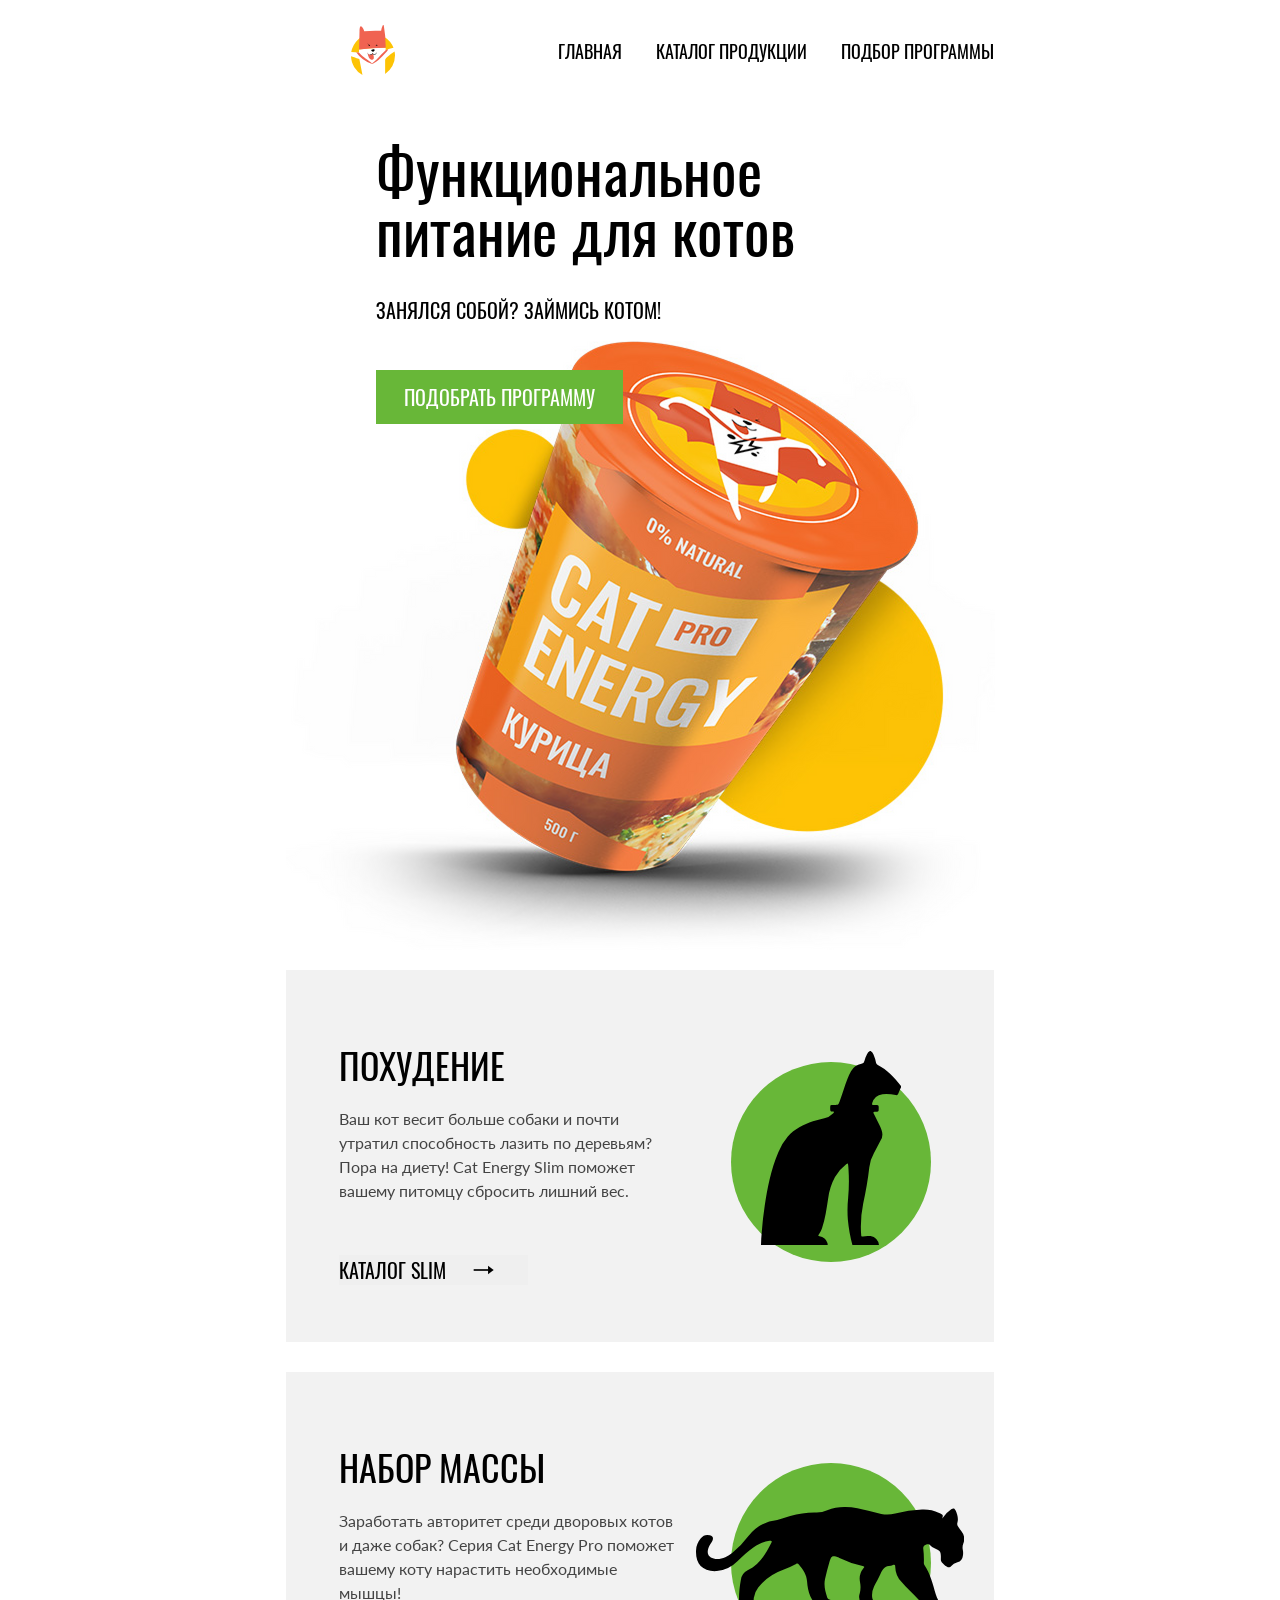
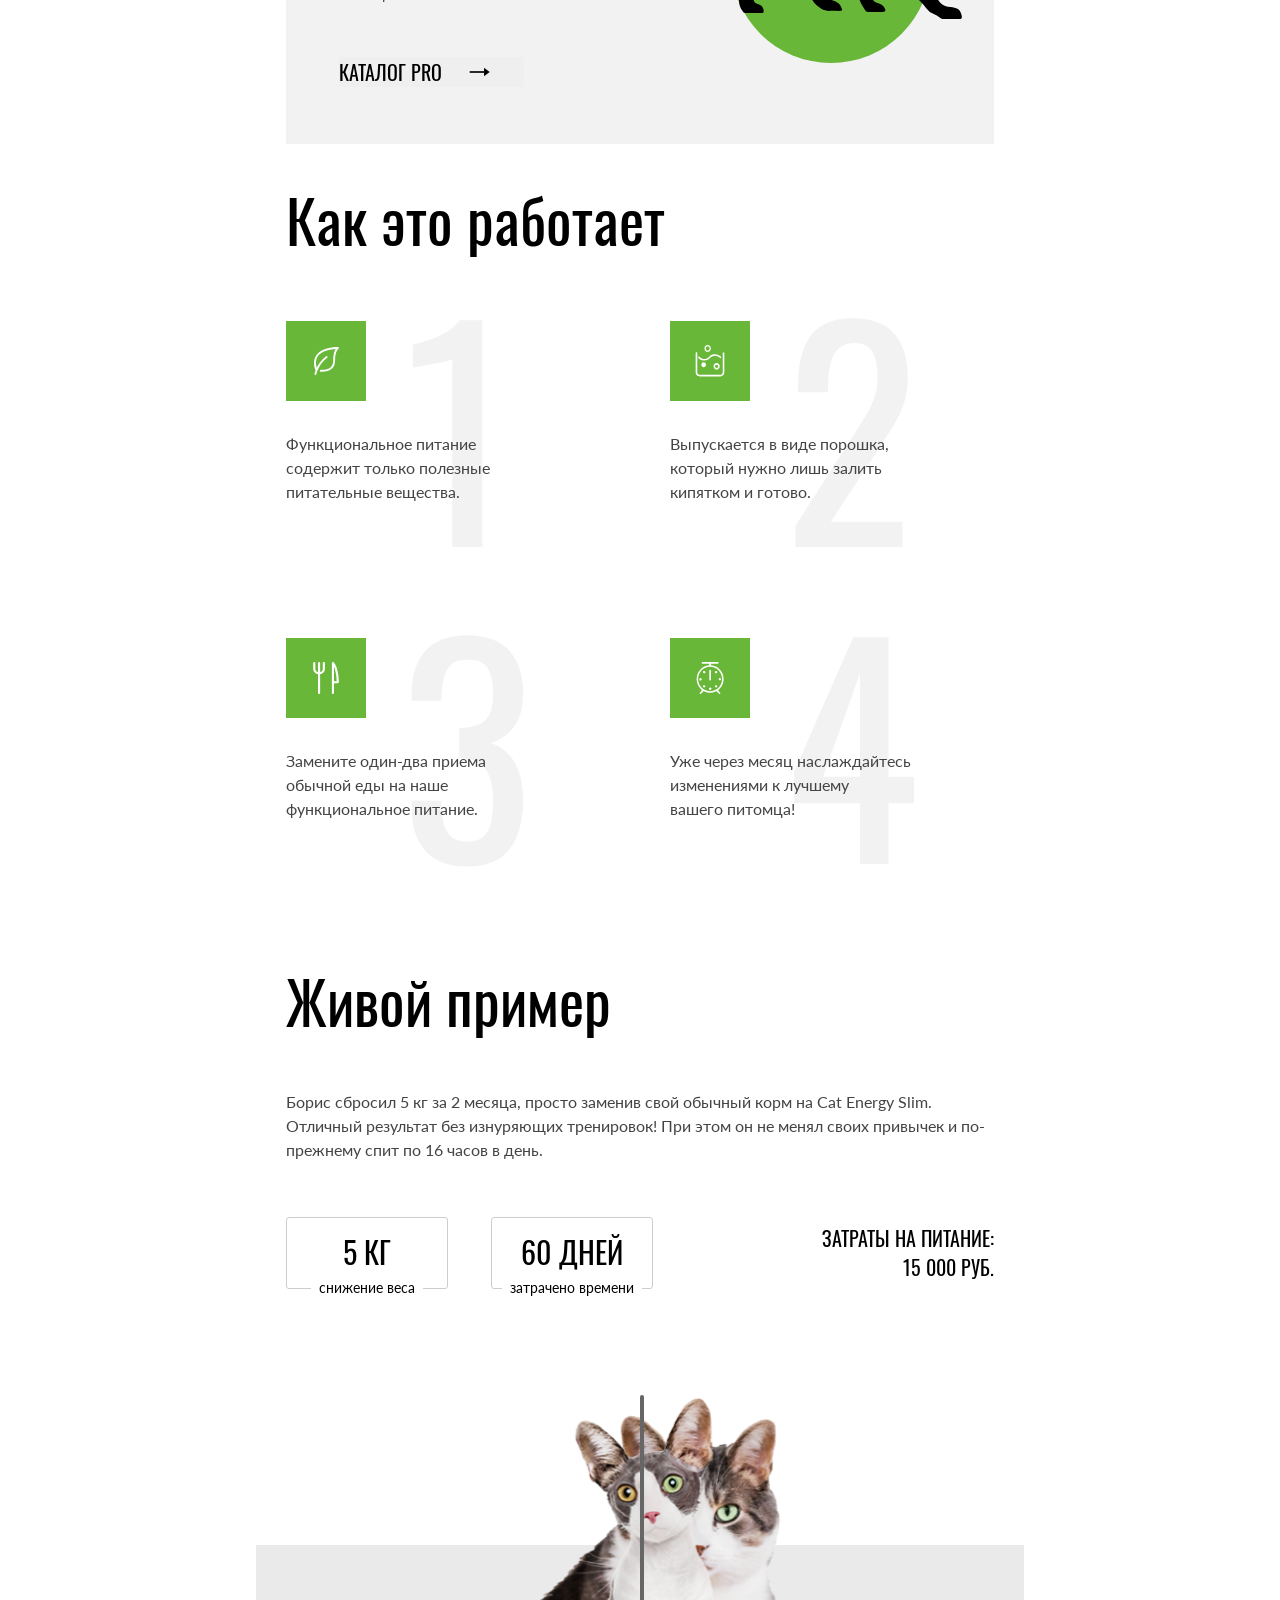
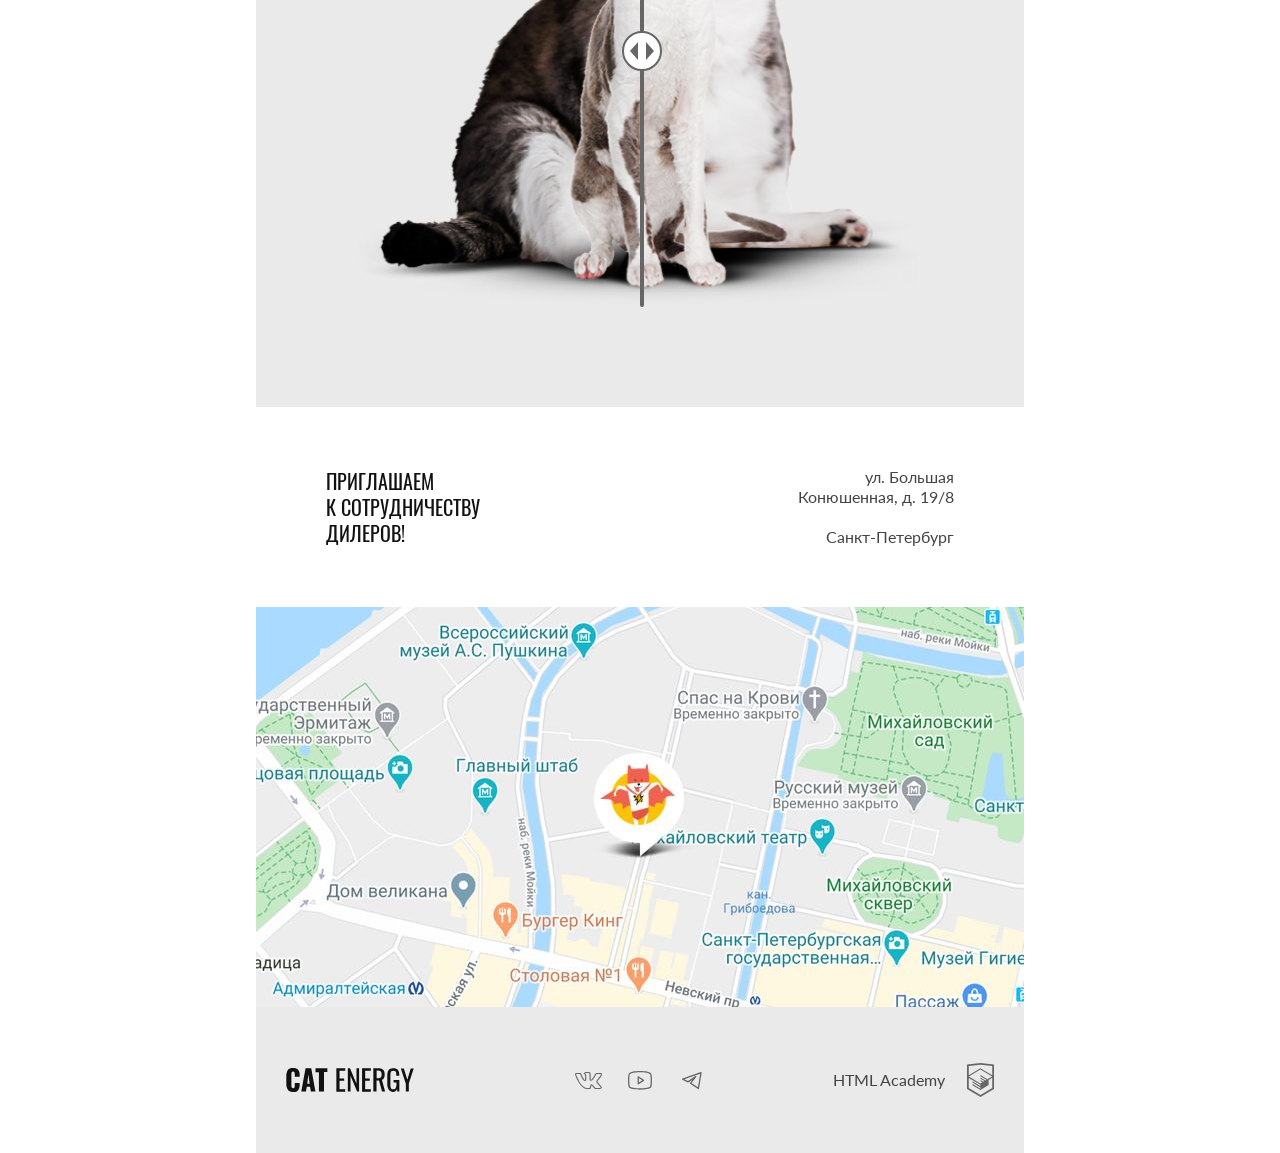
==== commit 9a7f5608: "Deploying to gh-pages from @ SouLeha/2499479-cat-energy-2@8922fc4514f6cf582f9a401e46da01432beb75bc 🚀" ====
--- a/25/index.html
+++ b/25/index.html
@@ -1 +1 @@
-<!DOCTYPE html><html class="page" lang="ru"><head><meta charset="UTF-8"><title>CAT ENERGY</title><meta name="viewport" content="width=device-width,initial-scale=1"><link rel="stylesheet" href="styles/styles.css"><link rel="icon" href="favicon.ico"><link rel="icon" href="favicons/icon.svg" type="image/svg+xml"><link type="image/png" sizes="180x180" rel="apple-touch-icon" href="favicons/180.png"><link type="image/png" sizes="192x192" rel="icon" href="favicons/192.png"><link type="image/png" sizes="512x512" rel="icon" href="favicons/512.png"><link rel="manifest" href="manifest.json"><script src="scripts/index.js" defer="defer"></script></head><body class="page__body"><header class="main-header"><div class="main-header__navigation"><div class="main-header__wrapper"><a class="main-header__logo" href="#"><picture><source width="202" height="59" type="image/svg+xml" media="(min-width: 1440px)" srcset="images/index/logo-desktop.svg"><source width="174" height="50" type="image/svg+xml" media="(min-width: 768px)" srcset="images/index/logo-tablet.svg"><img class="logo-picture" src="images/index/logo-mobile.svg" width="33" height="38" alt="Логотип cat energy"></picture><img class="logo-words-mobile" src="images/index/logo-words-cat-energy-header.svg" width="101" height="18" alt="Текстовый логотип cat energy"> </a><button class="main-header__toggle" type="button"><span class="visually-hidden">Открыть меню</span></button> <button class="main-header__toggle-close" type="button"><span class="visually-hidden">Закрыть меню</span></button></div><div class="main-nav"><nav class="main-nav__wrapper"><ul class="main-nav__list"><li class="main-nav__link main-nav__link--current"><a href="index.html">Главная</a></li><li class="main-nav__link"><a href="catalog.html">Каталог продукции</a></li><li class="main-nav__link"><a href="#">Подбор программы</a></li></ul></nav></div></div><div class="main-header__container"><h1 class="main-header__title">Функциональное питание для котов</h1><span class="main-header__slogan">Занялся собой? Займись котом!</span><picture><source width="552" height="499" type="image/png" media="(min-width: 1440px)" srcset="images/index/index-cat-energy-product-desktop@1x.png, images/index/index-cat-energy-product-desktop@2x.png 2x"><source width="709" height="609" type="image/png" media="(min-width: 768px)" srcset="images/index/index-cat-energy-product-tablet@1x.png, images/index/index-cat-energy-product-tablet@2x.png 2x"><img class="main-header__product" src="images/index/index-cat-energy-product-mobile@1x.png" srcset="images/index/index-cat-energy-product-mobile@2x.png 2x" width="280" height="270" alt="оранжевый стакан с продукцией cat energy со вкусом курицы"></picture><button class="main-header__title-button" type="button">подобрать программу</button></div></header><section class="services"><h2 class="visually-hidden">Программы питания</h2><div class="services__item"><h3 class="services__title services__title-slim">Похудение</h3><p class="services__slogan">Ваш кот весит больше собаки и почти утратил способность лазить по деревьям? Пора на диету! Cat Energy Slim поможет вашему питомцу сбросить лишний вес.</p><button class="services__item-button" type="button">каталог slim</button></div><div class="services__item"><h3 class="services__title services__title-pro">Набор массы</h3><p class="services__slogan">Заработать авторитет среди дворовых котов и даже собак? Серия Cat Energy Pro поможет вашему коту нарастить необходимые мышцы!</p><button class="services__item-button" type="button">каталог pro</button></div></section><section class="advantages"><div class="advantages__wrapper"><h3 class="advantages__title">Как это работает</h3><ol class="advantages__list"><li class="advantages__item advantages__item--benefits">Функциональное питание содержит только полезные питательные вещества.</li><li class="advantages__item advantages__item--powder">Выпускается в виде порошка, который нужно лишь залить кипятком и готово.</li><li class="advantages__item advantages__item--tableware">Замените один-два приема обычной еды на наше функциональное питание.</li><li class="advantages__item advantages__item--clock">Уже через месяц наслаждайтесь изменениями к лучшему вашего&nbsp;питомца!</li></ol></div></section><section class="example"><h3 class="example__title">Живой пример</h3><p class="example__slogan">Борис сбросил 5 кг за 2 месяца, просто заменив свой обычный корм на Cat Energy Slim. Отличный результат без изнуряющих тренировок! При этом он не менял своих привычек и по-прежнему спит по 16 часов в день.</p><div class="example__item-promotion"><div class="example__item-result"><div class="example__item"><h4 class="example__item-title">5 кг</h4><p class="example__item-slogan">снижение веса</p></div><div class="example__item"><h4 class="example__item-title">60 дней</h4><p class="example__item-slogan">затрачено времени</p></div></div><p class="example__item-slogan-price">Затраты на питание: <span class="example__item-price">15 000 РУБ.</span></p></div><div class="example__slider"><picture><source width="560" height="512" type="image/png" media="(min-width: 768px)" srcset="images/index/fat-cat-tablet@1x.png, images/index/fat-cat-tablet@2x.png 2x"><img class="example__slider-img example__slider-img--fat-cat" src="images/index/fat-cat-mobile@1x.png" srcset="images/index/fat-cat-mobile@2x.png 2x" width="280" height="256" alt="изображение толстого котика слайд до похудения"></picture><picture><source width="560" height="512" type="image/png" media="(min-width: 768px)" srcset="images/index/slim-cat-tablet@1x.png, images/index/slim-cat-tablet@2x.png 2x"><img class="example__slider-img example__slider-img--slim-cat" src="images/index/slim-cat-mobile@1x.png" srcset="images/index/slim-cat-mobile@2x.png 2x" width="280" height="256" alt="изображение худого котика слайд после похудения"></picture><button class="example__slider-button" type="button"><span class="visually-hidden">Передвинуть ползунок слайдера</span></button></div></section><footer class="main-footer"><div class="main-footer__wrapper"><div class="main-footer__contacts contacts"><div class="contacts__container"><h2 class="contacts__title">приглашаем<br>к&nbsp;сотрудничеству дилеров!</h2><p class="contacts__text">ул. Большая Конюшенная, д. 19/8 <span class="contacts__text-city">Санкт-Петербург</span></p></div><div class="contacts__geoposition"><span class="visually-hidden">Геолокация магазина Cat Energy</span><picture><source width="1440" height="400" type="image/jpg" media="(min-width: 1440px)" srcset="images/location-cat-energy-desktop@1x.jpg, images/location-cat-energy-desktop@2x.jpg 2x"><source width="768" height="400" type="image/jpg" media="(min-width: 768px)" srcset="images/location-cat-energy-tablet@1x.jpg, images/location-cat-energy-tablet@2x.jpg 2x"><img class="geoposition-map" src="images/location-cat-energy-mobile@1x.jpg" srcset="images/location-cat-energy-mobile@2x.jpg 2x" width="320" height="362" alt="расположение магазина cat energy на карте по адресу: город Санкт-Петербург, улица Большая Конюшенная, дом 19/8"></picture></div></div><div class="main-footer__social-container"><div class="main-footer__social social"><h2 class="social__title visually-hidden">Cat energy</h2><a class="social__logo-link" href="#"><img class="social__logo" src="images/index/logo-words-cat-energy-footer.svg" width="128" height="24" alt="Текстовый логотип cat-energy"></a><ul class="social__list"><li class="social__item"><a class="social__link social__link--vkontakte" href="https://vk.com/htmlacademy">Вконтакте</a></li><li class="social__item"><a class="social__link social__link--youtube" href="https://www.youtube.com/user/htmlacademyru">Ютуб</a></li><li class="social__item"><a class="social__link social__link--telegram" href="https://t.me/htmlacademy">Телеграмм</a></li></ul></div><div class="main-footer__copyright"><a class="main-footer__copyright-link" href="https://htmlacademy.ru/intensive/adaptive">HTML Academy</a></div></div></div></footer></body></html>+<!DOCTYPE html><html class="page" lang="ru"><head><meta charset="UTF-8"><title>CAT ENERGY</title><meta name="viewport" content="width=device-width,initial-scale=1"><link rel="stylesheet" href="styles/styles.css"><link rel="icon" href="favicon.ico"><link rel="icon" href="favicons/icon.svg" type="image/svg+xml"><link type="image/png" sizes="180x180" rel="apple-touch-icon" href="favicons/180.png"><link type="image/png" sizes="192x192" rel="icon" href="favicons/192.png"><link type="image/png" sizes="512x512" rel="icon" href="favicons/512.png"><link rel="manifest" href="manifest.json"><script src="scripts/index.js" defer="defer"></script></head><body class="page__body"><header class="main-header"><div class="main-header__navigation"><div class="main-header__wrapper"><a class="main-header__logo" href="#"><picture><source width="202" height="59" type="image/svg+xml" media="(min-width: 1440px)" srcset="images/index/logo-desktop.svg"><source width="174" height="50" type="image/svg+xml" media="(min-width: 768px)" srcset="images/index/logo-tablet.svg"><img class="logo-picture" src="images/index/logo-mobile.svg" width="33" height="38" alt="Логотип cat energy"></picture><img class="logo-words-mobile" src="images/index/logo-words-cat-energy-header.svg" width="101" height="18" alt="Текстовый логотип cat energy"> </a><button class="main-header__toggle" type="button"><span class="visually-hidden">Открыть меню</span></button> <button class="main-header__toggle-close" type="button"><span class="visually-hidden">Закрыть меню</span></button></div><div class="main-nav"><nav class="main-nav__wrapper"><ul class="main-nav__list"><li class="main-nav__link main-nav__link--current"><a href="index.html">Главная</a></li><li class="main-nav__link"><a href="catalog.html">Каталог продукции</a></li><li class="main-nav__link"><a href="#">Подбор программы</a></li></ul></nav></div></div><div class="main-header__container"><h1 class="main-header__title">Функциональное питание для котов</h1><span class="main-header__slogan">Занялся собой? Займись котом!</span><picture><source width="552" height="499" type="image/png" media="(min-width: 1440px)" srcset="images/index/index-cat-energy-product-desktop@1x.png, images/index/index-cat-energy-product-desktop@2x.png 2x"><source width="709" height="609" type="image/png" media="(min-width: 768px)" srcset="images/index/index-cat-energy-product-tablet@1x.png, images/index/index-cat-energy-product-tablet@2x.png 2x"><img class="main-header__product" src="images/index/index-cat-energy-product-mobile@1x.png" srcset="images/index/index-cat-energy-product-mobile@2x.png 2x" width="280" height="270" alt="оранжевый стакан с продукцией cat energy со вкусом курицы"></picture><button class="main-header__title-button" type="button">подобрать программу</button></div></header><section class="services"><h2 class="visually-hidden">Программы питания</h2><div class="services__item"><h3 class="services__title services__title-slim">Похудение</h3><p class="services__slogan">Ваш кот весит больше собаки и почти утратил способность лазить по деревьям? Пора на диету! Cat Energy Slim поможет вашему питомцу сбросить лишний вес.</p><button class="services__item-button" type="button">каталог slim</button></div><div class="services__item"><h3 class="services__title services__title-pro">Набор массы</h3><p class="services__slogan">Заработать авторитет среди дворовых котов и даже собак? Серия Cat Energy Pro поможет вашему коту нарастить необходимые мышцы!</p><button class="services__item-button" type="button">каталог pro</button></div></section><section class="advantages"><div class="advantages__wrapper"><h3 class="advantages__title">Как это работает</h3><ol class="advantages__list"><li class="advantages__item advantages__item--benefits">Функциональное питание содержит только полезные питательные вещества.</li><li class="advantages__item advantages__item--powder">Выпускается в виде порошка, который нужно лишь залить кипятком и готово.</li><li class="advantages__item advantages__item--tableware">Замените один-два приема обычной еды на наше функциональное питание.</li><li class="advantages__item advantages__item--clock">Уже через месяц наслаждайтесь изменениями к лучшему вашего&nbsp;питомца!</li></ol></div></section><section class="example"><div class="example__container"><h3 class="example__title">Живой пример</h3><p class="example__slogan">Борис сбросил 5 кг за 2 месяца, просто заменив свой обычный корм на Cat Energy Slim. Отличный результат без изнуряющих тренировок! При этом он не менял своих привычек и по-прежнему спит по 16 часов в день.</p><div class="example__item-promotion"><div class="example__item-result"><div class="example__item"><h4 class="example__item-title">5 кг</h4><p class="example__item-slogan">снижение веса</p></div><div class="example__item"><h4 class="example__item-title">60 дней</h4><p class="example__item-slogan">затрачено времени</p></div></div><p class="example__item-slogan-price">Затраты на питание: <span class="example__item-price">15 000 РУБ.</span></p></div></div><div class="example__slider"><picture><source width="560" height="512" type="image/png" media="(min-width: 768px)" srcset="images/index/fat-cat-tablet@1x.png, images/index/fat-cat-tablet@2x.png 2x"><img class="example__slider-img example__slider-img--fat-cat" src="images/index/fat-cat-mobile@1x.png" srcset="images/index/fat-cat-mobile@2x.png 2x" width="280" height="256" alt="изображение толстого котика слайд до похудения"></picture><picture><source width="560" height="512" type="image/png" media="(min-width: 768px)" srcset="images/index/slim-cat-tablet@1x.png, images/index/slim-cat-tablet@2x.png 2x"><img class="example__slider-img example__slider-img--slim-cat" src="images/index/slim-cat-mobile@1x.png" srcset="images/index/slim-cat-mobile@2x.png 2x" width="280" height="256" alt="изображение худого котика слайд после похудения"></picture><button class="example__slider-button" type="button"><span class="visually-hidden">Передвинуть ползунок слайдера</span></button></div></section><footer class="main-footer"><div class="main-footer__wrapper"><div class="main-footer__contacts contacts"><div class="contacts__container"><h2 class="contacts__title">приглашаем<br>к&nbsp;сотрудничеству дилеров!</h2><p class="contacts__text">ул. Большая Конюшенная, д. 19/8 <span class="contacts__text-city">Санкт-Петербург</span></p></div><div class="contacts__geoposition"><span class="visually-hidden">Геолокация магазина Cat Energy</span><picture><source width="1440" height="400" type="image/jpg" media="(min-width: 1440px)" srcset="images/location-cat-energy-desktop@1x.jpg, images/location-cat-energy-desktop@2x.jpg 2x"><source width="768" height="400" type="image/jpg" media="(min-width: 768px)" srcset="images/location-cat-energy-tablet@1x.jpg, images/location-cat-energy-tablet@2x.jpg 2x"><img class="geoposition-map" src="images/location-cat-energy-mobile@1x.jpg" srcset="images/location-cat-energy-mobile@2x.jpg 2x" width="320" height="362" alt="расположение магазина cat energy на карте по адресу: город Санкт-Петербург, улица Большая Конюшенная, дом 19/8"></picture></div></div><div class="main-footer__social-container"><div class="main-footer__social social"><h2 class="social__title visually-hidden">Cat energy</h2><a class="social__logo-link" href="#"><img class="social__logo" src="images/index/logo-words-cat-energy-footer.svg" width="128" height="24" alt="Текстовый логотип cat-energy"></a><ul class="social__list"><li class="social__item"><a class="social__link social__link--vkontakte" href="https://vk.com/htmlacademy">Вконтакте</a></li><li class="social__item"><a class="social__link social__link--youtube" href="https://www.youtube.com/user/htmlacademyru">Ютуб</a></li><li class="social__item"><a class="social__link social__link--telegram" href="https://t.me/htmlacademy">Телеграмм</a></li></ul></div><div class="main-footer__copyright"><a class="main-footer__copyright-link" href="https://htmlacademy.ru/intensive/adaptive">HTML Academy</a></div></div></div></footer></body></html>
--- a/25/styles/styles.css
+++ b/25/styles/styles.css
@@ -1 +1 @@
-@font-face{font-family:Lato;font-weight:400;font-style:normal;src:url(../fonts/lato/Lato-Regular.woff2)format("woff2");font-display:swap}@font-face{font-family:Oswald;font-weight:400;font-style:normal;src:url(../fonts/oswald/oswaldregular.woff2)format("woff2");font-display:swap}*,:before,:after{box-sizing:border-box}html{height:100%}body{font-family:Lato,sans-serif}img{object-fit:contain;vertical-align:middle;max-width:100%}.visually-hidden{white-space:nowrap;-webkit-clip-path:inset(100%);clip-path:inset(100%);clip:rect(0 0 0 0);border:0;width:1px;height:1px;margin:-1px;padding:0;position:absolute;overflow:hidden}.page{color:#444;background-color:#fff;font-family:Lato,sans-serif;font-size:14px;line-height:18px}.page__body{width:320px;min-height:100%;margin:0 auto;padding:0;font-family:Lato,sans-serif}@media (width>=768px){.page__body{width:768px}}@media (width>=1200px){.page__body{width:1440px}}.header,.main-header{margin:0}@media (width>=1200px){.main-header{padding-top:55px}}@media (width>=768px){.main-header__navigation{flex-wrap:wrap;justify-content:space-between;margin:25px 0 0;display:flex}}@media (width>=1200px){.main-header__navigation{margin:0;padding:0 110px}}.main-header__wrapper{justify-content:space-between;align-items:center;margin:13px auto 15px;padding:0 20px;display:flex}@media (width>=768px){.main-header__wrapper{margin:0;padding:0 0 0 30px}}@media (width>=1200px){.main-header__wrapper{padding:0}}.main-header__logo{margin:0}.main-header__container{background-image:linear-gradient(#68b738d9,#68b738d9),url(../images/index/index-background-header-mobile@1x.png);background-repeat:no-repeat;background-size:320px 302px;margin:0 0 20px;padding-top:27px}@media (resolution>=2dppx){.main-header__container{background-image:linear-gradient(#68b738d9,#68b738d9),url(../images/index/index-background-header-mobile@2x.png);margin-bottom:0}}@media (width>=768px){.main-header__container{background-image:none;position:relative}}@media (width>=1200px){.main-header__container{background-image:linear-gradient(#68b738d9,#68b738d9),url(../images/index/index-background-header-desktop@1x.png);background-size:720px 694px;margin-bottom:0;padding-top:0}}.main-header__title{color:#fff;text-transform:none;text-align:center;width:auto;margin:0 35px 25px;font-family:Oswald,sans-serif;font-size:36px;font-weight:400;line-height:36px;display:block}@media (width>=768px){.main-header__title{color:#000;text-align:start;width:420px;margin:38px 0 40px 120px;font-size:60px;line-height:60px}}@media (width>=1200px){.main-header__title{margin-top:110px;margin-left:190px}}.main-header__slogan{color:#fff;text-transform:uppercase;text-align:center;width:auto;margin:0 0 29px;font-family:Oswald,sans-serif;font-size:14px;font-weight:400;line-height:14px;display:block}@media (width>=768px){.main-header__slogan{color:#000;text-align:start;width:290px;margin-bottom:21px;margin-left:120px;font-size:20px;line-height:20px}}@media (width>=1200px){.main-header__slogan{margin-bottom:82px;margin-left:190px;padding-bottom:290px}}.main-header__product{margin:0 auto;display:block}@media (width>=1200px){.main-header__product{content:"";position:absolute;top:-84px;right:23%}}.main-header__title-button{color:#fff;text-transform:uppercase;background-color:#68b738;border:none;margin:0 20px;padding:10px 64px;font-family:Oswald,sans-serif;font-size:16px;line-height:20px}@media (width>=768px){.main-header__title-button{margin-left:120px;padding:14px 28px;font-size:20px;line-height:26px;position:absolute;top:295px}}@media (width>=1200px){.main-header__title-button{margin-left:190px;top:228px}}.main-header__toggle{background-color:#fff;background-image:url(../icons/stack.svg#icon-burger);background-repeat:no-repeat;background-size:24px 24px;border:none;width:24px;height:24px;margin:0}@media (width>=768px){.main-header__toggle{display:none}}.main-header__toggle-close{background-color:#fff;background-image:url(../icons/stack.svg#icon-cross);background-repeat:no-repeat;background-size:18px 18px;border:none;width:18px;height:18px;margin:0;display:none}@media (width>=768px){.main-header__toggle-close{display:none}}.logo-words-mobile{margin:0 0 0 56px}@media (width>=768px){.logo-words-mobile{display:none}}.main-nav{color:#000;background-color:#fff}.main-nav__toggle,.main-nav__wrapper{margin:0}.main-nav__list{margin:0;padding:0}@media (width>=768px){.main-nav__list{flex-wrap:wrap;justify-content:end;width:540px;display:flex}}.main-nav__list li:last-child{border-bottom:1px solid #e6e6e6;margin:0;padding:0}@media (width>=768px){.main-nav__list li:last-child{border:none;padding-right:0}}.main-nav__link{text-transform:uppercase;text-align:center;color:#000;font-family:Oswald,sans-serif;font-size:20px;font-weight:400;line-height:20px;text-decoration:none;list-style-type:none}@media (width>=768px){.main-nav__link{border:none;padding-right:34px;font-size:20px;line-height:30px}}.main-nav__link a{color:#000;border-top:1px solid #e6e6e6;padding:22px 0 24px;text-decoration:none;display:block}@media (width>=768px){.main-nav__link a{border:none;padding:14px 0 10px}}.main-nav__link--current{margin:0}.services{padding:0 20px;font-family:Lato,sans-serif}@media (width>=768px){.services{padding:0 30px}}.services__item{background-color:#f2f2f2;width:auto;margin:20px 0 0;padding-top:30px;padding-bottom:18px}@media (width>=768px){.services__item{margin-top:0;margin-bottom:30px;padding-top:77px;padding-bottom:57px;position:relative}}.services__title{text-transform:uppercase;text-align:center;color:#000;flex-wrap:wrap;justify-content:start;align-items:center;gap:20px;margin:0 0 29px;font-family:Oswald,sans-serif;font-size:24px;font-weight:400;line-height:37px;display:flex;position:relative}@media (width>=768px){.services__title{text-align:start;margin-bottom:24px;margin-left:53px;font-size:36px;line-height:36px}}.services__title-slim:before{content:"";background-color:#68b738;border-radius:50%;width:50px;height:50px;margin:0;display:block}@media (width>=768px){.services__title-slim:before{width:200px;height:200px;margin-right:63px;position:absolute;top:15px;right:0}}.services__title-slim:after{content:"";background-image:url(../icons/stack.svg#icon-cat-slim);background-repeat:no-repeat;background-size:36px 50px;width:36px;height:50px;margin:0;position:absolute;top:-3px;left:7px}@media (width>=768px){.services__title-slim:after{background-size:140px 194px;width:140px;height:194px;margin-right:63px;top:4px;left:auto;right:30px}}.services__title-pro:before{content:"";background-color:#68b738;border-radius:50%;width:50px;height:50px;margin:0;display:block}@media (width>=768px){.services__title-pro:before{width:200px;height:200px;margin-right:63px;position:absolute;top:14px;right:0}}.services__title-pro:after{content:"";background-image:url(../icons/stack.svg#icon-cat-pro);background-repeat:no-repeat;background-size:67px 28px;width:67px;height:28px;margin:0;position:absolute;left:-9px}@media (width>=768px){.services__title-pro:after{background-size:268px 112px;width:268px;height:112px;margin-right:30px;top:58px;left:auto;right:0}}.services__slogan{border-bottom:1px solid #d9d9d9;width:260px;margin-left:20px;margin-right:20px;padding-bottom:23px;font-size:14px;line-height:18px}@media (width>=768px){.services__slogan{border:none;width:340px;margin:0 53px;padding-bottom:52px;font-size:16px;line-height:24px}}.services__item-button{text-transform:uppercase;text-align:center;color:#000;border:none;margin:0 0 0 20px;padding:0;font-family:Oswald,sans-serif;font-size:16px;line-height:16px;display:flex}@media (width>=768px){.services__item-button{margin-left:53px;font-size:20px;line-height:30px}}.services__item-button:after{content:"";background-color:#000;width:32px;height:10px;margin:auto 15px;display:block;-webkit-mask-image:url(../icons/stack.svg#icon-arrow);mask-image:url(../icons/stack.svg#icon-arrow);-webkit-mask-position:100%;mask-position:100%;-webkit-mask-size:32px 10px;mask-size:32px 10px;-webkit-mask-repeat:no-repeat;mask-repeat:no-repeat}@media (width>=768px){.services__item-button:after{align-items:center;margin:auto 25px}}.advantages{width:auto;margin:0 0 30px;padding:0 20px}@media (width>=768px){.advantages{margin-bottom:47px;padding:0 30px}}.advantages__wrapper{margin:0}.advantages__title{text-align:start;color:#000;margin:20px 0 0;font-family:Oswald,sans-serif;font-size:36px;font-weight:400;line-height:40px}@media (width>=768px){.advantages__title{margin-top:45px;margin-bottom:32px;font-size:60px;line-height:60px}}.advantages__list{margin:40px 0 0;padding:0;list-style-type:none}@media (width>=768px){.advantages__list{counter-reset:chapter;grid-template-columns:repeat(2,1fr);gap:37px 59px;margin:0;display:grid}}.advantages__item{justify-content:start;gap:20px;margin:0;display:flex}@media (width>=768px){.advantages__item{color:#444;padding-top:40px;padding-bottom:57px;padding-right:57px;font-family:Lato,sans-serif;font-size:16px;font-weight:400;line-height:24px;display:block;position:relative}.advantages__item:after{content:counter(chapter)"";z-index:-1;color:#f2f2f2;counter-increment:chapter;font-family:Oswald,Arial,sans-serif;font-size:280px;line-height:280px;display:block;position:absolute;top:0;right:76px}.advantages__item--benefits:after{right:100px}}.advantages__item--benefits:before{background-image:url(../icons/stack.svg#icon-leaf);background-size:30px 32px}.advantages__item--powder:before{background-image:url(../icons/stack.svg#icon-solution);background-size:30px 32px}.advantages__item--tableware:before{background-image:url(../icons/stack.svg#icon-tableware);background-size:30px 32px}.advantages__item--clock:before{background-image:url(../icons/stack.svg#icon-clock);background-size:30px 32px}.advantages__item:before{content:"";background-color:#68b738;background-position:50%;background-repeat:no-repeat;flex-shrink:0;width:60px;height:60px;margin-bottom:20px;display:block}@media (width>=768px){.advantages__item:before{width:80px;height:80px;margin-bottom:31px;margin-right:38px}}.example{background-color:#eaeaea;margin:0;padding:25px 20px 0}@media (width>=768px){.example{background-color:#0000;background-image:linear-gradient(0deg,#eaeaea 462px,#0000 462px 100%);padding:45px 0 100px}}.example__title{text-align:start;color:#000;margin:0;font-family:Oswald,sans-serif;font-size:36px;font-weight:400;line-height:40px}@media (width>=768px){.example__title{padding:0 30px;font-size:60px;line-height:60px}}.example__slogan{margin:0;padding:40px 0 0;font-family:Lato,sans-serif}@media (width>=768px){.example__slogan{padding:60px 30px 0;font-size:16px;line-height:24px}}.example__item-promotion{flex-wrap:wrap;justify-content:center;display:flex}@media (width>=768px){.example__item-promotion{justify-content:space-between;padding:55px 30px 0;font-size:16px;line-height:24px}}.example__item-result{flex-wrap:wrap;justify-content:space-between;min-width:280px;margin-top:20px;display:flex}@media (width>=768px){.example__item-result{margin-top:0}.example__item{justify-content:start;width:auto;margin-right:43px}}.example__item-title{text-align:center;text-transform:uppercase;color:#000;border:1px solid #cdcdcd;border-radius:3px;width:124px;margin:0;padding:14px 0 17px;font-family:Oswald,sans-serif;font-size:24px;font-weight:400;line-height:24px;display:block}@media (width>=768px){.example__item-title{width:162px;padding:15px 28px 18px;font-size:30px;line-height:37px}}.example__item-slogan-price{text-transform:uppercase;text-align:center;color:#000;font-family:Oswald,sans-serif;font-size:14px;font-style:normal;font-weight:400;line-height:20px}@media (width>=768px){.example__item-slogan-price{text-align:end;align-self:start;width:180px;margin:11px 0 0;font-size:20px;line-height:20px}}.example__item-slogan{text-align:center;color:#000;background-color:#eaeaea;width:86px;margin:-10px 0 0 18px;padding:0 4px;font-family:Lato,sans-serif;font-size:12px;font-weight:400;line-height:12px}@media (width>=768px){.example__item-slogan{background-color:#fff;width:max-content;margin:-8px auto 0;padding:0 8px;font-size:14px;line-height:14px}.example__item-price{margin-top:9px;display:block}}.example__slider{min-width:280px;min-height:256px;margin:0;position:relative}@media (width>=768px){.example__slider{min-width:560px;min-height:512px;margin-top:100px;padding:0 30px}}.example__slider-img{width:280px;position:absolute}@media (width>=768px){.example__slider-img{width:560px;transform:translate(13%)}}.example__slider-button{cursor:pointer;background-color:#666;border:none;border-radius:2px;width:4px;height:100%;margin:0;padding:0;display:block;position:absolute;top:0;left:50%}.example__slider-button:before{content:"";background-color:#fff;border:2px solid #666;border-radius:50%;width:40px;height:40px;position:absolute;top:50%;left:50%;transform:translate(-50%,-50%)}.example__slider-button:after{content:"";background-color:#666;width:24px;height:18px;position:absolute;top:50%;left:50%;transform:translate(-50%,-50%);-webkit-mask-image:url(../icons/stack.svg#icon-slider-arrow);mask-image:url(../icons/stack.svg#icon-slider-arrow);-webkit-mask-position:50%;mask-position:50%;-webkit-mask-size:24px 18px;mask-size:24px 18px;-webkit-mask-repeat:no-repeat;mask-repeat:no-repeat}.catalog,.catalog__container{margin:0}.catalog__title{color:#000;font-family:Oswald,sans-serif;font-size:36px;font-weight:400;line-height:36px}.catalog__list{margin:0}.catalog__item{text-align:center;width:280px;list-style-type:none;display:block}.catalog__item-more:before{content:"";background-color:#666;width:30px;height:30px;margin:0 auto;display:block;-webkit-mask-image:url(../icons/stack.svg#icon-plus);mask-image:url(../icons/stack.svg#icon-plus);-webkit-mask-position:50%;mask-position:50%;-webkit-mask-size:30px 30px;mask-size:30px 30px;-webkit-mask-repeat:no-repeat;mask-repeat:no-repeat}.catalog__item-link{margin:0}.catalog__item-title{text-transform:uppercase;color:#222;font-family:Oswald,sans-serif;font-size:16px;font-weight:400;line-height:20px}.catalog__item-compound{font-family:Lato,sans-serif;font-size:12px;font-weight:400;line-height:16px}.catalog__list-description{list-style-type:none}.catalog__item-description{margin:0}.catalog__list-compound{list-style-type:none}.catalog__link{text-transform:uppercase;color:#fff;background-color:#68b738;font-family:Oswald,sans-serif;font-size:16px;font-weight:400;line-height:20px;text-decoration:none}.catalog__slogan{color:#444;font-family:Lato,sans-serif;font-size:12px;font-weight:400;line-height:16px}.catalog__link-button{color:#444;background-color:#f2f2f2}.aside,.aside__container{margin:0}.aside__title{color:#000;font-family:Oswald,sans-serif;font-size:24px;font-weight:400;line-height:24px}.aside__list{color:#444;font-family:Lato,sans-serif;font-size:14px;font-weight:400;line-height:14px;list-style-type:none}.aside__item{margin:0}.aside__item-title{color:#222;font-family:Oswald,sans-serif;font-size:16px;font-weight:400;line-height:16px}.aside__price{margin:0}.aside__link{text-transform:uppercase;color:#fff;background-color:#68b738;margin:0 auto;font-family:Oswald,sans-serif;font-size:16px;font-weight:400;line-height:20px;text-decoration:none}.aside__item-gift{background-color:#68b738;width:280px;margin:0 auto;display:block}.aside__slogan-gift:before{content:"";background-image:url(../icons/stack.svg#catalog_icon-gift);background-repeat:no-repeat;background-size:80px 80px;width:80px;height:80px;margin:0 auto;display:block}.aside__slogan-gift{text-transform:none;color:#fff;text-align:center;background-color:#68b738;width:162px;margin:0 auto;font-family:Lato,sans-serif;font-size:16px;font-weight:400;line-height:20px;text-decoration:none}.subscribes,.subscribes__container{margin:0}.subscribes__title{color:#000;font-family:Oswald,sans-serif;font-size:24px;font-weight:400;line-height:24px}.subscribes__slogan{color:#000;font-family:Oswald,sans-serif;font-size:16px;font-weight:400;line-height:24px}.subscribes__newsletter-form{margin:0}.subscribes__email{text-transform:uppercase;color:#444;font-family:Oswald,sans-serif;font-size:20px;font-weight:400;line-height:30px}.subscribes__button{text-transform:uppercase;color:#fff;background-color:#68b738;font-family:Oswald,sans-serif;font-size:20px;font-weight:400;line-height:26px;text-decoration:none}.main-footer,.main-footer__wrapper,.main-footer__contacts{margin:0}@media (width>=768px){.main-footer__social-container{background-color:#eaeaea;flex-wrap:wrap;justify-content:space-between;align-items:center;width:768px;padding:56px 30px;display:flex}}.main-footer__social{background-color:#eaeaea;margin:0;padding:40px 20px 0;display:block}@media (width>=768px){.main-footer__social{flex-wrap:wrap;justify-content:space-between;align-items:center;width:420px;padding:0;display:flex}}.main-footer__copyright{background-color:#eaeaea;width:auto;margin:0 auto;padding:20px 20px 40px;font-family:Lato,sans-serif;font-size:16px;font-style:normal;font-weight:400;line-height:20px}@media (width>=768px){.main-footer__copyright{align-items:center;margin:0;padding:0;display:flex}}.main-footer__copyright-link{color:#444;justify-content:space-between;align-items:center;text-decoration:none;display:flex}@media (width>=768px){.main-footer__copyright-link{justify-content:right}}.main-footer__copyright-link:after{content:"";background-color:#666;width:27px;height:34px;display:block;position:relative;-webkit-mask-image:url(../icons/stack.svg#icon-logo-html-academy);mask-image:url(../icons/stack.svg#icon-logo-html-academy);-webkit-mask-size:27px 34px;mask-size:27px 34px;-webkit-mask-repeat:no-repeat;mask-repeat:no-repeat}@media (width>=768px){.main-footer__copyright-link:after{margin-left:22px}}.contacts{margin:0}.contacts__container{justify-content:space-between;align-items:center;margin:26px 0;display:flex}@media (width>=768px){.contacts__container{width:628px;margin:60px 70px}}.contacts__title{text-transform:uppercase;color:#111;margin:0;padding:0 8px 0 20px;font-family:Oswald,sans-serif;font-size:16px;font-style:normal;font-weight:400;line-height:20px;list-style-type:none}@media (width>=768px){.contacts__title{width:170px;padding:0;font-size:20px;line-height:26px}}.contacts__text{margin:0;padding:0 20px 0 8px;font-family:Lato,sans-serif;font-size:14px;line-height:20px}@media (width>=768px){.contacts__text{text-align:end;width:160px;padding:0;font-size:16px;line-height:20px}.contacts__text .contacts__text-city{margin-top:20px;display:block}}.contacts__geoposition{margin:0;padding:0}.social__logo-link{text-align:center;margin:0 auto;padding:0 0 20px;display:block}@media (width>=768px){.social__logo-link{margin:0;padding:0}}.social__list{border-top:1px solid #d9d9d9;border-bottom:1px solid #d9d9d9;justify-content:center;margin:0 auto;padding:20px 0;list-style-type:none;display:flex}@media (width>=768px){.social__list{border:none;margin:6px 0 0;padding:0}}.social__link{background-repeat:no-repeat;min-width:28px;min-height:28px;display:block}.social__item{margin:0;padding:0}.social__item:not(:last-child){margin-right:24px}.social__link--vkontakte{background-color:#666;width:28px;height:22px;font-size:0;text-decoration:none;-webkit-mask-image:url(../icons/stack.svg#icon-vkontakte);mask-image:url(../icons/stack.svg#icon-vkontakte);-webkit-mask-size:28px 22px;mask-size:28px 22px;-webkit-mask-repeat:no-repeat;mask-repeat:no-repeat}.social__link--youtube{background-color:#666;width:28px;height:22px;font-size:0;text-decoration:none;-webkit-mask-image:url(../icons/stack.svg#icon-youtube);mask-image:url(../icons/stack.svg#icon-youtube);-webkit-mask-size:28px 22px;mask-size:28px 22px;-webkit-mask-repeat:no-repeat;mask-repeat:no-repeat}.social__link--telegram{background-color:#666;width:28px;height:22px;font-size:0;text-decoration:none;-webkit-mask-image:url(../icons/stack.svg#icon-telegram);mask-image:url(../icons/stack.svg#icon-telegram);-webkit-mask-size:28px 22px;mask-size:28px 22px;-webkit-mask-repeat:no-repeat;mask-repeat:no-repeat}+@font-face{font-family:Lato;font-weight:400;font-style:normal;src:url(../fonts/lato/Lato-Regular.woff2)format("woff2");font-display:swap}@font-face{font-family:Oswald;font-weight:400;font-style:normal;src:url(../fonts/oswald/oswaldregular.woff2)format("woff2");font-display:swap}*,:before,:after{box-sizing:border-box}html{height:100%}body{font-family:Lato,sans-serif}img{object-fit:contain;vertical-align:middle;max-width:100%}.visually-hidden{white-space:nowrap;-webkit-clip-path:inset(100%);clip-path:inset(100%);clip:rect(0 0 0 0);border:0;width:1px;height:1px;margin:-1px;padding:0;position:absolute;overflow:hidden}.page{color:#444;background-color:#fff;font-family:Lato,sans-serif;font-size:14px;line-height:18px}.page__body{width:320px;min-height:100%;margin:0 auto;padding:0;font-family:Lato,sans-serif}@media (width>=768px){.page__body{width:768px}}@media (width>=1440px){.page__body{width:1440px}}.header,.main-header{margin:0}@media (width>=1440px){.main-header{padding-top:55px}}@media (width>=768px){.main-header__navigation{flex-wrap:wrap;justify-content:space-between;margin:25px 0 0;display:flex}}@media (width>=1440px){.main-header__navigation{margin:0;padding:0 110px}}.main-header__wrapper{justify-content:space-between;align-items:center;margin:13px auto 15px;padding:0 20px;display:flex}@media (width>=768px){.main-header__wrapper{margin:0;padding:0 0 0 30px}}@media (width>=1440px){.main-header__wrapper{padding:0;position:relative}}.main-header__logo{margin:0}.main-header__container{background-image:linear-gradient(#68b738d9,#68b738d9),url(../images/index/index-background-header-mobile@1x.png);background-repeat:no-repeat;background-size:320px 302px;margin:0 0 20px;padding-top:27px}@media (resolution>=2dppx){.main-header__container{background-image:linear-gradient(#68b738d9,#68b738d9),url(../images/index/index-background-header-mobile@2x.png);margin-bottom:0}}@media (width>=768px){.main-header__container{background-image:none;position:relative}}@media (width>=1440px){.main-header__container{padding-top:0}.main-header__container:before{content:"";z-index:-1;background-image:linear-gradient(#68b738d9,#68b738d9),url(../images/index/index-background-header-desktop@1x.png);background-repeat:no-repeat;background-size:720px 694px;width:720px;height:694px;padding-top:0;position:absolute;top:-224px;right:0}}.main-header__title{color:#fff;text-transform:none;text-align:center;width:auto;margin:0 35px 25px;font-family:Oswald,sans-serif;font-size:36px;font-weight:400;line-height:36px;display:block}@media (width>=768px){.main-header__title{color:#000;text-align:start;width:420px;margin:38px 0 40px 120px;font-size:60px;line-height:60px}}@media (width>=1440px){.main-header__title{margin-top:110px;margin-left:190px}}.main-header__slogan{color:#fff;text-transform:uppercase;text-align:center;width:auto;margin:0 0 29px;font-family:Oswald,sans-serif;font-size:14px;font-weight:400;line-height:14px;display:block}@media (width>=768px){.main-header__slogan{color:#000;text-align:start;width:290px;margin-bottom:21px;margin-left:120px;font-size:20px;line-height:20px}}@media (width>=1440px){.main-header__slogan{margin-bottom:82px;margin-left:190px;padding-bottom:290px}}.main-header__product{margin:0 auto;display:block}@media (width>=1440px){.main-header__product{content:"";position:absolute;top:-81px;right:23%}}.main-header__title-button{color:#fff;text-transform:uppercase;background-color:#68b738;border:none;margin:0 20px;padding:10px 64px;font-family:Oswald,sans-serif;font-size:16px;line-height:20px}@media (width>=768px){.main-header__title-button{margin-left:120px;padding:14px 28px;font-size:20px;line-height:26px;position:absolute;top:295px}}@media (width>=1440px){.main-header__title-button{margin-left:190px;top:232px}}.main-header__toggle{background-color:#fff;background-image:url(../icons/stack.svg#icon-burger);background-repeat:no-repeat;background-size:24px 24px;border:none;width:24px;height:24px;margin:0}@media (width>=768px){.main-header__toggle{display:none}}.main-header__toggle-close{background-color:#fff;background-image:url(../icons/stack.svg#icon-cross);background-repeat:no-repeat;background-size:18px 18px;border:none;width:18px;height:18px;margin:0;display:none}@media (width>=768px){.main-header__toggle-close{display:none}}.logo-words-mobile{margin:0 0 0 56px}@media (width>=768px){.logo-words-mobile{display:none}}.main-nav{color:#000;background-color:#fff}@media (width>=1440px){.main-nav{background-color:#0000}}.main-nav__toggle,.main-nav__wrapper{margin:0}.main-nav__list{margin:0;padding:0}@media (width>=768px){.main-nav__list{flex-wrap:wrap;justify-content:end;width:540px;padding-right:30px;display:flex}}.main-nav__list li:last-child{border-bottom:1px solid #e6e6e6;margin:0;padding:0}@media (width>=768px){.main-nav__list li:last-child{border:none;padding-right:0}}.main-nav__link{text-transform:uppercase;text-align:center;color:#000;font-family:Oswald,sans-serif;font-size:20px;font-weight:400;line-height:20px;text-decoration:none;list-style-type:none}@media (width>=768px){.main-nav__link{border:none;padding-right:34px;font-size:18px;line-height:24px}}@media (width>=1440px){.main-nav__link{padding-right:34px;font-size:20px;line-height:30px}}.main-nav__link a{color:#000;border-top:1px solid #e6e6e6;padding:22px 0 24px;text-decoration:none;display:block}@media (width>=768px){.main-nav__link a{border:none;padding:14px 0 10px}}@media (width>=1440px){.main-nav__link a{color:#fff;padding:18px 0 6px}.main-nav__link--catalog a{color:#000}}.main-nav__link--current{margin:0}.services{padding:0 20px;font-family:Lato,sans-serif}@media (width>=768px){.services{padding:0 30px}}@media (width>=1440px){.services{justify-content:space-between;padding:0 110px;display:flex}}.services__item{background-color:#f2f2f2;width:auto;margin:20px 0 0;padding-top:30px;padding-bottom:18px}@media (width>=768px){.services__item{margin-top:0;margin-bottom:30px;padding-top:77px;padding-bottom:57px;position:relative}}@media (width>=1440px){.services__item{width:570px}}.services__title{text-transform:uppercase;text-align:center;color:#000;flex-wrap:wrap;justify-content:start;align-items:center;gap:20px;margin:0 0 29px;font-family:Oswald,sans-serif;font-size:24px;font-weight:400;line-height:37px;display:flex;position:relative}@media (width>=768px){.services__title{text-align:start;margin-bottom:24px;margin-left:53px;font-size:36px;line-height:36px}}@media (width>=1440px){.services__title{align-items:start;margin-bottom:8px}}.services__title-slim:before{content:"";background-color:#68b738;border-radius:50%;width:50px;height:50px;margin:0;display:block}@media (width>=768px){.services__title-slim:before{width:200px;height:200px;margin-right:63px;position:absolute;top:15px;right:0}}@media (width>=1440px){.services__title-slim:before{width:100px;height:100px;margin-right:41px;position:relative;top:-30px;right:1px}}.services__title-slim:after{content:"";background-image:url(../icons/stack.svg#icon-cat-slim);background-repeat:no-repeat;background-size:36px 50px;width:36px;height:50px;margin:0;position:absolute;top:-3px;left:7px}@media (width>=768px){.services__title-slim:after{background-size:140px 194px;width:140px;height:194px;margin-right:63px;top:4px;left:auto;right:30px}}@media (width>=1440px){.services__title-slim:after{background-size:70px 97px;width:70px;height:97px;top:-36px;left:14px}}.services__title-pro:before{content:"";background-color:#68b738;border-radius:50%;width:50px;height:50px;margin:0;display:block}@media (width>=768px){.services__title-pro:before{width:200px;height:200px;margin-right:63px;position:absolute;top:14px;right:0}}@media (width>=1440px){.services__title-pro:before{width:100px;height:100px;margin-right:41px;position:relative;top:-30px;right:1px}}.services__title-pro:after{content:"";background-image:url(../icons/stack.svg#icon-cat-pro);background-repeat:no-repeat;background-size:67px 28px;width:67px;height:28px;margin:0;position:absolute;left:-9px}@media (width>=768px){.services__title-pro:after{background-size:268px 112px;width:268px;height:112px;margin-right:30px;top:58px;left:auto;right:0}}@media (width>=1440px){.services__title-pro:after{background-size:134px 56px;width:134px;height:56px;top:-10px;left:-20px}}.services__slogan{border-bottom:1px solid #d9d9d9;width:260px;margin-left:20px;margin-right:20px;padding-bottom:23px;font-size:14px;line-height:18px}@media (width>=768px){.services__slogan{border:none;width:340px;margin:0 53px;padding-bottom:52px;font-size:16px;line-height:24px}}@media (width>=1440px){.services__slogan{width:460px;padding-bottom:28px}}.services__item-button{text-transform:uppercase;text-align:center;color:#000;border:none;margin:0 0 0 20px;padding:0;font-family:Oswald,sans-serif;font-size:16px;line-height:16px;display:flex}@media (width>=768px){.services__item-button{margin-left:53px;font-size:20px;line-height:30px}}.services__item-button:after{content:"";background-color:#000;width:32px;height:10px;margin:auto 15px;display:block;-webkit-mask-image:url(../icons/stack.svg#icon-arrow);mask-image:url(../icons/stack.svg#icon-arrow);-webkit-mask-position:100%;mask-position:100%;-webkit-mask-size:32px 10px;mask-size:32px 10px;-webkit-mask-repeat:no-repeat;mask-repeat:no-repeat}@media (width>=768px){.services__item-button:after{align-items:center;margin:auto 25px}}.advantages{width:auto;margin:0 0 30px;padding:0 20px}@media (width>=768px){.advantages{margin-bottom:47px;padding:0 30px}}@media (width>=1440px){.advantages{margin-bottom:67px;padding:0 110px}}.advantages__wrapper{margin:0}.advantages__title{text-align:start;color:#000;margin:20px 0 0;font-family:Oswald,sans-serif;font-size:36px;font-weight:400;line-height:40px}@media (width>=768px){.advantages__title{margin-top:45px;margin-bottom:32px;font-size:60px;line-height:60px}}.advantages__list{margin:40px 0 0;padding:0;list-style-type:none}@media (width>=768px){.advantages__list{counter-reset:chapter;grid-template-columns:repeat(2,1fr);gap:37px 59px;margin:0;display:grid}}@media (width>=1440px){.advantages__list{grid-template-columns:repeat(4,1fr)}}.advantages__item{justify-content:start;gap:20px;margin:0;display:flex}@media (width>=768px){.advantages__item{color:#444;padding-top:40px;padding-bottom:57px;padding-right:57px;font-family:Lato,sans-serif;font-size:16px;font-weight:400;line-height:24px;display:block;position:relative}}@media (width>=1440px){.advantages__item{padding-right:15px}}@media (width>=768px){.advantages__item:after{content:counter(chapter)"";z-index:-1;color:#f2f2f2;counter-increment:chapter;font-family:Oswald,Arial,sans-serif;font-size:280px;line-height:280px;display:block;position:absolute;top:0;right:76px}.advantages__item--benefits:after{right:100px}}@media (width>=1440px){.advantages__item:after{right:10px}.advantages__item--benefits:after{right:37px}}.advantages__item--benefits:before{background-image:url(../icons/stack.svg#icon-leaf);background-size:30px 32px}.advantages__item--powder:before{background-image:url(../icons/stack.svg#icon-solution);background-size:30px 32px}.advantages__item--tableware:before{background-image:url(../icons/stack.svg#icon-tableware);background-size:30px 32px}.advantages__item--clock:before{background-image:url(../icons/stack.svg#icon-clock);background-size:30px 32px}.advantages__item:before{content:"";background-color:#68b738;background-position:50%;background-repeat:no-repeat;flex-shrink:0;width:60px;height:60px;margin-bottom:20px;display:block}@media (width>=768px){.advantages__item:before{width:80px;height:80px;margin-bottom:31px;margin-right:38px}}.example{background-color:#eaeaea;margin:0;padding:25px 20px 0}@media (width>=768px){.example{background-color:#0000;background-image:linear-gradient(0deg,#eaeaea 462px,#0000 462px 100%);padding:45px 0 100px}}@media (width>=1440px){.example{background-position:bottom;background-repeat:no-repeat;background-size:auto 462px;grid-template-columns:1fr 560px;padding:0 110px;display:grid}.example__container{width:432px}}.example__title{text-align:start;color:#000;margin:0;font-family:Oswald,sans-serif;font-size:36px;font-weight:400;line-height:40px}@media (width>=768px){.example__title{padding:0 30px;font-size:60px;line-height:60px}}@media (width>=1440px){.example__title{margin:0 0 76px;padding:0}}.example__slogan{margin:0;padding:40px 0 0;font-family:Lato,sans-serif}@media (width>=768px){.example__slogan{padding:60px 30px 0;font-size:16px;line-height:24px}}@media (width>=1440px){.example__slogan{padding:70px 0 69px}}.example__item-promotion{flex-wrap:wrap;justify-content:center;display:flex}@media (width>=768px){.example__item-promotion{justify-content:space-between;padding:55px 30px 0;font-size:16px;line-height:24px}}@media (width>=1440px){.example__item-promotion{padding:0}}.example__item-result{flex-wrap:wrap;justify-content:space-between;min-width:280px;margin-top:20px;display:flex}@media (width>=768px){.example__item-result{margin-top:0}.example__item{justify-content:start;width:auto;margin-right:43px}}.example__item-title{text-align:center;text-transform:uppercase;color:#000;border:1px solid #cdcdcd;border-radius:3px;width:124px;margin:0;padding:14px 0 17px;font-family:Oswald,sans-serif;font-size:24px;font-weight:400;line-height:24px;display:block}@media (width>=768px){.example__item-title{width:162px;padding:15px 28px 18px;font-size:30px;line-height:37px}}.example__item-slogan{text-align:center;color:#000;background-color:#eaeaea;width:86px;margin:-10px 0 0 18px;padding:0 4px;font-family:Lato,sans-serif;font-size:12px;font-weight:400;line-height:12px}@media (width>=768px){.example__item-slogan{background-color:#fff;width:max-content;margin:-8px auto 0;padding:0 8px;font-size:14px;line-height:14px}}@media (width>=1440px){.example__item-slogan{background-color:#eaeaea}}.example__item-slogan-price{text-transform:uppercase;text-align:center;color:#000;font-family:Oswald,sans-serif;font-size:14px;font-style:normal;font-weight:400;line-height:20px}@media (width>=768px){.example__item-slogan-price{text-align:end;align-self:start;width:180px;margin:11px 0 0;font-size:20px;line-height:20px}}@media (width>=1440px){.example__item-slogan-price{text-align:start;width:432px;margin:55px 0 75px;font-size:20px;line-height:20px}}@media (width>=768px){.example__item-price{margin-top:9px;display:block}}@media (width>=1440px){.example__item-price{margin:0 0 0 63px;display:inline}}.example__slider{min-width:280px;min-height:256px;margin:0;position:relative}@media (width>=768px){.example__slider{min-width:560px;min-height:512px;margin-top:100px;padding:0 30px}}@media (width>=1440px){.example__slider{height:512px;margin:0;padding:0}}.example__slider-img{width:280px;position:absolute}@media (width>=768px){.example__slider-img{width:560px;transform:translate(13%)}}@media (width>=1440px){.example__slider-img{transform:translate(0)}}.example__slider-button{cursor:pointer;background-color:#666;border:none;border-radius:2px;width:4px;height:100%;margin:0;padding:0;display:block;position:absolute;top:0;left:50%}.example__slider-button:before{content:"";background-color:#fff;border:2px solid #666;border-radius:50%;width:40px;height:40px;position:absolute;top:50%;left:50%;transform:translate(-50%,-50%)}.example__slider-button:after{content:"";background-color:#666;width:24px;height:18px;position:absolute;top:50%;left:50%;transform:translate(-50%,-50%);-webkit-mask-image:url(../icons/stack.svg#icon-slider-arrow);mask-image:url(../icons/stack.svg#icon-slider-arrow);-webkit-mask-position:50%;mask-position:50%;-webkit-mask-size:24px 18px;mask-size:24px 18px;-webkit-mask-repeat:no-repeat;mask-repeat:no-repeat}.catalog{margin:0}.catalog__container{margin:0;padding:0}@media (width>=768px){.catalog__container{padding:0}}.catalog__title{color:#000;border-bottom:1px solid #ebebeb;margin:0;padding:26px 20px 40px;font-family:Oswald,sans-serif;font-size:36px;font-weight:400;line-height:36px}@media (width>=768px){.catalog__title{border:none;padding:65px 30px 84px;font-size:60px;line-height:60px}}@media (width>=1440px){.catalog__title{padding:74px 110px 84px}}.catalog__list{margin:0;padding:0;display:block}@media (width>=768px){.catalog__list{border:none;flex-wrap:wrap;justify-content:space-between;width:768px;padding:0 30px;display:flex}}.catalog__item{text-align:center;border-bottom:1px solid #ebebeb;flex-wrap:wrap;justify-content:space-between;width:320px;padding-top:20px;list-style-type:none;display:flex}@media (width>=768px){.catalog__item{justify-content:center;width:324px;padding-top:10px}}.catalog__item-info{padding-right:20px}@media (width>=768px){.catalog__item-info{padding:0}}.catalog__item-more{flex-direction:column;display:flex}@media (width>=768px){.catalog__item-more{justify-content:flex-end}}.catalog__item-more:before{content:"";background-color:#d3d3d3;width:30px;height:30px;margin:0 auto;display:block;-webkit-mask-image:url(../icons/stack.svg#icon-plus);mask-image:url(../icons/stack.svg#icon-plus);-webkit-mask-position:50%;mask-position:50%;-webkit-mask-size:30px 30px;mask-size:30px 30px;-webkit-mask-repeat:no-repeat;mask-repeat:no-repeat}@media (width>=768px){.catalog__item-more:before{width:60px;height:60px;-webkit-mask-size:60px 60px;mask-size:60px 60px}}.catalog__item-link{margin:0;display:block}.catalog__item-title{text-transform:uppercase;text-align:start;color:#222;width:80px;margin-top:0;font-family:Oswald,sans-serif;font-size:16px;font-weight:400;line-height:20px}@media (width>=768px){.catalog__item-title{text-align:center;width:135px;margin:22px auto 0;font-size:20px;line-height:24px}}.catalog__item-title--more{text-align:center;width:320px;padding-top:23px}@media (width>=768px){.catalog__item-title--more{width:170px;margin:50px auto 45px}}.catalog__item-compound{justify-content:space-between;width:140px;padding:0;font-family:Lato,sans-serif;font-size:12px;font-weight:400;line-height:16px;display:flex}@media (width>=768px){.catalog__item-compound{width:250px;margin-bottom:32px;padding-top:20px;font-size:16px;line-height:20px}}.catalog__list-description{text-align:start;padding:0;list-style-type:none}@media (width>=768px){.catalog__list-description{border-bottom:1px solid #ebebeb;margin-top:5px;padding-bottom:5px}}.catalog__item-description{margin:0;padding:0}.catalog__list-compound{text-align:end;padding:0;list-style-type:none}@media (width>=768px){.catalog__list-compound{border-bottom:1px solid #ebebeb;margin-top:5px;padding-bottom:5px}}.catalog__link{text-transform:uppercase;color:#fff;background-color:#68b738;width:280px;margin:17px auto 25px;padding:10px 109px;font-family:Oswald,sans-serif;font-size:16px;font-weight:400;line-height:20px;text-decoration:none;display:block}@media (width>=768px){.catalog__link{width:250px;padding:10px 94px}}.catalog__slogan{color:#444;margin:8px 0 0;font-family:Lato,sans-serif;font-size:12px;font-weight:400;line-height:16px}@media (width>=768px){.catalog__slogan{width:170px;margin:23px auto 0}}.catalog__link-button{text-transform:uppercase;color:#444;background-color:#f2f2f2;width:280px;margin:21px auto 25px;padding:10px 95px;font-family:Oswald,sans-serif;font-size:16px;font-weight:400;line-height:20px;text-decoration:none;display:block}@media (width>=768px){.catalog__link-button{width:250px;margin-top:82px;margin-bottom:40px;padding:10px 80px}}.aside,.aside__container{margin:0}.aside__title{color:#000;font-family:Oswald,sans-serif;font-size:24px;font-weight:400;line-height:24px}.aside__list{color:#444;font-family:Lato,sans-serif;font-size:14px;font-weight:400;line-height:14px;list-style-type:none}.aside__item{margin:0}.aside__item-title{color:#222;font-family:Oswald,sans-serif;font-size:16px;font-weight:400;line-height:16px}.aside__price{margin:0}.aside__link{text-transform:uppercase;color:#fff;background-color:#68b738;margin:0 auto;font-family:Oswald,sans-serif;font-size:16px;font-weight:400;line-height:20px;text-decoration:none}.aside__item-gift{background-color:#68b738;width:280px;margin:0 auto;display:block}.aside__slogan-gift:before{content:"";background-image:url(../icons/stack.svg#catalog_icon-gift);background-repeat:no-repeat;background-size:80px 80px;width:80px;height:80px;margin:0 auto;display:block}.aside__slogan-gift{text-transform:none;color:#fff;text-align:center;background-color:#68b738;width:162px;margin:0 auto;font-family:Lato,sans-serif;font-size:16px;font-weight:400;line-height:20px;text-decoration:none}.subscribes,.subscribes__container{margin:0}.subscribes__title{color:#000;font-family:Oswald,sans-serif;font-size:24px;font-weight:400;line-height:24px}.subscribes__slogan{color:#000;font-family:Oswald,sans-serif;font-size:16px;font-weight:400;line-height:24px}.subscribes__newsletter-form{margin:0}.subscribes__email{text-transform:uppercase;color:#444;font-family:Oswald,sans-serif;font-size:20px;font-weight:400;line-height:30px}.subscribes__button{text-transform:uppercase;color:#fff;background-color:#68b738;font-family:Oswald,sans-serif;font-size:20px;font-weight:400;line-height:26px;text-decoration:none}.main-footer,.main-footer__wrapper,.main-footer__contacts{margin:0}@media (width>=768px){.main-footer__social-container{background-color:#eaeaea;flex-wrap:wrap;justify-content:space-between;align-items:center;width:768px;padding:56px 30px;display:flex}}@media (width>=1440px){.main-footer__social-container{width:1440px;padding:66px 110px}}.main-footer__social{background-color:#eaeaea;margin:0;padding:40px 20px 0;display:block}@media (width>=768px){.main-footer__social{flex-wrap:wrap;justify-content:space-between;align-items:center;width:420px;padding:0;display:flex}}@media (width>=1440px){.main-footer__social{width:676px}}.main-footer__copyright{background-color:#eaeaea;width:auto;margin:0 auto;padding:20px 20px 40px;font-family:Lato,sans-serif;font-size:16px;font-style:normal;font-weight:400;line-height:20px}@media (width>=768px){.main-footer__copyright{align-items:center;margin:0;padding:0;display:flex}}.main-footer__copyright-link{color:#444;justify-content:space-between;align-items:center;text-decoration:none;display:flex}@media (width>=768px){.main-footer__copyright-link{justify-content:right}}.main-footer__copyright-link:after{content:"";background-color:#666;width:27px;height:34px;display:block;position:relative;-webkit-mask-image:url(../icons/stack.svg#icon-logo-html-academy);mask-image:url(../icons/stack.svg#icon-logo-html-academy);-webkit-mask-size:27px 34px;mask-size:27px 34px;-webkit-mask-repeat:no-repeat;mask-repeat:no-repeat}@media (width>=768px){.main-footer__copyright-link:after{margin-left:22px}}.contacts{margin:0}.contacts__container{justify-content:space-between;align-items:center;margin:26px 0;display:flex}@media (width>=768px){.contacts__container{width:628px;margin:60px 70px}}@media (width>=1440px){.contacts__container{background-color:#f2f2f2;width:565px;margin:0;padding:60px 84px 60px 70px;position:absolute;transform:translate(21%,47%)}}.contacts__title{text-transform:uppercase;color:#111;margin:0;padding:0 8px 0 20px;font-family:Oswald,sans-serif;font-size:16px;font-style:normal;font-weight:400;line-height:20px;list-style-type:none}@media (width>=768px){.contacts__title{width:170px;padding:0;font-size:20px;line-height:26px}}.contacts__text{margin:0;padding:0 20px 0 8px;font-family:Lato,sans-serif;font-size:14px;line-height:20px}@media (width>=768px){.contacts__text{text-align:end;width:160px;padding:0;font-size:16px;line-height:20px}.contacts__text .contacts__text-city{margin-top:20px;display:block}}@media (width>=1440px){.contacts__text{text-align:start}}.contacts__geoposition{margin:0;padding:0}.social__logo-link{text-align:center;margin:0 auto;padding:0 0 20px;display:block}@media (width>=768px){.social__logo-link{margin:0;padding:0}}.social__list{border-top:1px solid #d9d9d9;border-bottom:1px solid #d9d9d9;justify-content:center;margin:0 auto;padding:20px 0;list-style-type:none;display:flex}@media (width>=768px){.social__list{border:none;margin:6px 0 0;padding:0}}.social__link{background-repeat:no-repeat;min-width:28px;min-height:28px;display:block}.social__item{margin:0;padding:0}.social__item:not(:last-child){margin-right:24px}.social__link--vkontakte{background-color:#666;width:28px;height:22px;font-size:0;text-decoration:none;-webkit-mask-image:url(../icons/stack.svg#icon-vkontakte);mask-image:url(../icons/stack.svg#icon-vkontakte);-webkit-mask-size:28px 22px;mask-size:28px 22px;-webkit-mask-repeat:no-repeat;mask-repeat:no-repeat}.social__link--youtube{background-color:#666;width:28px;height:22px;font-size:0;text-decoration:none;-webkit-mask-image:url(../icons/stack.svg#icon-youtube);mask-image:url(../icons/stack.svg#icon-youtube);-webkit-mask-size:28px 22px;mask-size:28px 22px;-webkit-mask-repeat:no-repeat;mask-repeat:no-repeat}.social__link--telegram{background-color:#666;width:28px;height:22px;font-size:0;text-decoration:none;-webkit-mask-image:url(../icons/stack.svg#icon-telegram);mask-image:url(../icons/stack.svg#icon-telegram);-webkit-mask-size:28px 22px;mask-size:28px 22px;-webkit-mask-repeat:no-repeat;mask-repeat:no-repeat}
